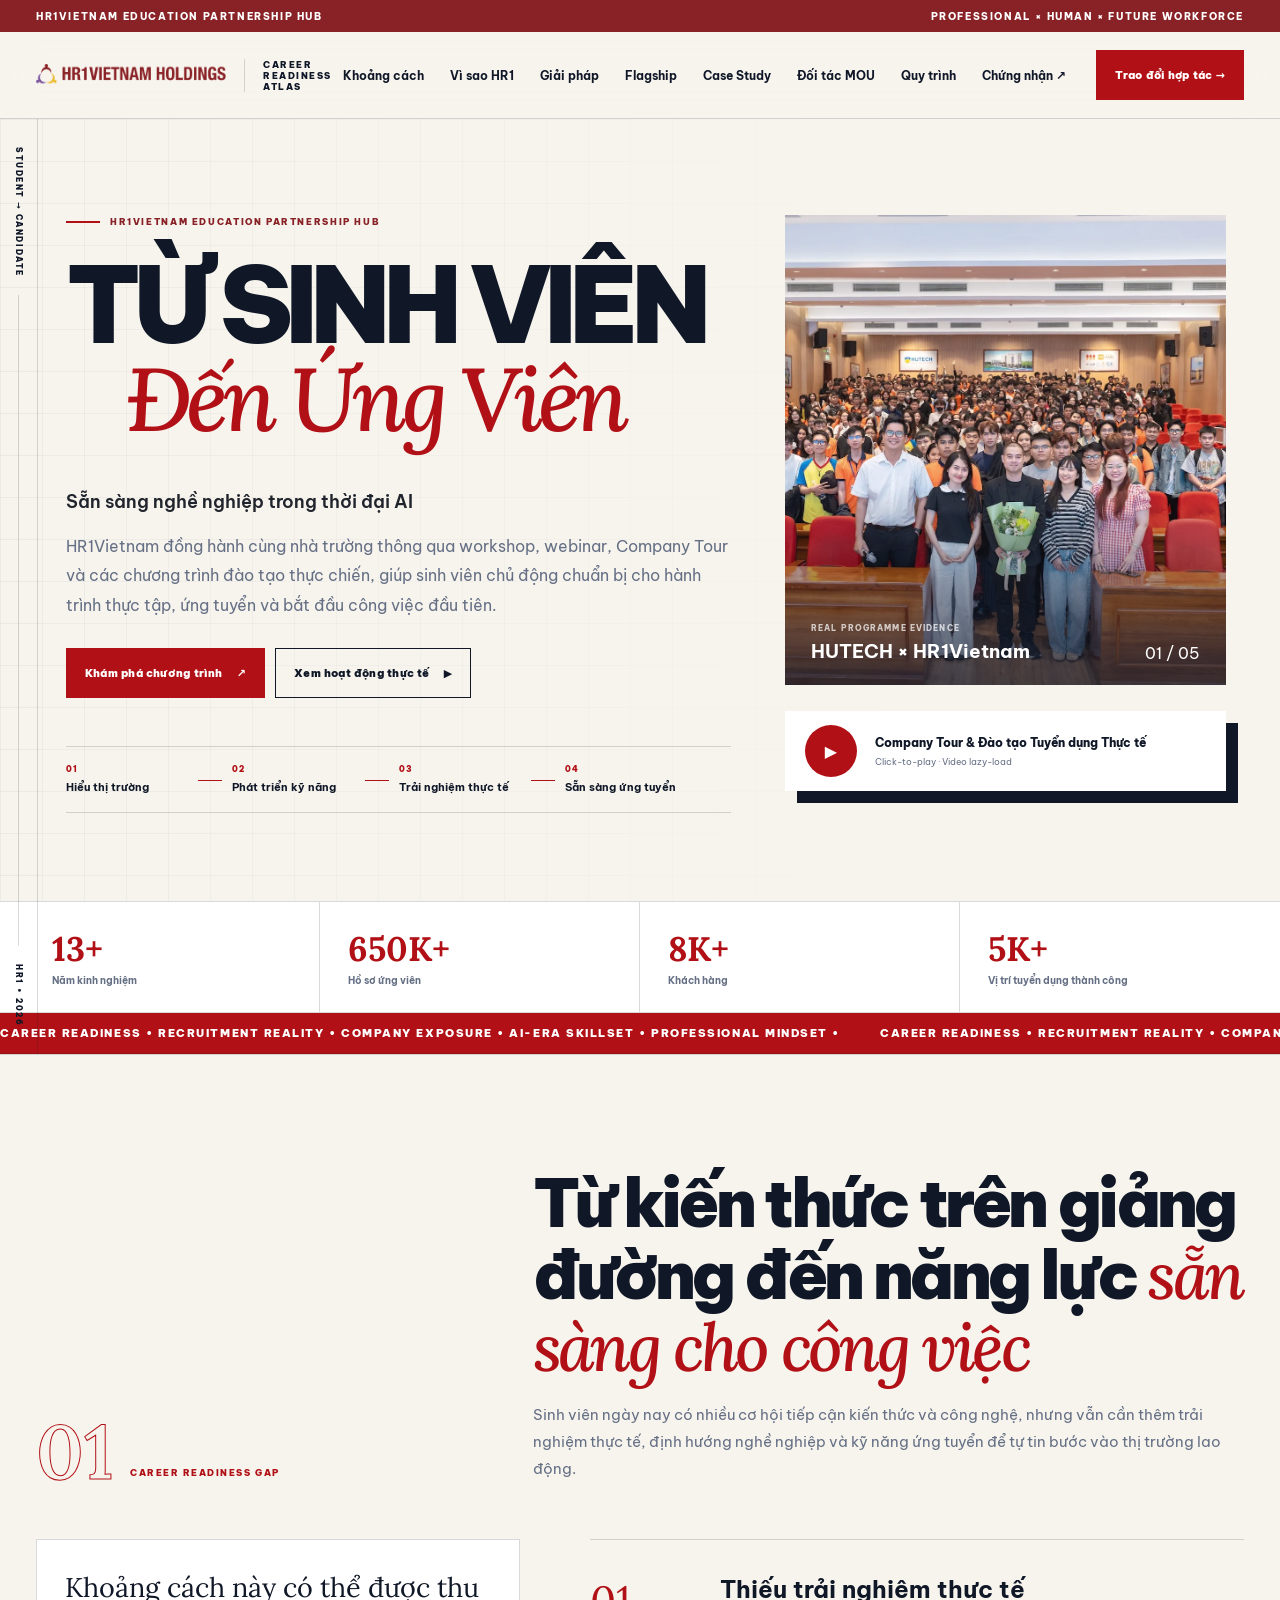
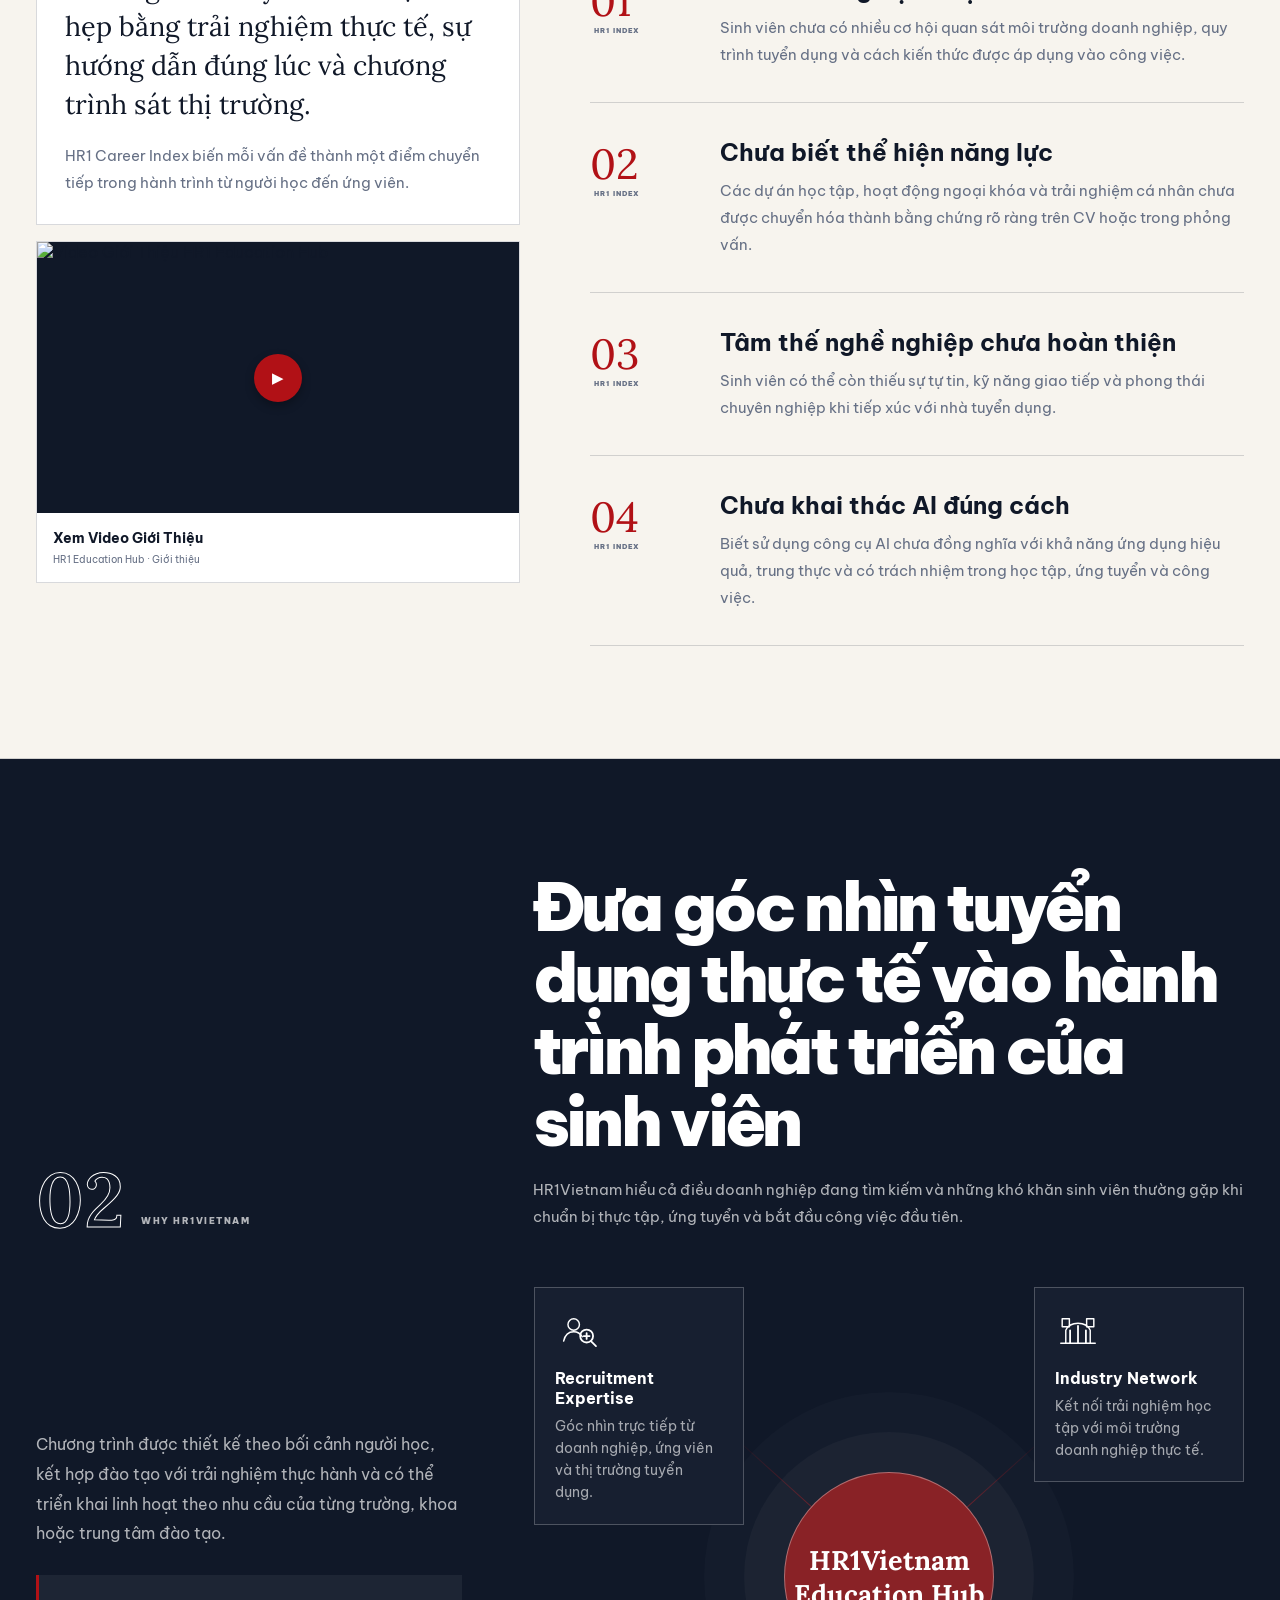
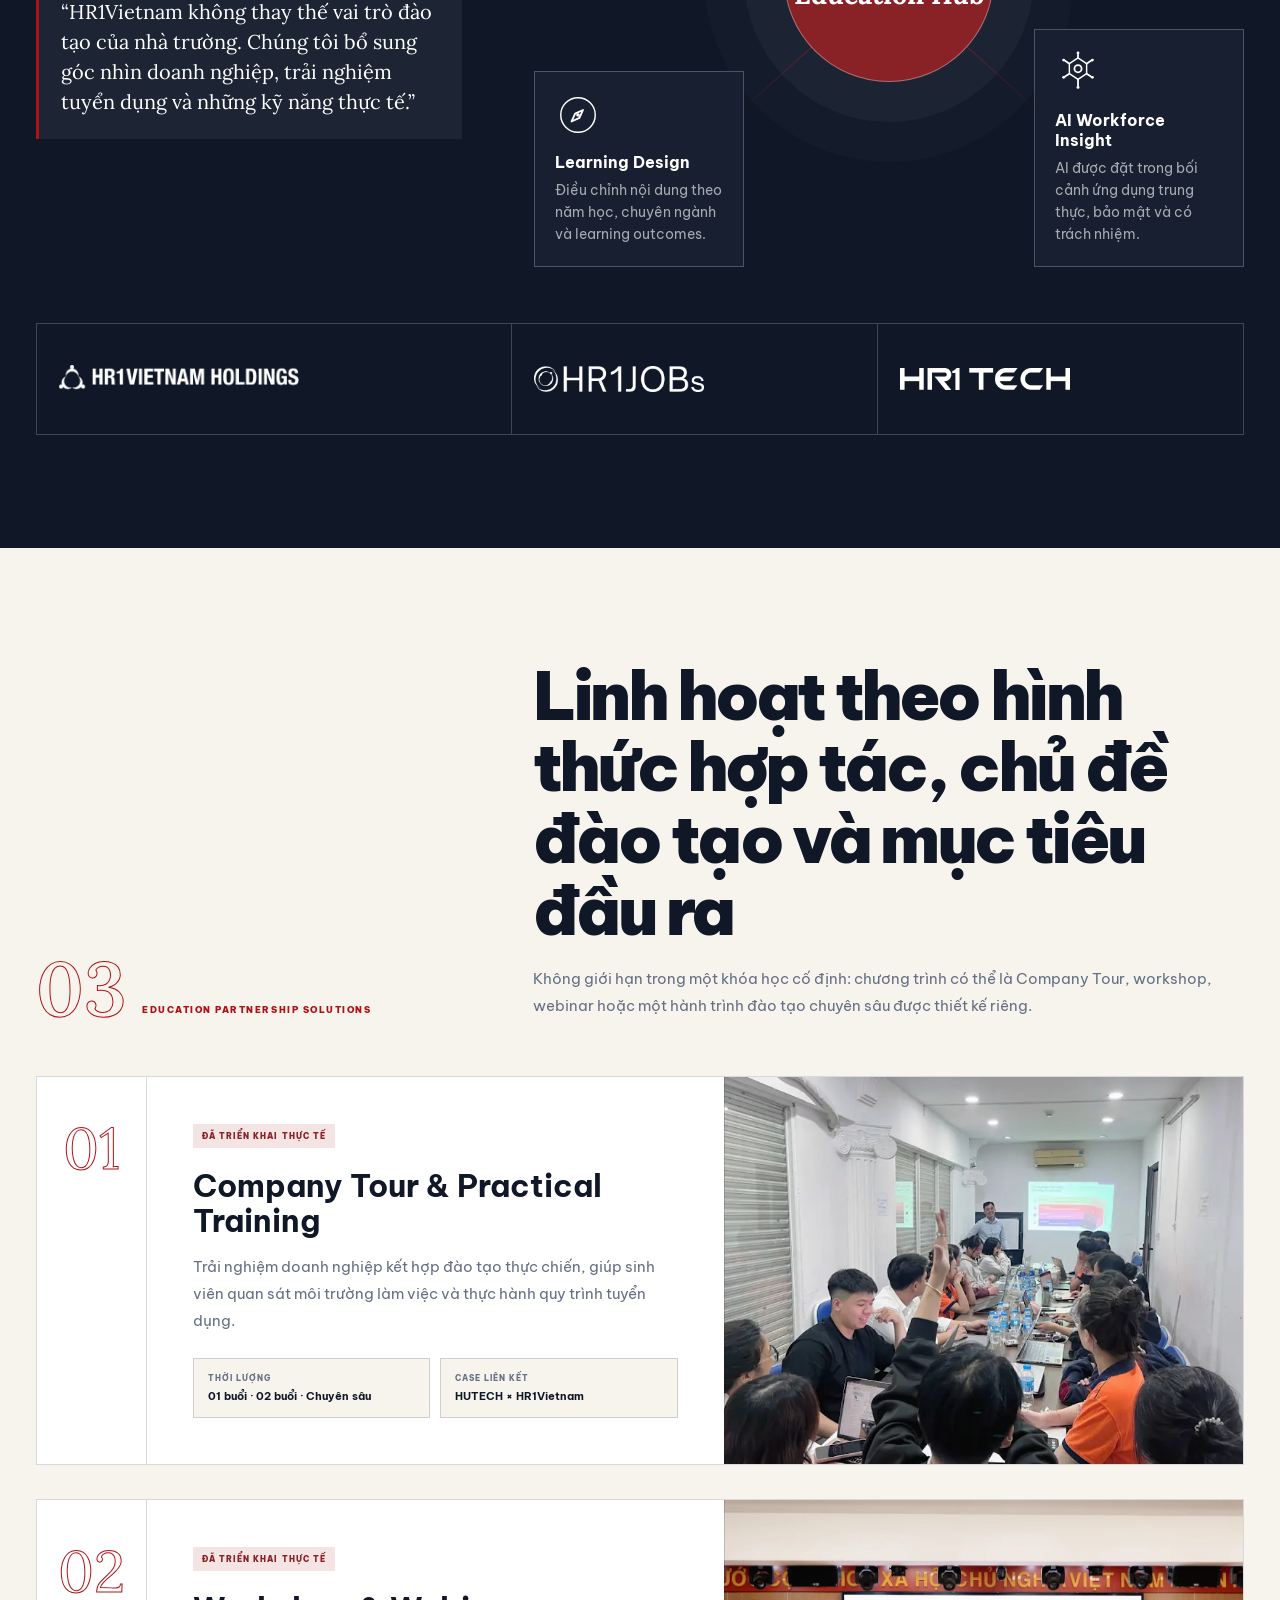
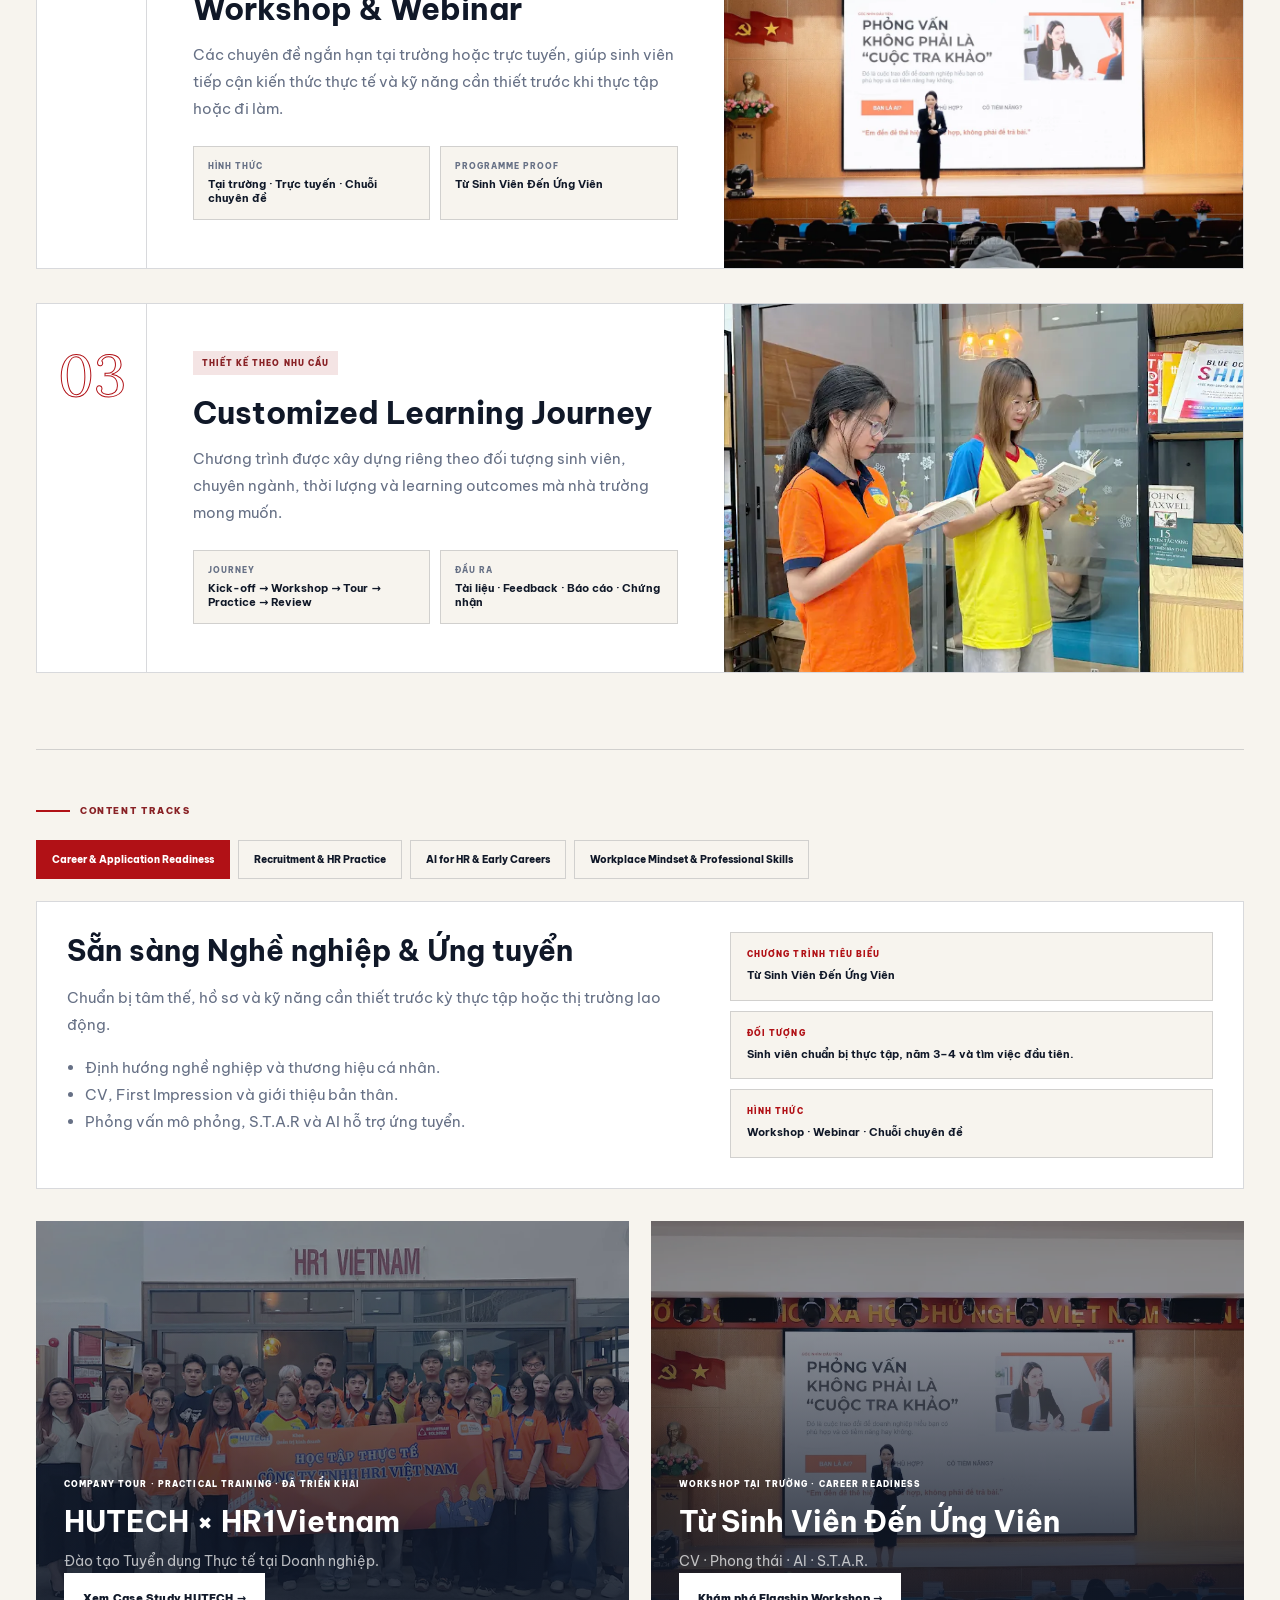
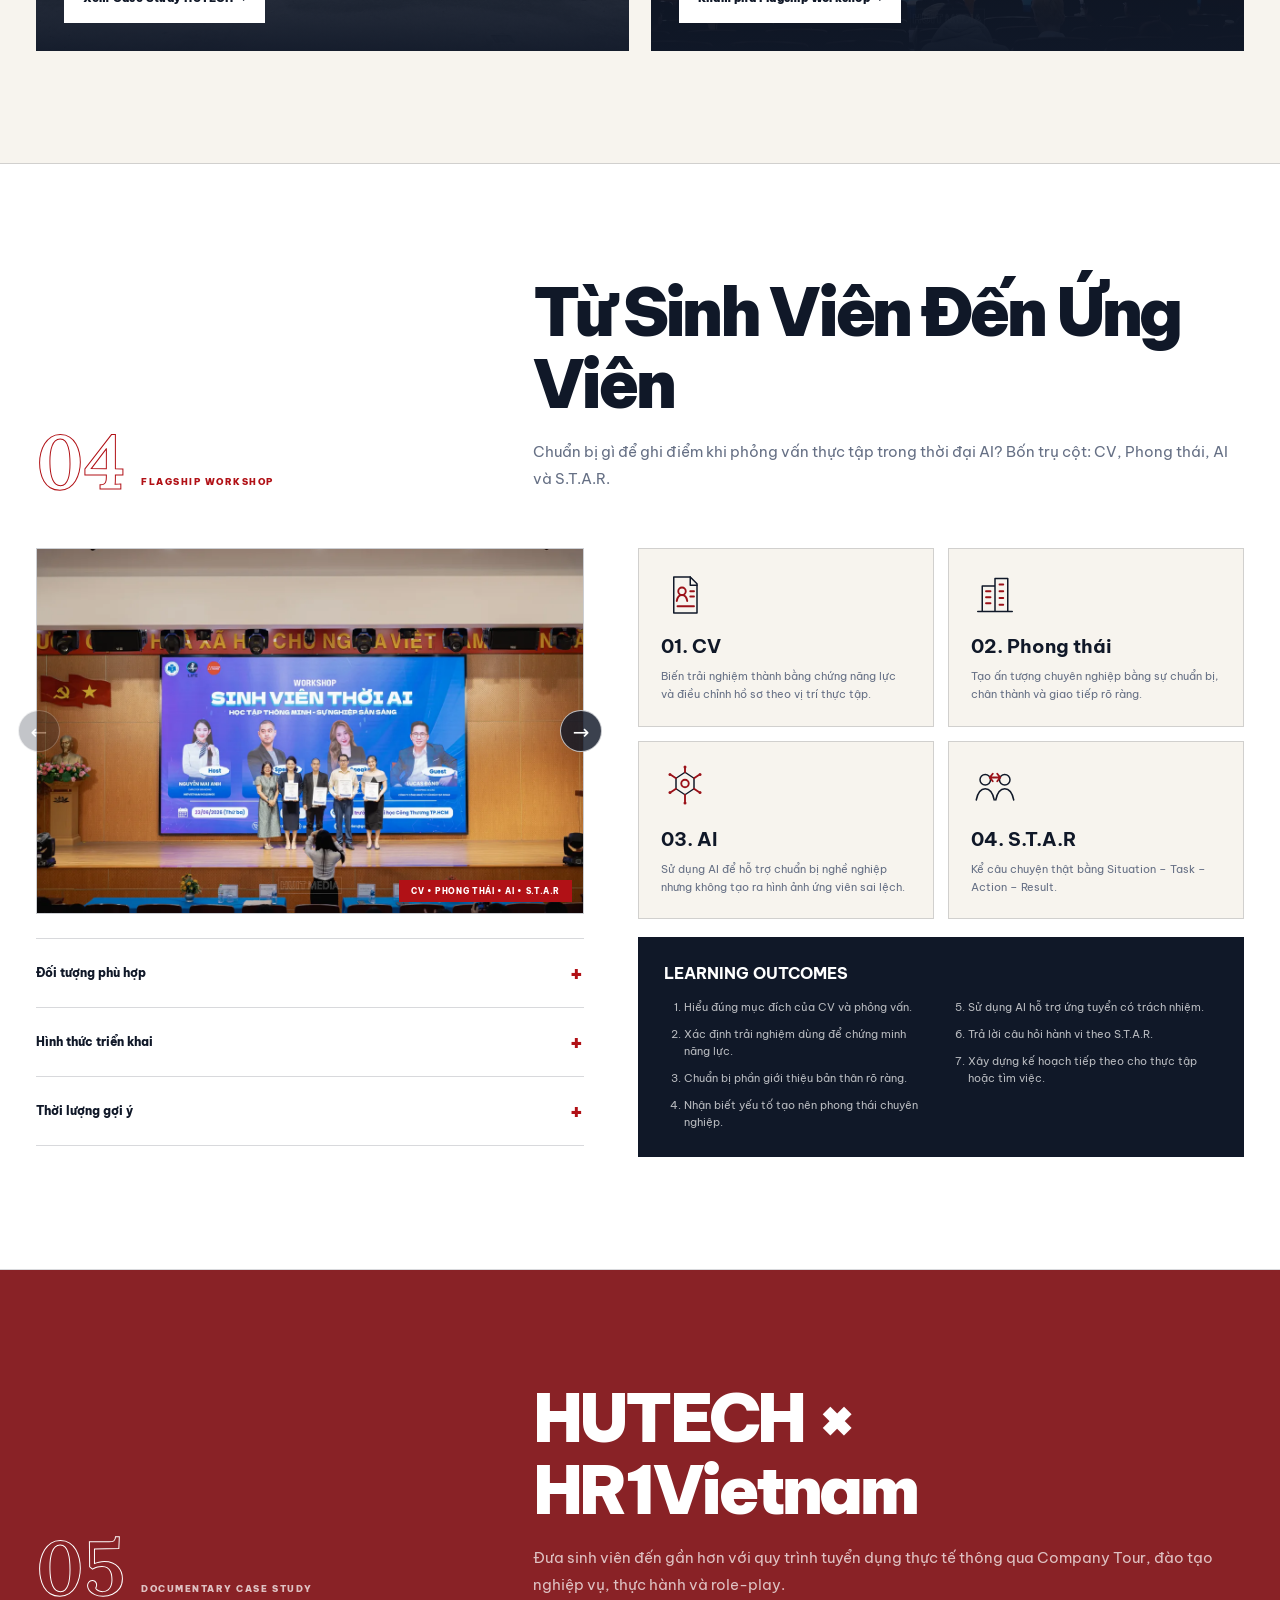
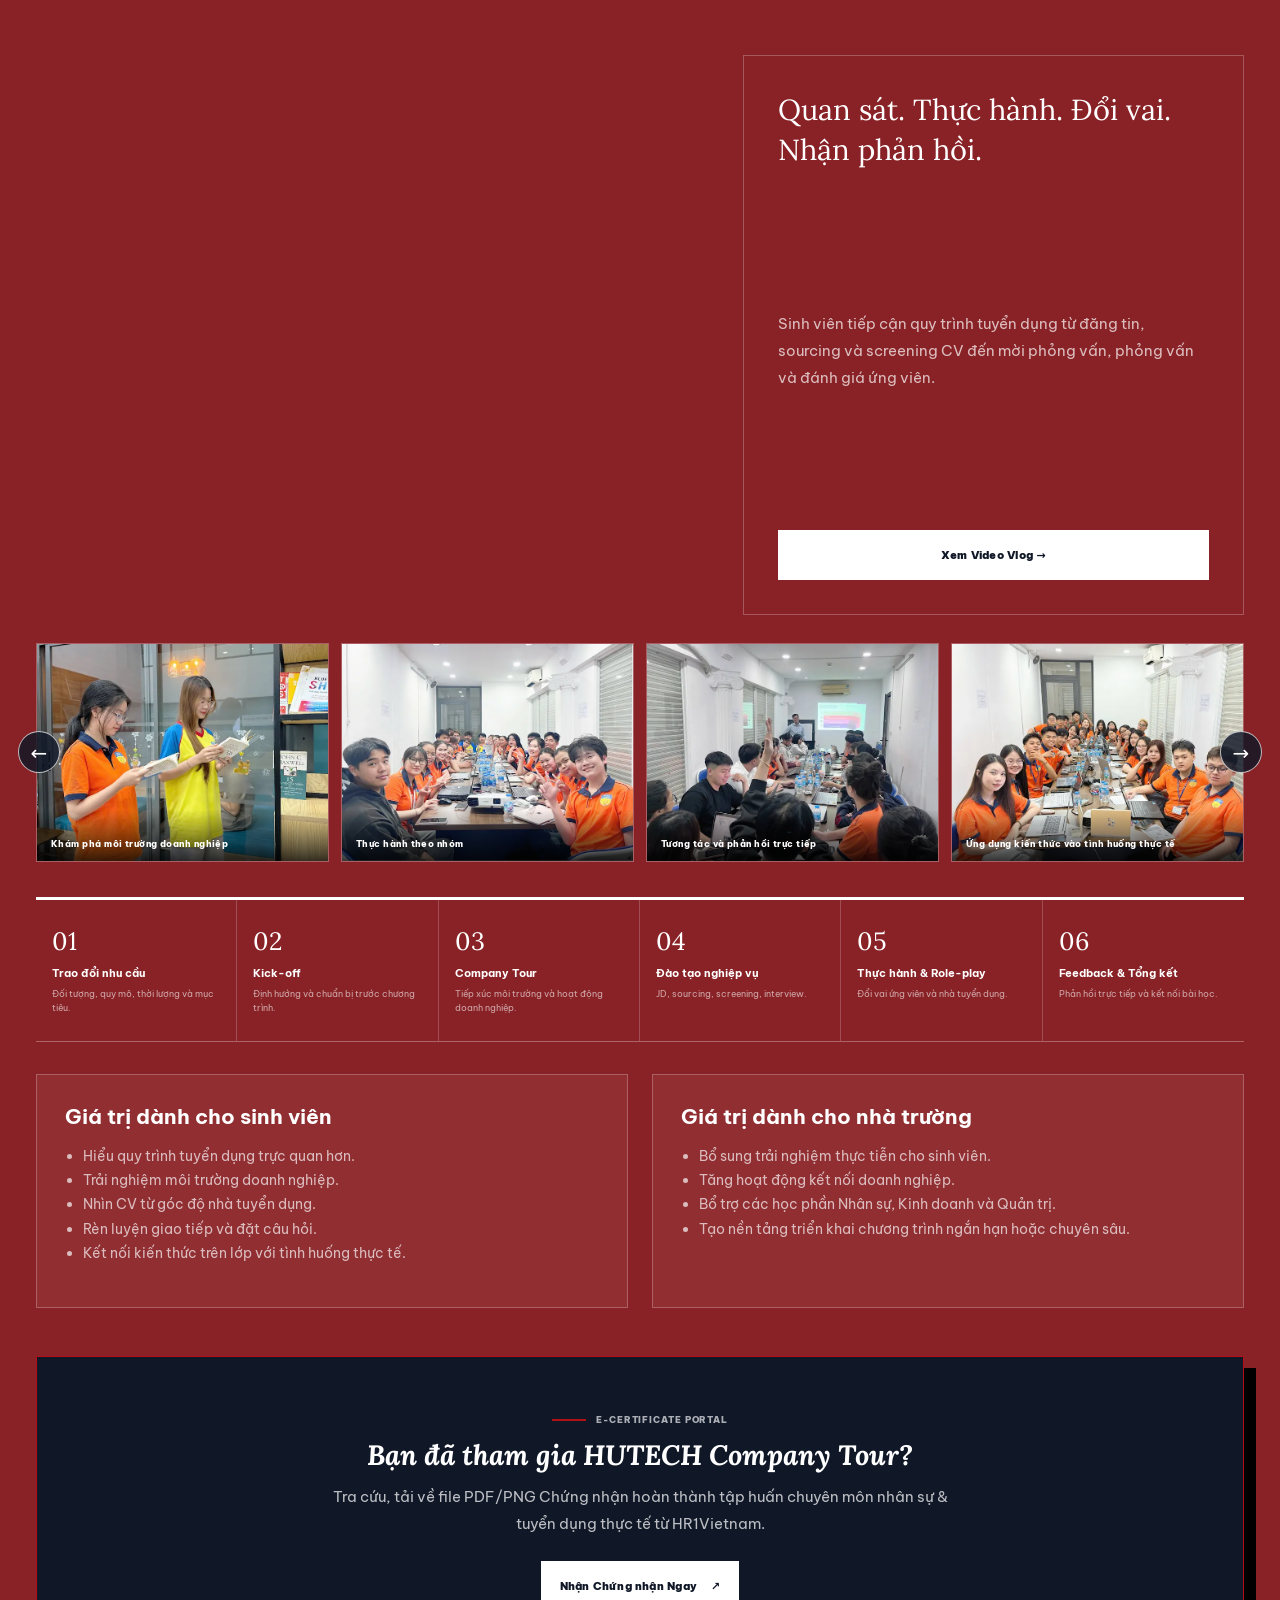
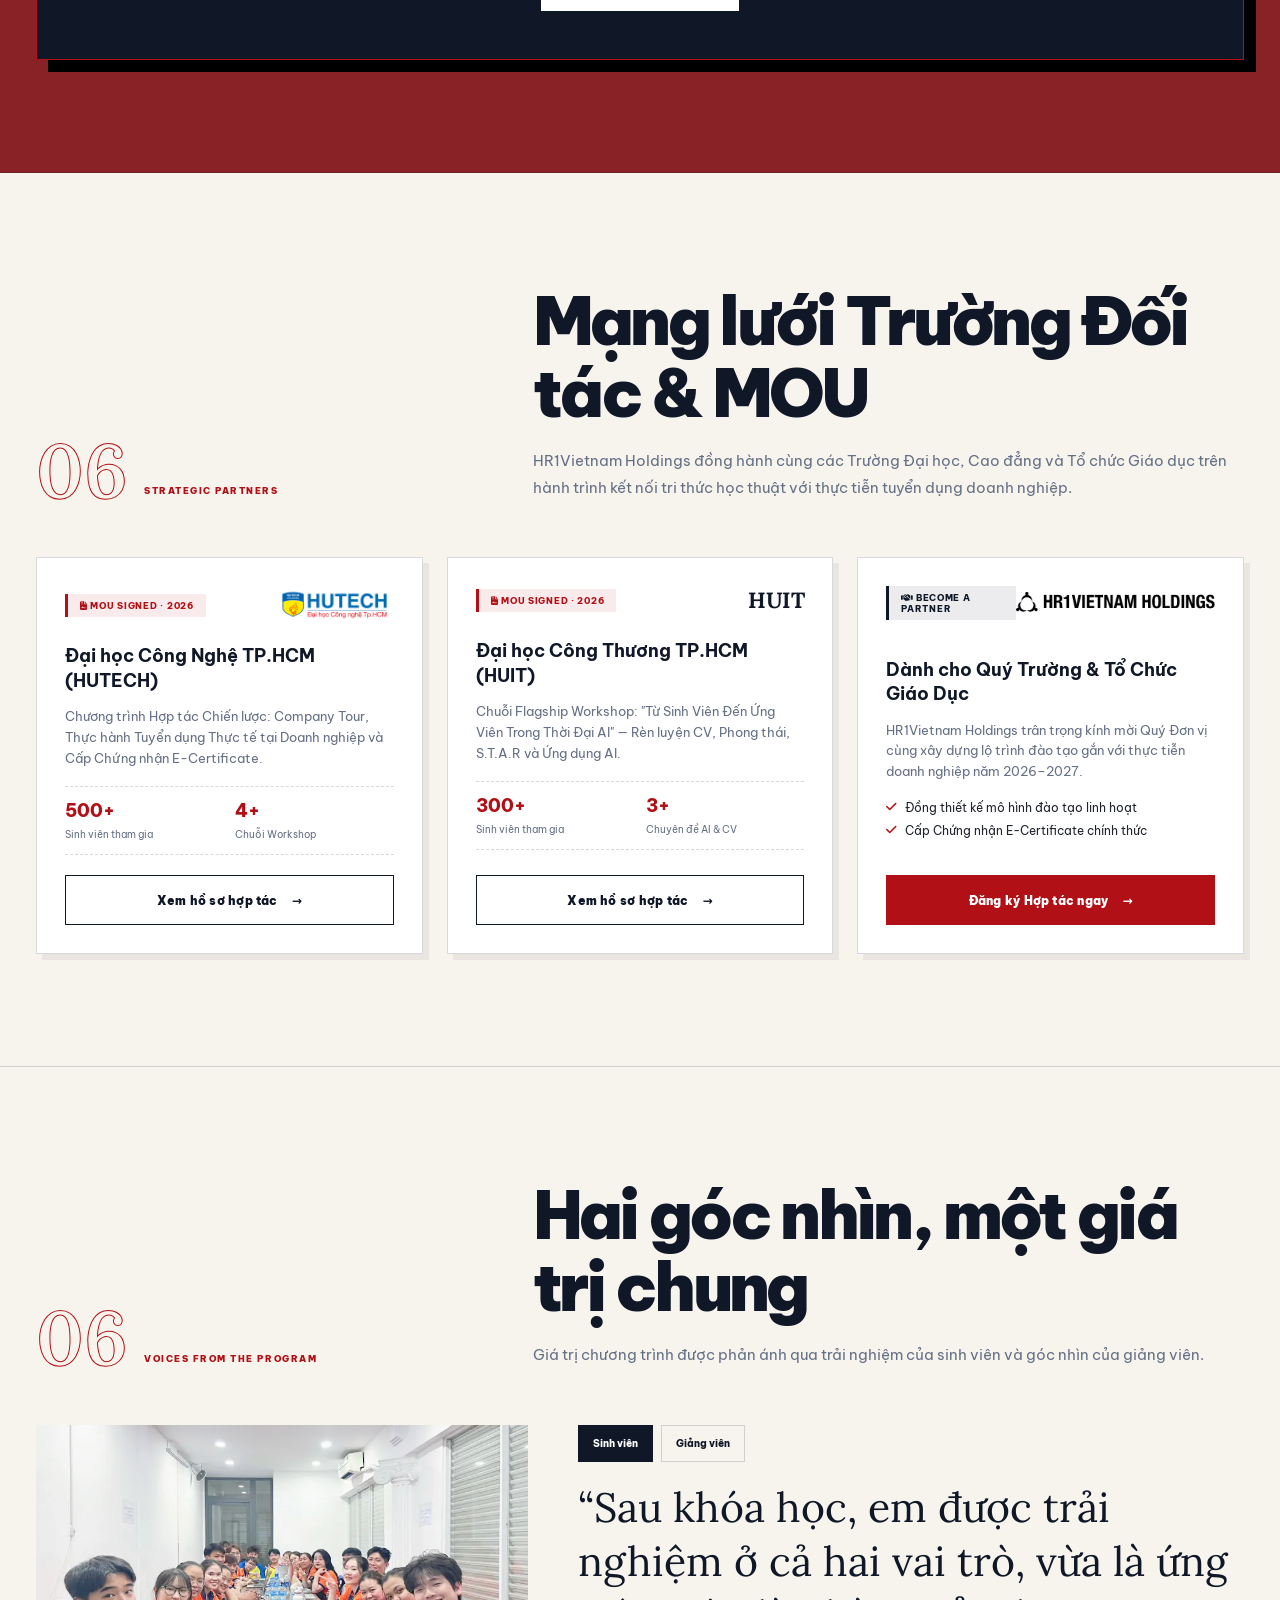
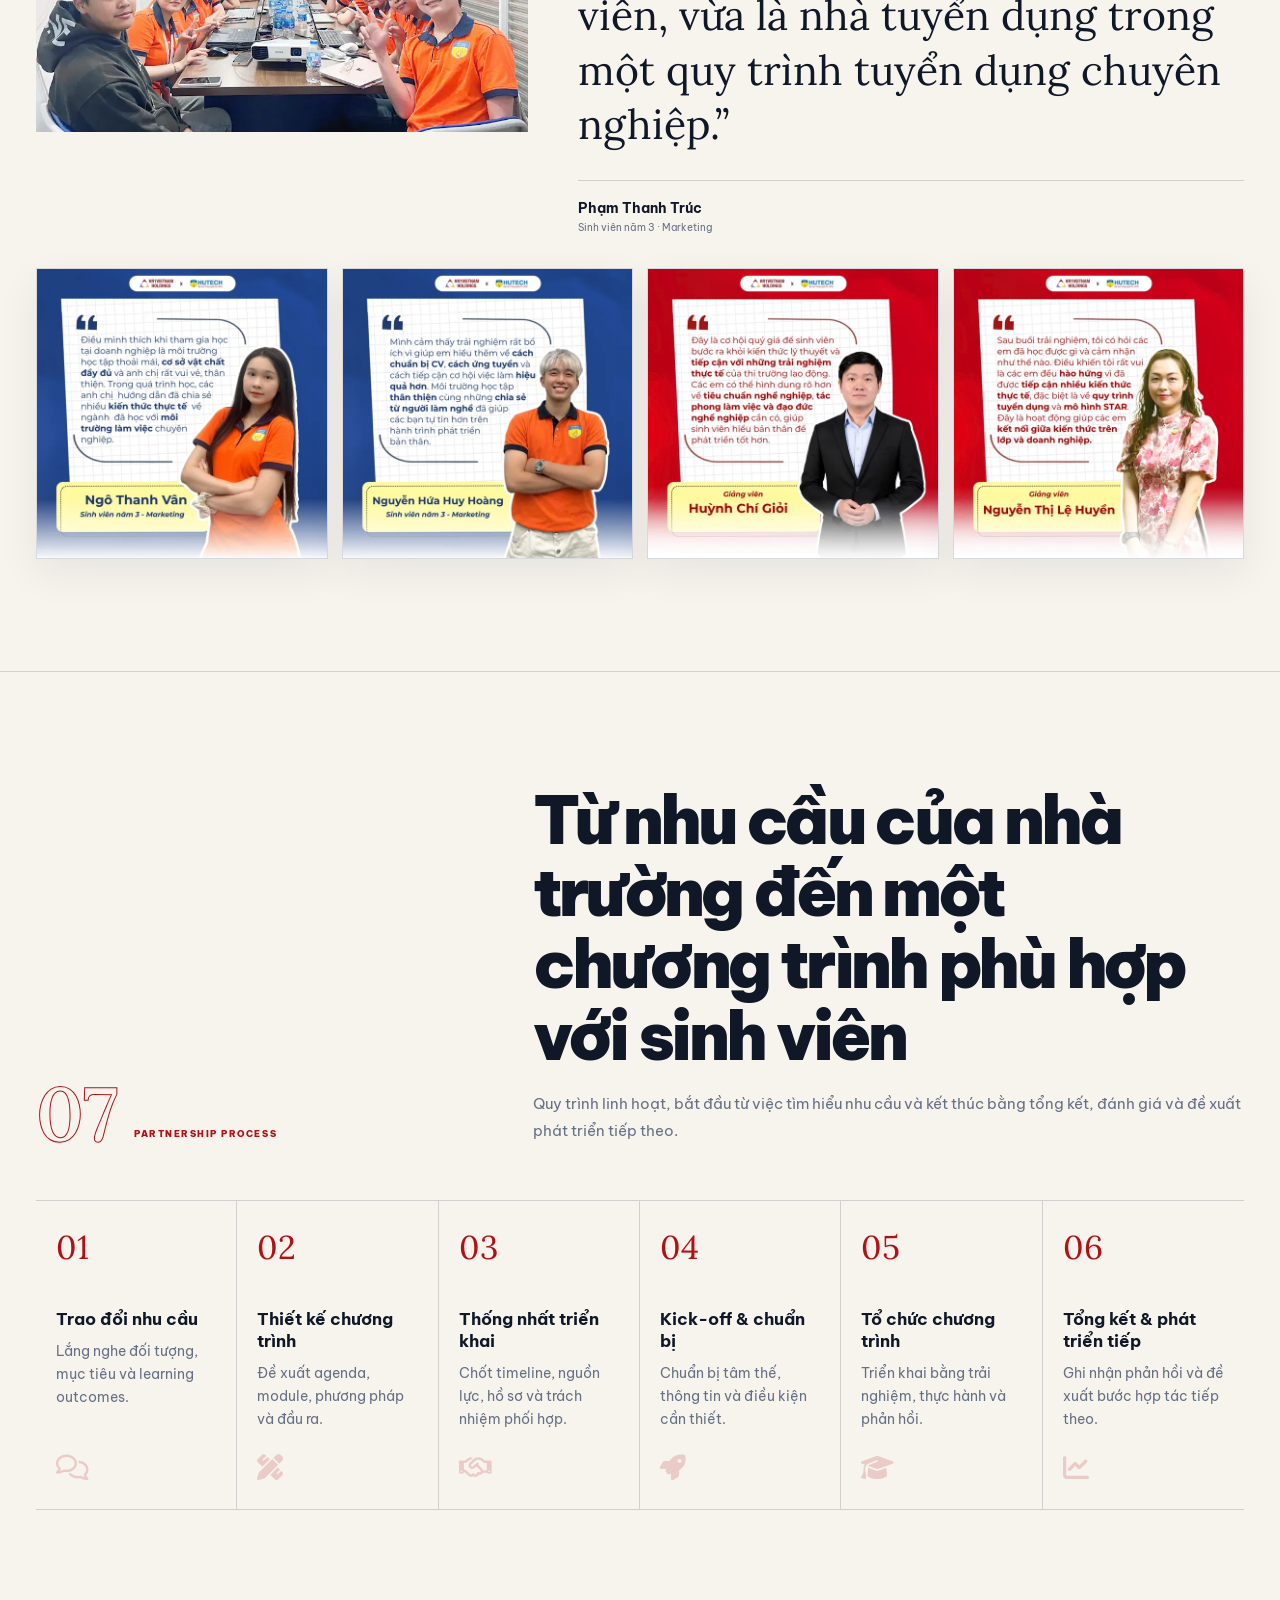
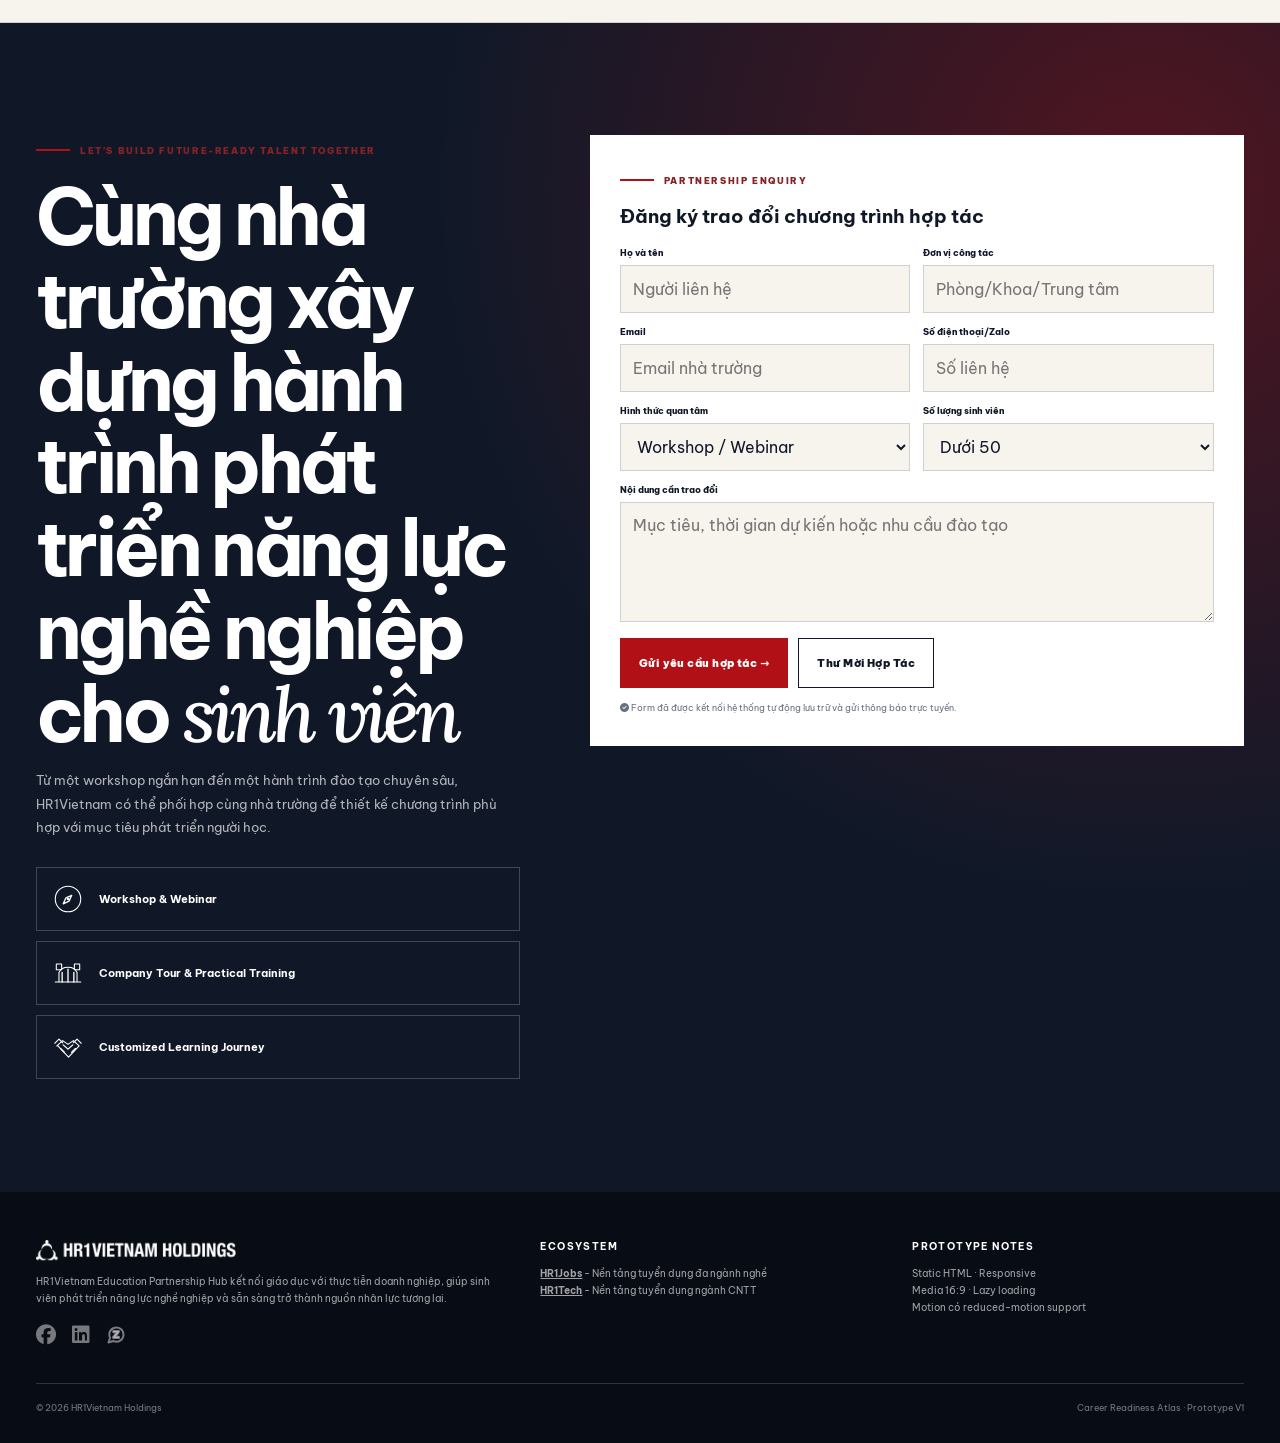
==== index.html @ c1a46ad9 "feat: add Strategic Partners MOU Section and Partner Detail sub-page demo template" ====
<!doctype html>
<html lang="vi">
<head>
  <meta charset="utf-8">
  <meta name="viewport" content="width=device-width,initial-scale=1">
  <meta name="description" content="HR1Vietnam Education Partnership Hub — Từ Sinh Viên Đến Ứng Viên.">
  <title>HR1Vietnam Education Partnership Hub V2</title>
  <link rel="icon" href="assets/images/favicon.png" type="image/png">
  <link rel="stylesheet" href="https://cdnjs.cloudflare.com/ajax/libs/font-awesome/6.4.0/css/all.min.css">
  <link rel="stylesheet" href="assets/css/styles.css">
</head>
<body>
  <div class="scroll-progress" aria-hidden="true"></div>

  <div class="site-ribbon">
    <div class="shell ribbon-inner">
      <span>HR1VIETNAM EDUCATION PARTNERSHIP HUB</span>
      <span>PROFESSIONAL × HUMAN × FUTURE WORKFORCE</span>
    </div>
  </div>

  <header class="site-header">
    <div class="shell header-inner">
      <a class="brand" href="#hero" aria-label="HR1Vietnam Education Partnership Hub">
        <img src="assets/images/hr1vietnam.png" alt="HR1Vietnam Holdings">
        <span>CAREER<br>READINESS ATLAS</span>
      </a>
      <nav class="main-nav" aria-label="Điều hướng chính">
        <a href="#gap">Khoảng cách</a>
        <a href="#why">Vì sao HR1</a>
        <a href="#solutions">Giải pháp</a>
        <a href="#flagship">Flagship</a>
        <a href="#case">Case Study</a>
        <a href="#partners">Đối tác MOU</a>
        <a href="#process">Quy trình</a>
        <a href="certificate/">Chứng nhận ↗</a>
      </nav>
      <a class="header-cta" href="#contact">Trao đổi hợp tác →</a>
      <button class="mobile-toggle" aria-label="Mở menu"><span></span><span></span></button>
    </div>
  </header>

  <main>
    <section class="hero" id="hero">
      <div class="hero-rail"><span>STUDENT → CANDIDATE</span><i></i><span>HR1 • 2026</span></div>
      <div class="shell hero-grid">
        <div class="hero-copy">
          <span class="micro-label" data-reveal>HR1Vietnam Education Partnership Hub</span>
          <h1 data-reveal style="--delay:80ms">
            <span>Từ Sinh Viên</span>
            <em>Đến Ứng Viên</em>
          </h1>
          <p class="hero-sub" data-reveal style="--delay:160ms">Sẵn sàng nghề nghiệp trong thời đại AI</p>
          <p class="hero-intro" data-reveal style="--delay:220ms">HR1Vietnam đồng hành cùng nhà trường thông qua workshop, webinar, Company Tour và các chương trình đào tạo thực chiến, giúp sinh viên chủ động chuẩn bị cho hành trình thực tập, ứng tuyển và bắt đầu công việc đầu tiên.</p>
          <div class="hero-actions" data-reveal style="--delay:260ms">
            <a class="button primary" href="#solutions">Khám phá chương trình <span>↗</span></a>
            <button class="button" data-video="vOjOEKsJE44">Xem hoạt động thực tế <span>▶</span></button>
          </div>
          <div class="journey-line" data-reveal style="--delay:320ms">
            <div class="journey-node"><small>01</small><strong>Hiểu thị trường</strong></div>
            <div class="journey-node"><small>02</small><strong>Phát triển kỹ năng</strong></div>
            <div class="journey-node"><small>03</small><strong>Trải nghiệm thực tế</strong></div>
            <div class="journey-node"><small>04</small><strong>Sẵn sàng ứng tuyển</strong></div>
          </div>
        </div>
        <div class="hero-media">
          <div class="media-main image-reveal">
            <picture>
              <source media="(max-width:760px)" srcset="assets/images/hero-training-hutech-900.webp">
              <img src="assets/images/hero-training-hutech.webp" alt="Sinh viên HUTECH cùng đội ngũ HR1Vietnam tại chương trình đào tạo thực tế" width="1600" height="1067" fetchpriority="high">
            </picture>
            <div class="media-label"><div><small>REAL PROGRAMME EVIDENCE</small><strong>HUTECH × HR1Vietnam</strong></div><span>01 / 05</span></div>
          </div>
          <div class="video-chip" data-reveal style="--delay:360ms" data-video="vOjOEKsJE44">
            <button aria-label="Phát video HUTECH">▶</button>
            <div class="video-chip-info">
              <p>Company Tour & Đào tạo Tuyển dụng Thực tế</p>
              <small>Click-to-play · Video lazy-load</small>
            </div>
          </div>
        </div>
      </div>
      <div class="metric-strip">
        <div class="metric"><strong data-count="13" data-suffix="+">0</strong><span>Năm kinh nghiệm</span></div>
        <div class="metric"><strong data-count="650" data-suffix="K+">0</strong><span>Hồ sơ ứng viên</span></div>
        <div class="metric"><strong data-count="8" data-suffix="K+">0</strong><span>Khách hàng</span></div>
        <div class="metric"><strong data-count="5" data-suffix="K+">0</strong><span>Vị trí tuyển dụng thành công</span></div>
      </div>
      <div class="kinetic" aria-hidden="true">
        <div class="kinetic-track">
          <span>CAREER READINESS • RECRUITMENT REALITY • COMPANY EXPOSURE • AI-ERA SKILLSET • PROFESSIONAL MINDSET • </span>
          <span>CAREER READINESS • RECRUITMENT REALITY • COMPANY EXPOSURE • AI-ERA SKILLSET • PROFESSIONAL MINDSET • </span>
        </div>
      </div>
    </section>

    <section class="section" id="gap">
      <div class="shell">
        <header class="section-head">
          <div class="section-index"><strong>01</strong><span>CAREER READINESS GAP</span></div>
          <div>
            <h2 class="section-title">Từ kiến thức trên giảng đường đến năng lực <em>sẵn sàng cho công việc</em></h2>
            <p class="section-lead">Sinh viên ngày nay có nhiều cơ hội tiếp cận kiến thức và công nghệ, nhưng vẫn cần thêm trải nghiệm thực tế, định hướng nghề nghiệp và kỹ năng ứng tuyển để tự tin bước vào thị trường lao động.</p>
          </div>
        </header>
        <div class="gap-layout">
          <aside class="gap-sticky">
            <div class="gap-text-card" data-reveal>
              <blockquote>Khoảng cách này có thể được thu hẹp bằng trải nghiệm thực tế, sự hướng dẫn đúng lúc và chương trình sát thị trường.</blockquote>
              <p>HR1 Career Index biến mỗi vấn đề thành một điểm chuyển tiếp trong hành trình từ người học đến ứng viên.</p>
            </div>
            <div class="gap-video-card" data-reveal style="--delay: 150ms;" data-video="___EZpl2N5c">
              <div class="gap-video-thumbnail">
                <img src="https://img.youtube.com/vi/___EZpl2N5c/hqdefault.jpg" alt="Video Giới Thiệu HR1 Education Hub" width="100" height="66">
                <button class="gap-play-button" aria-label="Xem video giới thiệu">▶</button>
              </div>
              <div class="gap-video-info">
                <strong>Xem Video Giới Thiệu</strong>
                <span>HR1 Education Hub · Giới thiệu</span>
              </div>
            </div>
          </aside>
          <div class="editorial-list">
            <article class="editorial-row" data-reveal><div class="editorial-no">01</div><div><h3>Thiếu trải nghiệm thực tế</h3><p>Sinh viên chưa có nhiều cơ hội quan sát môi trường doanh nghiệp, quy trình tuyển dụng và cách kiến thức được áp dụng vào công việc.</p></div></article>
            <article class="editorial-row" data-reveal><div class="editorial-no">02</div><div><h3>Chưa biết thể hiện năng lực</h3><p>Các dự án học tập, hoạt động ngoại khóa và trải nghiệm cá nhân chưa được chuyển hóa thành bằng chứng rõ ràng trên CV hoặc trong phỏng vấn.</p></div></article>
            <article class="editorial-row" data-reveal><div class="editorial-no">03</div><div><h3>Tâm thế nghề nghiệp chưa hoàn thiện</h3><p>Sinh viên có thể còn thiếu sự tự tin, kỹ năng giao tiếp và phong thái chuyên nghiệp khi tiếp xúc với nhà tuyển dụng.</p></div></article>
            <article class="editorial-row" data-reveal><div class="editorial-no">04</div><div><h3>Chưa khai thác AI đúng cách</h3><p>Biết sử dụng công cụ AI chưa đồng nghĩa với khả năng ứng dụng hiệu quả, trung thực và có trách nhiệm trong học tập, ứng tuyển và công việc.</p></div></article>
          </div>
        </div>
        <details class="master-detail"><summary>Xem toàn bộ nội dung final của section</summary><div class="master-content"><h1>02. Career Readiness Gap</h1>
<h2>Eyebrow</h2>
<p><strong>Khoảng cách cần được thu hẹp</strong></p>
<h2>Headline</h2>
<h1>Từ kiến thức trên giảng đường đến năng lực sẵn sàng cho công việc</h1>
<h2>Đoạn dẫn</h2>
<p>Sinh viên ngày nay có nhiều cơ hội tiếp cận kiến thức và công nghệ, nhưng vẫn cần thêm trải nghiệm thực tế, định hướng nghề nghiệp và kỹ năng ứng tuyển để tự tin bước vào thị trường lao động.</p>
<h2>01. Thiếu trải nghiệm thực tế</h2>
<p>Sinh viên chưa có nhiều cơ hội quan sát môi trường doanh nghiệp, quy trình tuyển dụng và cách kiến thức được áp dụng vào công việc.</p>
<h2>02. Chưa biết thể hiện năng lực</h2>
<p>Các dự án học tập, hoạt động ngoại khóa và trải nghiệm cá nhân chưa được chuyển hóa thành bằng chứng rõ ràng trên CV hoặc trong phỏng vấn.</p>
<h2>03. Tâm thế nghề nghiệp chưa hoàn thiện</h2>
<p>Sinh viên có thể còn thiếu sự tự tin, kỹ năng giao tiếp và phong thái chuyên nghiệp khi tiếp xúc với nhà tuyển dụng.</p>
<h2>04. Chưa khai thác AI đúng cách</h2>
<p>Việc biết sử dụng công cụ AI chưa đồng nghĩa với khả năng ứng dụng AI hiệu quả, trung thực và có trách nhiệm trong học tập, ứng tuyển và công việc.</p>
<h2>Thông điệp kết section</h2>
<blockquote>
<p>Khoảng cách này có thể được thu hẹp thông qua trải nghiệm thực tế, sự hướng dẫn đúng lúc và những chương trình được thiết kế sát với nhu cầu của thị trường lao động.</p>
</blockquote>
<h2>CTA chuyển tiếp</h2>
<p><strong>Khám phá giải pháp đào tạo của HR1Vietnam</strong></p>
<hr />
</div></details>
      </div>
    </section>

    <section class="section why-section" id="why">
      <div class="shell">
        <header class="section-head">
          <div class="section-index"><strong>02</strong><span>WHY HR1VIETNAM</span></div>
          <div><h2 class="section-title">Đưa góc nhìn tuyển dụng thực tế vào hành trình phát triển của sinh viên</h2><p class="section-lead">HR1Vietnam hiểu cả điều doanh nghiệp đang tìm kiếm và những khó khăn sinh viên thường gặp khi chuẩn bị thực tập, ứng tuyển và bắt đầu công việc đầu tiên.</p></div>
        </header>
        <div class="capability-layout">
          <div class="capability-copy" data-reveal>
            <p>Chương trình được thiết kế theo bối cảnh người học, kết hợp đào tạo với trải nghiệm thực hành và có thể triển khai linh hoạt theo nhu cầu của từng trường, khoa hoặc trung tâm đào tạo.</p>
            <div class="capability-quote">“HR1Vietnam không thay thế vai trò đào tạo của nhà trường. Chúng tôi bổ sung góc nhìn doanh nghiệp, trải nghiệm tuyển dụng và những kỹ năng thực tế.”</div>
          </div>
          <div class="capability-map" data-reveal>
            <span class="map-line a"></span><span class="map-line b"></span><span class="map-line c"></span><span class="map-line d"></span>
            <div class="capability-center"><strong>HR1Vietnam<br>Education Hub</strong></div>
            <article class="capability-node node-a"><img src="assets/icons/recruitment.svg" alt=""><h3>Recruitment Expertise</h3><p>Góc nhìn trực tiếp từ doanh nghiệp, ứng viên và thị trường tuyển dụng.</p></article>
            <article class="capability-node node-b"><img src="assets/icons/bridge.svg" alt=""><h3>Industry Network</h3><p>Kết nối trải nghiệm học tập với môi trường doanh nghiệp thực tế.</p></article>
            <article class="capability-node node-c"><img src="assets/icons/compass.svg" alt=""><h3>Learning Design</h3><p>Điều chỉnh nội dung theo năm học, chuyên ngành và learning outcomes.</p></article>
            <article class="capability-node node-d"><img src="assets/icons/ai-network.svg" alt=""><h3>AI Workforce Insight</h3><p>AI được đặt trong bối cảnh ứng dụng trung thực, bảo mật và có trách nhiệm.</p></article>
          </div>
        </div>
        <div class="ecosystem-strip" data-reveal>
          <div class="ecosystem-item"><img src="assets/images/hr1vietnam-optional.webp" alt="HR1Vietnam Holdings" style="max-width: 240px;"></div>
          <div class="ecosystem-item"><img src="assets/images/hr1jobs.png" alt="HR1Jobs"></div>
          <div class="ecosystem-item"><img src="assets/images/hr1tech.png" alt="HR1Tech"></div>
        </div>
        <details class="master-detail"><summary>Xem toàn bộ nội dung final của section</summary><div class="master-content"><h1>03. Why HR1Vietnam</h1>
<h2>Eyebrow</h2>
<p><strong>Vì sao HR1Vietnam?</strong></p>
<h2>Headline</h2>
<h1>Đưa góc nhìn tuyển dụng thực tế vào hành trình phát triển của sinh viên</h1>
<h2>Đoạn dẫn</h2>
<p>Với kinh nghiệm hoạt động trong lĩnh vực tuyển dụng và nhân sự, HR1Vietnam hiểu cả hai phía của thị trường lao động: điều doanh nghiệp đang tìm kiếm và những khó khăn sinh viên thường gặp khi chuẩn bị thực tập, ứng tuyển và bắt đầu công việc đầu tiên.</p>
<p>Từ nền tảng đó, HR1Vietnam phối hợp cùng nhà trường xây dựng các chương trình đào tạo có tính thực tiễn, dễ ứng dụng và phù hợp với từng nhóm sinh viên.</p>
<h2>01. Kinh nghiệm thực tế từ thị trường tuyển dụng</h2>
<p>HR1Vietnam mang vào chương trình những góc nhìn được hình thành từ quá trình làm việc trực tiếp với doanh nghiệp, ứng viên và các vị trí tuyển dụng trên thị trường.</p>
<p>Nội dung đào tạo không chỉ dừng ở lý thuyết mà tập trung vào:</p>
<ul>
<li>Doanh nghiệp đánh giá ứng viên như thế nào.</li>
<li>Những lỗi sinh viên thường gặp khi làm CV và phỏng vấn.</li>
<li>Các năng lực đang được thị trường lao động quan tâm.</li>
<li>Cách sinh viên thể hiện tiềm năng khi chưa có nhiều kinh nghiệm.</li>
</ul>
<h2>02. Nội dung được thiết kế sát với hành trình của sinh viên</h2>
<p>Mỗi chương trình được xây dựng dựa trên bối cảnh thực tế của người học:</p>
<ul>
<li>Sinh viên đang ở năm học nào.</li>
<li>Đã chuẩn bị thực tập hay chưa.</li>
<li>Thuộc chuyên ngành nào.</li>
<li>Đang thiếu kiến thức, kỹ năng hay trải nghiệm gì.</li>
<li>Nhà trường mong muốn đạt được learning outcomes nào.</li>
</ul>
<p>Nhờ đó, cùng một chủ đề có thể được điều chỉnh về độ sâu, phương pháp và hoạt động thực hành cho từng nhóm sinh viên.</p>
<h2>03. Kết hợp đào tạo với trải nghiệm thực hành</h2>
<p>HR1Vietnam ưu tiên phương pháp học thông qua trải nghiệm thay vì chỉ truyền đạt nội dung một chiều.</p>
<p>Tùy hình thức chương trình, sinh viên có thể tham gia:</p>
<ul>
<li>Phân tích Job Description.</li>
<li>Viết tin tuyển dụng.</li>
<li>Tìm kiếm và sàng lọc hồ sơ.</li>
<li>Thực hành xây dựng CV.</li>
<li>Giới thiệu bản thân.</li>
<li>Phỏng vấn mô phỏng.</li>
<li>Đổi vai giữa ứng viên và nhà tuyển dụng.</li>
<li>Nhận feedback trực tiếp từ người làm nghề.</li>
</ul>
<h2>04. Linh hoạt trong hình thức hợp tác</h2>
<p>HR1Vietnam có thể phối hợp cùng nhà trường theo nhiều cấp độ:</p>
<ul>
<li>Một workshop hoặc webinar độc lập.</li>
<li>Company Tour kết hợp đào tạo.</li>
<li>Chương trình một buổi hoặc hai buổi.</li>
<li>Chuỗi chuyên đề theo từng giai đoạn.</li>
<li>Chương trình chuyên sâu được thiết kế theo yêu cầu.</li>
</ul>
<p>Nội dung, thời lượng và cách triển khai có thể được điều chỉnh theo quy mô, lịch học và mục tiêu của từng đơn vị.</p>
<h2>Hệ sinh thái hỗ trợ</h2>
<h3>HR1Vietnam Holdings</h3>
<p>Đơn vị chủ quản, cung cấp chuyên môn tuyển dụng, nhân sự và năng lực thiết kế chương trình.</p>
<h3>HR1Jobs</h3>
<p>Nền tảng hỗ trợ sinh viên tiếp cận thông tin tuyển dụng, cơ hội thực tập và việc làm đa ngành.</p>
<h3>HR1Tech</h3>
<p>Nền tảng nội dung và cơ hội nghề nghiệp dành cho lĩnh vực công nghệ, IT và lực lượng lao động số.</p>
<h2>Cách định vị hệ sinh thái</h2>
<blockquote>
<p>Chương trình được phát triển bởi HR1Vietnam Holdings và được hỗ trợ bởi hệ sinh thái nghề nghiệp HR1Jobs – HR1Tech.</p>
</blockquote>
<h2>Thông điệp kết section</h2>
<blockquote>
<p>HR1Vietnam không thay thế vai trò đào tạo của nhà trường. Chúng tôi bổ sung góc nhìn doanh nghiệp, trải nghiệm tuyển dụng và những kỹ năng thực tế để giúp sinh viên chuẩn bị tốt hơn cho thị trường lao động.</p>
</blockquote>
<h2>CTA chuyển tiếp</h2>
<p><strong>Khám phá các hình thức hợp tác</strong></p>
<hr />
</div></details>
      </div>
    </section>

    <section class="section" id="solutions">
      <div class="shell">
        <header class="section-head">
          <div class="section-index"><strong>03</strong><span>EDUCATION PARTNERSHIP SOLUTIONS</span></div>
          <div><h2 class="section-title">Linh hoạt theo hình thức hợp tác, chủ đề đào tạo và mục tiêu đầu ra</h2><p class="section-lead">Không giới hạn trong một khóa học cố định: chương trình có thể là Company Tour, workshop, webinar hoặc một hành trình đào tạo chuyên sâu được thiết kế riêng.</p></div>
        </header>

        <div class="solutions-stack">
          <article class="solution-chapter" data-reveal>
            <div class="chapter-number">01</div>
            <div class="chapter-content"><span class="badge">Đã triển khai thực tế</span><h3>Company Tour & Practical Training</h3><p>Trải nghiệm doanh nghiệp kết hợp đào tạo thực chiến, giúp sinh viên quan sát môi trường làm việc và thực hành quy trình tuyển dụng.</p><div class="chapter-meta"><div class="meta-tile"><small>Thời lượng</small><strong>01 buổi · 02 buổi · Chuyên sâu</strong></div><div class="meta-tile"><small>Case liên kết</small><strong>HUTECH × HR1Vietnam</strong></div></div></div>
            <div class="chapter-media image-reveal"><img src="assets/images/hutech-practice-session.webp" alt="Sinh viên HUTECH thực hành và trao đổi trong buổi đào tạo tại HR1Vietnam" width="800" height="533" loading="lazy" decoding="async"></div>
          </article>
          <article class="solution-chapter" data-reveal>
            <div class="chapter-number">02</div>
            <div class="chapter-content"><span class="badge">Đã triển khai thực tế</span><h3>Workshop & Webinar</h3><p>Các chuyên đề ngắn hạn tại trường hoặc trực tuyến, giúp sinh viên tiếp cận kiến thức thực tế và kỹ năng cần thiết trước khi thực tập hoặc đi làm.</p><div class="chapter-meta"><div class="meta-tile"><small>Hình thức</small><strong>Tại trường · Trực tuyến · Chuỗi chuyên đề</strong></div><div class="meta-tile"><small>Programme proof</small><strong>Từ Sinh Viên Đến Ứng Viên</strong></div></div></div>
            <div class="chapter-media image-reveal"><img src="assets/images/workshop-interview.webp" alt="Workshop kỹ năng phỏng vấn dành cho sinh viên tại trường" width="1400" height="934" loading="lazy" decoding="async"></div>
          </article>
          <article class="solution-chapter" data-reveal>
            <div class="chapter-number">03</div>
            <div class="chapter-content"><span class="badge">Thiết kế theo nhu cầu</span><h3>Customized Learning Journey</h3><p>Chương trình được xây dựng riêng theo đối tượng sinh viên, chuyên ngành, thời lượng và learning outcomes mà nhà trường mong muốn.</p><div class="chapter-meta"><div class="meta-tile"><small>Journey</small><strong>Kick-off → Workshop → Tour → Practice → Review</strong></div><div class="meta-tile"><small>Đầu ra</small><strong>Tài liệu · Feedback · Báo cáo · Chứng nhận</strong></div></div></div>
            <div class="chapter-media image-reveal"><img src="assets/images/hutech-practice-reading.webp" alt="Sinh viên khám phá không gian học tập và đọc sách tại HR1Vietnam" width="800" height="533" loading="lazy" decoding="async"></div>
          </article>
        </div>

        <div class="tracks-wrap">
          <span class="micro-label">CONTENT TRACKS</span>
          <div class="track-tabs" role="tablist">
            <button class="track-tab active" data-tab="career">Career & Application Readiness</button>
            <button class="track-tab" data-tab="recruitment">Recruitment & HR Practice</button>
            <button class="track-tab" data-tab="ai">AI for HR & Early Careers</button>
            <button class="track-tab" data-tab="workplace">Workplace Mindset & Professional Skills</button>
          </div>
          <div class="track-panel active" data-panel="career"><div><h3>Sẵn sàng Nghề nghiệp & Ứng tuyển</h3><p>Chuẩn bị tâm thế, hồ sơ và kỹ năng cần thiết trước kỳ thực tập hoặc thị trường lao động.</p><ul><li>Định hướng nghề nghiệp và thương hiệu cá nhân.</li><li>CV, First Impression và giới thiệu bản thân.</li><li>Phỏng vấn mô phỏng, S.T.A.R và AI hỗ trợ ứng tuyển.</li></ul></div><div class="track-facts"><div class="fact"><small>Chương trình tiêu biểu</small><strong>Từ Sinh Viên Đến Ứng Viên</strong></div><div class="fact"><small>Đối tượng</small><strong>Sinh viên chuẩn bị thực tập, năm 3–4 và tìm việc đầu tiên.</strong></div><div class="fact"><small>Hình thức</small><strong>Workshop · Webinar · Chuỗi chuyên đề</strong></div></div></div>
          <div class="track-panel" data-panel="recruitment"><div><h3>Tuyển dụng & Nhân sự Thực chiến</h3><p>Hiểu quy trình tuyển dụng từ góc nhìn doanh nghiệp và thực hành các nghiệp vụ cơ bản.</p><ul><li>JD, tin tuyển dụng và sourcing ứng viên.</li><li>Screening, Mapping CV và Candidate Experience.</li><li>Phỏng vấn có cấu trúc, S.T.A.R và role-play.</li></ul></div><div class="track-facts"><div class="fact"><small>Chương trình tiêu biểu</small><strong>Đào tạo Tuyển dụng Thực tế tại Doanh nghiệp</strong></div><div class="fact"><small>Đối tượng</small><strong>Sinh viên Nhân sự, Kinh doanh, Marketing và Quản trị.</strong></div><div class="fact"><small>Hình thức</small><strong>Company Tour · Practical Training · Bootcamp</strong></div></div></div>
          <div class="track-panel" data-panel="ai"><div><h3>AI trong Nhân sự & Phát triển Nghề nghiệp</h3><p>Ứng dụng AI hiệu quả, trung thực và có trách nhiệm trong học tập, ứng tuyển và hoạt động nhân sự.</p><ul><li>Phân tích JD, nghiên cứu doanh nghiệp, chuẩn bị CV.</li><li>Luyện giới thiệu bản thân và phỏng vấn.</li><li>AI hỗ trợ sourcing, screening và tổng hợp dữ liệu tuyển dụng.</li></ul></div><div class="track-facts"><div class="fact"><small>Nguyên tắc</small><strong>Trung thực · Bảo mật · Kiểm chứng thông tin</strong></div><div class="fact"><small>Trạng thái</small><strong>Chủ đề mở rộng theo nhu cầu</strong></div><div class="fact"><small>Hình thức</small><strong>Workshop · Webinar · Module dài hạn</strong></div></div></div>
          <div class="track-panel" data-panel="workplace"><div><h3>Kỹ năng Mềm & Tác phong Công sở</h3><p>Phát triển các năng lực nền tảng để sinh viên tự tin bước vào môi trường làm việc chuyên nghiệp.</p><ul><li>Giao tiếp, lắng nghe, thuyết trình và teamwork.</li><li>Quản lý thời gian, tư duy trách nhiệm và khả năng thích nghi.</li><li>Feedback, phong thái công sở và văn hóa nơi làm việc.</li></ul></div><div class="track-facts"><div class="fact"><small>Đối tượng</small><strong>Sinh viên chuẩn bị thực tập hoặc mới đi làm.</strong></div><div class="fact"><small>Trạng thái</small><strong>Thiết kế theo từng nhóm sinh viên.</strong></div><div class="fact"><small>Hình thức</small><strong>Workshop · Webinar · Module bổ trợ</strong></div></div></div>
        </div>

        <div class="real-programs">
          <article class="program-proof" data-reveal><img src="assets/images/hutech-company-tour.webp" alt="Sinh viên HUTECH tham gia Company Tour tại HR1Vietnam" width="800" height="533" loading="lazy" decoding="async"><div class="program-proof-content"><small>COMPANY TOUR · PRACTICAL TRAINING · ĐÃ TRIỂN KHAI</small><h3>HUTECH × HR1Vietnam</h3><p>Đào tạo Tuyển dụng Thực tế tại Doanh nghiệp.</p><a class="button light" href="#case">Xem Case Study HUTECH →</a></div></article>
          <article class="program-proof" data-reveal><img src="assets/images/workshop-interview.webp" alt="Workshop Từ Sinh Viên Đến Ứng Viên tại trường" width="1400" height="934" loading="lazy" decoding="async"><div class="program-proof-content"><small>WORKSHOP TẠI TRƯỜNG · CAREER READINESS</small><h3>Từ Sinh Viên Đến Ứng Viên</h3><p>CV · Phong thái · AI · S.T.A.R.</p><a class="button light" href="#flagship">Khám phá Flagship Workshop →</a></div></article>
        </div>

        <details class="master-detail"><summary>Xem toàn bộ nội dung final của section</summary><div class="master-content"><h1>04. Giải pháp Đào tạo &amp; Phát triển Năng lực Sinh viên</h1>
<h2>Eyebrow</h2>
<p><strong>Education Partnership Solutions</strong></p>
<h2>Headline</h2>
<h1>Linh hoạt theo hình thức hợp tác, chủ đề đào tạo và mục tiêu đầu ra</h1>
<h2>Đoạn dẫn</h2>
<p>HR1Vietnam không giới hạn chương trình trong một khóa học cố định. Tùy nhu cầu của từng trường, khoa hoặc trung tâm đào tạo, nội dung có thể được triển khai dưới dạng Company Tour, workshop, webinar hoặc một hành trình đào tạo chuyên sâu được thiết kế riêng.</p>
<hr />
<h2>A. Ba hình thức hợp tác</h2>
<h3>01. Company Tour &amp; Practical Training</h3>
<h4>Tên tiếng Việt</h4>
<p><strong>Trải nghiệm Doanh nghiệp &amp; Đào tạo Thực chiến</strong></p>
<h4>Mô tả</h4>
<p>Sinh viên trực tiếp tham quan môi trường làm việc, tìm hiểu hoạt động doanh nghiệp và tham gia các nội dung đào tạo có tính thực hành.</p>
<p>Chương trình phù hợp với những đơn vị muốn kết hợp giữa trải nghiệm doanh nghiệp, định hướng nghề nghiệp và phát triển kỹ năng chuyên môn.</p>
<h4>Các cấp độ triển khai</h4>
<h5>Gói một buổi</h5>
<ul>
<li>Thời lượng dự kiến: khoảng 4 giờ.</li>
<li>Tập trung vào một nhóm nội dung cốt lõi.</li>
<li>Kết hợp giới thiệu doanh nghiệp, đào tạo và thực hành.</li>
</ul>
<h5>Gói hai buổi</h5>
<ul>
<li>Thời lượng dự kiến: khoảng 8 giờ.</li>
<li>Mở rộng cả góc nhìn ứng viên và nhà tuyển dụng.</li>
<li>Có thêm hoạt động thực hành, phản hồi và tổng kết.</li>
</ul>
<h5>Chương trình chuyên sâu</h5>
<ul>
<li>Triển khai theo chuỗi nhiều buổi.</li>
<li>Nội dung được điều chỉnh theo chuyên ngành và mục tiêu đầu ra.</li>
<li>Có thể bổ sung bài tập, đánh giá, feedback hoặc chứng nhận.</li>
</ul>
<h4>Nội dung có thể bao gồm</h4>
<ul>
<li>Tổng quan thị trường lao động.</li>
<li>Quy trình tuyển dụng.</li>
<li>Viết tin tuyển dụng.</li>
<li>Tìm kiếm ứng viên.</li>
<li>Screening và Mapping CV.</li>
<li>Liên hệ ứng viên.</li>
<li>Phỏng vấn mô phỏng.</li>
<li>Mô hình S.T.A.R.</li>
<li>Trải nghiệm vai trò ứng viên và nhà tuyển dụng.</li>
</ul>
<h4>Badge trạng thái</h4>
<p><strong>Đã triển khai thực tế</strong></p>
<h4>Case liên kết</h4>
<p><strong>HUTECH × HR1Vietnam — Đào tạo Tuyển dụng Thực tế tại Doanh nghiệp</strong></p>
<hr />
<h3>02. Workshop &amp; Webinar</h3>
<h4>Tên tiếng Việt</h4>
<p><strong>Workshop &amp; Webinar Phát triển Năng lực Nghề nghiệp</strong></p>
<h4>Mô tả</h4>
<p>Các chuyên đề ngắn hạn được tổ chức tại trường hoặc trực tuyến, giúp sinh viên tiếp cận nhanh với kiến thức thực tế, xu hướng tuyển dụng và các kỹ năng cần thiết trước khi thực tập hoặc đi làm.</p>
<h4>Các hình thức triển khai</h4>
<h5>Workshop tại trường</h5>
<ul>
<li>Tương tác trực tiếp.</li>
<li>Có thể kết hợp thảo luận, role-play và thực hành.</li>
<li>Phù hợp với lớp học, khoa hoặc chương trình quy mô toàn trường.</li>
</ul>
<h5>Webinar trực tuyến</h5>
<ul>
<li>Linh hoạt về thời gian và số lượng người tham gia.</li>
<li>Phù hợp với chuyên đề cập nhật hoặc chương trình triển khai nhanh.</li>
<li>Có thể kết hợp hỏi đáp trực tiếp với chuyên gia.</li>
</ul>
<h5>Chuỗi chuyên đề</h5>
<ul>
<li>Nhiều workshop hoặc webinar liên kết với nhau.</li>
<li>Nội dung đi theo hành trình phát triển năng lực của sinh viên.</li>
<li>Có thể chia theo từng giai đoạn: định hướng, chuẩn bị hồ sơ, phỏng vấn và thích nghi với môi trường làm việc.</li>
</ul>
<h4>Nội dung có thể bao gồm</h4>
<ul>
<li>Chuẩn bị nghề nghiệp.</li>
<li>CV và hồ sơ ứng tuyển.</li>
<li>Phỏng vấn thực tập.</li>
<li>First Impression.</li>
<li>Mô hình S.T.A.R.</li>
<li>AI trong học tập, ứng tuyển và nhân sự.</li>
<li>Kỹ năng giao tiếp.</li>
<li>Phong thái công sở.</li>
<li>Tư duy nghề nghiệp và sự tự tin.</li>
</ul>
<h4>Badge trạng thái</h4>
<p><strong>Đã triển khai thực tế</strong></p>
<h4>Case liên kết</h4>
<p><strong>Đại học Công Thương × HR1Vietnam — Workshop “Từ Sinh Viên Đến Ứng Viên”</strong></p>
<hr />
<h3>03. Customized Learning Journey</h3>
<h4>Tên tiếng Việt</h4>
<p><strong>Hành trình Đào tạo Thiết kế Theo Nhu cầu</strong></p>
<h4>Mô tả</h4>
<p>Chương trình được xây dựng riêng theo đối tượng sinh viên, chuyên ngành, thời lượng và learning outcomes mà nhà trường mong muốn.</p>
<p>Đây là hình thức phù hợp với các đơn vị cần một chương trình dài hạn hoặc muốn kết hợp nhiều hoạt động trong cùng một hành trình học tập.</p>
<h4>Có thể thiết kế theo</h4>
<ul>
<li>Khoa hoặc chuyên ngành.</li>
<li>Năm học của sinh viên.</li>
<li>Mục tiêu thực tập hoặc việc làm.</li>
<li>Quy mô người học.</li>
<li>Thời lượng chương trình.</li>
<li>Hình thức online, offline hoặc kết hợp.</li>
<li>Chuẩn đầu ra mong muốn.</li>
</ul>
<h4>Hành trình có thể bao gồm</h4>
<p>Kick-off và định hướng<br />
→ Workshop chuẩn bị<br />
→ Company Tour<br />
→ Đào tạo chuyên môn<br />
→ Thực hành và phản hồi<br />
→ Tổng kết và đánh giá</p>
<h4>Đầu ra có thể bổ sung</h4>
<ul>
<li>Tài liệu học tập.</li>
<li>Bài tập thực hành.</li>
<li>Feedback từ mentor.</li>
<li>Báo cáo tổng kết.</li>
<li>Chứng nhận tham gia.</li>
<li>Đề xuất chương trình tiếp theo.</li>
</ul>
<h4>Badge trạng thái</h4>
<p><strong>Thiết kế theo nhu cầu đối tác</strong></p>
<hr />
<h2>B. Bốn nhóm chủ đề đào tạo</h2>
<p>Các nhóm chủ đề dưới đây không phải bốn khóa học cố định. Đây là các content tracks có thể được đưa vào Company Tour, workshop, webinar hoặc chương trình tùy chỉnh.</p>
<h3>Track 01 — Career &amp; Application Readiness</h3>
<h4>Tên tiếng Việt</h4>
<p><strong>Sẵn sàng Nghề nghiệp &amp; Ứng tuyển</strong></p>
<h4>Mục tiêu</h4>
<p>Giúp sinh viên chuẩn bị tâm thế, hồ sơ và kỹ năng cần thiết trước khi bước vào kỳ thực tập hoặc thị trường lao động.</p>
<h4>Nội dung có thể triển khai</h4>
<ul>
<li>Khai phá bản thân.</li>
<li>Định hướng nghề nghiệp.</li>
<li>Thương hiệu cá nhân.</li>
<li>CV dành cho sinh viên.</li>
<li>Cách chứng minh kỹ năng và tiềm năng.</li>
<li>First Impression.</li>
<li>Giới thiệu bản thân.</li>
<li>Chuẩn bị trước phỏng vấn.</li>
<li>Phỏng vấn mô phỏng.</li>
<li>Mô hình S.T.A.R.</li>
<li>AI hỗ trợ quá trình ứng tuyển.</li>
</ul>
<h4>Chương trình tiêu biểu</h4>
<p><strong>Từ Sinh Viên Đến Ứng Viên</strong></p>
<h4>Đối tượng</h4>
<ul>
<li>Sinh viên chuẩn bị thực tập.</li>
<li>Sinh viên năm ba, năm tư.</li>
<li>Sinh viên mới bắt đầu tìm việc.</li>
</ul>
<h4>Hình thức phù hợp</h4>
<ul>
<li>Workshop.</li>
<li>Webinar.</li>
<li>Chuỗi chuyên đề.</li>
<li>Module trong chương trình dài hạn.</li>
</ul>
<hr />
<h3>Track 02 — Recruitment &amp; HR Practice</h3>
<h4>Tên tiếng Việt</h4>
<p><strong>Tuyển dụng &amp; Nhân sự Thực chiến</strong></p>
<h4>Mục tiêu</h4>
<p>Giúp sinh viên hiểu quy trình tuyển dụng từ góc nhìn doanh nghiệp và thực hành các nghiệp vụ cơ bản trong lĩnh vực tuyển dụng.</p>
<h4>Nội dung có thể triển khai</h4>
<ul>
<li>Tổng quan nghề Nhân sự.</li>
<li>Quy trình tuyển dụng.</li>
<li>Phân tích nhu cầu tuyển dụng.</li>
<li>Xây dựng Job Description.</li>
<li>Viết tin tuyển dụng.</li>
<li>Sourcing ứng viên.</li>
<li>Screening và Mapping CV.</li>
<li>Liên hệ ứng viên.</li>
<li>Mời phỏng vấn.</li>
<li>Chuẩn bị kịch bản phỏng vấn.</li>
<li>Phỏng vấn có cấu trúc.</li>
<li>Phỏng vấn hành vi.</li>
<li>Mô hình S.T.A.R.</li>
<li>Candidate Experience.</li>
<li>Role-play ứng viên và nhà tuyển dụng.</li>
</ul>
<h4>Chương trình tiêu biểu</h4>
<p><strong>Đào tạo Tuyển dụng Thực tế tại Doanh nghiệp</strong></p>
<h4>Đối tượng</h4>
<ul>
<li>Sinh viên ngành Nhân sự.</li>
<li>Sinh viên Kinh doanh, Marketing hoặc Quản trị.</li>
<li>Sinh viên quan tâm đến nghề tuyển dụng.</li>
</ul>
<h4>Hình thức phù hợp</h4>
<ul>
<li>Company Tour.</li>
<li>Practical Training.</li>
<li>Bootcamp.</li>
<li>Chương trình chuyên sâu.</li>
</ul>
<hr />
<h3>Track 03 — AI for HR &amp; Early Careers</h3>
<h4>Tên tiếng Việt</h4>
<p><strong>AI trong Nhân sự &amp; Phát triển Nghề nghiệp</strong></p>
<h4>Mục tiêu</h4>
<p>Giúp sinh viên hiểu cách ứng dụng AI trong quá trình chuẩn bị nghề nghiệp và tiếp cận hoạt động nhân sự một cách hiệu quả, trung thực và có trách nhiệm.</p>
<h4>Góc nhìn sinh viên và ứng viên</h4>
<ul>
<li>Dùng AI để tìm hiểu nghề nghiệp.</li>
<li>Nghiên cứu doanh nghiệp.</li>
<li>Phân tích Job Description.</li>
<li>Hỗ trợ xây dựng CV.</li>
<li>Chuẩn bị giới thiệu bản thân.</li>
<li>Luyện phỏng vấn.</li>
<li>Xây dựng kế hoạch học tập và phát triển kỹ năng.</li>
</ul>
<h4>Góc nhìn nhà tuyển dụng</h4>
<ul>
<li>AI hỗ trợ viết Job Description.</li>
<li>Xây dựng nội dung tuyển dụng.</li>
<li>Sourcing ứng viên.</li>
<li>Screening CV.</li>
<li>Chuẩn bị câu hỏi phỏng vấn.</li>
<li>Tổng hợp dữ liệu tuyển dụng.</li>
</ul>
<h4>Nguyên tắc cốt lõi</h4>
<ul>
<li>Trung thực.</li>
<li>Bảo mật thông tin.</li>
<li>Không tạo trải nghiệm hoặc thành tích giả.</li>
<li>Không phụ thuộc hoàn toàn vào công cụ.</li>
<li>Luôn kiểm chứng thông tin bằng chuyên môn và trải nghiệm thực tế.</li>
</ul>
<h4>Trạng thái</h4>
<p><strong>Chủ đề mở rộng có thể triển khai theo nhu cầu</strong></p>
<h4>Hình thức phù hợp</h4>
<ul>
<li>Workshop.</li>
<li>Webinar.</li>
<li>Module trong chương trình dài hạn.</li>
<li>Chuyên đề dành cho sinh viên ngành Nhân sự.</li>
</ul>
<hr />
<h3>Track 04 — Workplace Mindset &amp; Professional Skills</h3>
<h4>Tên tiếng Việt</h4>
<p><strong>Kỹ năng Mềm &amp; Tác phong Công sở</strong></p>
<h4>Mục tiêu</h4>
<p>Giúp sinh viên phát triển các năng lực nền tảng để tự tin hơn khi bước vào môi trường làm việc chuyên nghiệp.</p>
<h4>Nội dung có thể triển khai</h4>
<ul>
<li>Sự tự tin.</li>
<li>Giao tiếp chuyên nghiệp.</li>
<li>Lắng nghe.</li>
<li>Thuyết trình.</li>
<li>Làm việc nhóm.</li>
<li>Quản lý thời gian.</li>
<li>Tư duy trách nhiệm.</li>
<li>Khả năng học hỏi.</li>
<li>Khả năng thích nghi.</li>
<li>Tiếp nhận feedback.</li>
<li>Trang phục và phong thái công sở.</li>
<li>Giao tiếp với quản lý và đồng nghiệp.</li>
<li>Văn hóa và đạo đức nơi làm việc.</li>
</ul>
<h4>Trạng thái</h4>
<p><strong>Chủ đề có thể thiết kế theo nhóm sinh viên</strong></p>
<h4>Hình thức phù hợp</h4>
<ul>
<li>Workshop.</li>
<li>Webinar.</li>
<li>Module bổ trợ trước thực tập.</li>
<li>Module trong Career Readiness.</li>
<li>Chuỗi kỹ năng mềm.</li>
</ul>
<hr />
<h2>C. Chương trình đã triển khai</h2>
<h3>HUTECH × HR1Vietnam</h3>
<h4>Tên chương trình</h4>
<p><strong>Đào tạo Tuyển dụng Thực tế tại Doanh nghiệp</strong></p>
<h4>Mô tả ngắn</h4>
<p>Company Tour kết hợp đào tạo, giúp sinh viên trải nghiệm môi trường doanh nghiệp và thực hành quy trình tuyển dụng từ đăng tin, sourcing, screening CV đến phỏng vấn.</p>
<h4>Nhãn</h4>
<ul>
<li>Company Tour.</li>
<li>Practical Training.</li>
<li>Đã triển khai.</li>
</ul>
<h4>CTA</h4>
<p><strong>Xem Case Study HUTECH</strong></p>
<hr />
<h3>Đại học Công Thương × HR1Vietnam</h3>
<h4>Tên chương trình</h4>
<p><strong>Từ Sinh Viên Đến Ứng Viên</strong></p>
<h4>Mô tả ngắn</h4>
<p>Workshop trang bị cho sinh viên kiến thức và kỹ năng trước khi thực tập, tập trung vào CV, phong thái, AI và phương pháp trả lời phỏng vấn S.T.A.R.</p>
<h4>Nhãn</h4>
<ul>
<li>Workshop tại trường.</li>
<li>Career Readiness.</li>
<li>Đã triển khai.</li>
</ul>
<h4>CTA</h4>
<p><strong>Khám phá Flagship Workshop</strong></p>
<hr />
<h2>Thông điệp kết section</h2>
<blockquote>
<p>Mỗi chương trình được thiết kế để phù hợp với bối cảnh người học, nhưng luôn giữ một mục tiêu chung: giúp sinh viên hiểu thị trường, thể hiện đúng năng lực và tự tin hơn khi bước vào môi trường làm việc.</p>
</blockquote>
<h2>CTA chuyển tiếp</h2>
<p><strong>Khám phá chương trình tiêu biểu</strong></p>
<hr />
</div></details>
      </div>
    </section>

    <section class="section flagship-section" id="flagship">
      <div class="shell">
        <header class="section-head">
          <div class="section-index"><strong>04</strong><span>FLAGSHIP WORKSHOP</span></div>
          <div><h2 class="section-title">Từ Sinh Viên Đến Ứng Viên</h2><p class="section-lead">Chuẩn bị gì để ghi điểm khi phỏng vấn thực tập trong thời đại AI? Bốn trụ cột: CV, Phong thái, AI và S.T.A.R.</p></div>
        </header>
        <div class="flagship-layout">
          <div class="flagship-media" data-reveal>
            <div class="flagship-gallery-wrap">
              <button class="gallery-arrow gallery-prev flagship-prev" type="button" aria-label="Xem hình ảnh trước" aria-controls="flagship-gallery">←</button>
              <div class="flagship-gallery" id="flagship-gallery" aria-label="Hình ảnh hoạt động thực tế của Flagship Workshop" tabindex="0">
                <figure><img src="assets/images/workshop-dhct-01.webp" alt="Hình ảnh Workshop tại Đại học Công Thương 01" width="1200" height="800" loading="lazy" decoding="async"></figure>
                <figure><img src="assets/images/workshop-dhct-02.webp" alt="Hình ảnh Workshop tại Đại học Công Thương 02" width="1200" height="800" loading="lazy" decoding="async"></figure>
                <figure><img src="assets/images/workshop-dhct-03.webp" alt="Hình ảnh Workshop tại Đại học Công Thương 03" width="1200" height="800" loading="lazy" decoding="async"></figure>
              </div>
              <button class="gallery-arrow gallery-next flagship-next" type="button" aria-label="Xem thêm hình ảnh" aria-controls="flagship-gallery">→</button>
              <span class="flagship-stamp">CV • PHONG THÁI • AI • S.T.A.R</span>
            </div>
            <div class="detail-accordion">
              <details><summary>Đối tượng phù hợp</summary><div class="detail-body">Sinh viên chuẩn bị thực tập, sinh viên năm ba hoặc năm tư, sinh viên chưa từng tham gia phỏng vấn và sinh viên chuẩn bị tìm việc đầu tiên.</div></details>
              <details><summary>Hình thức triển khai</summary><div class="detail-body">Workshop trực tiếp, webinar, chuyên đề nghề nghiệp, hoạt động chuẩn bị trước Job Fair hoặc module thuộc chương trình Career Readiness.</div></details>
              <details><summary>Thời lượng gợi ý</summary><div class="detail-body">90–120 phút cho tổng quan; một buổi kết hợp nội dung và thực hành; hai buổi cho mock interview và feedback chuyên sâu.</div></details>
            </div>
          </div>
          <div>
            <div class="pillar-grid">
              <article class="pillar" data-reveal><img src="assets/icons/cv.svg" alt=""><h3>01. CV</h3><p>Biến trải nghiệm thành bằng chứng năng lực và điều chỉnh hồ sơ theo vị trí thực tập.</p></article>
              <article class="pillar" data-reveal><img src="assets/icons/workplace.svg" alt=""><h3>02. Phong thái</h3><p>Tạo ấn tượng chuyên nghiệp bằng sự chuẩn bị, chân thành và giao tiếp rõ ràng.</p></article>
              <article class="pillar" data-reveal><img src="assets/icons/ai-network.svg" alt=""><h3>03. AI</h3><p>Sử dụng AI để hỗ trợ chuẩn bị nghề nghiệp nhưng không tạo ra hình ảnh ứng viên sai lệch.</p></article>
              <article class="pillar" data-reveal><img src="assets/icons/interview.svg" alt=""><h3>04. S.T.A.R</h3><p>Kể câu chuyện thật bằng Situation – Task – Action – Result.</p></article>
            </div>
            <div class="outcomes" data-reveal><strong>LEARNING OUTCOMES</strong><ol><li>Hiểu đúng mục đích của CV và phỏng vấn.</li><li>Xác định trải nghiệm dùng để chứng minh năng lực.</li><li>Chuẩn bị phần giới thiệu bản thân rõ ràng.</li><li>Nhận biết yếu tố tạo nên phong thái chuyên nghiệp.</li><li>Sử dụng AI hỗ trợ ứng tuyển có trách nhiệm.</li><li>Trả lời câu hỏi hành vi theo S.T.A.R.</li><li>Xây dựng kế hoạch tiếp theo cho thực tập hoặc tìm việc.</li></ol></div>
          </div>
        </div>
        <details class="master-detail"><summary>Xem toàn bộ nội dung final của section</summary><div class="master-content"><h1>05. Flagship Workshop — Từ Sinh Viên Đến Ứng Viên</h1>
<h2>Eyebrow</h2>
<p><strong>Flagship Workshop</strong></p>
<h2>Tên chương trình</h2>
<h1>Từ Sinh Viên Đến Ứng Viên</h1>
<h2>Thông điệp chính</h2>
<p><strong>Chuẩn bị gì để ghi điểm khi phỏng vấn thực tập trong thời đại AI?</strong></p>
<h2>Đoạn giới thiệu</h2>
<p>Bước chuyển từ sinh viên sang ứng viên không chỉ bắt đầu khi gửi CV. Đó là quá trình hiểu bản thân, chuẩn bị đúng tâm thế, biết thể hiện năng lực và giao tiếp chuyên nghiệp với nhà tuyển dụng.</p>
<p>Workshop “Từ Sinh Viên Đến Ứng Viên” giúp sinh viên chuẩn bị cho quá trình thực tập và ứng tuyển thông qua bốn nội dung trọng tâm: <strong>CV, Phong thái, AI và S.T.A.R</strong>.</p>
<h2>Định vị chương trình</h2>
<p>Workshop giúp sinh viên thay đổi góc nhìn về phỏng vấn:</p>
<blockquote>
<p>Phỏng vấn không phải là một cuộc “tra khảo”, mà là cuộc trao đổi để doanh nghiệp hiểu ứng viên có phù hợp và có tiềm năng hay không.</p>
</blockquote>
<p>Sinh viên không đến để “trả bài”, mà để:</p>
<ul>
<li>Thể hiện mình là ai.</li>
<li>Chứng minh mức độ phù hợp.</li>
<li>Cho thấy tiềm năng học hỏi và phát triển.</li>
<li>Trao đổi về cơ hội hợp tác giữa ứng viên và doanh nghiệp.</li>
</ul>
<hr />
<h2>01. CV — Biến trải nghiệm thành bằng chứng năng lực</h2>
<h3>Mục tiêu</h3>
<p>Giúp sinh viên hiểu rằng một CV tốt không chỉ đẹp về hình thức mà phải thể hiện được sự liên quan giữa trải nghiệm cá nhân và vị trí ứng tuyển.</p>
<h3>Nội dung có thể triển khai</h3>
<ul>
<li>Cách đọc và phân tích yêu cầu tuyển dụng.</li>
<li>Lựa chọn thông tin phù hợp để đưa vào CV.</li>
<li>Trình bày học vấn, dự án và hoạt động ngoại khóa.</li>
<li>Chuyển công việc đã làm thành kỹ năng và kết quả.</li>
<li>Phân biệt giữa liệt kê nhiệm vụ và chứng minh năng lực.</li>
<li>Sử dụng từ khóa phù hợp với vị trí ứng tuyển.</li>
<li>Kiểm tra tính rõ ràng, súc tích và trung thực.</li>
<li>Những lỗi sinh viên thường gặp khi làm CV.</li>
</ul>
<h3>Thông điệp cốt lõi</h3>
<blockquote>
<p>Sinh viên có thể chưa có nhiều kinh nghiệm làm việc, nhưng vẫn có thể chứng minh tiềm năng bằng dự án, hoạt động học tập, trách nhiệm và kết quả thực tế.</p>
</blockquote>
<h3>Đầu ra gợi ý</h3>
<ul>
<li>Một CV một trang.</li>
<li>Một danh sách trải nghiệm có thể dùng làm bằng chứng.</li>
<li>Một phiên bản CV được điều chỉnh theo vị trí thực tập.</li>
</ul>
<hr />
<h2>02. Phong thái — Tạo ấn tượng chuyên nghiệp ngay từ lần đầu</h2>
<h3>Mục tiêu</h3>
<p>Giúp sinh viên xây dựng sự tự tin từ quá trình chuẩn bị, thay vì cố gắng “diễn” một hình ảnh không đúng với bản thân.</p>
<h3>Nội dung có thể triển khai</h3>
<ul>
<li>Tâm thế trước khi phỏng vấn.</li>
<li>Cách chuẩn bị thông tin về bản thân.</li>
<li>Nghiên cứu vị trí và doanh nghiệp.</li>
<li>Trang phục phù hợp.</li>
<li>Tác phong và sự đúng giờ.</li>
<li>Ngôn ngữ cơ thể.</li>
<li>Giao tiếp bằng mắt.</li>
<li>Giọng nói và cách trình bày.</li>
<li>Cách chào hỏi và mở đầu cuộc phỏng vấn.</li>
<li>Giới thiệu bản thân trong khoảng 60 giây.</li>
</ul>
<h3>Ba câu hỏi cần chuẩn bị</h3>
<ul>
<li>Tôi là ai?</li>
<li>Tôi ứng tuyển vì điều gì?</li>
<li>Tôi muốn học gì?</li>
</ul>
<h3>Thông điệp cốt lõi</h3>
<blockquote>
<p>Phong thái chuyên nghiệp không đồng nghĩa với phải hoàn hảo. Đó là sự chuẩn bị, chân thành và khả năng giao tiếp rõ ràng.</p>
</blockquote>
<h3>Đầu ra gợi ý</h3>
<ul>
<li>Một bài giới thiệu bản thân khoảng 60 giây.</li>
<li>Một checklist chuẩn bị trước phỏng vấn.</li>
<li>Nhận thức rõ hơn về First Impression.</li>
</ul>
<hr />
<h2>03. AI — Biết sử dụng và biết chứng minh khả năng ứng dụng</h2>
<h3>Mục tiêu</h3>
<p>Giúp sinh viên sử dụng AI như một công cụ hỗ trợ chuẩn bị nghề nghiệp, không phải công cụ tạo ra một hình ảnh ứng viên không đúng với năng lực thật.</p>
<h3>Nội dung có thể triển khai</h3>
<ul>
<li>Dùng AI để tìm hiểu ngành nghề.</li>
<li>Nghiên cứu doanh nghiệp.</li>
<li>Phân tích Job Description.</li>
<li>Gợi ý cấu trúc CV.</li>
<li>Rà soát cách diễn đạt.</li>
<li>Luyện giới thiệu bản thân.</li>
<li>Mô phỏng câu hỏi phỏng vấn.</li>
<li>Gợi ý cách phát triển kỹ năng còn thiếu.</li>
<li>Kiểm chứng thông tin do AI cung cấp.</li>
<li>Bảo mật dữ liệu cá nhân và thông tin doanh nghiệp.</li>
</ul>
<h3>Nguyên tắc sử dụng</h3>
<ul>
<li>Không tạo thành tích giả.</li>
<li>Không sao chép câu trả lời máy móc.</li>
<li>Không để AI thay thế suy nghĩ cá nhân.</li>
<li>Không đưa dữ liệu nhạy cảm vào công cụ.</li>
<li>Luôn kiểm tra lại nội dung trước khi sử dụng.</li>
<li>Phải có khả năng giải thích những gì mình viết trong CV.</li>
</ul>
<h3>Thông điệp cốt lõi</h3>
<blockquote>
<p>Điểm khác biệt không nằm ở việc “biết dùng AI”, mà nằm ở việc biết ứng dụng AI để tạo ra kết quả thật và có thể chứng minh.</p>
</blockquote>
<h3>Đầu ra gợi ý</h3>
<ul>
<li>Một bộ prompt hỗ trợ chuẩn bị ứng tuyển.</li>
<li>Một checklist kiểm chứng nội dung AI.</li>
<li>Một ví dụ cụ thể về cách AI hỗ trợ học tập hoặc công việc.</li>
</ul>
<hr />
<h2>04. S.T.A.R — Kể câu chuyện thật bằng cấu trúc rõ ràng</h2>
<h3>Mục tiêu</h3>
<p>Giúp sinh viên trả lời các câu hỏi hành vi bằng trải nghiệm thật, thay vì chỉ đưa ra những nhận định chung như “em chăm chỉ” hoặc “em có khả năng làm việc nhóm”.</p>
<h3>Cấu trúc</h3>
<ul>
<li><strong>Situation:</strong> Tình huống hoặc bối cảnh.</li>
<li><strong>Task:</strong> Nhiệm vụ hoặc mục tiêu.</li>
<li><strong>Action:</strong> Hành động cụ thể của ứng viên.</li>
<li><strong>Result:</strong> Kết quả và bài học.</li>
</ul>
<h3>Nội dung có thể triển khai</h3>
<ul>
<li>Cách lựa chọn câu chuyện phù hợp.</li>
<li>Phân biệt vai trò cá nhân và vai trò của nhóm.</li>
<li>Mô tả hành động cụ thể.</li>
<li>Thể hiện kết quả bằng con số hoặc thay đổi rõ ràng.</li>
<li>Rút ra bài học từ trải nghiệm.</li>
<li>Điều chỉnh câu chuyện theo từng câu hỏi phỏng vấn.</li>
<li>Thực hành trả lời và nhận feedback.</li>
</ul>
<h3>Nguồn trải nghiệm sinh viên có thể sử dụng</h3>
<ul>
<li>Bài tập nhóm.</li>
<li>Dự án môn học.</li>
<li>Câu lạc bộ.</li>
<li>Hoạt động tình nguyện.</li>
<li>Cuộc thi.</li>
<li>Công việc bán thời gian.</li>
<li>Thực tập.</li>
<li>Trải nghiệm giải quyết một vấn đề cá nhân.</li>
</ul>
<h3>Thông điệp cốt lõi</h3>
<blockquote>
<p>Nhà tuyển dụng không chỉ muốn nghe ứng viên nói mình có kỹ năng gì. Họ muốn biết ứng viên đã sử dụng kỹ năng đó trong tình huống nào và tạo ra kết quả gì.</p>
</blockquote>
<h3>Đầu ra gợi ý</h3>
<ul>
<li>Ba câu chuyện S.T.A.R.</li>
<li>Một câu chuyện về làm việc nhóm.</li>
<li>Một câu chuyện về giải quyết vấn đề.</li>
<li>Một câu chuyện về khó khăn hoặc thất bại.</li>
</ul>
<hr />
<h2>Hoạt động tương tác trong workshop</h2>
<p>Tùy thời lượng và quy mô, chương trình có thể kết hợp:</p>
<ul>
<li>Câu hỏi mở về tâm thế phỏng vấn.</li>
<li>Phân tích mẫu CV.</li>
<li>Thực hành giới thiệu bản thân.</li>
<li>Chỉnh sửa nội dung CV theo nhóm.</li>
<li>Luyện prompt AI.</li>
<li>Nhận diện nội dung AI thiếu trung thực.</li>
<li>Xây dựng câu chuyện S.T.A.R.</li>
<li>Mock interview.</li>
<li>Role-play ứng viên và nhà tuyển dụng.</li>
<li>Feedback trực tiếp từ trainer.</li>
</ul>
<h2>Đối tượng phù hợp</h2>
<ul>
<li>Sinh viên chuẩn bị thực tập.</li>
<li>Sinh viên năm ba hoặc năm tư.</li>
<li>Sinh viên chưa từng tham gia phỏng vấn.</li>
<li>Sinh viên đang chuẩn bị tìm việc đầu tiên.</li>
<li>Sinh viên cần hoàn thiện CV và phong thái ứng tuyển.</li>
<li>Có thể điều chỉnh theo từng ngành học.</li>
</ul>
<h2>Hình thức triển khai</h2>
<ul>
<li>Workshop trực tiếp tại trường.</li>
<li>Webinar trực tuyến.</li>
<li>Chuyên đề trong tuần lễ nghề nghiệp.</li>
<li>Hoạt động chuẩn bị trước Job Fair.</li>
<li>Module thuộc chương trình Career Readiness.</li>
<li>Buổi chuẩn bị trước Company Tour hoặc chương trình thực tập.</li>
</ul>
<h2>Thời lượng gợi ý</h2>
<ul>
<li><strong>90–120 phút:</strong> Tổng quan và truyền cảm hứng.</li>
<li><strong>Một buổi:</strong> Kết hợp nội dung và thực hành.</li>
<li><strong>Hai buổi:</strong> Thực hành chuyên sâu, mock interview và feedback.</li>
</ul>
<p>Thời lượng cụ thể sẽ được điều chỉnh theo quy mô, đối tượng và mục tiêu của nhà trường.</p>
<h2>Learning Outcomes</h2>
<p>Sau chương trình, sinh viên được kỳ vọng có thể:</p>
<ol>
<li>Hiểu đúng mục đích của CV và phỏng vấn.</li>
<li>Xác định những trải nghiệm có thể dùng để chứng minh năng lực.</li>
<li>Chuẩn bị phần giới thiệu bản thân rõ ràng.</li>
<li>Nhận biết các yếu tố tạo nên phong thái chuyên nghiệp.</li>
<li>Sử dụng AI để hỗ trợ quá trình ứng tuyển có trách nhiệm.</li>
<li>Trả lời câu hỏi hành vi theo cấu trúc S.T.A.R.</li>
<li>Xây dựng kế hoạch hành động tiếp theo cho quá trình thực tập hoặc tìm việc.</li>
</ol>
<h2>CTA chính</h2>
<p><strong>Trao đổi để tổ chức workshop</strong></p>
<h2>CTA phụ</h2>
<p><strong>Xem chương trình đã triển khai</strong></p>
<h2>Thông điệp kết section</h2>
<blockquote>
<p>Từ một CV rõ ràng đến một câu chuyện S.T.A.R thuyết phục, mỗi bước chuẩn bị đều giúp sinh viên tự tin hơn khi chuyển vai từ người học thành ứng viên.</p>
</blockquote>
<hr />
</div></details>
      </div>
    </section>

    <section class="section case-section" id="case">
      <div class="shell">
        <header class="section-head">
          <div class="section-index"><strong>05</strong><span>DOCUMENTARY CASE STUDY</span></div>
          <div><h2 class="section-title">HUTECH × HR1Vietnam</h2><p class="section-lead">Đưa sinh viên đến gần hơn với quy trình tuyển dụng thực tế thông qua Company Tour, đào tạo nghiệp vụ, thực hành và role-play.</p></div>
        </header>
        <div class="case-hero">
          <div class="case-film image-reveal">
            <img src="https://img.youtube.com/vi/vOjOEKsJE44/hqdefault.jpg" alt="Case Study Company Tour HUTECH và HR1Vietnam" width="800" height="533" loading="lazy" decoding="async" style="object-fit: cover;">
            <button class="play-button" data-video="vOjOEKsJE44" aria-label="Xem HUTECH Vlog">▶</button>
            <div class="case-film-caption"><small>REAL PROGRAMME · VIDEO VLOG</small><h3>Đào tạo Tuyển dụng Thực tế tại Doanh nghiệp</h3></div>
          </div>
          <aside class="case-side" data-reveal>
            <blockquote>Quan sát. Thực hành. Đổi vai. Nhận phản hồi.</blockquote>
            <p>Sinh viên tiếp cận quy trình tuyển dụng từ đăng tin, sourcing và screening CV đến mời phỏng vấn, phỏng vấn và đánh giá ứng viên.</p>
            <button class="button light" data-video="vOjOEKsJE44">Xem Video Vlog →</button>
          </aside>
        </div>
        <div class="case-gallery-wrap">
          <button class="gallery-arrow gallery-prev" type="button" aria-label="Xem hình ảnh trước" aria-controls="case-gallery">←</button>
          <div class="case-gallery" id="case-gallery" aria-label="Hình ảnh hoạt động thực tế của chương trình HUTECH" tabindex="0">
            <figure data-reveal><img src="assets/images/hutech-practice-reading.webp" alt="Sinh viên khám phá không gian học tập tại HR1Vietnam" width="800" height="533" loading="lazy" decoding="async"><figcaption>Khám phá môi trường doanh nghiệp</figcaption></figure>
            <figure data-reveal><img src="assets/images/hutech-practice-team.webp" alt="Sinh viên HUTECH làm việc nhóm trong chương trình thực tế" width="800" height="533" loading="lazy" decoding="async"><figcaption>Thực hành theo nhóm</figcaption></figure>
            <figure data-reveal><img src="assets/images/hutech-practice-session.webp" alt="Sinh viên trao đổi với giảng viên trong buổi thực hành" width="800" height="533" loading="lazy" decoding="async"><figcaption>Tương tác và phản hồi trực tiếp</figcaption></figure>
            <figure data-reveal><img src="assets/images/hutech-practice-laptops.webp" alt="Sinh viên HUTECH thực hành nghiệp vụ trên máy tính" width="800" height="533" loading="lazy" decoding="async"><figcaption>Ứng dụng kiến thức vào tình huống thực tế</figcaption></figure>
          </div>
          <button class="gallery-arrow gallery-next" type="button" aria-label="Xem thêm hình ảnh" aria-controls="case-gallery">→</button>
        </div>
        <div class="documentary-timeline" data-reveal>
          <div class="documentary-step"><small>01</small><strong>Trao đổi nhu cầu</strong><p>Đối tượng, quy mô, thời lượng và mục tiêu.</p></div>
          <div class="documentary-step"><small>02</small><strong>Kick-off</strong><p>Định hướng và chuẩn bị trước chương trình.</p></div>
          <div class="documentary-step"><small>03</small><strong>Company Tour</strong><p>Tiếp xúc môi trường và hoạt động doanh nghiệp.</p></div>
          <div class="documentary-step"><small>04</small><strong>Đào tạo nghiệp vụ</strong><p>JD, sourcing, screening, interview.</p></div>
          <div class="documentary-step"><small>05</small><strong>Thực hành & Role-play</strong><p>Đổi vai ứng viên và nhà tuyển dụng.</p></div>
          <div class="documentary-step"><small>06</small><strong>Feedback & Tổng kết</strong><p>Phản hồi trực tiếp và kết nối bài học.</p></div>
        </div>
        <div class="case-detail-grid">
          <article class="case-card" data-reveal><h3>Giá trị dành cho sinh viên</h3><ul><li>Hiểu quy trình tuyển dụng trực quan hơn.</li><li>Trải nghiệm môi trường doanh nghiệp.</li><li>Nhìn CV từ góc độ nhà tuyển dụng.</li><li>Rèn luyện giao tiếp và đặt câu hỏi.</li><li>Kết nối kiến thức trên lớp với tình huống thực tế.</li></ul></article>
          <article class="case-card" data-reveal><h3>Giá trị dành cho nhà trường</h3><ul><li>Bổ sung trải nghiệm thực tiễn cho sinh viên.</li><li>Tăng hoạt động kết nối doanh nghiệp.</li><li>Bổ trợ các học phần Nhân sự, Kinh doanh và Quản trị.</li><li>Tạo nền tảng triển khai chương trình ngắn hạn hoặc chuyên sâu.</li></ul></article>
        </div>
        <details class="master-detail"><summary>Xem toàn bộ nội dung final của section</summary><div class="master-content"><h1>06. Case Study HUTECH</h1>
<h2>Eyebrow</h2>
<p><strong>Case Study · HUTECH × HR1Vietnam</strong></p>
<h2>Headline</h2>
<h1>Đưa sinh viên đến gần hơn với quy trình tuyển dụng thực tế</h1>
<h2>Đoạn giới thiệu</h2>
<p>Trong khuôn khổ hợp tác cùng HUTECH, HR1Vietnam triển khai chương trình Company Tour kết hợp đào tạo tuyển dụng thực tế tại doanh nghiệp.</p>
<p>Sinh viên không chỉ tìm hiểu môi trường làm việc mà còn được tiếp cận các nghiệp vụ tuyển dụng cơ bản, từ xây dựng tin tuyển dụng, tìm kiếm và sàng lọc hồ sơ đến phỏng vấn và đánh giá ứng viên.</p>
<h2>Bối cảnh chương trình</h2>
<p>Sinh viên ngành Nhân sự và các nhóm ngành liên quan thường được tiếp cận quy trình tuyển dụng qua kiến thức trên lớp, nhưng chưa có nhiều cơ hội trực tiếp:</p>
<ul>
<li>Quan sát hoạt động tại doanh nghiệp.</li>
<li>Thao tác trên nền tảng tuyển dụng.</li>
<li>Phân tích hồ sơ ứng viên.</li>
<li>Đóng vai nhà tuyển dụng.</li>
<li>Thực hiện phỏng vấn mô phỏng.</li>
<li>Nhận phản hồi từ người làm nghề.</li>
</ul>
<p>Từ nhu cầu đó, HR1Vietnam xây dựng chương trình để sinh viên tiếp cận quy trình tuyển dụng dưới góc nhìn thực hành.</p>
<h2>Mục tiêu chương trình</h2>
<p>Chương trình hướng đến việc giúp sinh viên:</p>
<ol>
<li>Hiểu các bước cơ bản trong quy trình tuyển dụng.</li>
<li>Biết cấu trúc một tin tuyển dụng.</li>
<li>Làm quen với hoạt động tìm kiếm ứng viên.</li>
<li>Hiểu nguyên tắc screening và đánh giá CV.</li>
<li>Biết cách liên hệ và mời ứng viên phỏng vấn.</li>
<li>Làm quen với quy trình tổ chức một buổi phỏng vấn.</li>
<li>Thực hành phỏng vấn dưới cả hai vai trò.</li>
<li>Hiểu và vận dụng mô hình S.T.A.R.</li>
<li>Kết nối kiến thức học thuật với hoạt động tại doanh nghiệp.</li>
</ol>
<hr />
<h2>Hành trình triển khai</h2>
<h3>01. Trao đổi nhu cầu và thiết kế chương trình</h3>
<p>HR1Vietnam phối hợp với nhà trường để làm rõ:</p>
<ul>
<li>Đối tượng sinh viên.</li>
<li>Số lượng người tham gia.</li>
<li>Thời lượng.</li>
<li>Kiến thức nền.</li>
<li>Nội dung cần ưu tiên.</li>
<li>Kết quả nhà trường mong muốn.</li>
</ul>
<p>Giáo trình sau đó được điều chỉnh để phù hợp với nhu cầu của từng nhóm sinh viên.</p>
<h3>02. Kick-off và định hướng trước chương trình</h3>
<p>Buổi Kick-off được tổ chức trước khi sinh viên đến doanh nghiệp.</p>
<p>Nội dung chính:</p>
<ul>
<li>Giới thiệu HR1Vietnam.</li>
<li>Giới thiệu tổng quan chương trình.</li>
<li>Làm rõ mục tiêu học tập.</li>
<li>Thông tin lịch trình.</li>
<li>Hướng dẫn chuẩn bị.</li>
<li>Dặn dò các nội dung quan trọng.</li>
<li>Giải đáp thắc mắc của sinh viên.</li>
</ul>
<p>Kick-off là một bước chuẩn bị trong hành trình đào tạo, không phải một chương trình độc lập.</p>
<h3>03. Company Tour và tiếp xúc môi trường doanh nghiệp</h3>
<p>Sinh viên được tham quan, tìm hiểu:</p>
<ul>
<li>Không gian làm việc.</li>
<li>Hoạt động của HR1Vietnam.</li>
<li>Các vị trí trong lĩnh vực tuyển dụng và nhân sự.</li>
<li>Cách một doanh nghiệp tuyển dụng vận hành.</li>
<li>Vai trò của nền tảng tuyển dụng trong quy trình tìm kiếm nhân sự.</li>
</ul>
<h3>04. Đào tạo nghiệp vụ tuyển dụng</h3>
<h4>Module 1 — Xây dựng và đăng tin tuyển dụng</h4>
<p>Sinh viên tìm hiểu:</p>
<ul>
<li>Thông tin doanh nghiệp.</li>
<li>Tên vị trí.</li>
<li>Mô tả công việc.</li>
<li>Yêu cầu ứng viên.</li>
<li>Quyền lợi và chế độ.</li>
<li>Địa điểm, thời gian và hình thức làm việc.</li>
<li>Cách đăng tin trên nền tảng HR1Jobs.</li>
</ul>
<h4>Module 2 — Tìm kiếm ứng viên</h4>
<p>Sinh viên được giới thiệu:</p>
<ul>
<li>Tuyển dụng nội bộ và bên ngoài.</li>
<li>Các nguồn tìm kiếm ứng viên.</li>
<li>Cách sử dụng chức danh và kinh nghiệm.</li>
<li>Bằng cấp và chứng chỉ.</li>
<li>Kỹ năng cứng và kỹ năng mềm.</li>
<li>Từ khóa tìm kiếm hồ sơ.</li>
<li>Cách xác định ứng viên tiềm năng.</li>
</ul>
<h4>Module 3 — Screening và Mapping CV</h4>
<p>Sinh viên thực hành:</p>
<ul>
<li>Đọc Job Description.</li>
<li>Xác định ba đến năm tiêu chí bắt buộc.</li>
<li>Loại hồ sơ không đáp ứng điều kiện cơ bản.</li>
<li>Đọc và đánh giá chi tiết các CV còn lại.</li>
<li>So sánh hồ sơ theo tiêu chí.</li>
<li>Rút gọn danh sách ứng viên.</li>
<li>Chuẩn bị bước liên hệ và phỏng vấn.</li>
</ul>
<h4>Module 4 — Liên hệ và mời phỏng vấn</h4>
<p>Sinh viên được làm quen với:</p>
<ul>
<li>Nội dung cuộc gọi hoặc email mời phỏng vấn.</li>
<li>Cách giới thiệu doanh nghiệp và vị trí.</li>
<li>Cách cung cấp lịch trình rõ ràng.</li>
<li>Giao tiếp chuyên nghiệp với ứng viên.</li>
<li>Xác nhận thời gian và thông tin cần thiết.</li>
<li>Xử lý tình huống ứng viên từ chối hoặc cần đổi lịch.</li>
</ul>
<h4>Module 5 — Phỏng vấn và đánh giá ứng viên</h4>
<p>Nội dung gồm:</p>
<ul>
<li>Chào đón và giới thiệu.</li>
<li>Giới thiệu công ty và vị trí.</li>
<li>Đặt câu hỏi.</li>
<li>Lắng nghe và ghi chú.</li>
<li>Cho phép ứng viên đặt câu hỏi.</li>
<li>Kết thúc và thông báo bước tiếp theo.</li>
<li>Xử lý ứng viên căng thẳng, im lặng hoặc nói quá nhiều.</li>
<li>Phỏng vấn có cấu trúc.</li>
<li>Phỏng vấn hành vi.</li>
<li>Phỏng vấn kỹ thuật hoặc phỏng vấn nhóm ở mức giới thiệu.</li>
</ul>
<h4>Module 6 — Mô hình S.T.A.R</h4>
<p>Sinh viên tiếp cận cấu trúc:</p>
<ul>
<li><strong>Situation:</strong> Tình huống.</li>
<li><strong>Task:</strong> Nhiệm vụ.</li>
<li><strong>Action:</strong> Hành động.</li>
<li><strong>Result:</strong> Kết quả.</li>
</ul>
<p>S.T.A.R được sử dụng từ hai góc nhìn:</p>
<ul>
<li>Nhà tuyển dụng đặt câu hỏi và đánh giá câu trả lời.</li>
<li>Ứng viên trình bày trải nghiệm một cách rõ ràng và có bằng chứng.</li>
</ul>
<hr />
<h2>Hoạt động thực hành</h2>
<ul>
<li>Viết hoặc chỉnh sửa tin tuyển dụng.</li>
<li>Tìm kiếm hồ sơ ứng viên.</li>
<li>Screening CV theo tiêu chí.</li>
<li>Lập danh sách ứng viên tiềm năng.</li>
<li>Thực hành mời phỏng vấn.</li>
<li>Chuẩn bị bộ câu hỏi.</li>
<li>Role-play nhà tuyển dụng và ứng viên.</li>
<li>Phỏng vấn mô phỏng trong khoảng thời gian quy định.</li>
<li>Đổi vai giữa các thành viên.</li>
<li>Nhận feedback từ trainer và bạn học.</li>
</ul>
<h2>Giá trị dành cho sinh viên</h2>
<p>Sau chương trình, sinh viên có cơ hội:</p>
<ul>
<li>Hiểu quy trình tuyển dụng một cách trực quan hơn.</li>
<li>Trải nghiệm môi trường doanh nghiệp.</li>
<li>Thực hành các nghiệp vụ tuyển dụng cơ bản.</li>
<li>Nhìn CV từ góc độ nhà tuyển dụng.</li>
<li>Hiểu cách ứng viên được đánh giá.</li>
<li>Rèn luyện khả năng giao tiếp và đặt câu hỏi.</li>
<li>Tự tin hơn khi tham gia phỏng vấn.</li>
<li>Kết nối kiến thức trên lớp với tình huống thực tế.</li>
</ul>
<h2>Giá trị dành cho nhà trường</h2>
<p>Chương trình hỗ trợ nhà trường:</p>
<ul>
<li>Bổ sung trải nghiệm thực tiễn cho sinh viên.</li>
<li>Tăng hoạt động kết nối doanh nghiệp.</li>
<li>Cung cấp góc nhìn nghề nghiệp từ thị trường tuyển dụng.</li>
<li>Tạo thêm hoạt động trước kỳ thực tập.</li>
<li>Bổ trợ các học phần liên quan đến Nhân sự, Kinh doanh và Quản trị.</li>
<li>Phát triển mô hình đào tạo theo nhu cầu.</li>
<li>Có nền tảng để triển khai chương trình một buổi, hai buổi hoặc chuyên sâu.</li>
</ul>
<h2>Cấu trúc hiển thị rút gọn trên Hub</h2>
<p>Timeline:</p>
<p>Trao đổi nhu cầu<br />
→ Kick-off<br />
→ Company Tour<br />
→ Đào tạo nghiệp vụ<br />
→ Thực hành &amp; Role-play<br />
→ Feedback &amp; Tổng kết</p>
<p>Bốn cụm nội dung nổi bật:</p>
<ol>
<li>Đăng tin tuyển dụng.</li>
<li>Tìm kiếm và Screening CV.</li>
<li>Mời và phỏng vấn ứng viên.</li>
<li>S.T.A.R và Role-play.</li>
</ol>
<h2>CTA chính</h2>
<p><strong>Trao đổi về chương trình Company Tour</strong></p>
<h2>CTA phụ</h2>
<p><strong>Xem Video Vlog</strong></p>
<h2>Video Vlog</h2>
<p><code>https://youtu.be/vOjOEKsJE44</code></p>
<h2>Thông điệp kết section</h2>
<blockquote>
<p>Khi được trực tiếp quan sát, thực hành và đổi vai trong một quy trình tuyển dụng, sinh viên có thể hiểu rõ hơn cả cách doanh nghiệp tìm kiếm nhân sự và cách một ứng viên cần chuẩn bị để bước vào thị trường lao động.</p>
</blockquote>
<hr />
</div></details>

        <div class="case-cta-box" data-reveal>
          <span class="micro-label" style="color: rgba(255,255,255,0.65); letter-spacing: 0.1em;">E-CERTIFICATE PORTAL</span>
          <h3>Bạn đã tham gia HUTECH Company Tour?</h3>
          <p>Tra cứu, tải về file PDF/PNG Chứng nhận hoàn thành tập huấn chuyên môn nhân sự & tuyển dụng thực tế từ HR1Vietnam.</p>
          <a class="button light" href="certificate/">Nhận Chứng nhận Ngay <span>↗</span></a>
        </div>
      </div>
    </section>

    <!-- SECTION 06: STRATEGIC PARTNERS & MOU NETWORK -->
    <section class="section partners-section" id="partners" style="background: var(--paper);">
      <div class="shell">
        <header class="section-head">
          <div class="section-index"><strong>06</strong><span>STRATEGIC PARTNERS</span></div>
          <div>
            <h2 class="section-title">Mạng lưới Trường Đối tác & MOU</h2>
            <p class="section-lead">HR1Vietnam Holdings đồng hành cùng các Trường Đại học, Cao đẳng và Tổ chức Giáo dục trên hành trình kết nối tri thức học thuật với thực tiễn tuyển dụng doanh nghiệp.</p>
          </div>
        </header>

        <div class="partners-grid">
          <!-- PARTNER 1: HUTECH -->
          <article class="partner-card" data-reveal>
            <div class="partner-card-header">
              <span class="mou-badge"><i class="fa-solid fa-file-contract"></i> MOU SIGNED · 2026</span>
              <img src="certificate/assets/images/hutechlogo.png" alt="Đại học HUTECH" class="partner-logo">
            </div>
            <div class="partner-card-body">
              <h3>Đại học Công Nghệ TP.HCM (HUTECH)</h3>
              <p>Chương trình Hợp tác Chiến lược: Company Tour, Thực hành Tuyển dụng Thực tế tại Doanh nghiệp và Cấp Chứng nhận E-Certificate.</p>
              <div class="partner-stats">
                <div><strong>500+</strong><span>Sinh viên tham gia</span></div>
                <div><strong>4+</strong><span>Chuỗi Workshop</span></div>
              </div>
            </div>
            <div class="partner-card-footer">
              <a href="partner-detail.html?partner=hutech" class="button secondary">Xem hồ sơ hợp tác <span>→</span></a>
            </div>
          </article>

          <!-- PARTNER 2: HUIT -->
          <article class="partner-card" data-reveal style="--delay: 150ms;">
            <div class="partner-card-header">
              <span class="mou-badge"><i class="fa-solid fa-file-contract"></i> MOU SIGNED · 2026</span>
              <div class="partner-logo-text">HUIT</div>
            </div>
            <div class="partner-card-body">
              <h3>Đại học Công Thương TP.HCM (HUIT)</h3>
              <p>Chuỗi Flagship Workshop: "Từ Sinh Viên Đến Ứng Viên Trong Thời Đại AI" — Rèn luyện CV, Phong thái, S.T.A.R và Ứng dụng AI.</p>
              <div class="partner-stats">
                <div><strong>300+</strong><span>Sinh viên tham gia</span></div>
                <div><strong>3+</strong><span>Chuyên đề AI & CV</span></div>
              </div>
            </div>
            <div class="partner-card-footer">
              <a href="partner-detail.html?partner=huit" class="button secondary">Xem hồ sơ hợp tác <span>→</span></a>
            </div>
          </article>

          <!-- PARTNER 3: INVITATION -->
          <article class="partner-card partner-invite-card" data-reveal style="--delay: 300ms;">
            <div class="partner-card-header">
              <span class="mou-badge invite"><i class="fa-solid fa-handshake"></i> BECOME A PARTNER</span>
              <img src="assets/images/hr1vietnam-optional.webp" alt="HR1Vietnam Holdings" class="partner-logo hr1-icon" style="filter: brightness(0); height: 22px;">
            </div>
            <div class="partner-card-body">
              <h3>Dành cho Quý Trường & Tổ Chức Giáo Dục</h3>
              <p>HR1Vietnam Holdings trân trọng kính mời Quý Đơn vị cùng xây dựng lộ trình đào tạo gắn với thực tiễn doanh nghiệp năm 2026–2027.</p>
              <ul class="invite-bullets">
                <li><i class="fa-solid fa-check" style="color: var(--red);"></i> Đồng thiết kế mô hình đào tạo linh hoạt</li>
                <li><i class="fa-solid fa-check" style="color: var(--red);"></i> Cấp Chứng nhận E-Certificate chính thức</li>
              </ul>
            </div>
            <div class="partner-card-footer">
              <a href="#contact" class="button primary">Đăng ký Hợp tác ngay <span>→</span></a>
            </div>
          </article>
        </div>
      </div>
    </section>

    <section class="section" id="voices">
      <div class="shell">
        <header class="section-head">
          <div class="section-index"><strong>06</strong><span>VOICES FROM THE PROGRAM</span></div>
          <div><h2 class="section-title">Hai góc nhìn, một giá trị chung</h2><p class="section-lead">Giá trị chương trình được phản ánh qua trải nghiệm của sinh viên và góc nhìn của giảng viên.</p></div>
        </header>
        <div class="voices-layout">
          <div class="voice-media image-reveal"><img src="assets/images/hutech-practice-team.webp" alt="Sinh viên HUTECH tham gia hoạt động thực hành tại HR1Vietnam" width="800" height="533" loading="lazy" decoding="async"></div>
          <div data-reveal>
            <div class="voice-tabs"><button class="voice-tab active" data-voice="student">Sinh viên</button><button class="voice-tab" data-voice="lecturer">Giảng viên</button></div>
            <div class="voice-panel active" data-voice="student"><blockquote class="voice-quote">“Sau khóa học, em được trải nghiệm ở cả hai vai trò, vừa là ứng viên, vừa là nhà tuyển dụng trong một quy trình tuyển dụng chuyên nghiệp.”</blockquote><div class="voice-person"><strong>Phạm Thanh Trúc</strong><span>Sinh viên năm 3 · Marketing</span></div></div>
            <div class="voice-panel" data-voice="lecturer"><blockquote class="voice-quote">“Đây là cơ hội quý giá để sinh viên bước ra khỏi kiến thức lý thuyết và tiếp cận với những trải nghiệm thực tế của thị trường lao động.”</blockquote><div class="voice-person"><strong>Huỳnh Chí Giỏi</strong><span>Giảng viên · HUTECH</span></div></div>
          </div>
        </div>
        <div class="testimonial-gallery" aria-label="Chia sẻ của sinh viên và giảng viên sau chương trình">
          <figure data-reveal><img src="assets/images/testimonial-student-pham-thanh-truc.webp" alt="Chia sẻ của sinh viên Phạm Thanh Trúc" width="700" height="700" loading="lazy" decoding="async"></figure>
          <figure data-reveal><img src="assets/images/testimonial-student-tong-thi-khanh-linh.webp" alt="Chia sẻ của sinh viên Tống Thị Khánh Linh" width="700" height="700" loading="lazy" decoding="async"></figure>
          <figure data-reveal><img src="assets/images/testimonial-lecturer-huynh-chi-gioi.webp" alt="Chia sẻ của giảng viên Huỳnh Chí Giỏi" width="700" height="700" loading="lazy" decoding="async"></figure>
          <figure data-reveal><img src="assets/images/testimonial-lecturer-nguyen-thi-le-huyen.webp" alt="Chia sẻ của giảng viên Nguyễn Thị Lệ Huyền" width="700" height="700" loading="lazy" decoding="async"></figure>
        </div>
        <details class="master-detail"><summary>Xem toàn bộ nội dung final của section</summary><div class="master-content"><h1>07. Voices from the Program</h1>
<h2>Eyebrow</h2>
<p><strong>Voices from the Program</strong></p>
<h2>Headline</h2>
<h1>Hai góc nhìn, một giá trị chung</h1>
<h2>Đoạn giới thiệu</h2>
<p>Giá trị của một chương trình đào tạo không chỉ nằm ở nội dung được truyền đạt, mà còn ở cách người học tiếp nhận, trải nghiệm và kết nối kiến thức với thực tế.</p>
<p>Những chia sẻ từ sinh viên và giảng viên giúp phản ánh rõ hơn tác động của chương trình đối với quá trình chuẩn bị nghề nghiệp và hoạt động kết nối doanh nghiệp của nhà trường.</p>
<hr />
<h2>Student Voices</h2>
<h3>Phạm Thanh Trúc</h3>
<p><strong>Sinh viên năm 3 · Marketing</strong></p>
<blockquote>
<p>“Sau khóa học, em được trải nghiệm ở cả hai vai trò, vừa là ứng viên, vừa là nhà tuyển dụng trong một quy trình tuyển dụng chuyên nghiệp.”</p>
</blockquote>
<p>Giá trị phản ánh:</p>
<ul>
<li>Có hoạt động role-play.</li>
<li>Sinh viên tiếp cận cả hai góc nhìn.</li>
<li>Chương trình có tính thực hành.</li>
<li>Người học hiểu quy trình rõ hơn.</li>
</ul>
<h3>Nguyễn Thị Hải Yến</h3>
<p><strong>Sinh viên năm 3 · Quản trị Kinh doanh</strong></p>
<blockquote>
<p>“Những chia sẻ thực chiến giúp mình hiểu rõ hơn về chuyên môn và cách áp dụng kiến thức vào công việc thực tế.”</p>
</blockquote>
<p>Giá trị phản ánh:</p>
<ul>
<li>Kết nối lý thuyết với thực tiễn.</li>
<li>Nội dung có tính ứng dụng.</li>
<li>Phù hợp với sinh viên chưa có nhiều kinh nghiệm làm việc.</li>
</ul>
<h3>Testimonial sinh viên bổ sung</h3>
<p>Có thể sử dụng thêm:</p>
<ul>
<li>Đặng Duy Thiện.</li>
<li>Tống Thị Khánh Linh.</li>
</ul>
<p>Trên giao diện chính chỉ nên hiển thị tối đa hai testimonial sinh viên tại một thời điểm.</p>
<hr />
<h2>Academic Voices</h2>
<h3>Huỳnh Chí Giỏi</h3>
<p><strong>Giảng viên · HUTECH</strong></p>
<blockquote>
<p>“Đây là cơ hội quý giá để sinh viên bước ra khỏi kiến thức lý thuyết và tiếp cận với những trải nghiệm thực tế của thị trường lao động.”</p>
</blockquote>
<p>Giá trị phản ánh:</p>
<ul>
<li>Khoảng cách giữa lý thuyết và thực hành.</li>
<li>Vai trò của trải nghiệm doanh nghiệp.</li>
<li>Giá trị đối với quá trình chuẩn bị nghề nghiệp.</li>
</ul>
<h3>Nguyễn Thị Lệ Huyền</h3>
<p><strong>Giảng viên · HUTECH</strong></p>
<blockquote>
<p>“Đây là hoạt động giúp các em kết nối giữa kiến thức trên lớp và doanh nghiệp.”</p>
</blockquote>
<p>Giá trị phản ánh:</p>
<ul>
<li>Thông điệp ngắn, rõ.</li>
<li>Phù hợp với định vị partnership.</li>
<li>Khẳng định vai trò bổ trợ của HR1Vietnam.</li>
</ul>
<h3>Testimonial giảng viên bổ sung</h3>
<p>Có thể sử dụng thêm:</p>
<ul>
<li>Hoàng Nhựt.</li>
</ul>
<hr />
<h2>Nội dung hiển thị mặc định</h2>
<p>Testimonial sinh viên mặc định:</p>
<h3>Phạm Thanh Trúc</h3>
<blockquote>
<p>“Sau khóa học, em được trải nghiệm ở cả hai vai trò, vừa là ứng viên, vừa là nhà tuyển dụng trong một quy trình tuyển dụng chuyên nghiệp.”</p>
</blockquote>
<p>Testimonial giảng viên ưu tiên:</p>
<h3>Huỳnh Chí Giỏi</h3>
<blockquote>
<p>“Đây là cơ hội quý giá để sinh viên bước ra khỏi kiến thức lý thuyết và tiếp cận với những trải nghiệm thực tế của thị trường lao động.”</p>
</blockquote>
<h2>Nội dung hỗ trợ</h2>
<blockquote>
<p>Những chia sẻ được ghi nhận sau chương trình đào tạo và Company Tour phối hợp giữa HUTECH và HR1Vietnam.</p>
</blockquote>
<h2>Nguyên tắc sử dụng testimonial</h2>
<p>Cần xác nhận trước khi public:</p>
<ul>
<li>Quyền sử dụng tên.</li>
<li>Quyền sử dụng hình ảnh.</li>
<li>Chức danh hoặc thông tin học tập.</li>
<li>Nội dung quote.</li>
<li>Tên trường.</li>
<li>Thời điểm ghi nhận testimonial.</li>
</ul>
<p>Không nên:</p>
<ul>
<li>Chỉnh sửa testimonial theo hướng thay đổi ý nghĩa.</li>
<li>Biến nhận xét cá nhân thành kết quả định lượng.</li>
<li>Sử dụng ảnh khác với người được trích dẫn.</li>
<li>Ghi thêm chức danh hoặc thông tin chưa được xác nhận.</li>
<li>Dùng các câu như “100% sinh viên hài lòng” khi chưa có dữ liệu khảo sát.</li>
</ul>
<p>Có thể:</p>
<ul>
<li>Rút gọn câu để phù hợp giao diện nhưng giữ nguyên ý.</li>
<li>Chuẩn hóa chính tả.</li>
<li>Thêm dấu câu.</li>
<li>Tách testimonial dài thành đoạn trích chính và nội dung mở rộng.</li>
</ul>
<h2>CTA chính</h2>
<p><strong>Khám phá quy trình hợp tác</strong></p>
<h2>CTA phụ</h2>
<p><strong>Trao đổi về chương trình phù hợp</strong></p>
<h2>Thông điệp kết section</h2>
<blockquote>
<p>Khi sinh viên có cơ hội học từ trải nghiệm thực tế và nhà trường có thêm một đối tác đồng hành từ thị trường tuyển dụng, chương trình đào tạo có thể tạo ra giá trị vượt ra ngoài phạm vi một buổi học.</p>
</blockquote>
<hr />
</div></details>
      </div>
    </section>

    <section class="section" id="process">
      <div class="shell">
        <header class="section-head">
          <div class="section-index"><strong>07</strong><span>PARTNERSHIP PROCESS</span></div>
          <div><h2 class="section-title">Từ nhu cầu của nhà trường đến một chương trình phù hợp với sinh viên</h2><p class="section-lead">Quy trình linh hoạt, bắt đầu từ việc tìm hiểu nhu cầu và kết thúc bằng tổng kết, đánh giá và đề xuất phát triển tiếp theo.</p></div>
        </header>
        <div class="process-grid">
          <article class="process-step" data-reveal style="--delay: 0ms;"><small>01</small><h3>Trao đổi nhu cầu</h3><p>Lắng nghe đối tượng, mục tiêu và learning outcomes.</p><div class="process-icon"><i class="fa-regular fa-comments"></i></div></article>
          <article class="process-step" data-reveal style="--delay: 150ms;"><small>02</small><h3>Thiết kế chương trình</h3><p>Đề xuất agenda, module, phương pháp và đầu ra.</p><div class="process-icon"><i class="fa-solid fa-pen-ruler"></i></div></article>
          <article class="process-step" data-reveal style="--delay: 300ms;"><small>03</small><h3>Thống nhất triển khai</h3><p>Chốt timeline, nguồn lực, hồ sơ và trách nhiệm phối hợp.</p><div class="process-icon"><i class="fa-regular fa-handshake"></i></div></article>
          <article class="process-step" data-reveal style="--delay: 450ms;"><small>04</small><h3>Kick-off & chuẩn bị</h3><p>Chuẩn bị tâm thế, thông tin và điều kiện cần thiết.</p><div class="process-icon"><i class="fa-solid fa-rocket"></i></div></article>
          <article class="process-step" data-reveal style="--delay: 600ms;"><small>05</small><h3>Tổ chức chương trình</h3><p>Triển khai bằng trải nghiệm, thực hành và phản hồi.</p><div class="process-icon"><i class="fa-solid fa-graduation-cap"></i></div></article>
          <article class="process-step" data-reveal style="--delay: 750ms;"><small>06</small><h3>Tổng kết & phát triển tiếp</h3><p>Ghi nhận phản hồi và đề xuất bước hợp tác tiếp theo.</p><div class="process-icon"><i class="fa-solid fa-chart-line"></i></div></article>
        </div>
        <details class="master-detail"><summary>Xem toàn bộ nội dung final của section</summary><div class="master-content"><h1>08. Partnership Process</h1>
<h2>Eyebrow</h2>
<p><strong>Partnership Process</strong></p>
<h2>Headline</h2>
<h1>Từ nhu cầu của nhà trường đến một chương trình phù hợp với sinh viên</h1>
<h2>Đoạn giới thiệu</h2>
<p>Mỗi trường, khoa và nhóm sinh viên có mục tiêu khác nhau. Vì vậy, HR1Vietnam không áp dụng một chương trình cố định cho mọi đối tác.</p>
<p>Quy trình hợp tác được xây dựng theo hướng linh hoạt, bắt đầu từ việc tìm hiểu nhu cầu, sau đó điều chỉnh nội dung, hình thức và mức độ chuyên sâu trước khi triển khai.</p>
<hr />
<h2>01. Trao đổi nhu cầu</h2>
<h3>Mục tiêu</h3>
<p>Hiểu rõ bối cảnh của nhà trường và đối tượng sinh viên trước khi đề xuất chương trình.</p>
<h3>Nội dung trao đổi</h3>
<ul>
<li>Đơn vị hoặc khoa phụ trách.</li>
<li>Đối tượng sinh viên.</li>
<li>Chuyên ngành.</li>
<li>Năm học.</li>
<li>Số lượng dự kiến.</li>
<li>Mục tiêu chương trình.</li>
<li>Kiến thức hoặc kỹ năng cần ưu tiên.</li>
<li>Hình thức mong muốn.</li>
<li>Thời lượng.</li>
<li>Thời gian dự kiến tổ chức.</li>
<li>Địa điểm.</li>
<li>Ngân sách hoặc phạm vi triển khai nếu có.</li>
</ul>
<h3>Kết quả</h3>
<p>HR1Vietnam xác định được:</p>
<ul>
<li>Nhu cầu chính.</li>
<li>Vấn đề cần giải quyết.</li>
<li>Nhóm chủ đề phù hợp.</li>
<li>Hình thức hợp tác phù hợp.</li>
<li>Mức độ cần tùy chỉnh.</li>
</ul>
<h3>Thông điệp ngắn</h3>
<blockquote>
<p>Lắng nghe nhu cầu, đối tượng và learning outcomes của nhà trường.</p>
</blockquote>
<hr />
<h2>02. Đề xuất và thiết kế chương trình</h2>
<h3>Mục tiêu</h3>
<p>Chuyển nhu cầu của đối tác thành một cấu trúc chương trình có thể triển khai.</p>
<h3>HR1Vietnam đề xuất</h3>
<ul>
<li>Tên chương trình.</li>
<li>Mục tiêu đào tạo.</li>
<li>Đối tượng.</li>
<li>Thời lượng.</li>
<li>Hình thức tổ chức.</li>
<li>Agenda.</li>
<li>Các module.</li>
<li>Hoạt động thực hành.</li>
<li>Trainer hoặc mentor phù hợp.</li>
<li>Learning outcomes.</li>
<li>Tài liệu đầu ra.</li>
<li>Phương án truyền thông nếu cần.</li>
</ul>
<h3>Các phương án có thể được đề xuất</h3>
<ul>
<li>Workshop một buổi.</li>
<li>Webinar.</li>
<li>Company Tour.</li>
<li>Đào tạo thực chiến một hoặc hai buổi.</li>
<li>Chuỗi chuyên đề.</li>
<li>Customized Learning Journey.</li>
</ul>
<h3>Kết quả</h3>
<p>Nhà trường nhận được một proposal hoặc bản đề xuất chương trình để xem xét và góp ý.</p>
<h3>Thông điệp ngắn</h3>
<blockquote>
<p>Thiết kế chương trình phù hợp với người học và mục tiêu đầu ra.</p>
</blockquote>
<hr />
<h2>03. Thống nhất kế hoạch triển khai</h2>
<h3>Mục tiêu</h3>
<p>Chốt các yếu tố cần thiết trước khi chương trình diễn ra.</p>
<h3>Hai bên thống nhất</h3>
<ul>
<li>Nội dung cuối cùng.</li>
<li>Agenda.</li>
<li>Thời lượng.</li>
<li>Ngày tổ chức.</li>
<li>Địa điểm.</li>
<li>Số lượng người tham gia.</li>
<li>Trainer hoặc mentor.</li>
<li>Thiết bị và không gian.</li>
<li>Tài liệu học tập.</li>
<li>Kế hoạch truyền thông.</li>
<li>Đầu mối phối hợp.</li>
<li>Quy định tham gia.</li>
<li>Hồ sơ hợp tác.</li>
<li>Chi phí và hình thức thanh toán nếu có.</li>
</ul>
<h3>Tài liệu có thể bao gồm</h3>
<ul>
<li>Proposal.</li>
<li>Agenda.</li>
<li>Hợp đồng hoặc thỏa thuận.</li>
<li>Kế hoạch triển khai.</li>
<li>Danh sách người tham gia.</li>
<li>Mẫu truyền thông.</li>
<li>Checklist chuẩn bị.</li>
</ul>
<h3>Thông điệp ngắn</h3>
<blockquote>
<p>Thống nhất nội dung, timeline, nguồn lực và trách nhiệm phối hợp.</p>
</blockquote>
<hr />
<h2>04. Kick-off và chuẩn bị trước chương trình</h2>
<p>Bước này không bắt buộc với tất cả workshop ngắn, nhưng phù hợp với:</p>
<ul>
<li>Company Tour.</li>
<li>Chương trình nhiều buổi.</li>
<li>Lớp có quy mô lớn.</li>
<li>Chương trình cần sinh viên chuẩn bị trước.</li>
<li>Customized Learning Journey.</li>
</ul>
<h3>Mục tiêu</h3>
<p>Giúp sinh viên hiểu rõ chương trình và có sự chuẩn bị phù hợp trước khi tham gia.</p>
<h3>Nội dung có thể gồm</h3>
<ul>
<li>Giới thiệu HR1Vietnam.</li>
<li>Giới thiệu mục tiêu chương trình.</li>
<li>Giải thích lịch trình.</li>
<li>Hướng dẫn chuẩn bị.</li>
<li>Thông tin địa điểm và thời gian.</li>
<li>Quy định khi tham quan doanh nghiệp.</li>
<li>Tài liệu cần đọc trước.</li>
<li>Bài tập hoặc khảo sát đầu vào.</li>
<li>Giải đáp thắc mắc.</li>
</ul>
<h3>Kết quả</h3>
<ul>
<li>Sinh viên hiểu rõ kỳ vọng.</li>
<li>Nhà trường và HR1Vietnam xác nhận lại công tác chuẩn bị.</li>
<li>Chương trình chính thức được triển khai thuận lợi hơn.</li>
</ul>
<h3>Thông điệp ngắn</h3>
<blockquote>
<p>Chuẩn bị tâm thế, thông tin và điều kiện cần thiết cho người học.</p>
</blockquote>
<hr />
<h2>05. Triển khai chương trình</h2>
<h3>Mục tiêu</h3>
<p>Đưa nội dung đã thống nhất vào trải nghiệm học tập thực tế.</p>
<h3>Hình thức có thể triển khai</h3>
<ul>
<li>Workshop tại trường.</li>
<li>Webinar trực tuyến.</li>
<li>Company Tour.</li>
<li>Đào tạo tại doanh nghiệp.</li>
<li>Chuỗi chuyên đề.</li>
<li>Chương trình kết hợp online và offline.</li>
</ul>
<h3>Phương pháp triển khai</h3>
<ul>
<li>Chia sẻ từ chuyên gia.</li>
<li>Phân tích tình huống.</li>
<li>Thảo luận nhóm.</li>
<li>Role-play.</li>
<li>Mock interview.</li>
<li>Thực hành trên CV.</li>
<li>Phân tích Job Description.</li>
<li>Sourcing và screening hồ sơ.</li>
<li>Bài tập ứng dụng AI.</li>
<li>Hỏi đáp trực tiếp.</li>
<li>Feedback từ trainer.</li>
</ul>
<h3>Nguyên tắc triển khai</h3>
<ul>
<li>Nội dung gắn với thực tế.</li>
<li>Khuyến khích tương tác.</li>
<li>Tôn trọng sự khác biệt của người học.</li>
<li>Không biến chương trình thành bài giảng một chiều.</li>
<li>Điều chỉnh tốc độ theo mức độ tiếp nhận của sinh viên.</li>
</ul>
<h3>Thông điệp ngắn</h3>
<blockquote>
<p>Triển khai bằng trải nghiệm, thực hành và phản hồi từ người làm nghề.</p>
</blockquote>
<hr />
<h2>06. Tổng kết và đánh giá</h2>
<h3>Mục tiêu</h3>
<p>Ghi nhận kết quả chương trình và xác định cơ hội phát triển tiếp theo.</p>
<h3>Hoạt động có thể gồm</h3>
<ul>
<li>Thu thập phản hồi từ sinh viên.</li>
<li>Thu thập nhận xét từ giảng viên.</li>
<li>Tổng kết nội dung.</li>
<li>Đánh giá mức độ tham gia.</li>
<li>Ghi nhận testimonial.</li>
<li>Cấp chứng nhận nếu thuộc phạm vi chương trình.</li>
<li>Lập biên bản nghiệm thu.</li>
<li>Gửi báo cáo hoặc hình ảnh tổng kết.</li>
<li>Đề xuất chương trình tiếp theo.</li>
</ul>
<h3>Nội dung báo cáo có thể gồm</h3>
<ul>
<li>Số lượng người tham gia.</li>
<li>Nội dung đã triển khai.</li>
<li>Hoạt động thực hành.</li>
<li>Phản hồi nổi bật.</li>
<li>Hình ảnh chương trình.</li>
<li>Các đề xuất cải thiện.</li>
<li>Chủ đề có thể phát triển ở giai đoạn sau.</li>
</ul>
<h3>Lưu ý</h3>
<p>Chỉ sử dụng số liệu định lượng như mức độ hài lòng hoặc tỷ lệ cải thiện khi có khảo sát và dữ liệu đo lường chính thức.</p>
<h3>Thông điệp ngắn</h3>
<blockquote>
<p>Ghi nhận phản hồi, tổng kết chương trình và đề xuất bước phát triển tiếp theo.</p>
</blockquote>
<hr />
<h2>Cấu trúc rút gọn trên Hub</h2>
<ol>
<li>Trao đổi nhu cầu.</li>
<li>Thiết kế chương trình.</li>
<li>Thống nhất triển khai.</li>
<li>Kick-off &amp; chuẩn bị.</li>
<li>Tổ chức chương trình.</li>
<li>Tổng kết &amp; phát triển tiếp.</li>
</ol>
<h2>CTA chính</h2>
<p><strong>Trao đổi nhu cầu cùng HR1Vietnam</strong></p>
<h2>CTA phụ</h2>
<p><strong>Xem các hình thức hợp tác</strong></p>
<h2>Thông điệp kết section</h2>
<blockquote>
<p>Một chương trình hiệu quả không bắt đầu từ nội dung có sẵn, mà bắt đầu từ việc hiểu đúng người học, mục tiêu của nhà trường và bối cảnh triển khai.</p>
</blockquote>
<hr />
</div></details>
      </div>
    </section>

    <section class="section cta-section" id="contact">
      <div class="shell cta-grid">
        <div class="cta-copy" data-reveal>
          <span class="micro-label">LET’S BUILD FUTURE-READY TALENT TOGETHER</span>
          <h2>Cùng nhà trường xây dựng hành trình phát triển năng lực nghề nghiệp cho <em>sinh viên</em></h2>
          <p>Từ một workshop ngắn hạn đến một hành trình đào tạo chuyên sâu, HR1Vietnam có thể phối hợp cùng nhà trường để thiết kế chương trình phù hợp với mục tiêu phát triển người học.</p>
          <div class="entry-list">
            <div class="entry"><img src="assets/icons/compass.svg" alt=""><strong>Workshop & Webinar</strong></div>
            <div class="entry"><img src="assets/icons/bridge.svg" alt=""><strong>Company Tour & Practical Training</strong></div>
            <div class="entry"><img src="assets/icons/partnership.svg" alt=""><strong>Customized Learning Journey</strong></div>
          </div>
        </div>
        <form class="lead-form" id="partnership-form">
          <span class="micro-label">PARTNERSHIP ENQUIRY</span>
          <h3>Đăng ký trao đổi chương trình hợp tác</h3>
          <div class="form-grid">
            <div class="field"><label>Họ và tên</label><input id="lead-fullname" required placeholder="Người liên hệ"></div>
            <div class="field"><label>Đơn vị công tác</label><input id="lead-org" required placeholder="Phòng/Khoa/Trung tâm"></div>
            <div class="field"><label>Email</label><input id="lead-email" type="email" required placeholder="Email nhà trường"></div>
            <div class="field"><label>Số điện thoại/Zalo</label><input id="lead-phone" placeholder="Số liên hệ"></div>
            <div class="field"><label>Hình thức quan tâm</label><select id="lead-interest"><option>Workshop / Webinar</option><option>Company Tour & Practical Training</option><option>Customized Learning Journey</option><option>Khác</option></select></div>
            <div class="field"><label>Số lượng sinh viên</label><select id="lead-students"><option>Dưới 50</option><option>50–100</option><option>100–300</option><option>Trên 300</option></select></div>
            <div class="field full"><label>Nội dung cần trao đổi</label><textarea id="lead-message" placeholder="Mục tiêu, thời gian dự kiến hoặc nhu cầu đào tạo"></textarea></div>
          </div>
          <div class="form-actions"><button class="button primary" type="submit">Gửi yêu cầu hợp tác →</button><a class="button" href="assets/docs/Thu_Moi_Hop_Tac_HR1Vietnam.pdf" download>Thư Mời Hợp Tác</a></div>
          <p class="form-note"><i class="fa-solid fa-circle-check"></i> Form đã được kết nối hệ thống tự động lưu trữ và gửi thông báo trực tuyến.</p>
        </form>
        <details class="master-detail" style="grid-column:1/-1"><summary>Xem toàn bộ nội dung final của section</summary><div class="master-content"><h1>09. Final CTA &amp; Lead Form</h1>
<h2>Eyebrow</h2>
<p><strong>Let’s Build Future-Ready Talent Together</strong></p>
<h2>Headline</h2>
<h1>Cùng nhà trường xây dựng hành trình phát triển năng lực nghề nghiệp cho sinh viên</h1>
<h2>Đoạn giới thiệu</h2>
<p>Mỗi sinh viên có một hành trình phát triển khác nhau. HR1Vietnam mong muốn đồng hành cùng các trường đại học, khoa và trung tâm đào tạo để xây dựng những chương trình kết nối giữa kiến thức học thuật, trải nghiệm doanh nghiệp và yêu cầu thực tế của thị trường lao động.</p>
<p>Từ một workshop ngắn hạn đến một hành trình đào tạo chuyên sâu, HR1Vietnam có thể phối hợp cùng nhà trường để thiết kế chương trình phù hợp với mục tiêu phát triển người học.</p>
<hr />
<h2>Các hình thức hợp tác</h2>
<h3>Workshop &amp; Webinar</h3>
<p>Phù hợp với:</p>
<ul>
<li>Tuần lễ nghề nghiệp.</li>
<li>Hoạt động hướng nghiệp.</li>
<li>Chuyên đề kỹ năng.</li>
<li>Các chương trình dành cho sinh viên chuẩn bị thực tập.</li>
</ul>
<h3>Company Tour &amp; Practical Training</h3>
<p>Phù hợp với:</p>
<ul>
<li>Sinh viên cần trải nghiệm môi trường doanh nghiệp.</li>
<li>Các chương trình kết nối doanh nghiệp.</li>
<li>Học phần cần bổ sung trải nghiệm thực tế.</li>
</ul>
<h3>Customized Learning Journey</h3>
<p>Phù hợp với:</p>
<ul>
<li>Khoa/bộ môn muốn xây dựng chương trình riêng.</li>
<li>Chương trình phát triển năng lực theo từng nhóm sinh viên.</li>
<li>Chuỗi đào tạo dài hạn.</li>
</ul>
<hr />
<h2>Lead Form</h2>
<h3>Tiêu đề form</h3>
<p><strong>Đăng ký trao đổi chương trình hợp tác</strong></p>
<p>Hoặc:</p>
<p><strong>Nhận tư vấn chương trình phù hợp cho sinh viên</strong></p>
<h3>Trường thông tin</h3>
<h4>Họ và tên</h4>
<p>Placeholder:</p>
<p><code>Nhập họ và tên người liên hệ</code></p>
<h4>Đơn vị công tác</h4>
<p>Ví dụ:</p>
<ul>
<li>Phòng Quan hệ Doanh nghiệp.</li>
<li>Khoa Quản trị Kinh doanh.</li>
<li>Trung tâm Đào tạo.</li>
<li>Bộ môn Nhân sự.</li>
</ul>
<h4>Email</h4>
<p>Placeholder:</p>
<p><code>Email liên hệ của nhà trường</code></p>
<h4>Số điện thoại</h4>
<p>Placeholder:</p>
<p><code>Số điện thoại/Zalo</code></p>
<h4>Trường/Khoa/Đơn vị</h4>
<p>Loại đơn vị:</p>
<ul>
<li>Đại học.</li>
<li>Cao đẳng.</li>
<li>Trung tâm đào tạo.</li>
<li>Tổ chức giáo dục khác.</li>
</ul>
<h4>Hình thức quan tâm</h4>
<ul>
<li>Workshop / Webinar.</li>
<li>Company Tour &amp; Practical Training.</li>
<li>Customized Learning Journey.</li>
<li>Chương trình đào tạo khác.</li>
</ul>
<h4>Chủ đề quan tâm</h4>
<ul>
<li>Career &amp; Application Readiness.</li>
<li>Recruitment &amp; HR Practice.</li>
<li>AI for HR &amp; Early Careers.</li>
<li>Workplace Mindset &amp; Professional Skills.</li>
<li>Khác.</li>
</ul>
<h4>Số lượng sinh viên dự kiến</h4>
<ul>
<li>Dưới 50 sinh viên.</li>
<li>50–100 sinh viên.</li>
<li>100–300 sinh viên.</li>
<li>Trên 300 sinh viên.</li>
</ul>
<h4>Nội dung cần trao đổi</h4>
<p>Placeholder:</p>
<p><code>Hãy chia sẻ thêm về mục tiêu, thời gian dự kiến hoặc nhu cầu đào tạo của Quý Đơn vị.</code></p>
<hr />
<h2>CTA Button</h2>
<p><strong>Gửi yêu cầu hợp tác</strong></p>
<p>Hoặc:</p>
<p><strong>Nhận tư vấn chương trình</strong></p>
<h2>Thông báo sau khi gửi</h2>
<blockquote>
<p>Cảm ơn Quý Đơn vị đã quan tâm đến chương trình hợp tác cùng HR1Vietnam. Đội ngũ của chúng tôi sẽ liên hệ để trao đổi chi tiết trong thời gian sớm nhất.</p>
</blockquote>
<hr />
<h2>Tích hợp vận hành</h2>
<h3>Google Sheet</h3>
<p>Lưu thông tin:</p>
<ul>
<li>Timestamp.</li>
<li>Người liên hệ.</li>
<li>Đơn vị.</li>
<li>Nhu cầu.</li>
<li>Chương trình quan tâm.</li>
<li>Trạng thái xử lý.</li>
</ul>
<h3>Email Notification</h3>
<p>Khi có lead mới, gửi thông báo tới:</p>
<ul>
<li>Người phụ trách Education Partnership.</li>
<li>Business Development.</li>
<li>Email chung HR1Vietnam nếu cần.</li>
</ul>
<h3>Tracking</h3>
<p>Theo dõi:</p>
<ul>
<li>Lượt truy cập.</li>
<li>Section được xem nhiều nhất.</li>
<li>Click CTA.</li>
<li>Click xem video.</li>
<li>Click tải proposal.</li>
</ul>
<p>Event name gợi ý:</p>
<ul>
<li><code>CTA_Hero</code></li>
<li><code>CTA_Program</code></li>
<li><code>CTA_Contact</code></li>
<li><code>Download_Proposal</code></li>
<li><code>Play_Video</code></li>
</ul>
<hr />
<h2>Download Proposal PDF</h2>
<p>Nút tải proposal nên đặt tại:</p>
<ul>
<li>Hero.</li>
<li>Final CTA.</li>
<li>Footer.</li>
</ul>
<p>Tên file đề xuất:</p>
<p><code>HR1Vietnam_Education_Partnership_Hub_Proposal.pdf</code></p>
<p>Nội dung PDF rút gọn khoảng 8–12 trang:</p>
<ol>
<li>Giới thiệu HR1Vietnam.</li>
<li>Vision Education Partnership.</li>
<li>Các hình thức hợp tác.</li>
<li>Chương trình tiêu biểu.</li>
<li>Case Study HUTECH.</li>
<li>Quy trình hợp tác.</li>
<li>Thông tin liên hệ.</li>
</ol>
<hr />
<h2>Footer</h2>
<h3>HR1Vietnam Education Partnership Hub</h3>
<p>Powered by:</p>
<p><strong>HR1Vietnam Holdings</strong></p>
<p>Ecosystem:</p>
<ul>
<li>HR1Jobs.</li>
<li>HR1Tech.</li>
</ul>
<p>Thông tin:</p>
<ul>
<li>Website HR1Vietnam.</li>
<li>Email.</li>
<li>Hotline/Zalo.</li>
<li>LinkedIn/Facebook nếu cần.</li>
<li>Chính sách bảo mật.</li>
<li>Copyright.</li>
</ul>
<h2>Thông điệp kết cuối cùng</h2>
<blockquote>
<p>Cùng HR1Vietnam kết nối giáo dục với thực tiễn doanh nghiệp, giúp sinh viên chuẩn bị tốt hơn cho hành trình trở thành nguồn nhân lực sẵn sàng trong thời đại mới.</p>
</blockquote>
<hr />
</div></details>
      </div>
    </section>
  </main>

  <footer class="footer">
    <div class="shell">
      <div class="footer-grid">
        <div>
          <img src="assets/images/hr1vietnam.png" alt="HR1Vietnam Holdings">
          <p>HR1Vietnam Education Partnership Hub kết nối giáo dục với thực tiễn doanh nghiệp, giúp sinh viên phát triển năng lực nghề nghiệp và sẵn sàng trở thành nguồn nhân lực tương lai.</p>
          <div class="footer-socials">
            <a href="https://www.facebook.com/hr1vietnam" target="_blank" aria-label="Facebook"><i class="fa-brands fa-facebook"></i></a>
            <a href="https://www.linkedin.com/company/hr1vietnam/" target="_blank" aria-label="LinkedIn"><i class="fa-brands fa-linkedin"></i></a>
            <a href="https://zalo.me/4373873610690962708" target="_blank" aria-label="Zalo" class="zalo-link">
              <svg class="zalo-svg" viewBox="0 0 24 24" fill="none" stroke="currentColor" stroke-width="2.5" stroke-linecap="round" stroke-linejoin="round" width="20" height="20">
                <path d="M21 11.5a8.38 8.38 0 0 1-.9 3.8 8.5 8.5 0 0 1-7.6 4.7 8.38 8.38 0 0 1-3.8-.9L3 21l1.9-5.7a8.38 8.38 0 0 1-.9-3.8 8.5 8.5 0 0 1 4.7-7.6 8.38 8.38 0 0 1 3.8-.9h.5a8.48 8.48 0 0 1 8 8v.5z"/>
                <text x="12" y="15.5" font-size="11" font-weight="900" font-family="system-ui" fill="currentColor" text-anchor="middle">Z</text>
              </svg>
            </a>
          </div>
        </div>
        <div>
          <h4>Ecosystem</h4>
          <p>
            <a href="https://hr1jobs.com/" target="_blank" style="font-weight:700;text-decoration:underline;">HR1Jobs</a> - Nền tảng tuyển dụng đa ngành nghề<br>
            <a href="https://hr1tech.com/" target="_blank" style="font-weight:700;text-decoration:underline;">HR1Tech</a> - Nền tảng tuyển dụng ngành CNTT
          </p>
        </div>
        <div><h4>Prototype Notes</h4><p>Static HTML · Responsive<br>Media 16:9 · Lazy loading<br>Motion có reduced-motion support</p></div>
      </div>
      <div class="footer-bottom"><span>© 2026 HR1Vietnam Holdings</span><span>Career Readiness Atlas · Prototype V1</span></div>
    </div>
  </footer>

  <div class="video-modal" aria-hidden="true">
    <div class="video-dialog"><button class="video-close" aria-label="Đóng video">×</button><div class="video-frame"></div></div>
  </div>

  <!-- SUCCESS POPUP MODAL -->
  <div class="success-modal" id="lead-success-modal" aria-hidden="true">
    <div class="modal-dialog">
      <button class="modal-close" id="close-success-modal" aria-label="Đóng thông báo">×</button>
      <div class="modal-body text-center">
        <div class="modal-icon-circle"><i class="fa-solid fa-circle-check"></i></div>
        <h2 class="modal-title">Gửi thành công!</h2>
        <p class="modal-desc">Cảm ơn Quý Đơn vị đã gửi yêu cầu hợp tác. Hệ thống đã ghi nhận thông tin đăng ký của bạn và tự động thông báo tới ban quản trị HR1Vietnam.</p>
        <p class="modal-sub">Chúng tôi sẽ phản hồi qua Email hoặc Số điện thoại/Zalo bạn cung cấp trong vòng 24 giờ làm việc.</p>
        <button class="button primary" id="btn-success-close-ok">Đồng ý</button>
      </div>
    </div>
  </div>

  <script src="assets/js/app.js"></script>
</body>
</html>
---- assets/css/styles.css ----
@import url('https://fonts.googleapis.com/css2?family=Be+Vietnam+Pro:wght@400;500;600;700;800;900&family=Lora:ital,wght@0,500;0,600;1,500;1,600&display=swap');

:root{
  --paper:#F7F4EE;
  --paper-2:#EEE9DF;
  --white:#FFFFFF;
  --ink:#101828;
  --graphite:#20242C;
  --muted:#667085;
  --line:rgba(16,24,40,.16);
  --red:#B11116;
  --deep-red:#892226;
  --red-soft:#F4E4E4;
  --gold:#EABB32;
  --sans:'Be Vietnam Pro',system-ui,-apple-system,Segoe UI,Arial,sans-serif;
  --serif:'Lora',Georgia,serif;
  --ease:cubic-bezier(.16,1,.3,1);
  --max:1440px;
}
*{box-sizing:border-box}
html{scroll-behavior:smooth}
body{margin:0;overflow-x:hidden;background:var(--paper);color:var(--ink);font-family:var(--sans);-webkit-font-smoothing:antialiased}
img{display:block;max-width:100%}
a{color:inherit;text-decoration:none}
button,input,select,textarea{font:inherit}
button{color:inherit}
::selection{background:var(--red);color:#fff}
.shell{width:min(var(--max),calc(100% - 72px));margin-inline:auto}
.readable{max-width:760px}
.scroll-progress{position:fixed;z-index:999;inset:0 0 auto;height:4px;transform:scaleX(0);transform-origin:left;background:var(--red);pointer-events:none}
.site-ribbon{background:var(--deep-red);color:#fff;font-size:10px;font-weight:800;letter-spacing:.16em;text-transform:uppercase}
.ribbon-inner{display:flex;min-height:32px;align-items:center;justify-content:space-between;gap:24px}
.site-header{position:sticky;top:0;z-index:90;border-bottom:1px solid var(--line);background:rgba(247,244,238,.88);backdrop-filter:blur(18px) saturate(1.15)}
.header-inner{display:grid;min-height:86px;grid-template-columns:1fr auto auto;align-items:center;gap:30px}
.brand{display:flex;align-items:center;gap:18px}
.brand img{width:190px;height:auto}
.brand span{padding-left:18px;border-left:1px solid var(--line);font-size:9px;font-weight:900;letter-spacing:.17em;text-transform:uppercase}
.main-nav{display:flex;align-items:center;gap:26px}
.main-nav a{position:relative;padding-block:12px;font-size:12px;font-weight:700}
.main-nav a::after{content:"";position:absolute;right:0;bottom:5px;left:0;height:2px;transform:scaleX(0);transform-origin:left;background:var(--red);transition:transform .3s var(--ease)}
.main-nav a:hover::after,.main-nav a:focus-visible::after{transform:scaleX(1)}
.header-cta,.button{display:inline-flex;min-height:50px;align-items:center;justify-content:center;gap:14px;padding:0 18px;border:1px solid var(--ink);background:transparent;font-size:11px;font-weight:850;letter-spacing:.02em;cursor:pointer;transition:transform .35s var(--ease),box-shadow .35s var(--ease),background .25s}
.header-cta,.button.primary{border-color:var(--red);background:var(--red);color:#fff}
.button.light{border-color:#fff;background:#fff;color:var(--ink)}
.button:hover,.header-cta:hover{transform:translateY(-5px);box-shadow:7px 7px 0 var(--ink)}
.mobile-toggle{display:none;width:48px;height:48px;border:1px solid var(--line);background:transparent}
.mobile-toggle span{display:block;width:20px;height:2px;margin:5px auto;background:var(--ink)}
.hero{position:relative;isolation:isolate;overflow:hidden;min-height:calc(100vh - 118px);border-bottom:1px solid var(--line)}
.hero::before{content:"";position:absolute;inset:0;z-index:-2;background:linear-gradient(rgba(16,24,40,.045) 1px,transparent 1px),linear-gradient(90deg,rgba(16,24,40,.045) 1px,transparent 1px);background-size:42px 42px;mask-image:linear-gradient(to right,#000,transparent 72%)}
.hero-rail{position:absolute;top:0;bottom:0;left:0;display:flex;width:38px;align-items:center;flex-direction:column;padding-block:28px;border-right:1px solid var(--line)}
.hero-rail span{writing-mode:vertical-rl;font-size:8px;font-weight:900;letter-spacing:.19em}
.hero-rail i{width:1px;flex:1;margin-block:18px;background:var(--line)}
.hero-grid{display:grid;min-height:calc(100vh - 118px);grid-template-columns:minmax(0,1.25fr) minmax(420px,.85fr);gap:44px;align-items:center;padding:64px 0 64px 30px}
.hero-copy{padding-right:10px}
.micro-label{display:inline-flex;align-items:center;gap:10px;color:var(--deep-red);font-size:9px;font-weight:900;letter-spacing:.18em;text-transform:uppercase}
.micro-label::before{content:"";width:34px;height:2px;background:var(--red)}
.hero h1{margin:34px 0 0;font-size:clamp(68px,8.3vw,132px);font-weight:900;letter-spacing:-.075em;line-height:.81;text-transform:uppercase}
.hero h1 span,.hero h1 em{display:block}
.hero h1 em{margin-left:9%;color:var(--red);font-family:var(--serif);font-size:.84em;font-weight:500;letter-spacing:-.06em;line-height:1.15;text-transform:none}
.hero-sub{max-width:610px;margin:38px 0 0;color:var(--graphite);font-size:18px;font-weight:600;line-height:1.55}
.hero-intro{max-width:670px;margin:16px 0 0;color:var(--muted);font-size:14px;line-height:1.8}
.hero-actions{display:flex;flex-wrap:wrap;gap:10px;margin-top:28px}
.journey-line{display:grid;grid-template-columns:repeat(4,1fr);gap:0;margin-top:48px;border-top:1px solid var(--line);border-bottom:1px solid var(--line)}
.journey-node{position:relative;padding:17px 16px 18px 0}
.journey-node:not(:last-child)::after{content:"";position:absolute;top:50%;right:10px;width:24px;height:1px;background:var(--red);transform-origin:left;animation:linePulse 3.8s ease-in-out infinite}
.journey-node small{display:block;color:var(--red);font-size:8px;font-weight:900;letter-spacing:.15em}
.journey-node strong{display:block;margin-top:6px;font-size:11px}
.hero-media{position:relative;min-height:650px}
.media-main{position:absolute;inset:30px 18px 150px 0;overflow:hidden;background:var(--ink);box-shadow:22px 22px 0 var(--deep-red)}
.media-main img{width:100%;height:100%;object-fit:cover;object-position:center;filter:saturate(.88) contrast(1.02)}
.media-main::after{content:"";position:absolute;inset:0;background:linear-gradient(180deg,transparent 58%,rgba(16,24,40,.72))}
.media-label{position:absolute;z-index:2;right:26px;bottom:22px;left:26px;display:flex;align-items:end;justify-content:space-between;color:#fff}
.media-label small{display:block;color:rgba(255,255,255,.72);font-size:8px;font-weight:800;letter-spacing:.14em}
.media-label strong{display:block;margin-top:6px;font-size:19px}
.video-chip{position:absolute;z-index:4;left:0;right:18px;bottom:44px;display:flex;align-items:center;gap:18px;padding:14px 20px;background:var(--white);box-shadow:12px 12px 0 var(--ink);cursor:pointer;transition:transform .3s var(--ease),box-shadow .3s var(--ease),opacity .85s var(--ease) var(--delay,0ms),filter .85s var(--ease) var(--delay,0ms)}
.video-chip.visible:hover{transform:translate(-4px,-4px);box-shadow:16px 16px 0 var(--ink)}
.video-chip button{display:grid;width:52px;height:52px;place-items:center;border:0;border-radius:50%;background:var(--red);color:#fff;cursor:pointer;flex-shrink:0}
.video-chip p{margin:0;font-size:12px;font-weight:750;line-height:1.4}
.video-chip small{display:block;margin-top:4px;color:var(--muted);font-size:9px}
.video-chip-info{display:flex;flex-direction:column;justify-content:center}
.metric-strip{display:grid;grid-template-columns:repeat(4,1fr);border-top:1px solid var(--line);border-bottom:1px solid var(--line);background:var(--white)}
.metric{padding:25px 28px;border-right:1px solid var(--line)}
.metric:first-child{padding-left:52px}
.metric:last-child{border-right:0}
.metric strong{display:block;color:var(--red);font-family:var(--serif);font-size:34px}
.metric span{display:block;margin-top:4px;color:var(--muted);font-size:10px;font-weight:700}
.kinetic{overflow:hidden;border-bottom:1px solid var(--line);background:var(--red);color:#fff;white-space:nowrap}
.kinetic-track{display:inline-flex;padding-block:13px;animation:marquee 24s linear infinite}
.kinetic-track span{padding-right:40px;font-size:11px;font-weight:900;letter-spacing:.14em;text-transform:uppercase}
.section{padding:112px 0;border-bottom:1px solid var(--line)}
.section-head{display:grid;grid-template-columns:minmax(280px,.75fr) minmax(0,1.25fr);gap:70px;align-items:end;margin-bottom:56px}
.section-index{display:flex;align-items:flex-end;gap:16px}
.section-index strong{display:inline-block;color:transparent;-webkit-text-stroke:1px var(--red);font-family:var(--serif);font-size:76px;font-weight:600;line-height:.8;transition:color 0.35s var(--ease),-webkit-text-stroke 0.35s var(--ease),transform 0.35s var(--ease)}
.section-index:hover strong{color:var(--red);transform:translateY(-4px)}
.why-section .section-index strong,
.case-section .section-index strong{
  -webkit-text-stroke-color: var(--white);
}
.why-section .section-index:hover strong,
.case-section .section-index:hover strong{
  color: var(--white);
  -webkit-text-stroke-color: var(--white);
  transform: translateY(-4px);
}
.section-index span{padding-bottom:5px;color:var(--red);font-size:9px;font-weight:900;letter-spacing:.17em}
.section-title{margin:0;font-size:clamp(40px,5.2vw,76px);font-weight:850;letter-spacing:-.055em;line-height:1.08}
.section-title em{color:var(--red);font-family:var(--serif);font-weight:500}
.section-lead{max-width:720px;margin:18px 0 0;color:var(--muted);font-size:15px;line-height:1.82}
.gap-layout{display:grid;grid-template-columns:.85fr 1.15fr;gap:70px}
.gap-sticky{position:sticky;top:130px;align-self:start}
.gap-text-card{padding:28px;border:1px solid var(--line);background:var(--white);margin-bottom:16px}
.gap-text-card blockquote{margin:0;font-family:var(--serif);font-size:27px;line-height:1.45}
.gap-text-card p{margin:18px 0 0;color:var(--muted);font-size:12px;line-height:1.7}
.editorial-list{border-top:1px solid var(--line)}
.editorial-row{display:grid;grid-template-columns:100px 1fr;gap:30px;padding:34px 0;border-bottom:1px solid var(--line)}
.editorial-no{position:relative;color:var(--red);font-family:var(--serif);font-size:42px}
.editorial-no::after{content:"HR1 INDEX";position:absolute;top:52px;left:4px;color:var(--muted);font-family:var(--sans);font-size:7px;font-weight:900;letter-spacing:.14em;white-space:nowrap}
.editorial-row h3{margin:0;font-size:24px}
.editorial-row p{margin:10px 0 0;color:var(--muted);font-size:13px;line-height:1.75}
.why-section{background:var(--ink);color:#fff}
.why-section .section-lead,.why-section .section-index span{color:rgba(255,255,255,.68)}
.capability-layout{display:grid;grid-template-columns:.75fr 1.25fr;gap:72px;align-items:center}
.capability-copy p{color:rgba(255,255,255,.68);font-size:14px;line-height:1.8}
.capability-quote{margin-top:26px;padding:22px;border-left:3px solid var(--red);background:rgba(255,255,255,.055);font-family:var(--serif);font-size:20px;line-height:1.5}
.capability-map{position:relative;min-height:580px}
.capability-center{position:absolute;top:50%;left:50%;display:grid;width:210px;height:210px;place-items:center;transform:translate(-50%,-50%);border:1px solid rgba(255,255,255,.34);border-radius:50%;background:var(--deep-red);text-align:center;box-shadow:0 0 0 40px rgba(255,255,255,.03),0 0 0 80px rgba(255,255,255,.018)}
.capability-center strong{font-family:var(--serif);font-size:27px}
.capability-node{position:absolute;width:210px;padding:20px;border:1px solid rgba(255,255,255,.23);background:#171F30}
.capability-node img{width:46px;height:46px;filter:brightness(0) invert(1)}
.capability-node h3{margin:14px 0 0;font-size:16px}
.capability-node p{margin:7px 0 0;color:rgba(255,255,255,.62);font-size:11px;line-height:1.55}
.node-a{top:0;left:0}.node-b{top:0;right:0}.node-c{bottom:0;left:0}.node-d{right:0;bottom:0}
.map-line{position:absolute;top:50%;left:50%;width:1px;height:210px;background:linear-gradient(var(--red),transparent);transform-origin:top}
.map-line.a{transform:rotate(-48deg)}.map-line.b{transform:rotate(48deg)}.map-line.c{transform:rotate(-132deg)}.map-line.d{transform:rotate(132deg)}
.ecosystem-strip{display:grid;grid-template-columns:1.3fr 1fr 1fr;margin-top:56px;border:1px solid rgba(255,255,255,.2)}
.ecosystem-item{display:flex;min-height:110px;align-items:center;padding:22px;border-right:1px solid rgba(255,255,255,.2)}
.ecosystem-item:last-child{border-right:0}
.ecosystem-item img{max-width:170px;max-height:34px;object-fit:contain;filter:brightness(0) invert(1)}
.solutions-stack{display:grid;gap:34px}
.solution-chapter{display:grid;grid-template-columns:110px 1fr .9fr;min-height:370px;border:1px solid var(--line);background:var(--white)}
.chapter-number{display:flex;align-items:flex-start;justify-content:center;padding-top:34px;border-right:1px solid var(--line);color:transparent;-webkit-text-stroke:1px var(--red);font-family:var(--serif);font-size:58px}
.chapter-content{padding:46px}
.chapter-content .badge{display:inline-flex;padding:7px 9px;background:var(--red-soft);color:var(--deep-red);font-size:8px;font-weight:900;letter-spacing:.13em;text-transform:uppercase}
.chapter-content h3{margin:20px 0 0;font-size:31px;line-height:1.15}
.chapter-content p{margin:14px 0 0;color:var(--muted);font-size:13px;line-height:1.75}
.chapter-meta{display:grid;grid-template-columns:1fr 1fr;gap:10px;margin-top:24px}
.meta-tile{padding:14px;border:1px solid var(--line);background:var(--paper)}
.meta-tile small{display:block;color:var(--muted);font-size:8px;font-weight:800;letter-spacing:.12em;text-transform:uppercase}
.meta-tile strong{display:block;margin-top:6px;font-size:11px}
.chapter-media{position:relative;overflow:hidden;min-height:100%}
.chapter-media img{width:100%;height:100%;object-fit:cover}
.chapter-media::after{content:"";position:absolute;inset:0;border-left:1px solid var(--line)}
.tracks-wrap{margin-top:76px;padding-top:46px;border-top:1px solid var(--line)}
.track-tabs{display:flex;flex-wrap:wrap;gap:8px;margin-top:24px}
.track-tab{padding:12px 15px;border:1px solid var(--line);background:transparent;font-size:10px;font-weight:800;cursor:pointer}
.track-tab.active{border-color:var(--red);background:var(--red);color:#fff}
.track-panel{display:none;grid-template-columns:1fr .76fr;gap:28px;margin-top:22px;padding:30px;border:1px solid var(--line);background:var(--white)}
.track-panel.active{display:grid}
.track-panel h3{margin:0;font-size:29px}
.track-panel p,.track-panel li{color:var(--muted);font-size:12px;line-height:1.75}
.track-panel ul{padding-left:18px}
.track-facts{display:grid;gap:10px}
.fact{padding:16px;border:1px solid var(--line);background:var(--paper)}
.fact small{display:block;color:var(--red);font-size:8px;font-weight:900;letter-spacing:.13em;text-transform:uppercase}
.fact strong{display:block;margin-top:8px;font-size:11px;line-height:1.5}
.real-programs{display:grid;grid-template-columns:1fr 1fr;gap:22px;margin-top:32px}
.program-proof{position:relative;overflow:hidden;min-height:430px;background:var(--ink);color:#fff}
.program-proof img{position:absolute;inset:0;width:100%;height:100%;object-fit:cover;opacity:.54}
.program-proof::after{content:"";position:absolute;inset:0;background:linear-gradient(180deg,transparent 20%,rgba(16,24,40,.95))}
.program-proof-content{position:absolute;z-index:2;right:28px;bottom:28px;left:28px}
.program-proof-content small{font-size:8px;font-weight:900;letter-spacing:.14em}
.program-proof-content h3{margin:12px 0 0;font-size:29px}
.program-proof-content p{margin:10px 0 0;color:rgba(255,255,255,.7);font-size:11px;line-height:1.6}
.flagship-section{background:var(--white)}
.flagship-layout{display:grid;grid-template-columns:.95fr 1.05fr;gap:54px;align-items:start}
.flagship-media{position:sticky;top:130px}
.flagship-image{position:relative;overflow:hidden;aspect-ratio:16/9;box-shadow:18px 18px 0 var(--red)}
.flagship-image img{width:100%;height:100%;object-fit:cover}
.flagship-stamp{position:absolute;right:18px;bottom:18px;padding:14px;background:var(--ink);color:#fff;font-size:9px;font-weight:900;letter-spacing:.12em}
.pillar-grid{display:grid;grid-template-columns:1fr 1fr;gap:14px}
.pillar{padding:22px;border:1px solid var(--line);background:var(--paper)}
.pillar img{width:48px}
.pillar h3{margin:15px 0 0;font-size:19px}
.pillar p{margin:9px 0 0;color:var(--muted);font-size:11px;line-height:1.65}
.outcomes{margin-top:18px;padding:25px;border:1px solid var(--line);background:var(--ink);color:#fff}
.outcomes ol{margin:16px 0 0;padding-left:20px;columns:2;column-gap:34px}
.outcomes li{break-inside:avoid;margin-bottom:10px;color:rgba(255,255,255,.7);font-size:11px;line-height:1.55}
.detail-accordion{margin-top:18px}
.detail-accordion details{border-top:1px solid var(--line)}
.detail-accordion details:last-child{border-bottom:1px solid var(--line)}
.detail-accordion summary{display:flex;align-items:center;justify-content:space-between;padding:20px 0;font-size:12px;font-weight:800;cursor:pointer}
.detail-accordion summary::after{content:"+";color:var(--red);font-size:22px}
.detail-accordion details[open] summary::after{content:"–"}
.detail-body{padding:0 0 24px;color:var(--muted);font-size:12px;line-height:1.75}
.case-section{background:var(--deep-red);color:#fff}
.case-section .section-lead,.case-section .section-index span{color:rgba(255,255,255,.72)}
.case-hero{display:grid;grid-template-columns:1.15fr .85fr;gap:28px}
.case-film{position:relative;overflow:hidden;min-height:560px;background:#000}
.case-film img{width:100%;height:100%;object-fit:cover;opacity:.74}
.case-film::after{content:"";position:absolute;inset:0;background:linear-gradient(180deg,transparent 44%,rgba(0,0,0,.82))}
.play-button{position:absolute;z-index:3;top:50%;left:50%;display:grid;width:88px;height:88px;place-items:center;transform:translate(-50%,-50%);border:1px solid rgba(255,255,255,.65);border-radius:50%;background:rgba(177,17,22,.88);color:#fff;font-size:25px;cursor:pointer;transition:transform .35s var(--ease)}
.play-button:hover{transform:translate(-50%,-50%) scale(1.08)}
.case-film-caption{position:absolute;z-index:2;right:28px;bottom:26px;left:28px}
.case-film-caption small{font-size:8px;font-weight:900;letter-spacing:.15em}
.case-film-caption h3{margin:10px 0 0;font-size:34px}
.case-side{display:flex;flex-direction:column;justify-content:space-between;padding:34px;border:1px solid rgba(255,255,255,.24)}
.case-side blockquote{margin:0;font-family:var(--serif);font-size:29px;line-height:1.4}
.case-side p{color:rgba(255,255,255,.7);font-size:12px;line-height:1.7}
.case-gallery-wrap{position:relative;margin-top:28px}
.case-gallery{display:flex;gap:12px;overflow-x:auto;scroll-behavior:smooth;scroll-snap-type:x mandatory;scrollbar-width:none}
.case-gallery::-webkit-scrollbar{display:none}
.case-gallery figure{position:relative;overflow:hidden;flex:0 0 calc((100% - 36px)/4);margin:0;aspect-ratio:4/3;border:1px solid rgba(255,255,255,.24);background:rgba(255,255,255,.055);scroll-snap-align:start}
.case-gallery img{width:100%;height:100%;object-fit:cover;transition:transform .55s var(--ease)}
.case-gallery figure:hover img{transform:scale(1.035)}
.case-gallery figcaption{position:absolute;right:0;bottom:0;left:0;padding:28px 14px 12px;background:linear-gradient(180deg,transparent,rgba(0,0,0,.78));font-size:9px;font-weight:800;letter-spacing:.05em}
.gallery-arrow{position:absolute;z-index:3;top:50%;display:grid;width:42px;height:42px;padding:0;place-items:center;border:1px solid rgba(255,255,255,.7);border-radius:50%;background:rgba(16,24,40,.82);color:#fff;font-size:20px;cursor:pointer;transform:translateY(-50%);transition:background .25s ease,opacity .25s ease}
.gallery-arrow:hover{background:var(--red)}
.gallery-arrow:disabled{opacity:.3;cursor:default}
.gallery-prev{left:-18px}
.gallery-next{right:-18px}
.documentary-timeline{position:relative;display:grid;grid-template-columns:repeat(6,1fr);margin-top:36px;border-top:1px solid rgba(255,255,255,.3);border-bottom:1px solid rgba(255,255,255,.3)}
.documentary-timeline::before{content:"";position:absolute;top:-2px;left:0;width:var(--timeline-progress,0%);height:3px;background:#fff;transition:width 1.1s var(--ease)}
.documentary-step{padding:26px 16px;border-right:1px solid rgba(255,255,255,.2)}
.documentary-step:last-child{border-right:0}
.documentary-step small{display:block;color:#fff;font-family:var(--serif);font-size:25px}
.documentary-step strong{display:block;margin-top:9px;font-size:11px}
.documentary-step p{margin:7px 0 0;color:rgba(255,255,255,.6);font-size:9px;line-height:1.55}
.case-detail-grid{display:grid;grid-template-columns:1fr 1fr;gap:24px;margin-top:32px}
.case-card{padding:28px;border:1px solid rgba(255,255,255,.24);background:rgba(255,255,255,.055)}
.case-card h3{margin:0;font-size:21px}
.case-card ul{padding-left:18px;color:rgba(255,255,255,.68);font-size:11px;line-height:1.75}
.case-section .detail-accordion details{border-color:rgba(255,255,255,.24)}
.case-section .detail-body{color:rgba(255,255,255,.68)}
.voices-layout{display:grid;grid-template-columns:.85fr 1.15fr;gap:50px}
.voice-media{overflow:hidden;aspect-ratio:16/10}
.voice-media img{width:100%;height:100%;object-fit:cover}
.voice-tabs{display:flex;gap:8px;margin-bottom:18px}
.voice-tab{padding:11px 14px;border:1px solid var(--line);background:transparent;font-size:10px;font-weight:800;cursor:pointer}
.voice-tab.active{background:var(--ink);color:#fff}
.voice-panel{display:none}
.voice-panel.active{display:block}
.voice-quote{margin:0;font-family:var(--serif);font-size:clamp(27px,3.2vw,48px);line-height:1.33}
.voice-person{margin-top:28px;padding-top:18px;border-top:1px solid var(--line)}
.voice-person strong{display:block;font-size:14px}
.voice-person span{display:block;margin-top:4px;color:var(--muted);font-size:10px}
.testimonial-gallery{display:grid;grid-template-columns:repeat(4,1fr);gap:14px;margin-top:34px}
.testimonial-gallery figure{overflow:hidden;margin:0;border:1px solid var(--line);background:var(--white);box-shadow:0 14px 38px rgba(16,24,40,.07)}
.testimonial-gallery img{display:block;width:100%;height:auto;transition:transform .55s var(--ease)}
.testimonial-gallery figure:hover img{transform:scale(1.025)}
.process-grid{display:grid;grid-template-columns:repeat(6,1fr);border-top:1px solid var(--line);border-bottom:1px solid var(--line)}
.process-step{display:flex;flex-direction:column;min-height:270px;padding:25px 20px;border-right:1px solid var(--line)}
.process-step:last-child{border-right:0}
.process-icon{margin-top:auto;padding-top:20px;font-size:26px;color:rgba(177,17,22,0.18);transition:color 0.3s ease,transform 0.3s ease}
.process-step:hover .process-icon{color:var(--red);transform:scale(1.1)}
.process-step small{color:var(--red);font-family:var(--serif);font-size:33px}
.process-step h3{margin:40px 0 0;font-size:17px}
.process-step p{margin:10px 0 0;color:var(--muted);font-size:10px;line-height:1.6}
.cta-section{position:relative;overflow:hidden;background:var(--ink);color:#fff}
.cta-section::before{content:"";position:absolute;inset:-40%;background:radial-gradient(circle at 72% 30%,rgba(177,17,22,.4),transparent 32%);animation:slowOrbit 12s ease-in-out infinite alternate}
.cta-grid{position:relative;display:grid;grid-template-columns:.85fr 1.15fr;gap:70px;align-items:start}
.cta-copy h2{margin:20px 0 0;font-size:clamp(46px,6vw,88px);letter-spacing:-.06em;line-height:1.08}
.cta-copy h2 em{color:#fff;font-family:var(--serif);font-weight:500}
.cta-copy p{color:rgba(255,255,255,.68);font-size:13px;line-height:1.8}
.entry-list{display:grid;gap:10px;margin-top:28px}
.entry{display:flex;align-items:center;gap:14px;padding:14px;border:1px solid rgba(255,255,255,.2)}
.entry img{width:34px;filter:brightness(0) invert(1)}
.entry strong{font-size:11px}
.lead-form{padding:30px;background:var(--white);color:var(--ink)}
.form-grid{display:grid;grid-template-columns:1fr 1fr;gap:13px}
.field{display:flex;flex-direction:column;gap:7px}
.field.full{grid-column:1/-1}
.field label{font-size:9px;font-weight:800}
.field input,.field select,.field textarea{width:100%;min-height:48px;padding:12px;border:1px solid var(--line);background:var(--paper);color:var(--ink)}
.field textarea{min-height:120px;resize:vertical}
.form-actions{display:flex;flex-wrap:wrap;gap:10px;margin-top:16px}
.form-note{margin:13px 0 0;color:var(--muted);font-size:9px;line-height:1.6}
.form-success{display:none;margin-top:15px;padding:14px;background:#EAF7EE;color:#176B37;font-size:11px}
.form-success.show{display:block}
.footer{padding:48px 0 30px;background:#080C14;color:#fff}
.footer-grid{display:grid;grid-template-columns:1.4fr 1fr 1fr;gap:40px}
.footer img{width:200px;filter:brightness(0) invert(1)}
.footer p,.footer a{color:rgba(255,255,255,.62);font-size:10px;line-height:1.7}
.footer h4{margin:0 0 12px;font-size:10px;letter-spacing:.14em;text-transform:uppercase}
.footer-bottom{display:flex;justify-content:space-between;gap:20px;margin-top:38px;padding-top:18px;border-top:1px solid rgba(255,255,255,.16);color:rgba(255,255,255,.45);font-size:9px}
.master-detail{display:none!important}
.master-detail>summary{padding:18px;font-size:10px;font-weight:900;letter-spacing:.11em;text-transform:uppercase;cursor:pointer}
.master-content{max-height:540px;overflow:auto;padding:22px;border-top:1px dashed var(--line);background:var(--white);font-size:11px;line-height:1.75}
.master-content h1,.master-content h2,.master-content h3,.master-content h4{letter-spacing:-.02em}
.master-content blockquote{margin:18px 0;padding:14px 18px;border-left:3px solid var(--red);background:var(--red-soft)}
.video-modal{position:fixed;z-index:1000;inset:0;display:none;place-items:center;padding:30px;background:rgba(0,0,0,.82)}
.video-modal.open{display:grid}
.video-dialog{position:relative;width:min(1100px,96vw);background:#000}
.video-frame{aspect-ratio:16/9}
.video-frame iframe{width:100%;height:100%;border:0}
.video-close{position:absolute;top:-44px;right:0;width:40px;height:40px;border:1px solid rgba(255,255,255,.5);background:transparent;color:#fff;font-size:23px;cursor:pointer}
[data-reveal]{opacity:0;transform:translateY(36px);filter:blur(6px);transition:opacity .85s var(--ease) var(--delay,0ms),transform .85s var(--ease) var(--delay,0ms),filter .85s var(--ease) var(--delay,0ms)}
[data-reveal].visible{opacity:1;transform:none;filter:none}
.image-reveal{clip-path:inset(0 100% 0 0);transition:clip-path 1.1s var(--ease)}
.image-reveal.visible{clip-path:inset(0)}
@keyframes marquee{to{transform:translateX(-50%)}}
@keyframes linePulse{0%,100%{transform:scaleX(.15);opacity:.4}50%{transform:scaleX(1);opacity:1}}
@keyframes slowOrbit{from{transform:translate3d(-2%,-2%,0) scale(1)}to{transform:translate3d(3%,2%,0) scale(1.08)}}
@media (prefers-reduced-motion:reduce){
  html{scroll-behavior:auto}
  *,*::before,*::after{animation:none!important;transition-duration:.001ms!important}
  [data-reveal]{opacity:1;transform:none;filter:none}.image-reveal{clip-path:none}
}
@media(max-width:1120px){
  .main-nav{display:none}.mobile-toggle{display:block}.header-inner{grid-template-columns:1fr auto auto}
  .hero-grid,.section-head,.gap-layout,.capability-layout,.flagship-layout,.case-hero,.voices-layout,.cta-grid{grid-template-columns:1fr}
  .hero-media{min-height:620px}.gap-sticky,.flagship-media{position:static}
  .solution-chapter{grid-template-columns:90px 1fr}.chapter-media{grid-column:1/-1;min-height:360px}
  .case-gallery figure{flex-basis:calc((100% - 12px)/2)}
  .testimonial-gallery{grid-template-columns:repeat(2,1fr)}
  .capability-map{min-height:620px}
  .process-grid{grid-template-columns:repeat(3,1fr)}.documentary-timeline{grid-template-columns:repeat(3,1fr)}
}
@media(max-width:760px){
  .shell{width:min(100% - 32px,var(--max))}
  .site-ribbon{display:none}.header-inner{min-height:70px;grid-template-columns:1fr auto}
  .brand img{width:150px}.brand span,.header-cta{display:none}
  .hero-rail{display:none}.hero-grid{min-height:auto;padding:52px 0 60px;grid-template-columns:1fr}
  .hero h1{font-size:clamp(52px,18vw,78px)}.hero h1 em{margin-left:0}
  .hero-sub{font-size:16px}.journey-line{grid-template-columns:1fr 1fr}
  .hero-media{min-height:490px}.media-main{inset:0 0 100px 0;box-shadow:12px 12px 0 var(--deep-red)}
  .video-chip{width:auto;left:0;right:0}
  .metric-strip{grid-template-columns:1fr 1fr}.metric:nth-child(2){border-right:0}.metric:nth-child(-n+2){border-bottom:1px solid var(--line)}
  .metric:first-child{padding-left:34px}
  .section{padding:78px 0}.section-title{font-size:42px}.section-head{gap:30px;margin-bottom:38px}
  .section-index strong{font-size:58px}.editorial-row{grid-template-columns:68px 1fr}
  .capability-map{min-height:auto;display:grid;gap:12px}.capability-center,.capability-node,.map-line{position:static;transform:none;width:auto;height:auto}
  .capability-center{min-height:150px;border-radius:0}.capability-node{width:auto}.map-line{display:none}
  .ecosystem-strip{grid-template-columns:1fr}.ecosystem-item{border-right:0;border-bottom:1px solid rgba(255,255,255,.2)}
  .solution-chapter{grid-template-columns:64px 1fr}.chapter-number{font-size:42px}.chapter-content{padding:27px}.chapter-meta{grid-template-columns:1fr}
  .track-panel,.real-programs,.pillar-grid,.case-detail-grid,.form-grid,.footer-grid{grid-template-columns:1fr}
  .outcomes ol{columns:1}
  .documentary-timeline,.process-grid{grid-template-columns:1fr}
  .documentary-step,.process-step{border-right:0;border-bottom:1px solid rgba(255,255,255,.2)}
  .process-step{min-height:auto}.process-step h3{margin-top:18px}
  .case-film{min-height:430px;}.voice-quote{font-size:28px}
  .case-gallery{padding-bottom:10px}
  .case-gallery figure{flex-basis:84%}
  .testimonial-gallery{display:flex;overflow-x:auto;gap:12px;padding-bottom:10px;scroll-snap-type:x mandatory}
  .testimonial-gallery figure{min-width:84%;scroll-snap-align:start}
  .gallery-prev{left:6px}.gallery-next{right:6px}
  .footer-bottom{flex-direction:column}
}

.case-cta-box {
  margin-top: 48px;
  padding: 48px 36px;
  border: 1px solid var(--red);
  background: var(--ink);
  box-shadow: 12px 12px 0 #000;
  text-align: center;
  position: relative;
  overflow: hidden;
  transition: transform 0.3s var(--ease), box-shadow 0.3s var(--ease);
}
.case-cta-box:hover {
  transform: translate(-4px, -4px);
  box-shadow: 16px 16px 0 #000;
}
.case-cta-box h3 {
  margin: 12px 0 10px;
  font-family: var(--serif);
  font-size: 28px;
  font-style: italic;
}
.case-cta-box p {
  color: rgba(255, 255, 255, 0.72);
  font-size: 13px;
  max-width: 620px;
  margin: 0 auto 24px;
}

/* SUCCESS MODAL */
.success-modal {
  position: fixed;
  z-index: 1100;
  inset: 0;
  display: none;
  place-items: center;
  padding: 24px;
  background: rgba(16, 24, 42, 0.72);
  backdrop-filter: blur(8px);
}
.success-modal.open {
  display: grid;
}
.success-modal .modal-dialog {
  position: relative;
  width: min(540px, 94vw);
  background: var(--paper);
  border: 1px solid var(--ink);
  padding: 44px 34px;
  box-shadow: 12px 12px 0px var(--ink);
}
.success-modal .modal-close {
  position: absolute;
  top: 14px;
  right: 14px;
  width: 32px;
  height: 32px;
  border: 1px solid var(--line);
  background: transparent;
  color: var(--ink);
  font-size: 21px;
  line-height: 1;
  cursor: pointer;
  display: grid;
  place-items: center;
  transition: all 0.2s var(--ease);
}
.success-modal .modal-close:hover {
  background: var(--ink);
  color: #fff;
}
.success-modal .text-center {
  text-align: center;
}
.success-modal .modal-icon-circle {
  width: 68px;
  height: 68px;
  background: var(--red-soft);
  color: var(--red);
  border-radius: 50%;
  display: grid;
  place-items: center;
  font-size: 32px;
  margin: 0 auto 22px;
}
.success-modal .modal-title {
  font-family: var(--serif);
  font-size: 29px;
  font-style: italic;
  color: var(--ink);
  margin: 0 0 14px;
}
.success-modal .modal-desc {
  font-size: 13px;
  color: var(--graphite);
  line-height: 1.65;
  margin: 0 0 10px;
}
.success-modal .modal-sub {
  font-size: 11px;
  color: var(--muted);
  line-height: 1.6;
  margin: 0 0 28px;
}
.success-modal button.primary {
  width: 100%;
  justify-content: center;
}

/* OPTIMIZE DESKTOP TYPOGRAPHY AND READABILITY */
@media (min-width: 761px) {
  .hero-intro {
    font-size: 16px;
    line-height: 1.85;
  }
  .gap-text-card p {
    font-size: 15px;
    line-height: 1.8;
  }
  .editorial-row p {
    font-size: 15px;
    line-height: 1.8;
  }
  .capability-copy p {
    font-size: 16px;
    line-height: 1.85;
  }
  .capability-node p {
    font-size: 13.5px;
    line-height: 1.65;
  }
  .chapter-content p {
    font-size: 15px;
    line-height: 1.8;
  }
  .track-panel p,
  .track-panel li {
    font-size: 15px;
    line-height: 1.8;
  }
  .program-proof-content p {
    font-size: 13.5px;
    line-height: 1.7;
  }
  .case-side p {
    font-size: 15px;
    line-height: 1.8;
  }
  .case-card ul {
    font-size: 13.5px;
    line-height: 1.8;
  }
  .process-step p {
    font-size: 13.5px;
    line-height: 1.7;
  }
  .case-cta-box p {
    font-size: 15px;
    line-height: 1.8;
  }
}

/* GAP VIDEO CARD */
.gap-video-card {
  margin-top: 16px;
  display: flex;
  flex-direction: column;
  background: var(--white);
  border: 1px solid var(--line);
  box-shadow: 6px 6px 0 var(--black);
  cursor: pointer;
  transition: transform 0.3s var(--ease), box-shadow 0.3s var(--ease);
}
.gap-video-card:hover {
  transform: translate(-3px, -3px);
  box-shadow: 9px 9px 0 var(--black);
}
.gap-video-thumbnail {
  position: relative;
  width: 100%;
  aspect-ratio: 16/9;
  overflow: hidden;
  background: var(--ink);
  flex-shrink: 0;
}
.gap-video-thumbnail img {
  width: 100%;
  height: 100%;
  object-fit: cover;
}
.gap-play-button {
  position: absolute;
  top: 50%;
  left: 50%;
  transform: translate(-50%, -50%);
  width: 48px;
  height: 48px;
  display: grid;
  place-items: center;
  border: 0;
  border-radius: 50%;
  background: var(--red);
  color: var(--white);
  font-size: 15px;
  cursor: pointer;
  box-shadow: 0 4px 10px rgba(0,0,0,0.3);
}
.gap-video-info {
  padding: 16px;
  text-align: left;
}
.gap-video-info strong {
  display: block;
  font-size: 13.5px;
  color: var(--black);
}
.gap-video-info span {
  display: block;
  margin-top: 6px;
  font-size: 10px;
  color: var(--muted);
}

/* FLAGSHIP GALLERY */
.flagship-gallery-wrap {
  position: relative;
  margin-bottom: 24px;
}
.flagship-gallery {
  display: flex;
  gap: 12px;
  overflow-x: auto;
  scroll-behavior: smooth;
  scroll-snap-type: x mandatory;
  scrollbar-width: none;
}
.flagship-gallery::-webkit-scrollbar {
  display: none;
}
.flagship-gallery figure {
  position: relative;
  overflow: hidden;
  flex: 0 0 100%;
  margin: 0;
  aspect-ratio: 3/2;
  border: 1px solid var(--line);
  background: rgba(16, 24, 40, 0.055);
  scroll-snap-align: start;
}
.flagship-gallery img {
  width: 100%;
  height: 100%;
  object-fit: cover;
  transition: transform .55s var(--ease);
}
.flagship-gallery figure:hover img {
  transform: scale(1.03);
}
.flagship-prev {
  left: -18px;
}
.flagship-next {
  right: -18px;
}
.flagship-gallery-wrap .flagship-stamp {
  position: absolute;
  z-index: 5;
  bottom: 12px;
  right: 12px;
  background: var(--red);
  color: var(--white);
  font-size: 8px;
  font-weight: 800;
  letter-spacing: .08em;
  padding: 6px 12px;
}

/* FOOTER SOCIALS */
.footer-socials {
  margin-top: 18px;
  display: flex;
  align-items: center;
  gap: 16px;
}
.footer-socials a {
  color: rgba(255, 255, 255, 0.45);
  font-size: 20px;
  display: flex;
  align-items: center;
  justify-content: center;
  transition: color 0.3s ease, transform 0.3s ease;
}
.footer-socials a:hover {
  color: var(--red);
  transform: scale(1.15);
}
.footer-socials svg {
  vertical-align: middle;
}

@media(max-width:760px) {
  .flagship-prev {
    left: 6px;
  }
  .flagship-next {
    right: 6px;
  }
}

/* ==========================================================================
   PARTNERS MODULE & PARTNER DETAIL PAGE STYLES
   ========================================================================== */

/* 1. Homepage Partners Grid */
.partners-grid {
  display: grid;
  grid-template-columns: repeat(3, 1fr);
  gap: 24px;
  margin-top: 10px;
}
.partner-card {
  background: var(--white);
  border: 1px solid var(--line);
  padding: 28px;
  display: flex;
  flex-direction: column;
  justify-content: space-between;
  position: relative;
  transition: transform 0.35s var(--ease), box-shadow 0.35s var(--ease), border-color 0.35s var(--ease);
  box-shadow: 6px 6px 0 rgba(16,24,40,0.06);
}
.partner-card:hover {
  transform: translateY(-4px);
  border-color: var(--ink);
  box-shadow: 12px 12px 0 var(--ink);
}
.partner-card-header {
  display: flex;
  justify-content: space-between;
  align-items: center;
  margin-bottom: 20px;
}
.mou-badge {
  background: rgba(177, 11, 22, 0.08);
  color: var(--red);
  font-size: 9px;
  font-weight: 800;
  letter-spacing: 0.08em;
  padding: 6px 12px;
  border-left: 3px solid var(--red);
  text-transform: uppercase;
}
.mou-badge.invite {
  background: rgba(16, 24, 40, 0.08);
  color: var(--ink);
  border-left-color: var(--ink);
}
.partner-logo {
  height: 38px;
  width: auto;
  object-fit: contain;
}
.partner-logo-text {
  font-family: var(--serif);
  font-size: 22px;
  font-weight: 700;
  color: var(--ink);
  letter-spacing: -0.02em;
}
.partner-card-body h3 {
  font-size: 18px;
  font-weight: 700;
  margin: 0 0 10px;
  color: var(--ink);
  line-height: 1.35;
}
.partner-card-body p {
  font-size: 13px;
  color: var(--muted);
  line-height: 1.6;
  margin-bottom: 18px;
}
.partner-stats {
  display: grid;
  grid-template-columns: 1fr 1fr;
  gap: 12px;
  padding: 12px 0;
  border-top: 1px dashed var(--line);
  border-bottom: 1px dashed var(--line);
  margin-bottom: 20px;
}
.partner-stats strong {
  display: block;
  font-size: 18px;
  color: var(--red);
  font-weight: 800;
}
.partner-stats span {
  font-size: 10px;
  color: var(--muted);
}
.partner-card-footer .button {
  width: 100%;
  justify-content: center;
  font-size: 12px;
}
.invite-bullets {
  list-style: none;
  padding: 0;
  margin: 0 0 20px;
  font-size: 12px;
  color: var(--graphite);
}
.invite-bullets li {
  margin-bottom: 8px;
  display: flex;
  align-items: center;
  gap: 8px;
}

/* 2. Partner Detail Sub-page (partner-detail.html) */
.partner-detail-page {
  background: var(--paper);
}
.partner-hero-section {
  padding: 60px 0 40px;
  background: linear-gradient(180deg, var(--white) 0%, var(--paper) 100%);
  border-bottom: 1px solid var(--line);
}
.partner-hero-card {
  background: var(--ink);
  color: var(--white);
  padding: 50px;
  position: relative;
  box-shadow: 16px 16px 0 var(--red);
  border: 1px solid rgba(255,255,255,0.1);
}
.partner-hero-badge {
  display: flex;
  align-items: center;
  gap: 12px;
  margin-bottom: 24px;
  flex-wrap: wrap;
}
.mou-status-pill {
  background: var(--red);
  color: var(--white);
  font-size: 10px;
  font-weight: 800;
  letter-spacing: 0.1em;
  padding: 6px 14px;
}
.partner-type-tag {
  color: rgba(255,255,255,0.7);
  font-size: 11px;
  font-weight: 700;
  letter-spacing: 0.05em;
}
.partner-logo-row {
  display: flex;
  align-items: center;
  gap: 24px;
  margin-bottom: 30px;
  background: rgba(255,255,255,0.06);
  padding: 16px 24px;
  width: fit-content;
  border: 1px solid rgba(255,255,255,0.12);
}
.partner-hero-logo img {
  height: 42px;
  width: auto;
  object-fit: contain;
}
.partner-link-symbol {
  font-size: 24px;
  color: var(--red);
  font-weight: 300;
}
.partner-hero-title {
  font-family: var(--serif);
  font-size: clamp(28px, 4vw, 42px);
  color: var(--white);
  margin: 0 0 16px;
  line-height: 1.25;
}
.partner-hero-lead {
  font-size: 15px;
  color: rgba(255,255,255,0.8);
  line-height: 1.7;
  max-width: 820px;
  margin-bottom: 36px;
}
.partner-quick-stats {
  display: grid;
  grid-template-columns: repeat(4, 1fr);
  gap: 16px;
  padding-top: 24px;
  border-top: 1px solid rgba(255,255,255,0.15);
}
.stat-box strong {
  display: block;
  font-size: 24px;
  color: var(--red);
  font-weight: 900;
}
.stat-box span {
  font-size: 11px;
  color: rgba(255,255,255,0.65);
}

/* 3. Scope Cards */
.scope-grid {
  display: grid;
  grid-template-columns: repeat(4, 1fr);
  gap: 20px;
  margin-top: 10px;
}
.scope-card {
  background: var(--white);
  border: 1px solid var(--line);
  padding: 24px;
  transition: transform 0.3s ease, border-color 0.3s ease;
}
.scope-card:hover {
  transform: translateY(-4px);
  border-color: var(--red);
}
.scope-icon {
  width: 44px;
  height: 44px;
  background: rgba(177, 11, 22, 0.08);
  color: var(--red);
  display: grid;
  place-items: center;
  font-size: 18px;
  margin-bottom: 16px;
}
.scope-card h3 {
  font-size: 15px;
  font-weight: 700;
  margin: 0 0 10px;
  color: var(--ink);
}
.scope-card p {
  font-size: 12.5px;
  color: var(--muted);
  line-height: 1.6;
  margin: 0;
}

/* 4. Photo Gallery Grid */
.partner-photo-grid {
  display: grid;
  grid-template-columns: repeat(3, 1fr);
  gap: 20px;
}
.photo-item {
  margin: 0;
  background: var(--white);
  border: 1px solid var(--line);
  overflow: hidden;
}
.photo-item img {
  width: 100%;
  aspect-ratio: 16/10;
  object-fit: cover;
  display: block;
  transition: transform 0.5s ease;
}
.photo-item:hover img {
  transform: scale(1.04);
}
.photo-item figcaption {
  padding: 14px 16px;
  font-size: 12px;
  font-weight: 600;
  color: var(--ink);
  background: var(--white);
  border-top: 1px solid var(--line);
}

/* 5. Ecosystem Articles Grid */
.articles-grid {
  display: grid;
  grid-template-columns: repeat(3, 1fr);
  gap: 24px;
}
.article-card {
  background: var(--white);
  border: 1px solid var(--line);
  position: relative;
  display: flex;
  flex-direction: column;
  justify-content: space-between;
  box-shadow: 6px 6px 0 rgba(16,24,40,0.05);
  transition: transform 0.3s ease, box-shadow 0.3s ease, border-color 0.3s ease;
}
.article-card:hover {
  transform: translateY(-4px);
  border-color: var(--ink);
  box-shadow: 10px 10px 0 var(--ink);
}
.article-badge {
  position: absolute;
  top: 14px;
  left: 14px;
  z-index: 2;
  font-size: 9px;
  font-weight: 800;
  letter-spacing: 0.08em;
  padding: 5px 10px;
  color: var(--white);
  box-shadow: 2px 2px 0 rgba(0,0,0,0.2);
}
.article-badge.hr1vietnam { background: #B11116; }
.article-badge.hr1jobs { background: #101828; }
.article-badge.hr1tech { background: #0F52BA; }

.article-image {
  overflow: hidden;
  position: relative;
  aspect-ratio: 16/9;
}
.article-image img {
  width: 100%;
  height: 100%;
  object-fit: cover;
  transition: transform 0.5s ease;
}
.article-card:hover .article-image img {
  transform: scale(1.05);
}
.article-content {
  padding: 20px;
  display: flex;
  flex-direction: column;
  flex-grow: 1;
}
.article-date {
  font-size: 10.5px;
  color: var(--muted);
  margin-bottom: 8px;
  display: block;
}
.article-content h3 {
  font-size: 15px;
  font-weight: 700;
  color: var(--ink);
  margin: 0 0 10px;
  line-height: 1.4;
}
.article-content p {
  font-size: 12px;
  color: var(--muted);
  line-height: 1.6;
  margin-bottom: 16px;
  flex-grow: 1;
}
.article-link {
  font-size: 12px;
  font-weight: 700;
  color: var(--red);
  text-decoration: none;
  display: inline-flex;
  align-items: center;
  gap: 4px;
}
.article-link:hover {
  text-decoration: underline;
}

/* 6. Responsive Mobile Overrides for Partners Module */
@media(max-width: 1024px) {
  .partners-grid, .scope-grid, .partner-photo-grid, .articles-grid {
    grid-template-columns: 1fr 1fr;
  }
  .partner-quick-stats {
    grid-template-columns: 1fr 1fr;
  }
}

@media(max-width: 680px) {
  .partners-grid, .scope-grid, .partner-photo-grid, .articles-grid {
    grid-template-columns: 1fr;
  }
  .partner-hero-card {
    padding: 30px 20px;
  }
  .partner-quick-stats {
    grid-template-columns: 1fr 1fr;
    gap: 16px;
  }
  .partner-logo-row {
    flex-wrap: wrap;
    gap: 12px;
  }
}
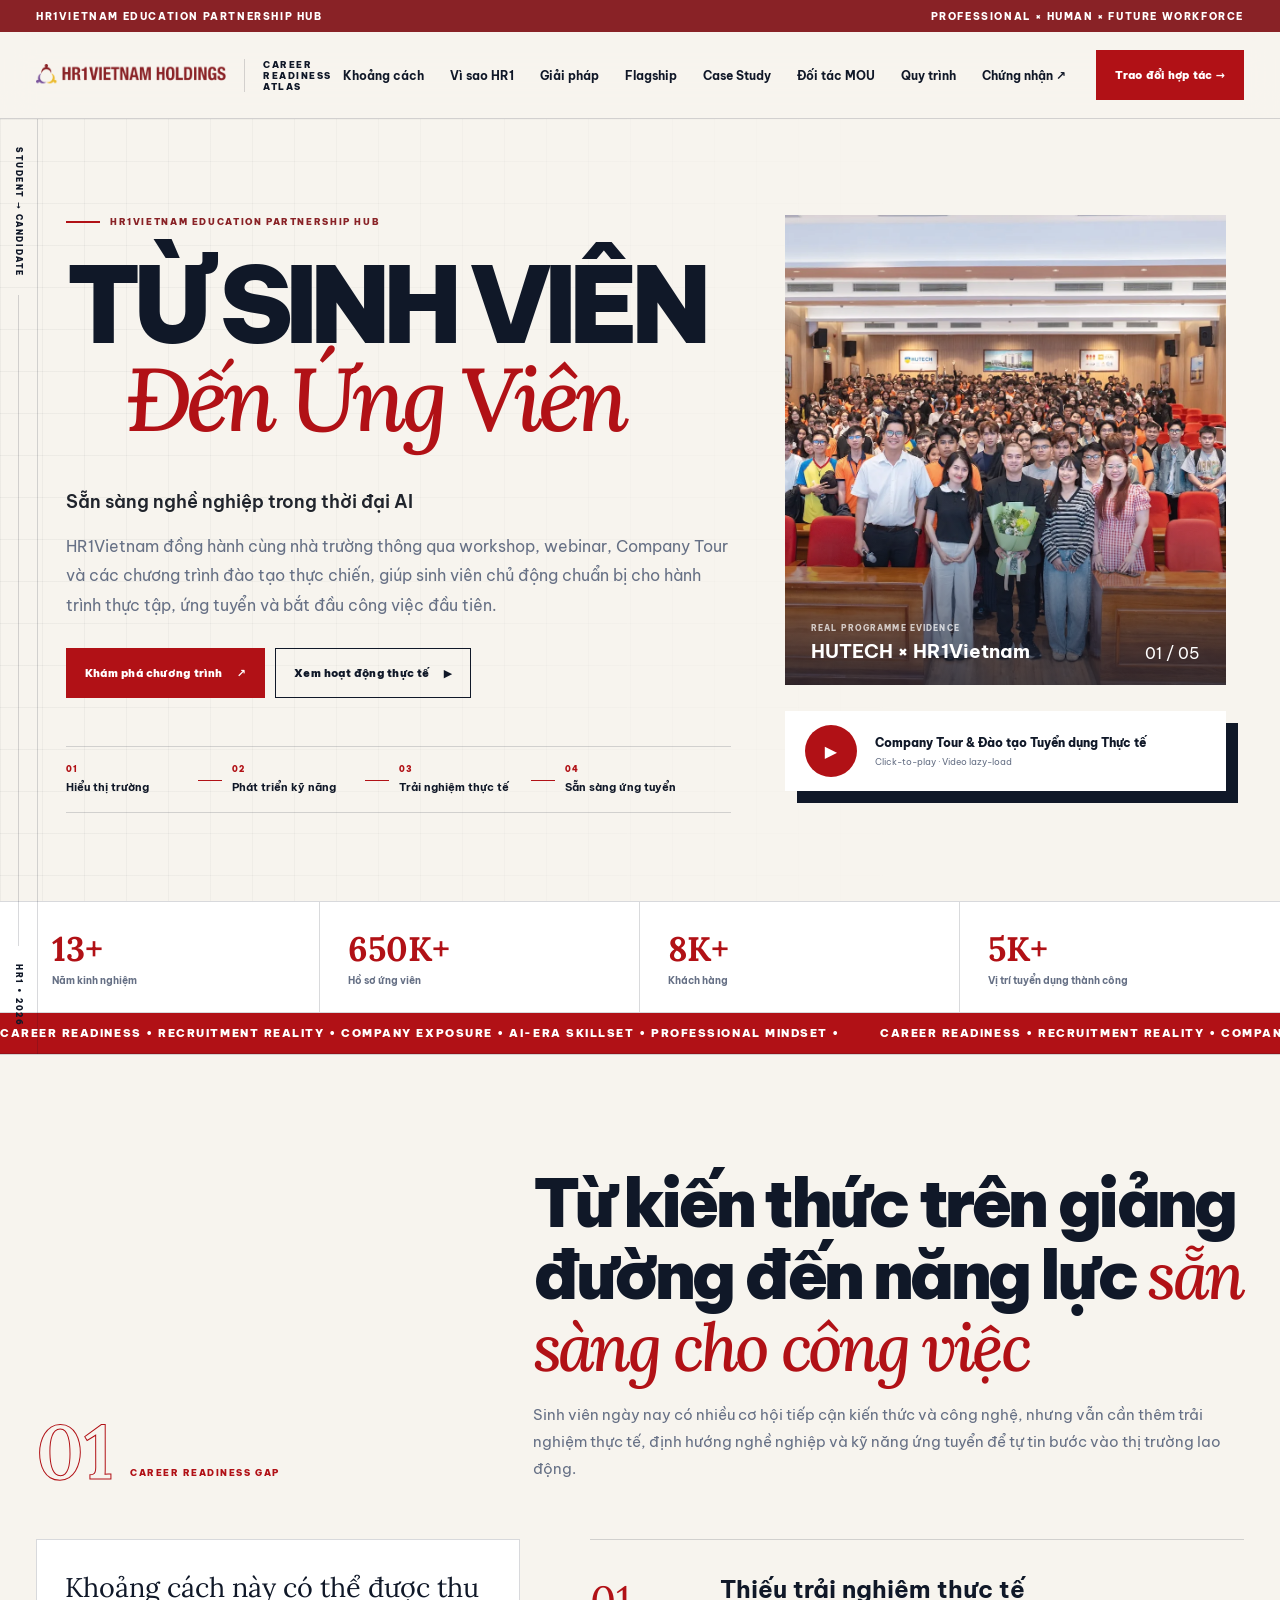
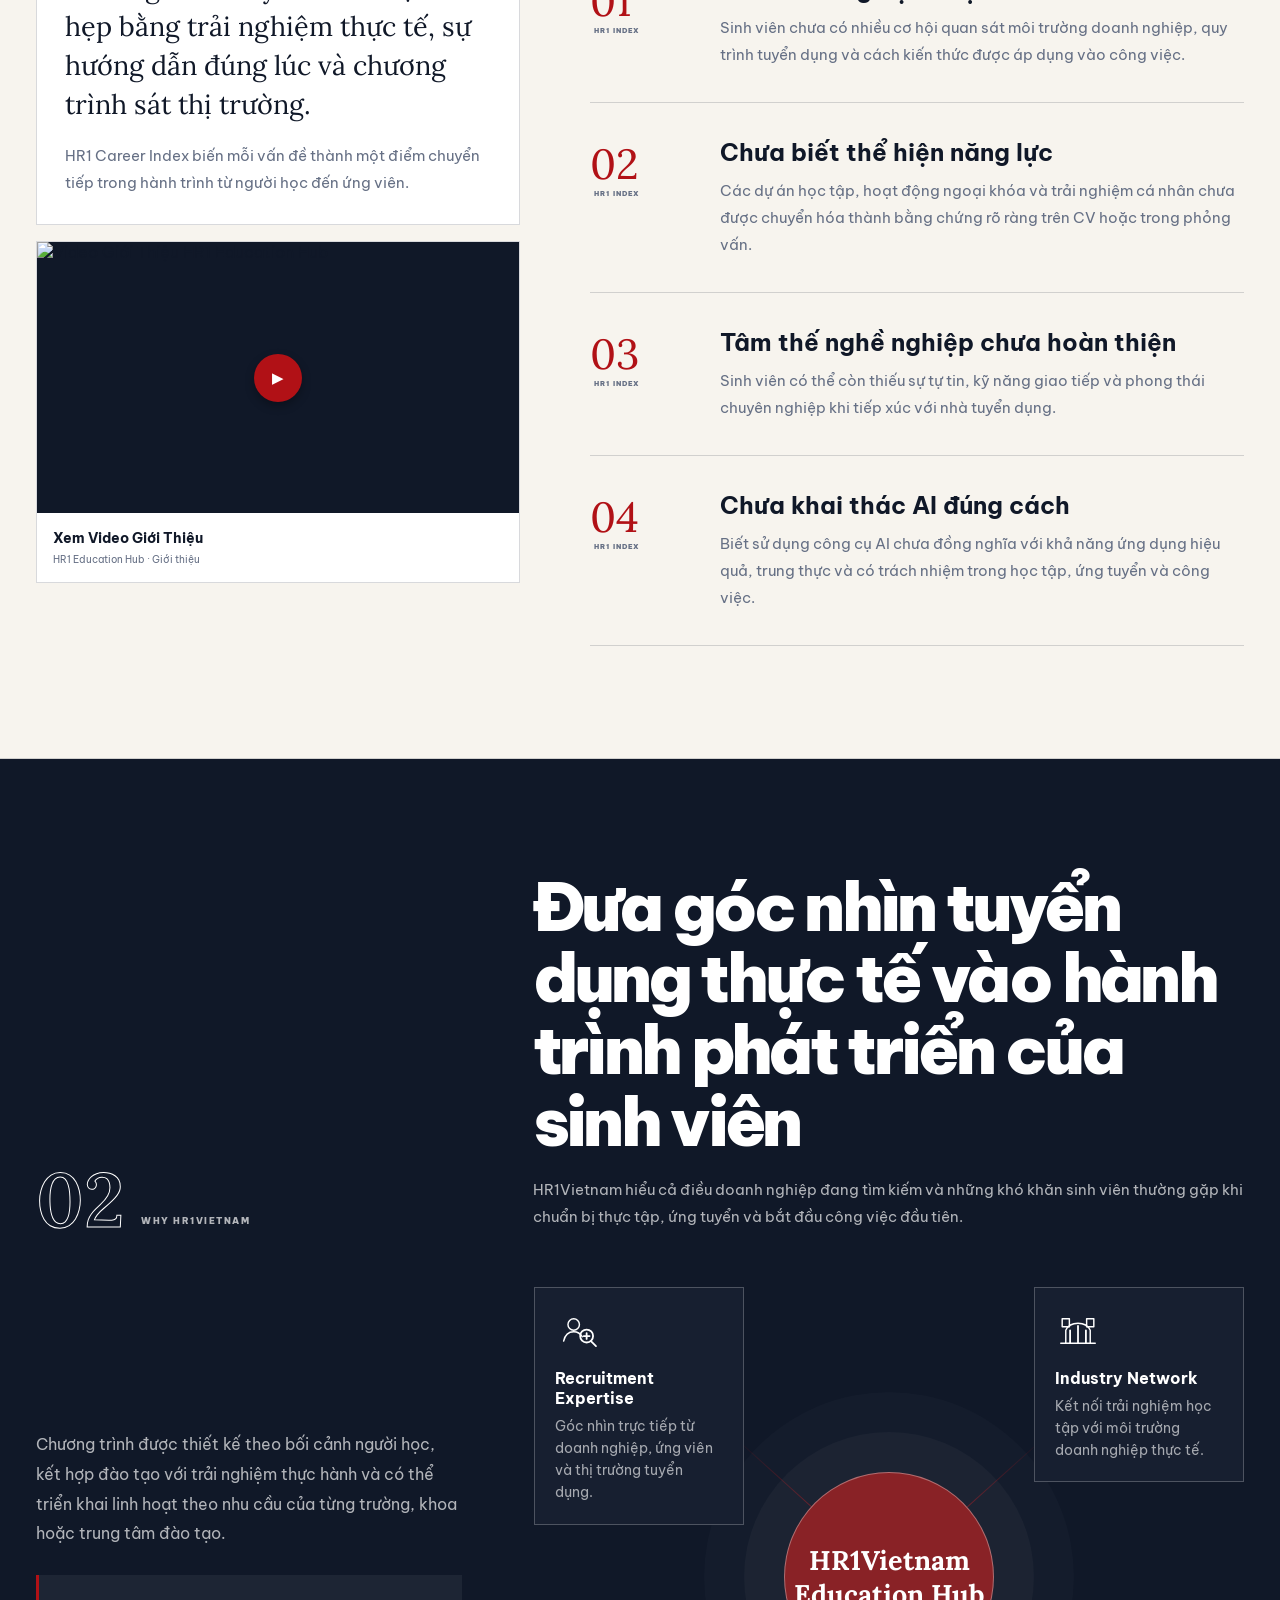
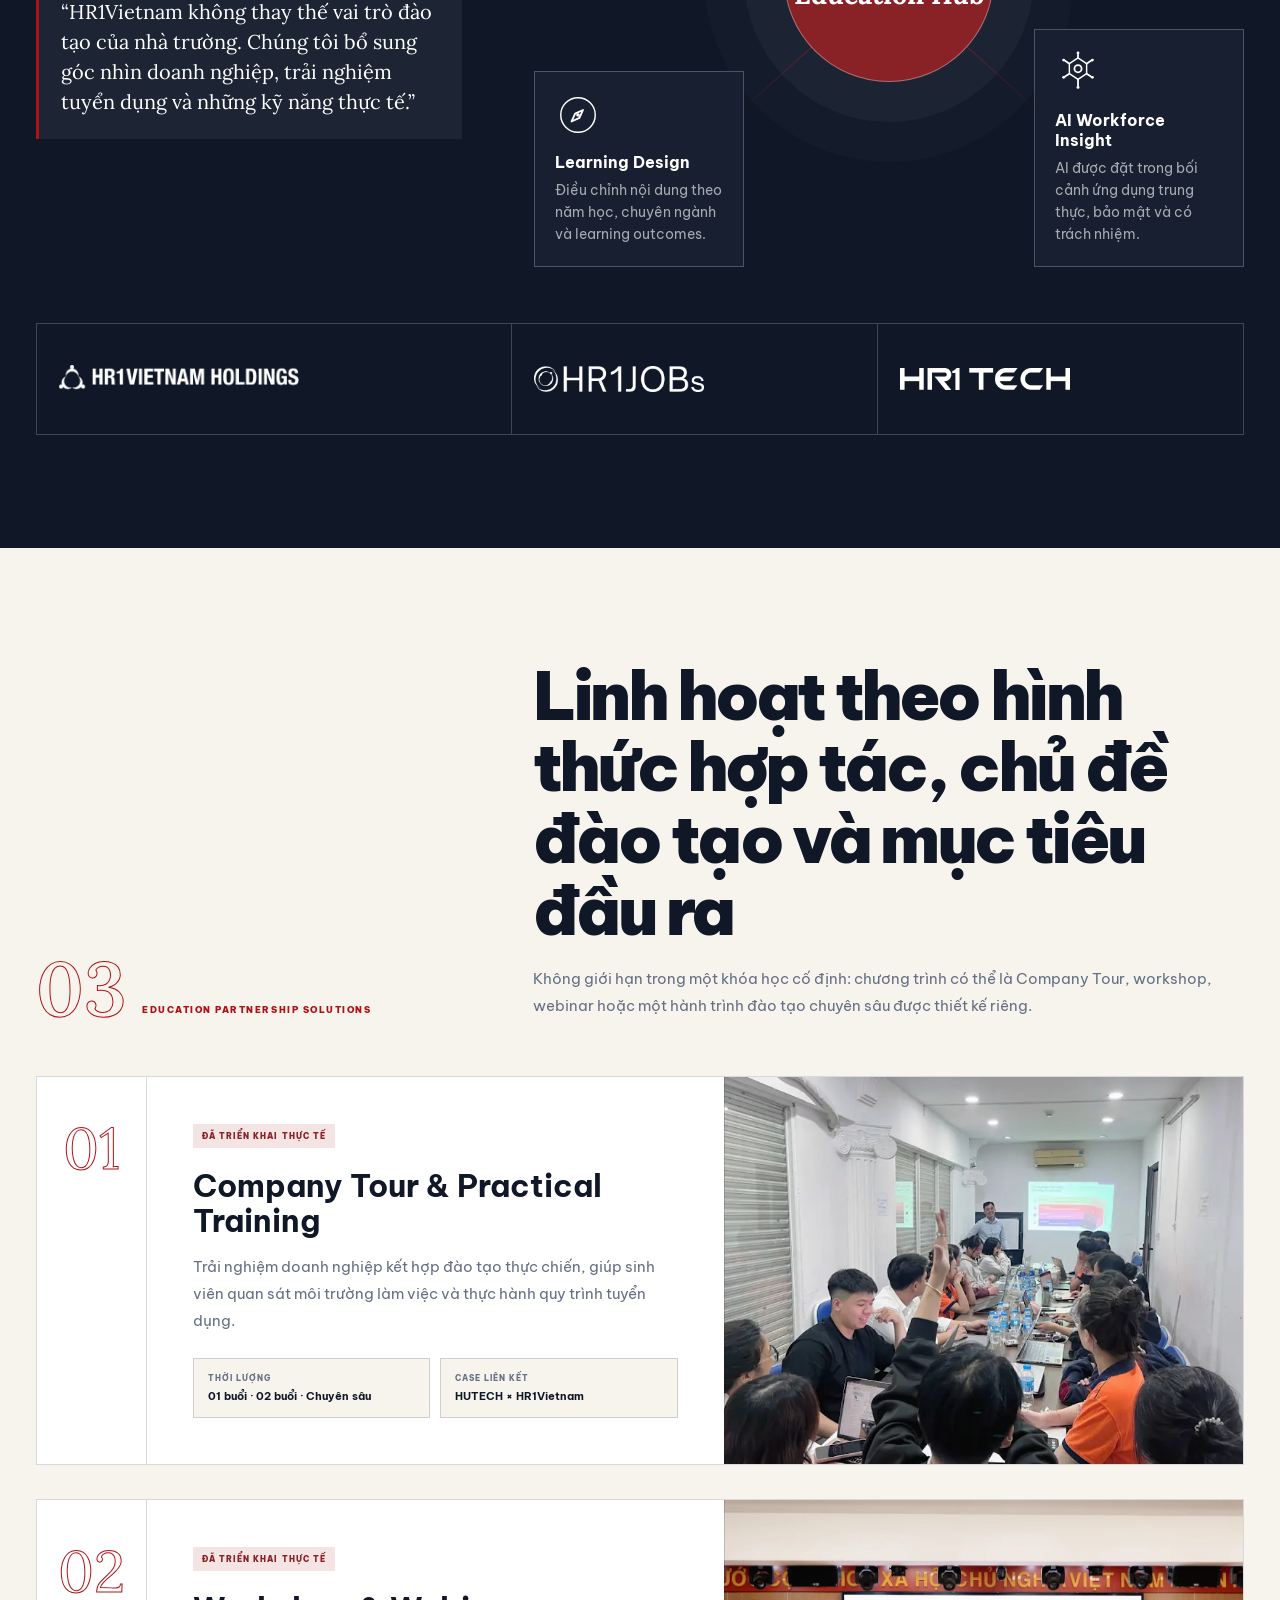
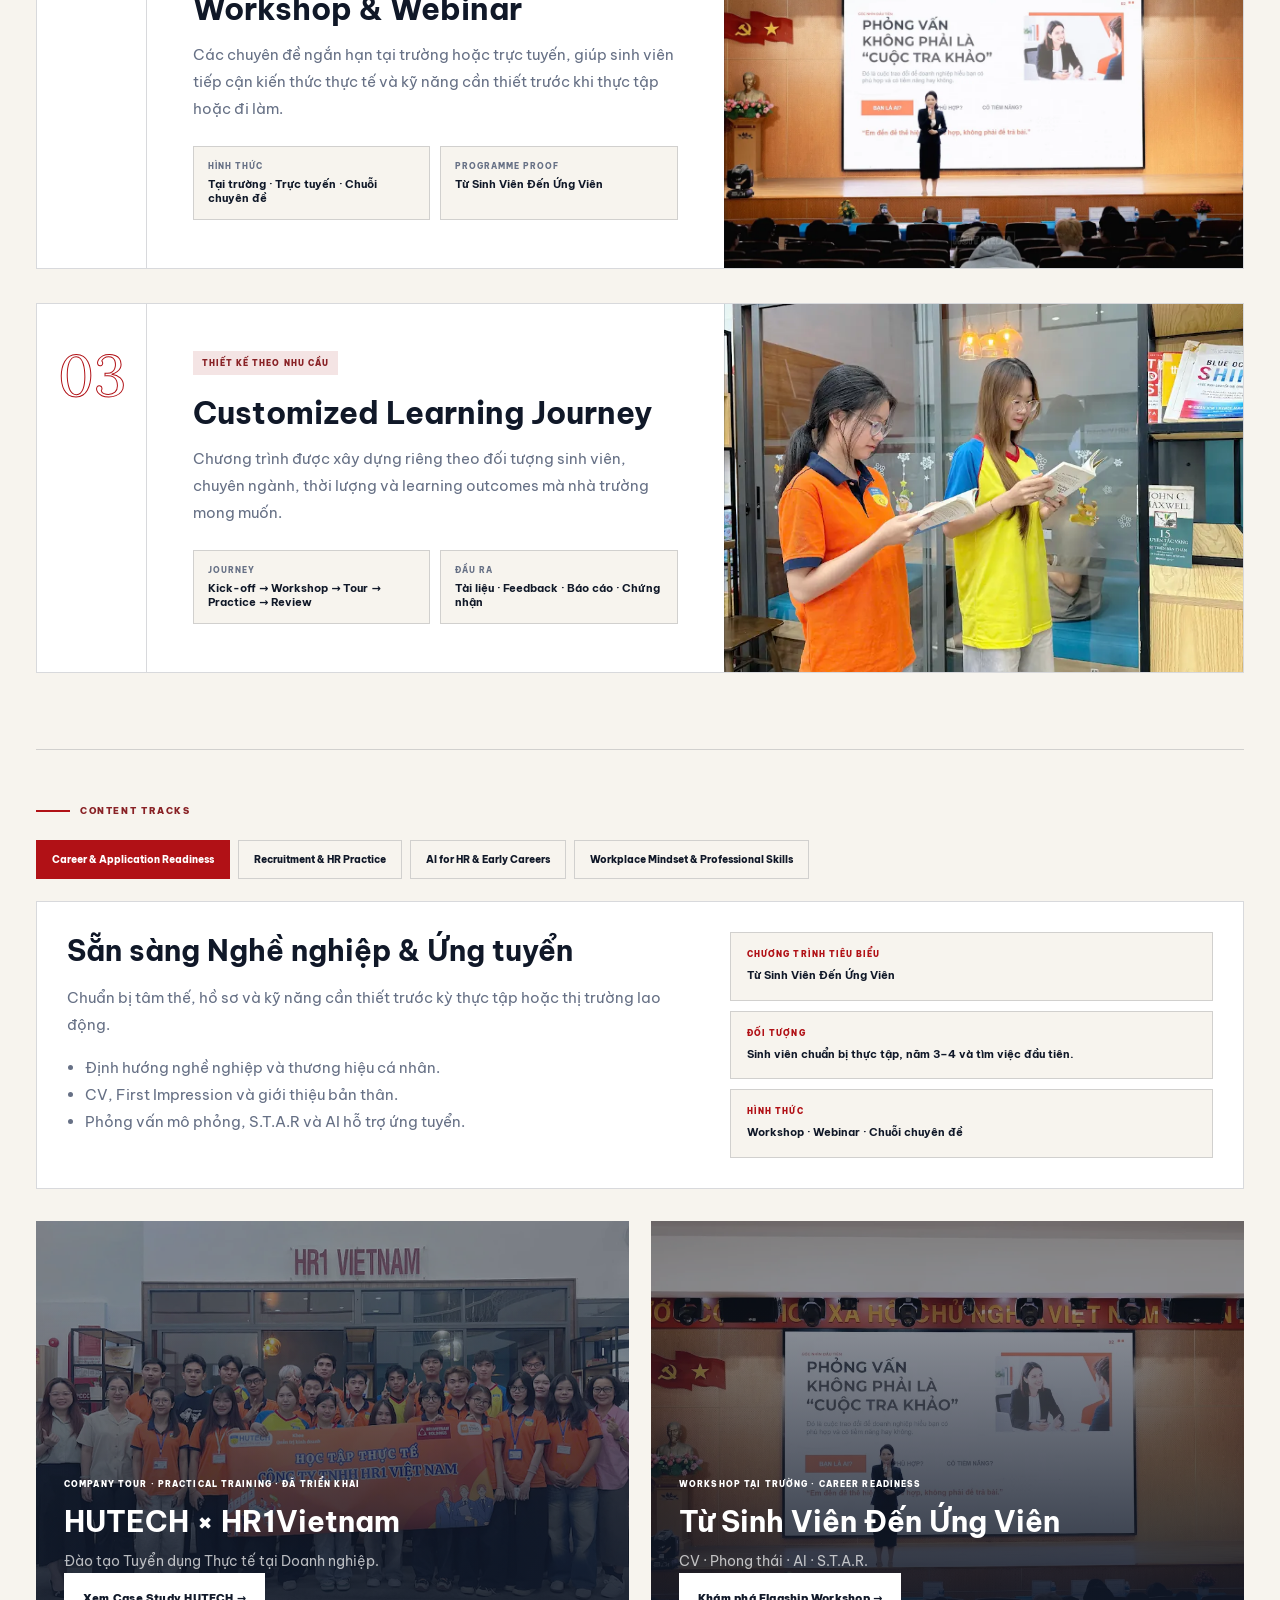
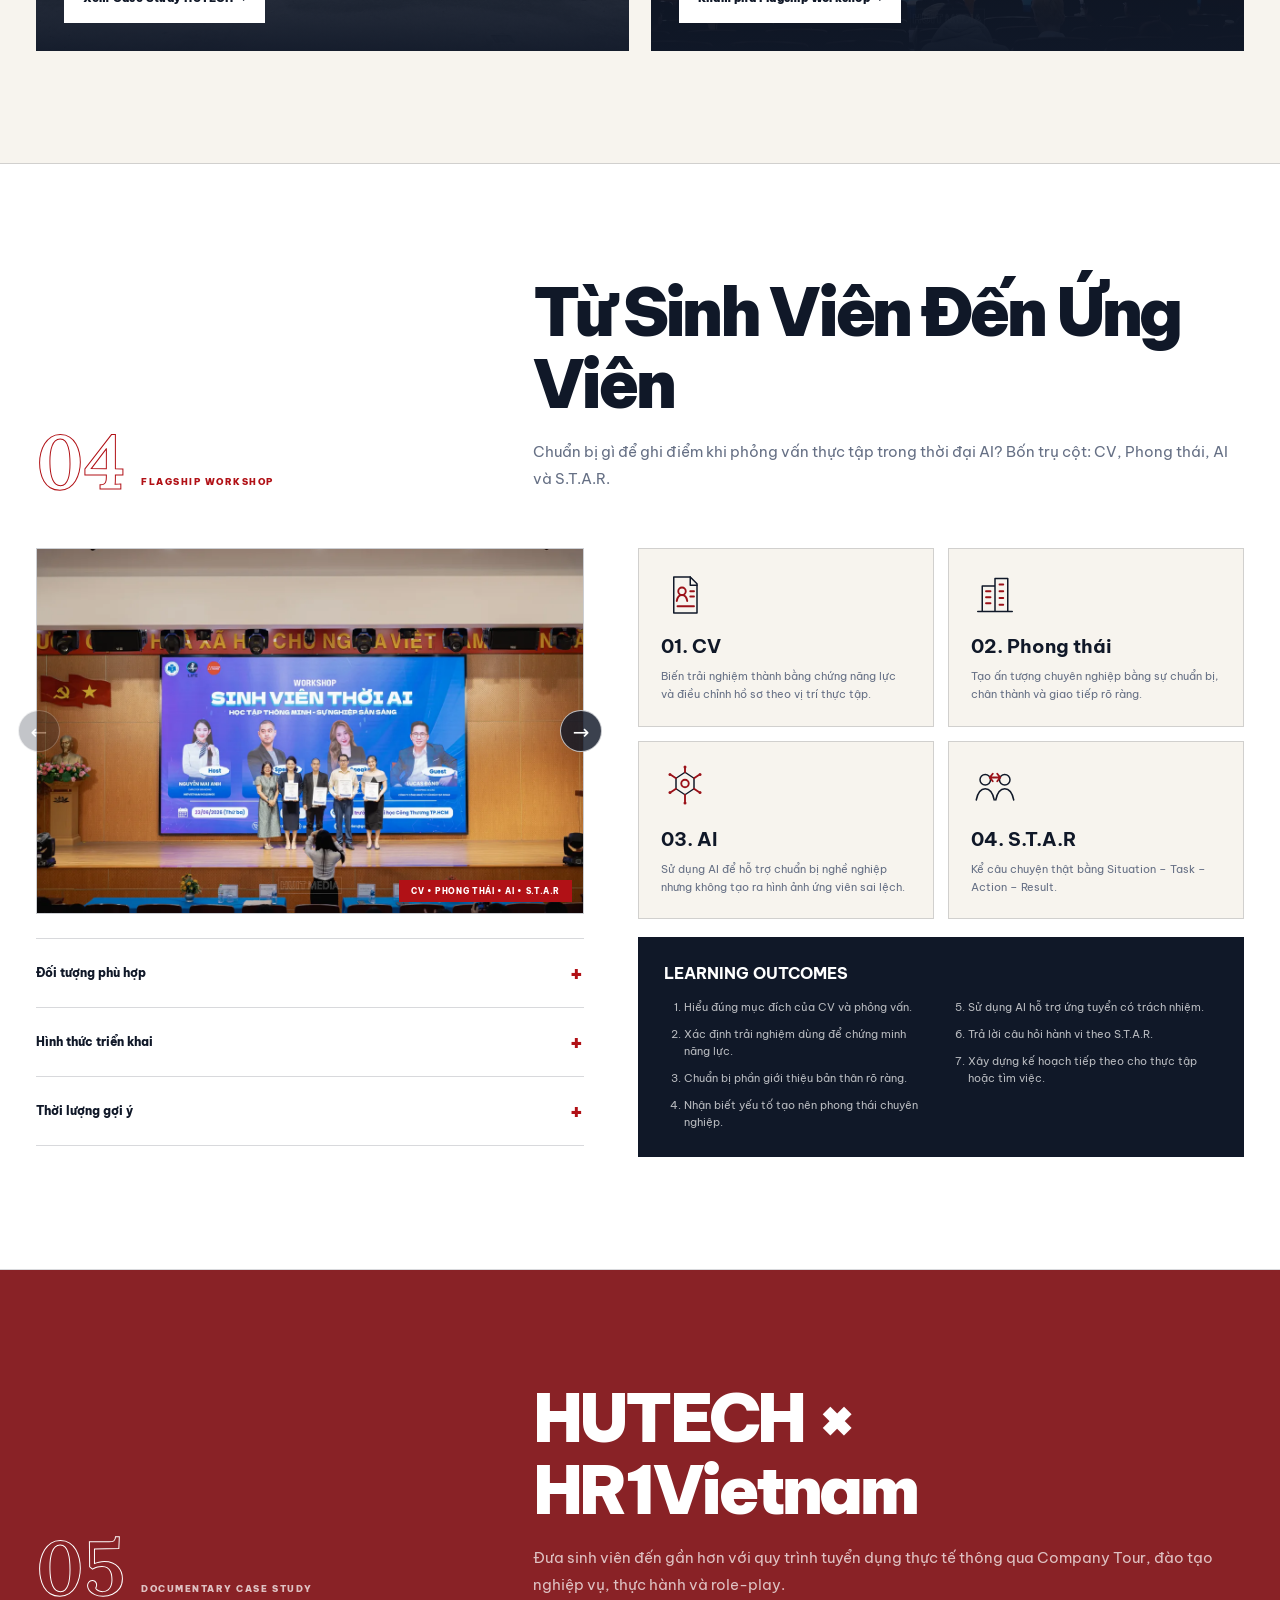
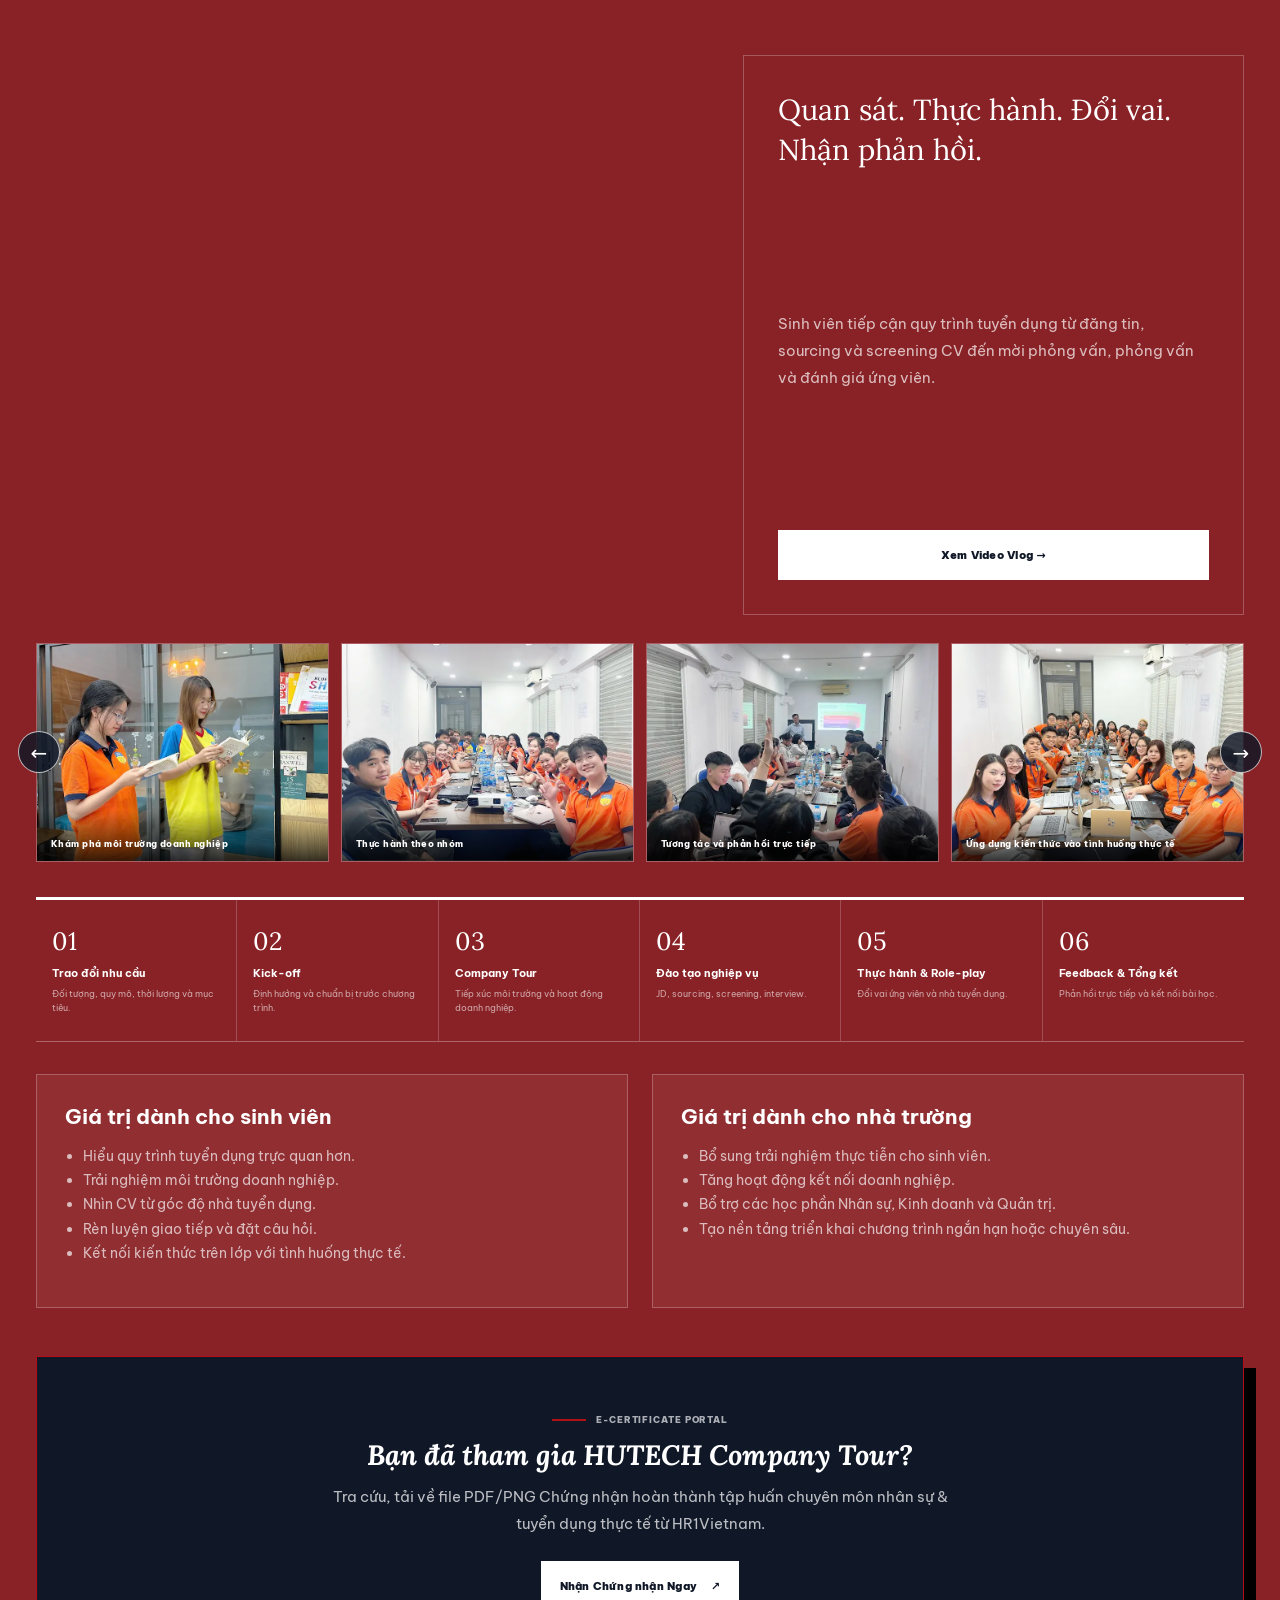
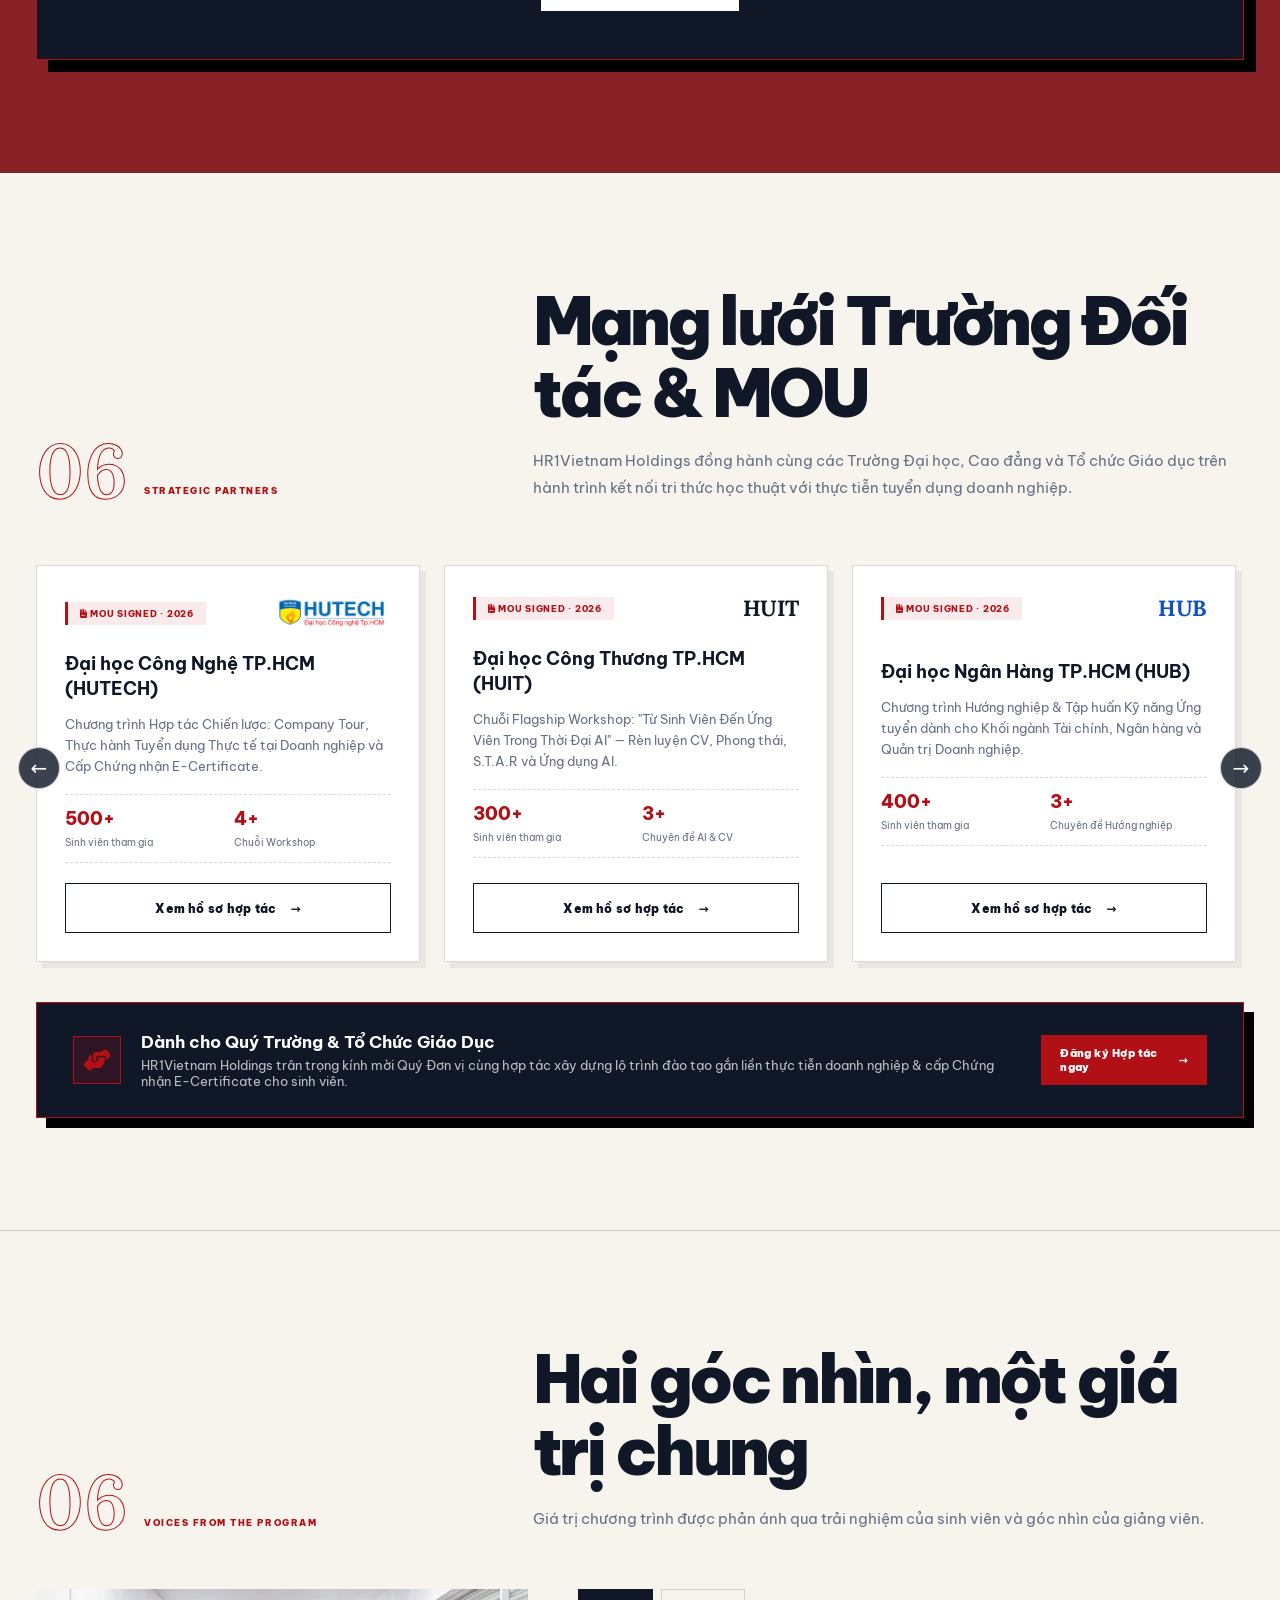
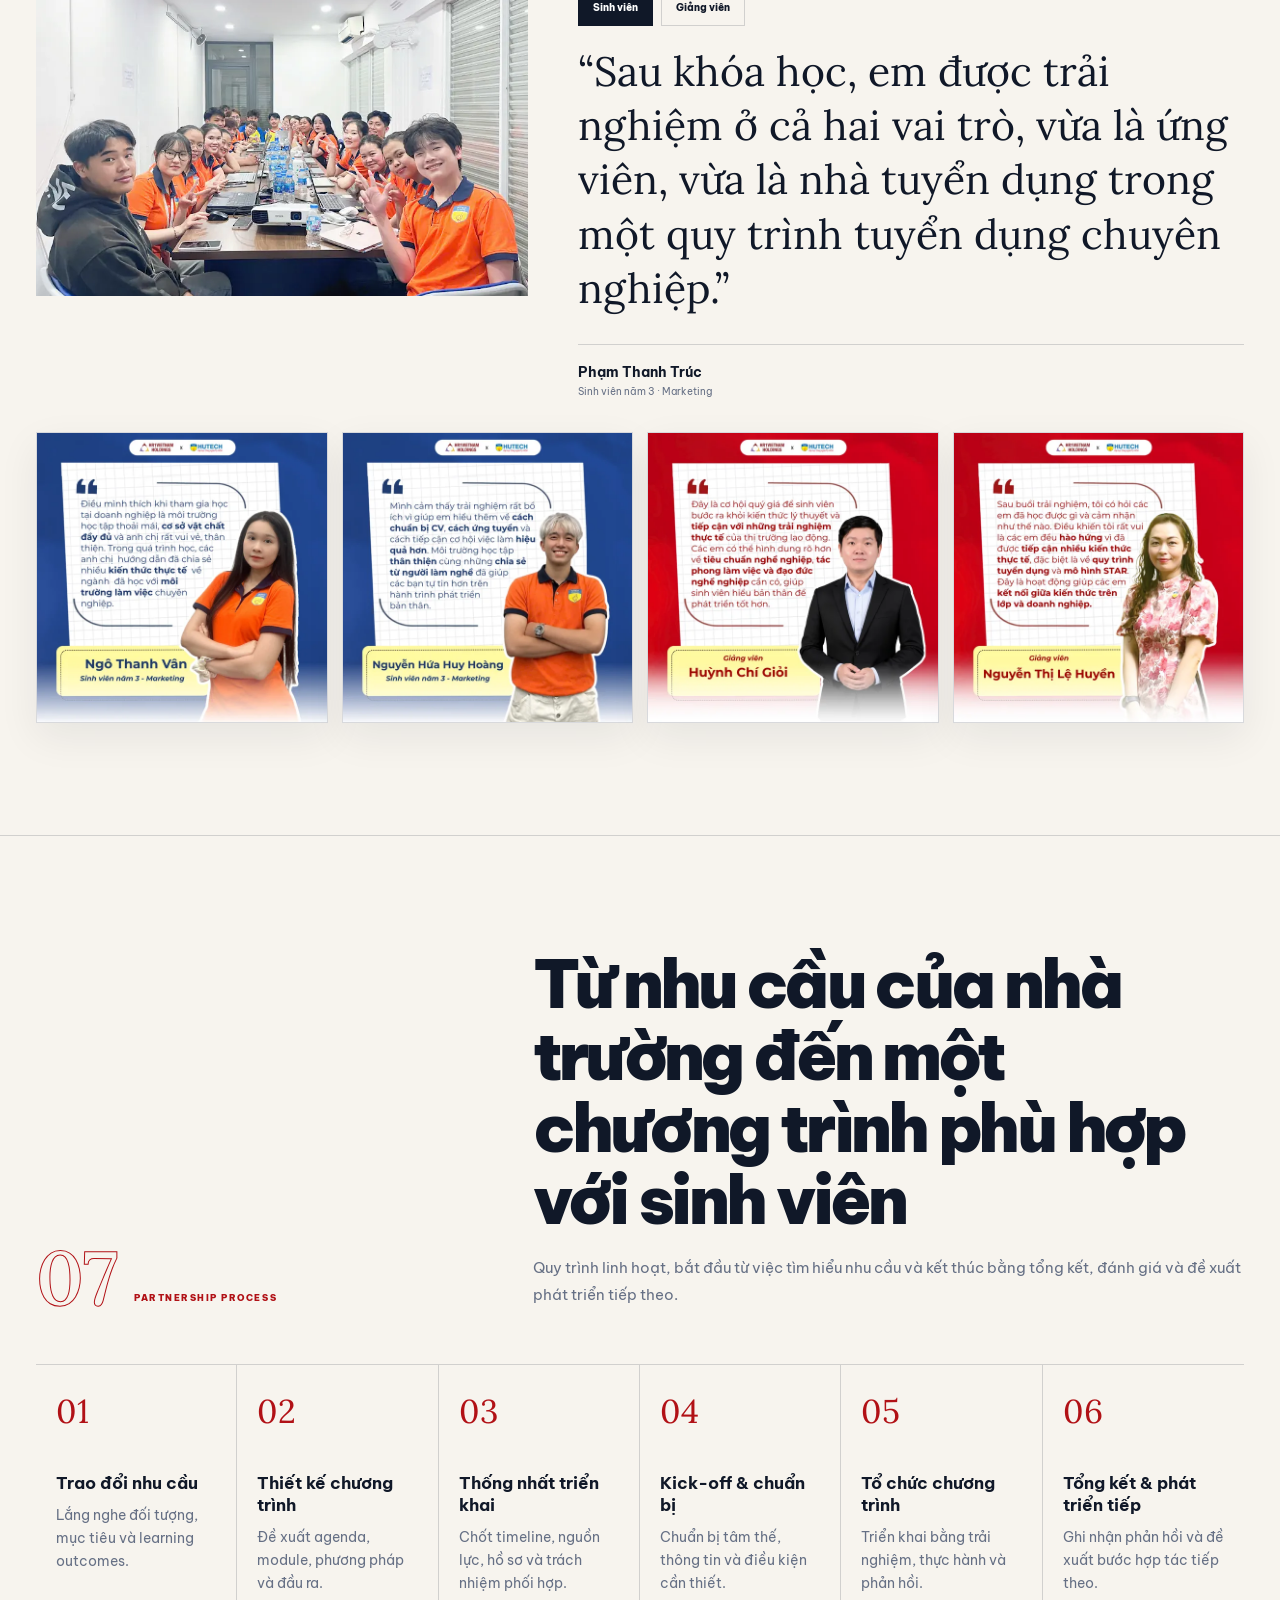
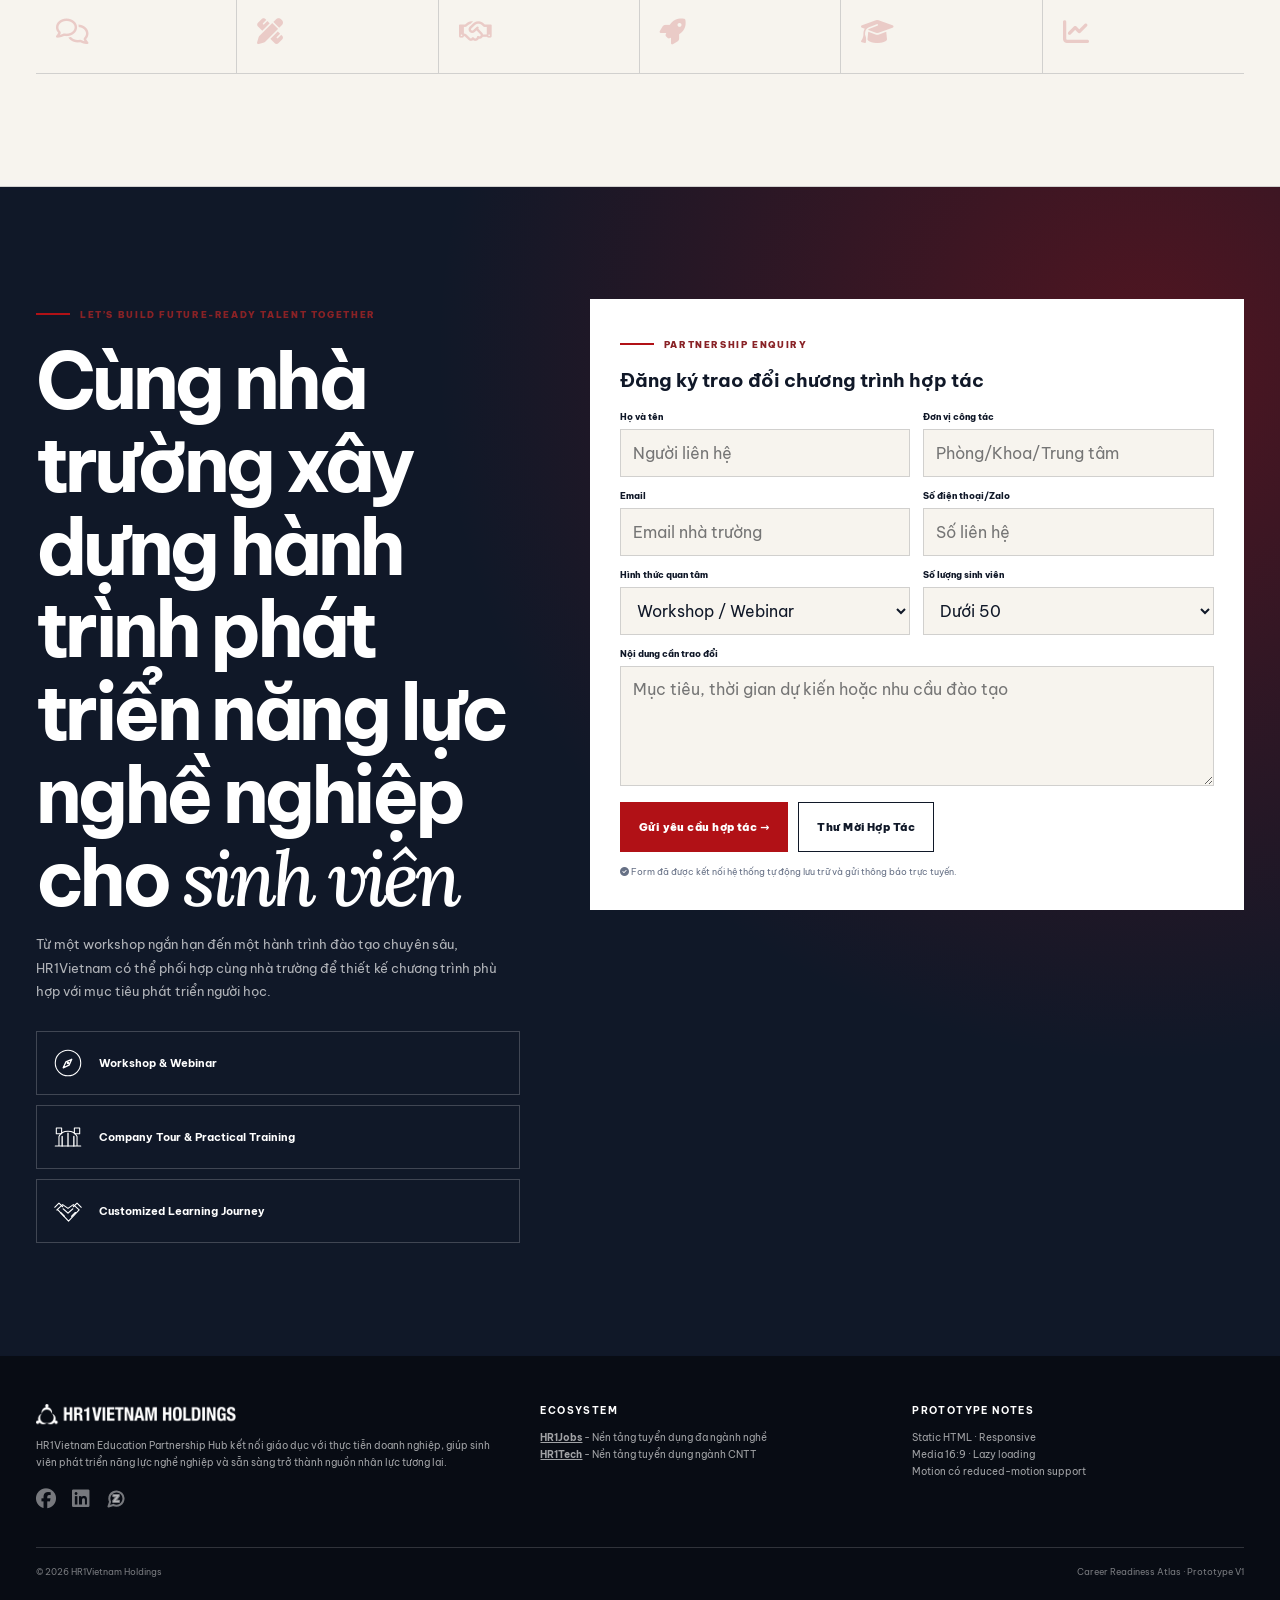
==== commit 34aa4853: "feat: add About Partner section to partner detail page & enable Partners carousel slider with standa" ====
--- a/index.html
+++ b/index.html
@@ -1131,63 +1131,101 @@
           </div>
         </header>
 
-        <div class="partners-grid">
-          <!-- PARTNER 1: HUTECH -->
-          <article class="partner-card" data-reveal>
-            <div class="partner-card-header">
-              <span class="mou-badge"><i class="fa-solid fa-file-contract"></i> MOU SIGNED · 2026</span>
-              <img src="certificate/assets/images/hutechlogo.png" alt="Đại học HUTECH" class="partner-logo">
+        <!-- PARTNERS CAROUSEL SLIDER WRAPPER -->
+        <div class="partners-gallery-wrap">
+          <button class="gallery-arrow gallery-prev partners-prev" type="button" aria-label="Xem đối tác trước" aria-controls="partners-gallery">←</button>
+          
+          <div class="partners-gallery" id="partners-gallery" tabindex="0">
+            <!-- PARTNER 1: HUTECH -->
+            <article class="partner-card" data-reveal>
+              <div class="partner-card-header">
+                <span class="mou-badge"><i class="fa-solid fa-file-contract"></i> MOU SIGNED · 2026</span>
+                <img src="certificate/assets/images/hutechlogo.png" alt="Đại học HUTECH" class="partner-logo">
+              </div>
+              <div class="partner-card-body">
+                <h3>Đại học Công Nghệ TP.HCM (HUTECH)</h3>
+                <p>Chương trình Hợp tác Chiến lược: Company Tour, Thực hành Tuyển dụng Thực tế tại Doanh nghiệp và Cấp Chứng nhận E-Certificate.</p>
+                <div class="partner-stats">
+                  <div><strong>500+</strong><span>Sinh viên tham gia</span></div>
+                  <div><strong>4+</strong><span>Chuỗi Workshop</span></div>
+                </div>
+              </div>
+              <div class="partner-card-footer">
+                <a href="partner-detail.html?partner=hutech" class="button secondary">Xem hồ sơ hợp tác <span>→</span></a>
+              </div>
+            </article>
+
+            <!-- PARTNER 2: HUIT -->
+            <article class="partner-card" data-reveal style="--delay: 150ms;">
+              <div class="partner-card-header">
+                <span class="mou-badge"><i class="fa-solid fa-file-contract"></i> MOU SIGNED · 2026</span>
+                <div class="partner-logo-text">HUIT</div>
+              </div>
+              <div class="partner-card-body">
+                <h3>Đại học Công Thương TP.HCM (HUIT)</h3>
+                <p>Chuỗi Flagship Workshop: "Từ Sinh Viên Đến Ứng Viên Trong Thời Đại AI" — Rèn luyện CV, Phong thái, S.T.A.R và Ứng dụng AI.</p>
+                <div class="partner-stats">
+                  <div><strong>300+</strong><span>Sinh viên tham gia</span></div>
+                  <div><strong>3+</strong><span>Chuyên đề AI & CV</span></div>
+                </div>
+              </div>
+              <div class="partner-card-footer">
+                <a href="partner-detail.html?partner=huit" class="button secondary">Xem hồ sơ hợp tác <span>→</span></a>
+              </div>
+            </article>
+
+            <!-- PARTNER 3: HUB (ĐẠI HỌC NGÂN HÀNG) -->
+            <article class="partner-card" data-reveal style="--delay: 300ms;">
+              <div class="partner-card-header">
+                <span class="mou-badge"><i class="fa-solid fa-file-contract"></i> MOU SIGNED · 2026</span>
+                <div class="partner-logo-text" style="color: #0F52BA;">HUB</div>
+              </div>
+              <div class="partner-card-body">
+                <h3>Đại học Ngân Hàng TP.HCM (HUB)</h3>
+                <p>Chương trình Hướng nghiệp & Tập huấn Kỹ năng Ứng tuyển dành cho Khối ngành Tài chính, Ngân hàng và Quản trị Doanh nghiệp.</p>
+                <div class="partner-stats">
+                  <div><strong>400+</strong><span>Sinh viên tham gia</span></div>
+                  <div><strong>3+</strong><span>Chuyên đề Hướng nghiệp</span></div>
+                </div>
+              </div>
+              <div class="partner-card-footer">
+                <a href="partner-detail.html?partner=hub" class="button secondary">Xem hồ sơ hợp tác <span>→</span></a>
+              </div>
+            </article>
+
+            <!-- PARTNER 4: USSH (ĐẠI HỌC KHXH&NV) -->
+            <article class="partner-card" data-reveal style="--delay: 450ms;">
+              <div class="partner-card-header">
+                <span class="mou-badge"><i class="fa-solid fa-file-contract"></i> MOU SIGNED · 2026</span>
+                <div class="partner-logo-text" style="color: #007A33;">USSH</div>
+              </div>
+              <div class="partner-card-body">
+                <h3>ĐH Khoa Học Xã Hội & Nhân Văn (USSH)</h3>
+                <p>Tập huấn Kỹ năng Mềm, Truyền thông và Định hình Thương hiệu Cá nhân trong Phỏng vấn Tuyển dụng dành cho Khối ngành Nhân văn.</p>
+                <div class="partner-stats">
+                  <div><strong>350+</strong><span>Sinh viên tham gia</span></div>
+                  <div><strong>2+</strong><span>Chuỗi Tập huấn</span></div>
+                </div>
+              </div>
+              <div class="partner-card-footer">
+                <a href="partner-detail.html?partner=ussh" class="button secondary">Xem hồ sơ hợp tác <span>→</span></a>
+              </div>
+            </article>
+          </div>
+
+          <button class="gallery-arrow gallery-next partners-next" type="button" aria-label="Xem đối tác tiếp theo" aria-controls="partners-gallery">→</button>
+        </div>
+
+        <!-- STANDALONE PARTNERSHIP CTA BANNER -->
+        <div class="partners-cta-bar" data-reveal>
+          <div class="cta-bar-content">
+            <div class="cta-bar-icon"><i class="fa-solid fa-handshake-angle"></i></div>
+            <div>
+              <h3>Dành cho Quý Trường & Tổ Chức Giáo Dục</h3>
+              <p>HR1Vietnam Holdings trân trọng kính mời Quý Đơn vị cùng hợp tác xây dựng lộ trình đào tạo gắn liền thực tiễn doanh nghiệp & cấp Chứng nhận E-Certificate cho sinh viên.</p>
             </div>
-            <div class="partner-card-body">
-              <h3>Đại học Công Nghệ TP.HCM (HUTECH)</h3>
-              <p>Chương trình Hợp tác Chiến lược: Company Tour, Thực hành Tuyển dụng Thực tế tại Doanh nghiệp và Cấp Chứng nhận E-Certificate.</p>
-              <div class="partner-stats">
-                <div><strong>500+</strong><span>Sinh viên tham gia</span></div>
-                <div><strong>4+</strong><span>Chuỗi Workshop</span></div>
-              </div>
-            </div>
-            <div class="partner-card-footer">
-              <a href="partner-detail.html?partner=hutech" class="button secondary">Xem hồ sơ hợp tác <span>→</span></a>
-            </div>
-          </article>
-
-          <!-- PARTNER 2: HUIT -->
-          <article class="partner-card" data-reveal style="--delay: 150ms;">
-            <div class="partner-card-header">
-              <span class="mou-badge"><i class="fa-solid fa-file-contract"></i> MOU SIGNED · 2026</span>
-              <div class="partner-logo-text">HUIT</div>
-            </div>
-            <div class="partner-card-body">
-              <h3>Đại học Công Thương TP.HCM (HUIT)</h3>
-              <p>Chuỗi Flagship Workshop: "Từ Sinh Viên Đến Ứng Viên Trong Thời Đại AI" — Rèn luyện CV, Phong thái, S.T.A.R và Ứng dụng AI.</p>
-              <div class="partner-stats">
-                <div><strong>300+</strong><span>Sinh viên tham gia</span></div>
-                <div><strong>3+</strong><span>Chuyên đề AI & CV</span></div>
-              </div>
-            </div>
-            <div class="partner-card-footer">
-              <a href="partner-detail.html?partner=huit" class="button secondary">Xem hồ sơ hợp tác <span>→</span></a>
-            </div>
-          </article>
-
-          <!-- PARTNER 3: INVITATION -->
-          <article class="partner-card partner-invite-card" data-reveal style="--delay: 300ms;">
-            <div class="partner-card-header">
-              <span class="mou-badge invite"><i class="fa-solid fa-handshake"></i> BECOME A PARTNER</span>
-              <img src="assets/images/hr1vietnam-optional.webp" alt="HR1Vietnam Holdings" class="partner-logo hr1-icon" style="filter: brightness(0); height: 22px;">
-            </div>
-            <div class="partner-card-body">
-              <h3>Dành cho Quý Trường & Tổ Chức Giáo Dục</h3>
-              <p>HR1Vietnam Holdings trân trọng kính mời Quý Đơn vị cùng xây dựng lộ trình đào tạo gắn với thực tiễn doanh nghiệp năm 2026–2027.</p>
-              <ul class="invite-bullets">
-                <li><i class="fa-solid fa-check" style="color: var(--red);"></i> Đồng thiết kế mô hình đào tạo linh hoạt</li>
-                <li><i class="fa-solid fa-check" style="color: var(--red);"></i> Cấp Chứng nhận E-Certificate chính thức</li>
-              </ul>
-            </div>
-            <div class="partner-card-footer">
-              <a href="#contact" class="button primary">Đăng ký Hợp tác ngay <span>→</span></a>
-            </div>
-          </article>
+          </div>
+          <a href="#contact" class="button primary">Đăng ký Hợp tác ngay <span>→</span></a>
         </div>
       </div>
     </section>
--- a/assets/css/styles.css
+++ b/assets/css/styles.css
@@ -647,11 +647,22 @@
 }
 
 @media(max-width:760px) {
-  .flagship-prev {
+  .flagship-prev, .partners-prev {
     left: 6px;
   }
-  .flagship-next {
+  .flagship-next, .partners-next {
     right: 6px;
+  }
+  .partners-cta-bar {
+    flex-direction: column;
+    text-align: center;
+    padding: 24px 20px;
+  }
+  .cta-bar-content {
+    flex-direction: column;
+  }
+  .partner-about-grid {
+    grid-template-columns: 1fr;
   }
 }
 
@@ -659,12 +670,157 @@
    PARTNERS MODULE & PARTNER DETAIL PAGE STYLES
    ========================================================================== */
 
-/* 1. Homepage Partners Grid */
-.partners-grid {
+/* 1. Homepage Partners Carousel Slider */
+.partners-gallery-wrap {
+  position: relative;
+  margin-bottom: 24px;
+}
+.partners-gallery {
+  display: flex;
+  gap: 24px;
+  overflow-x: auto;
+  scroll-behavior: smooth;
+  scroll-snap-type: x mandatory;
+  scrollbar-width: none;
+  padding: 8px 4px 16px;
+}
+.partners-gallery::-webkit-scrollbar {
+  display: none;
+}
+.partners-gallery .partner-card {
+  flex: 0 0 calc((100% - 48px) / 3);
+  min-width: 310px;
+  scroll-snap-align: start;
+}
+.partners-prev {
+  left: -18px;
+}
+.partners-next {
+  right: -18px;
+}
+
+/* Standalone Partners CTA Bar */
+.partners-cta-bar {
+  background: var(--ink);
+  color: var(--white);
+  padding: 28px 36px;
+  border: 1.5px solid var(--red);
+  box-shadow: 10px 10px 0 #000;
+  display: flex;
+  align-items: center;
+  justify-content: space-between;
+  gap: 24px;
+  margin-top: 16px;
+}
+.cta-bar-content {
+  display: flex;
+  align-items: center;
+  gap: 20px;
+}
+.cta-bar-icon {
+  width: 48px;
+  height: 48px;
+  background: rgba(177, 11, 22, 0.2);
+  border: 1px solid var(--red);
+  color: var(--red);
   display: grid;
-  grid-template-columns: repeat(3, 1fr);
-  gap: 24px;
-  margin-top: 10px;
+  place-items: center;
+  font-size: 22px;
+  flex-shrink: 0;
+}
+.cta-bar-content h3 {
+  font-size: 17px;
+  font-weight: 700;
+  color: var(--white);
+  margin: 0 0 4px;
+}
+.cta-bar-content p {
+  font-size: 12.5px;
+  color: rgba(255,255,255,0.72);
+  margin: 0;
+}
+
+/* 2. About Partner Section (partner-detail.html) */
+.partner-about-grid {
+  display: grid;
+  grid-template-columns: 1.25fr 0.75fr;
+  gap: 40px;
+  align-items: start;
+}
+.partner-about-text h3 {
+  font-family: var(--serif);
+  font-size: 24px;
+  color: var(--ink);
+  margin: 0 0 16px;
+}
+.partner-about-text p {
+  font-size: 14px;
+  color: var(--graphite);
+  line-height: 1.8;
+  margin-bottom: 16px;
+}
+.about-highlights-list {
+  display: grid;
+  gap: 16px;
+  margin-top: 24px;
+  padding-top: 20px;
+  border-top: 1px solid var(--line);
+}
+.highlight-item {
+  display: flex;
+  align-items: flex-start;
+  gap: 14px;
+}
+.highlight-item i {
+  font-size: 20px;
+  color: var(--red);
+  background: rgba(177, 11, 22, 0.08);
+  padding: 10px;
+  border: 1px solid rgba(177, 11, 22, 0.2);
+}
+.highlight-item strong {
+  display: block;
+  font-size: 14px;
+  color: var(--ink);
+  margin-bottom: 2px;
+}
+.highlight-item span {
+  font-size: 12px;
+  color: var(--muted);
+}
+.partner-about-card {
+  background: var(--white);
+  border: 1.5px solid var(--ink);
+  padding: 30px;
+  box-shadow: 10px 10px 0 var(--ink);
+}
+.partner-about-logo-wrap {
+  text-align: center;
+  padding-bottom: 20px;
+  margin-bottom: 20px;
+  border-bottom: 1px dashed var(--line);
+}
+.partner-about-logo-wrap img {
+  height: 52px;
+  width: auto;
+  object-fit: contain;
+}
+.about-meta-list {
+  list-style: none;
+  padding: 0;
+  margin: 0;
+  font-size: 12.5px;
+  color: var(--graphite);
+}
+.about-meta-list li {
+  padding: 10px 0;
+  border-bottom: 1px solid var(--line);
+}
+.about-meta-list li:last-child {
+  border-bottom: 0;
+}
+.about-meta-list strong {
+  color: var(--ink);
 }
 .partner-card {
   background: var(--white);
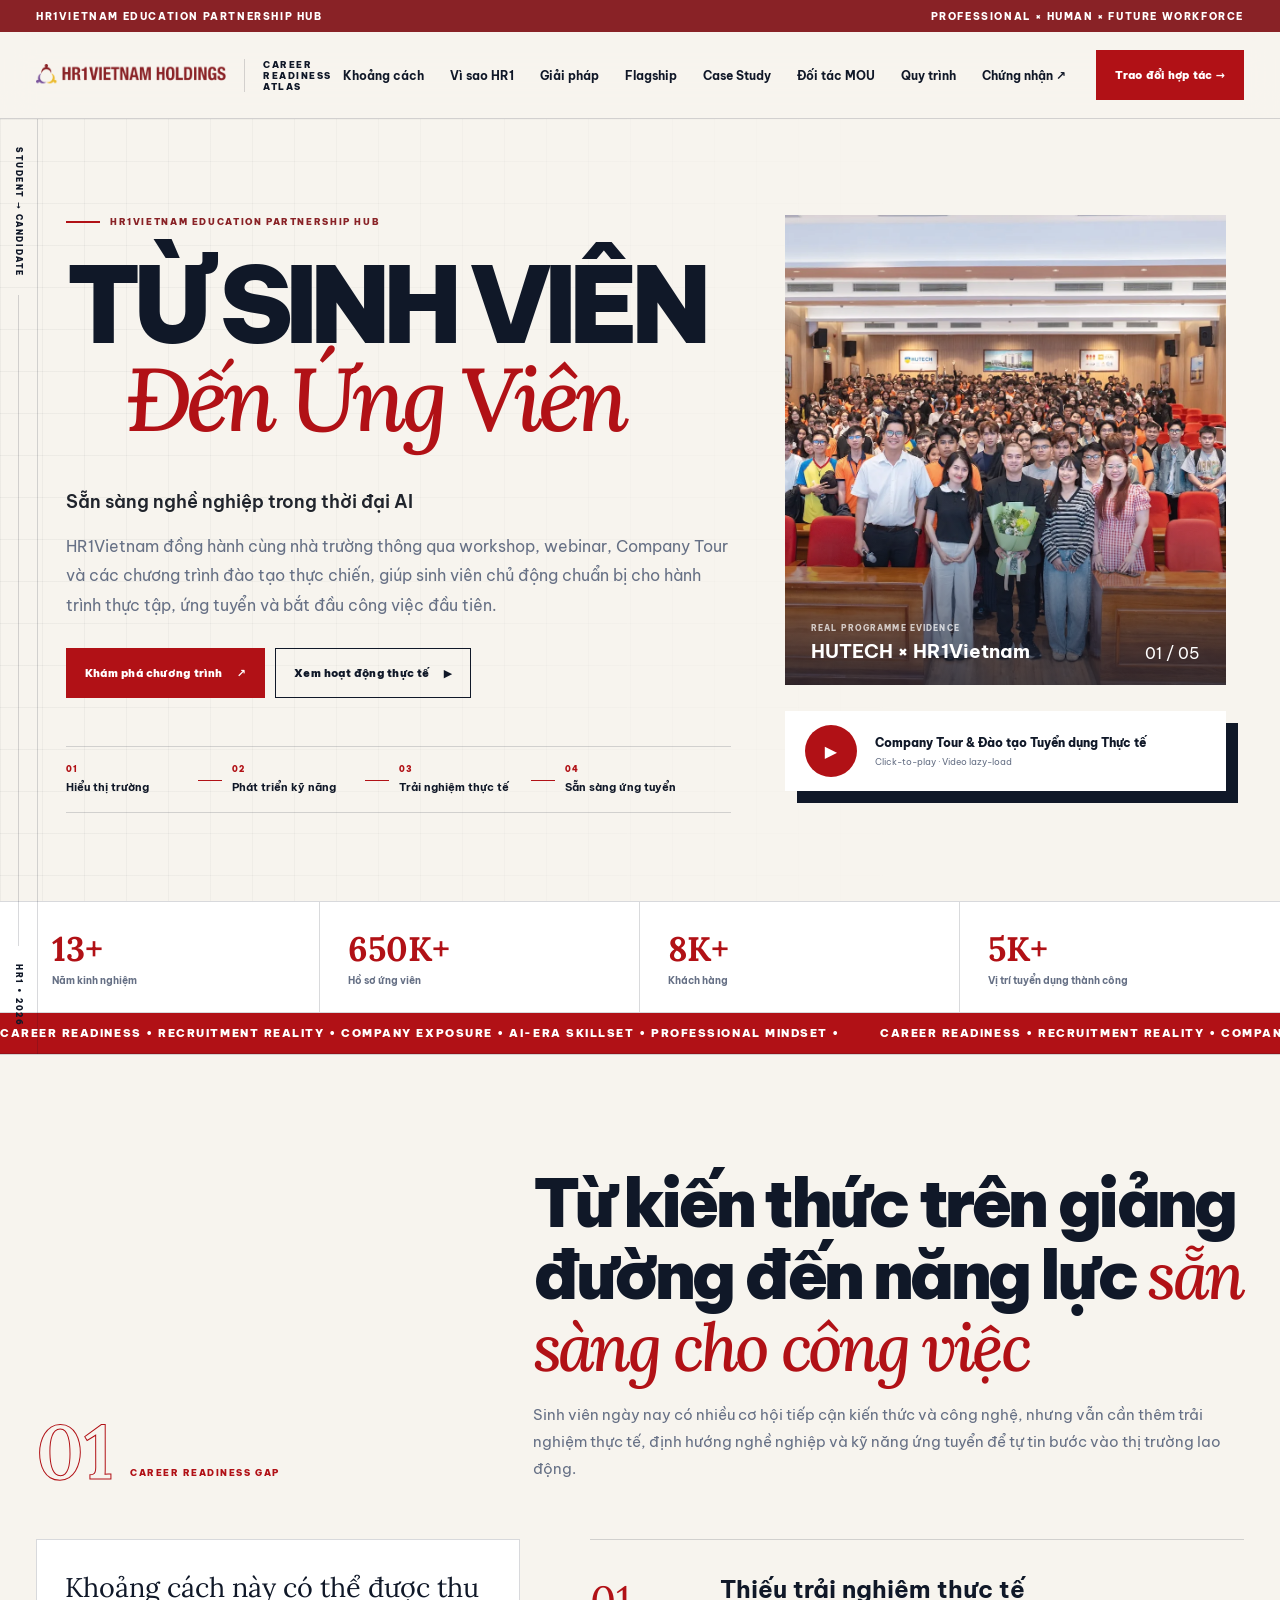
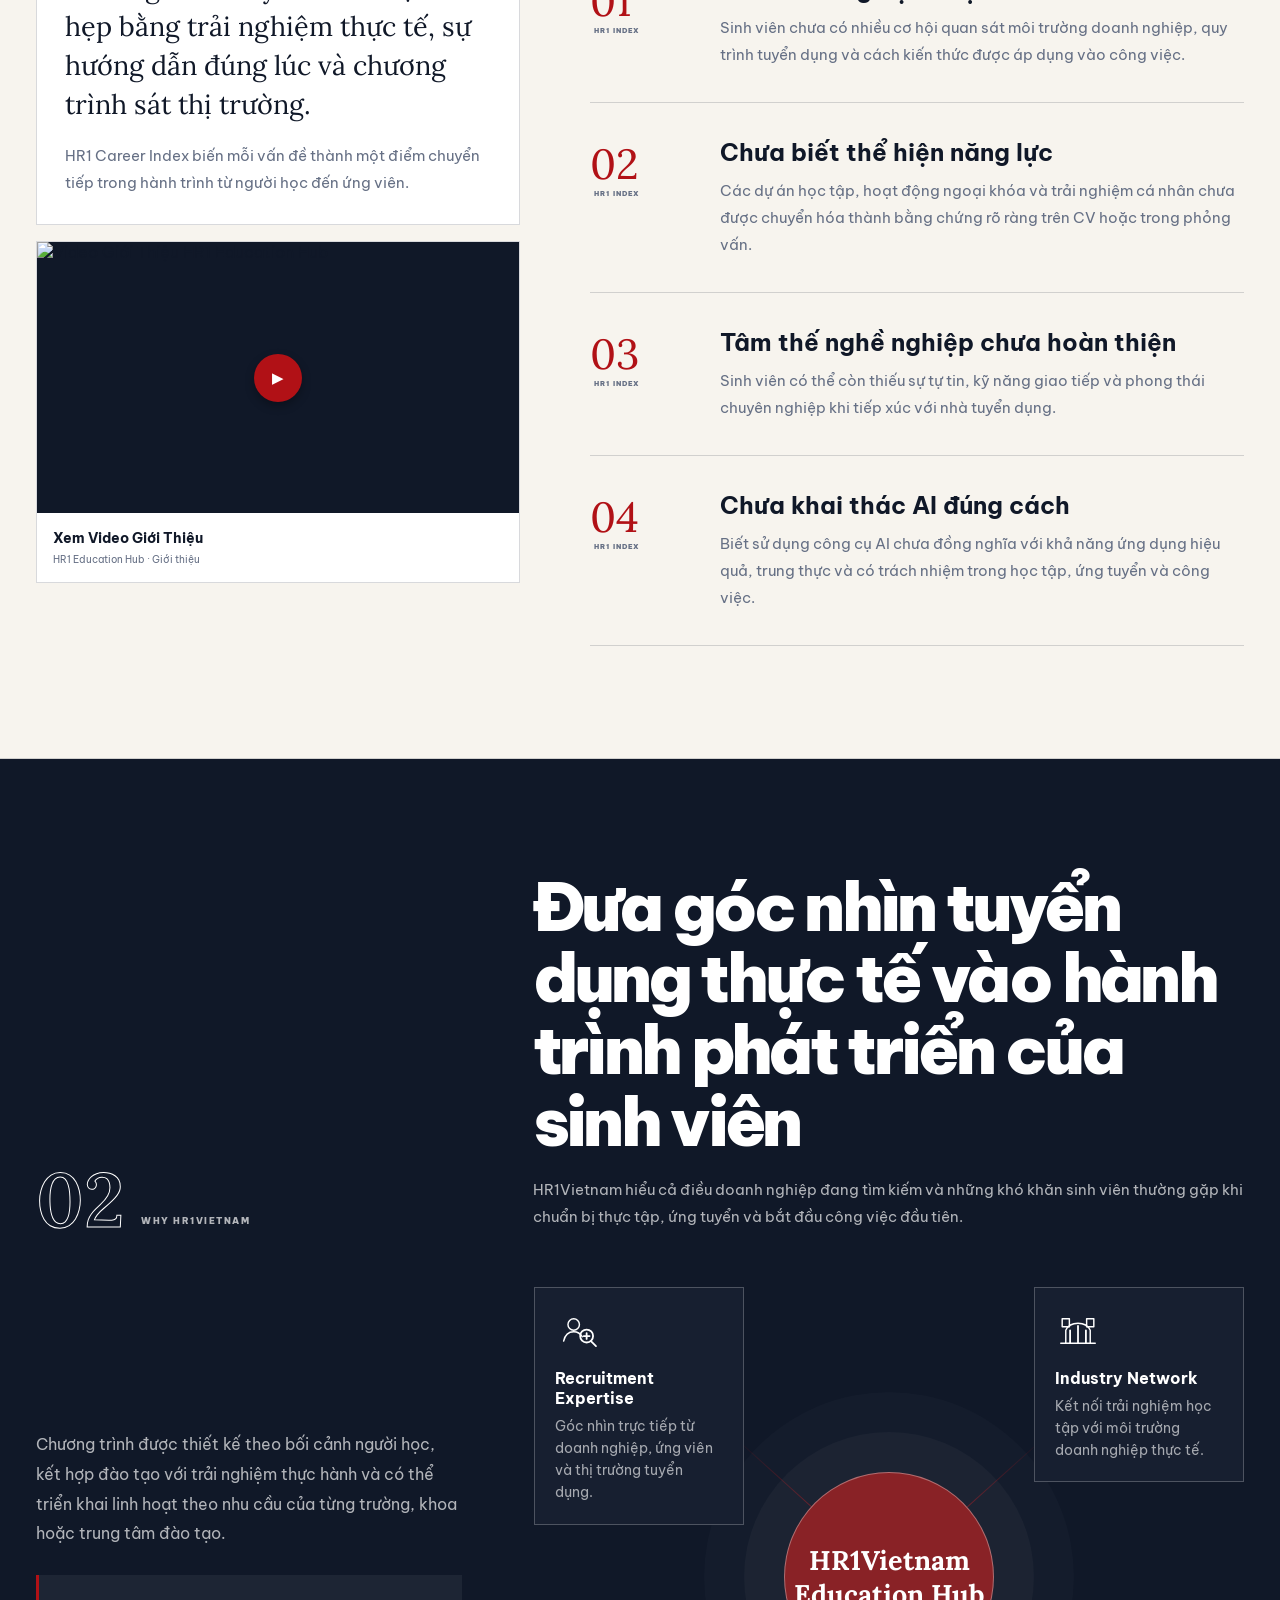
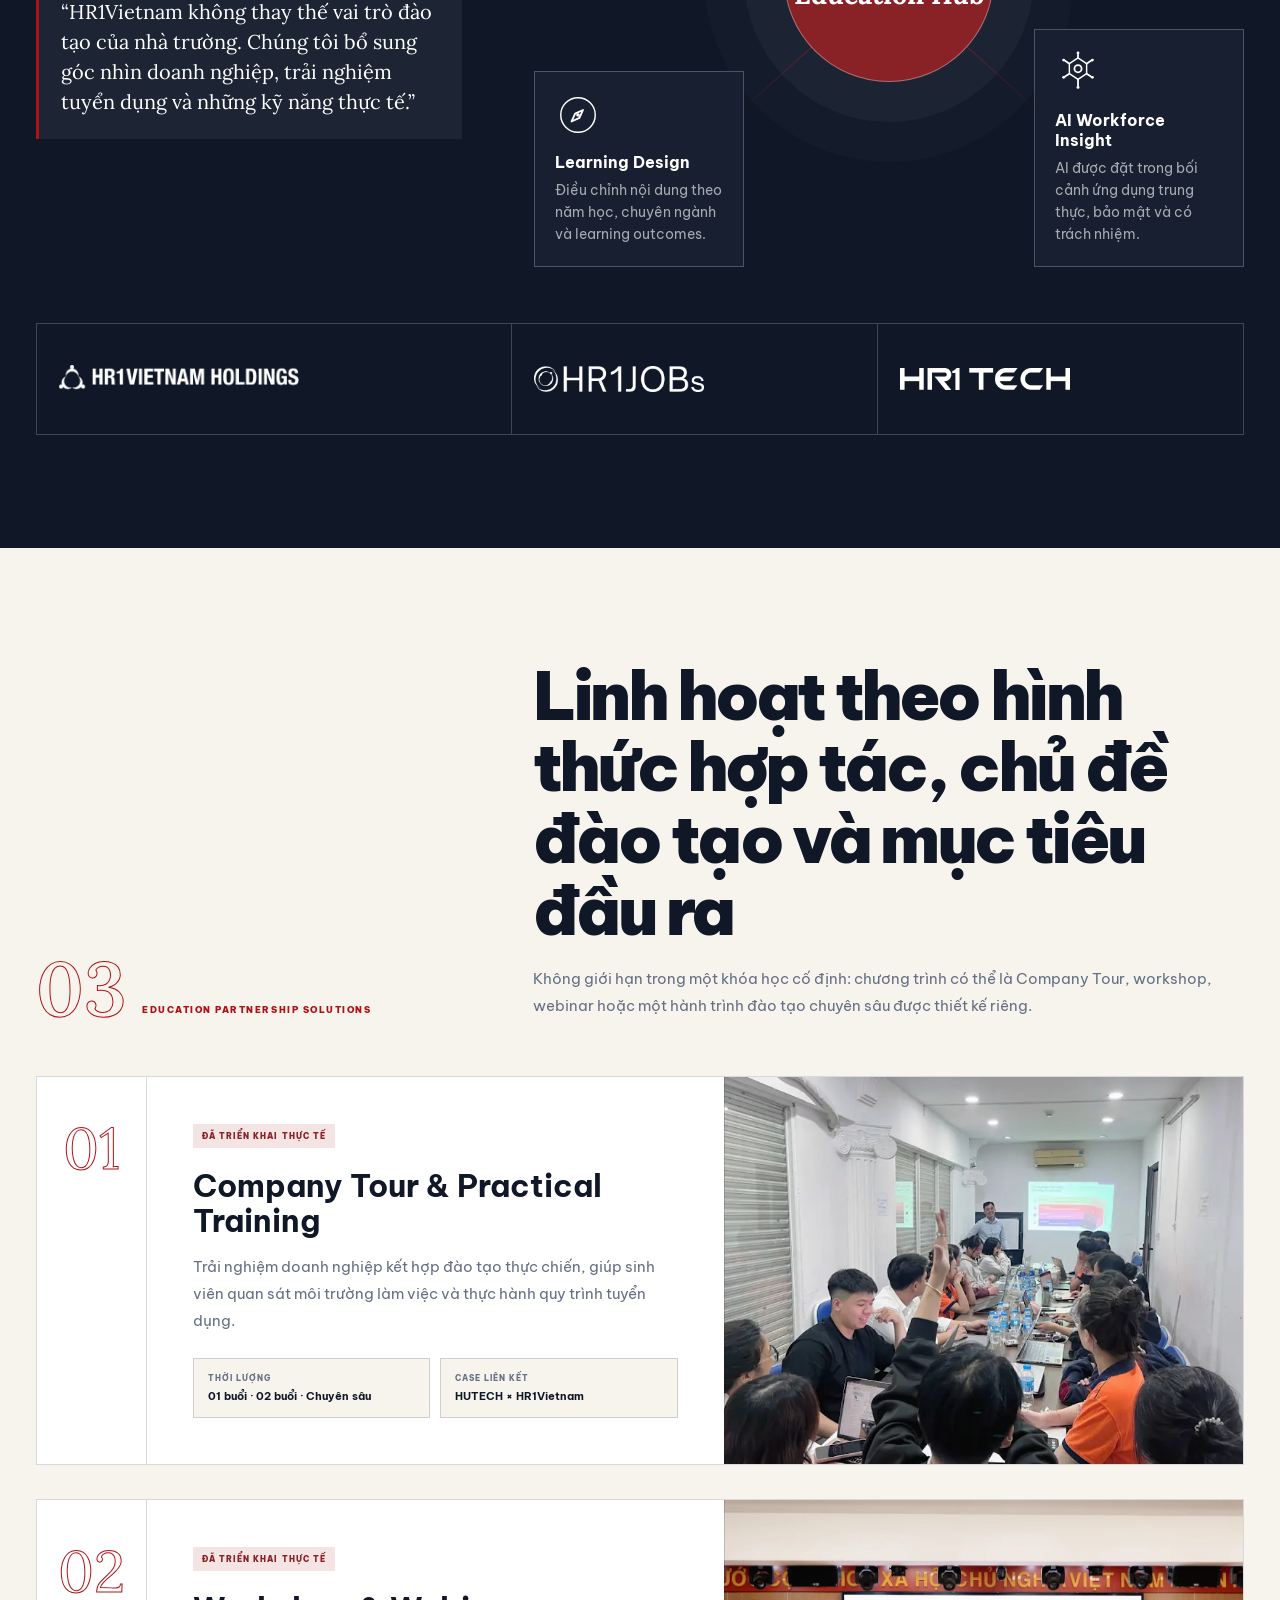
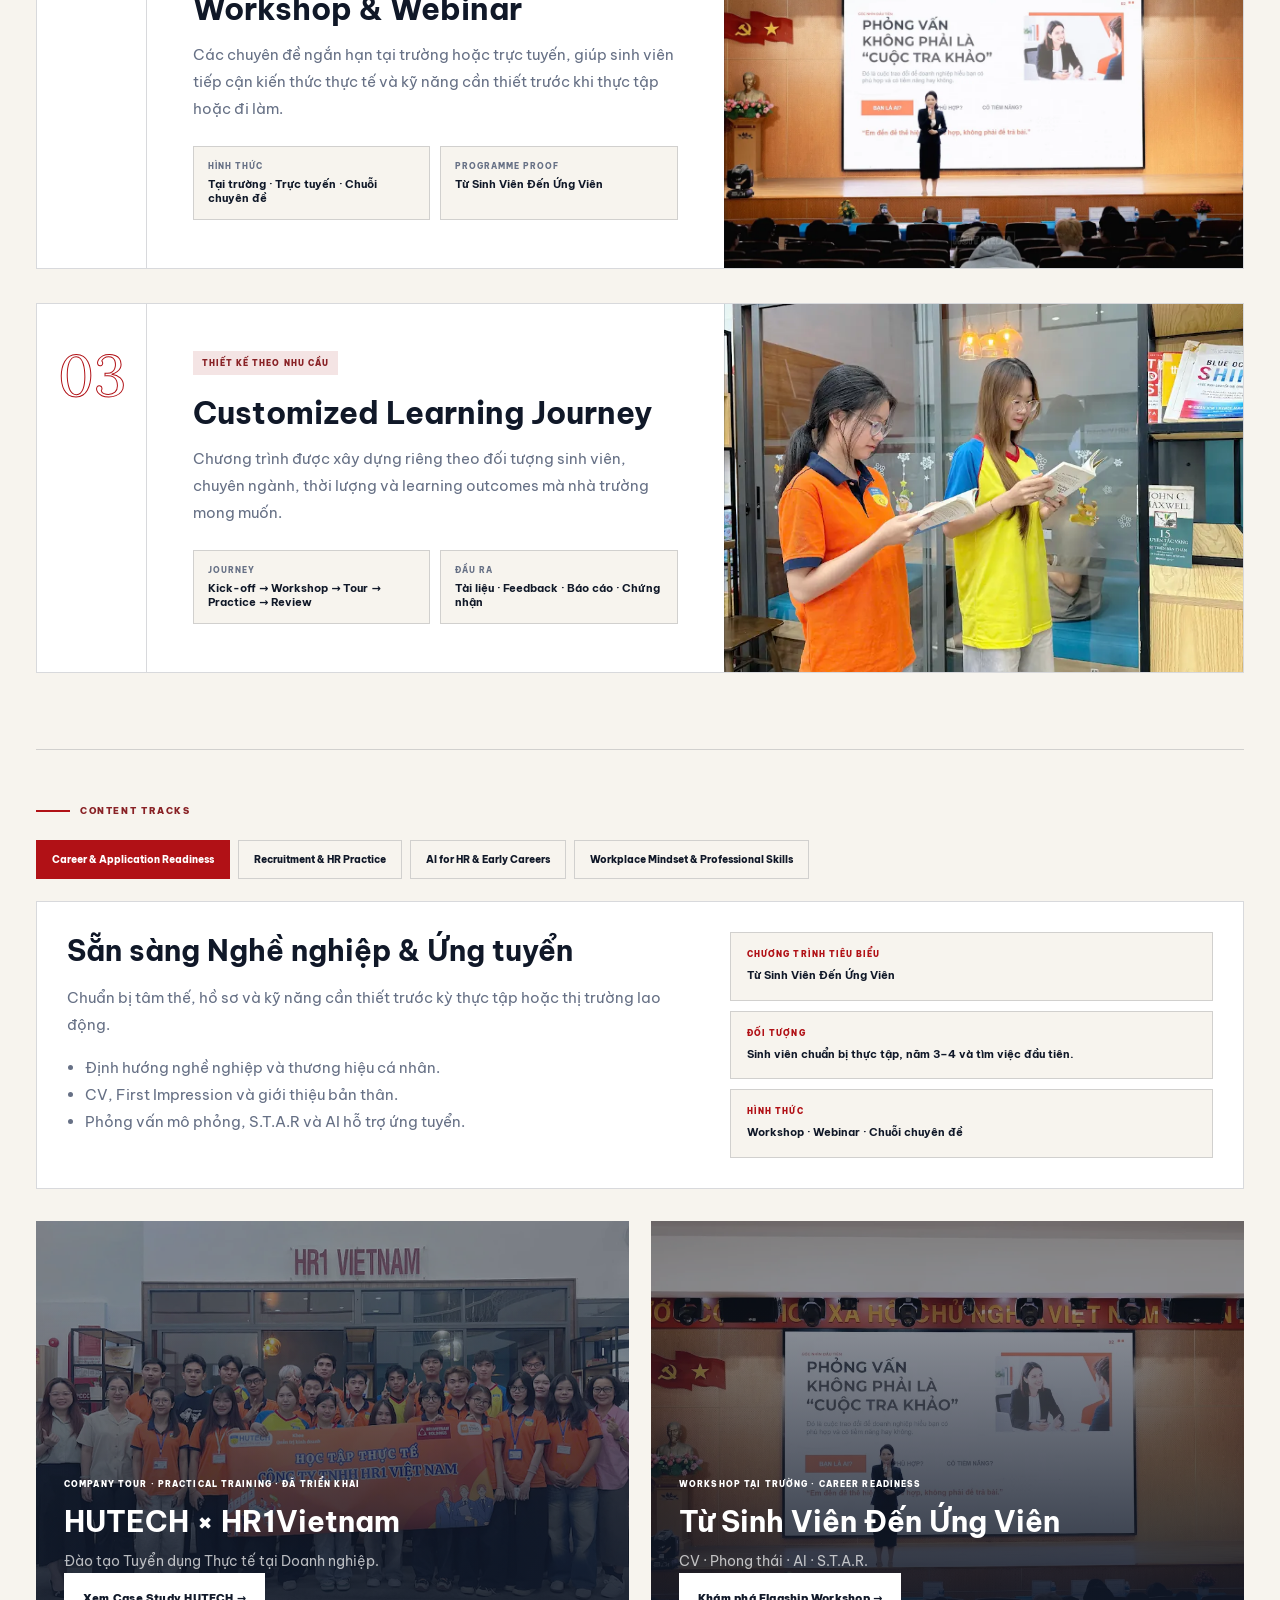
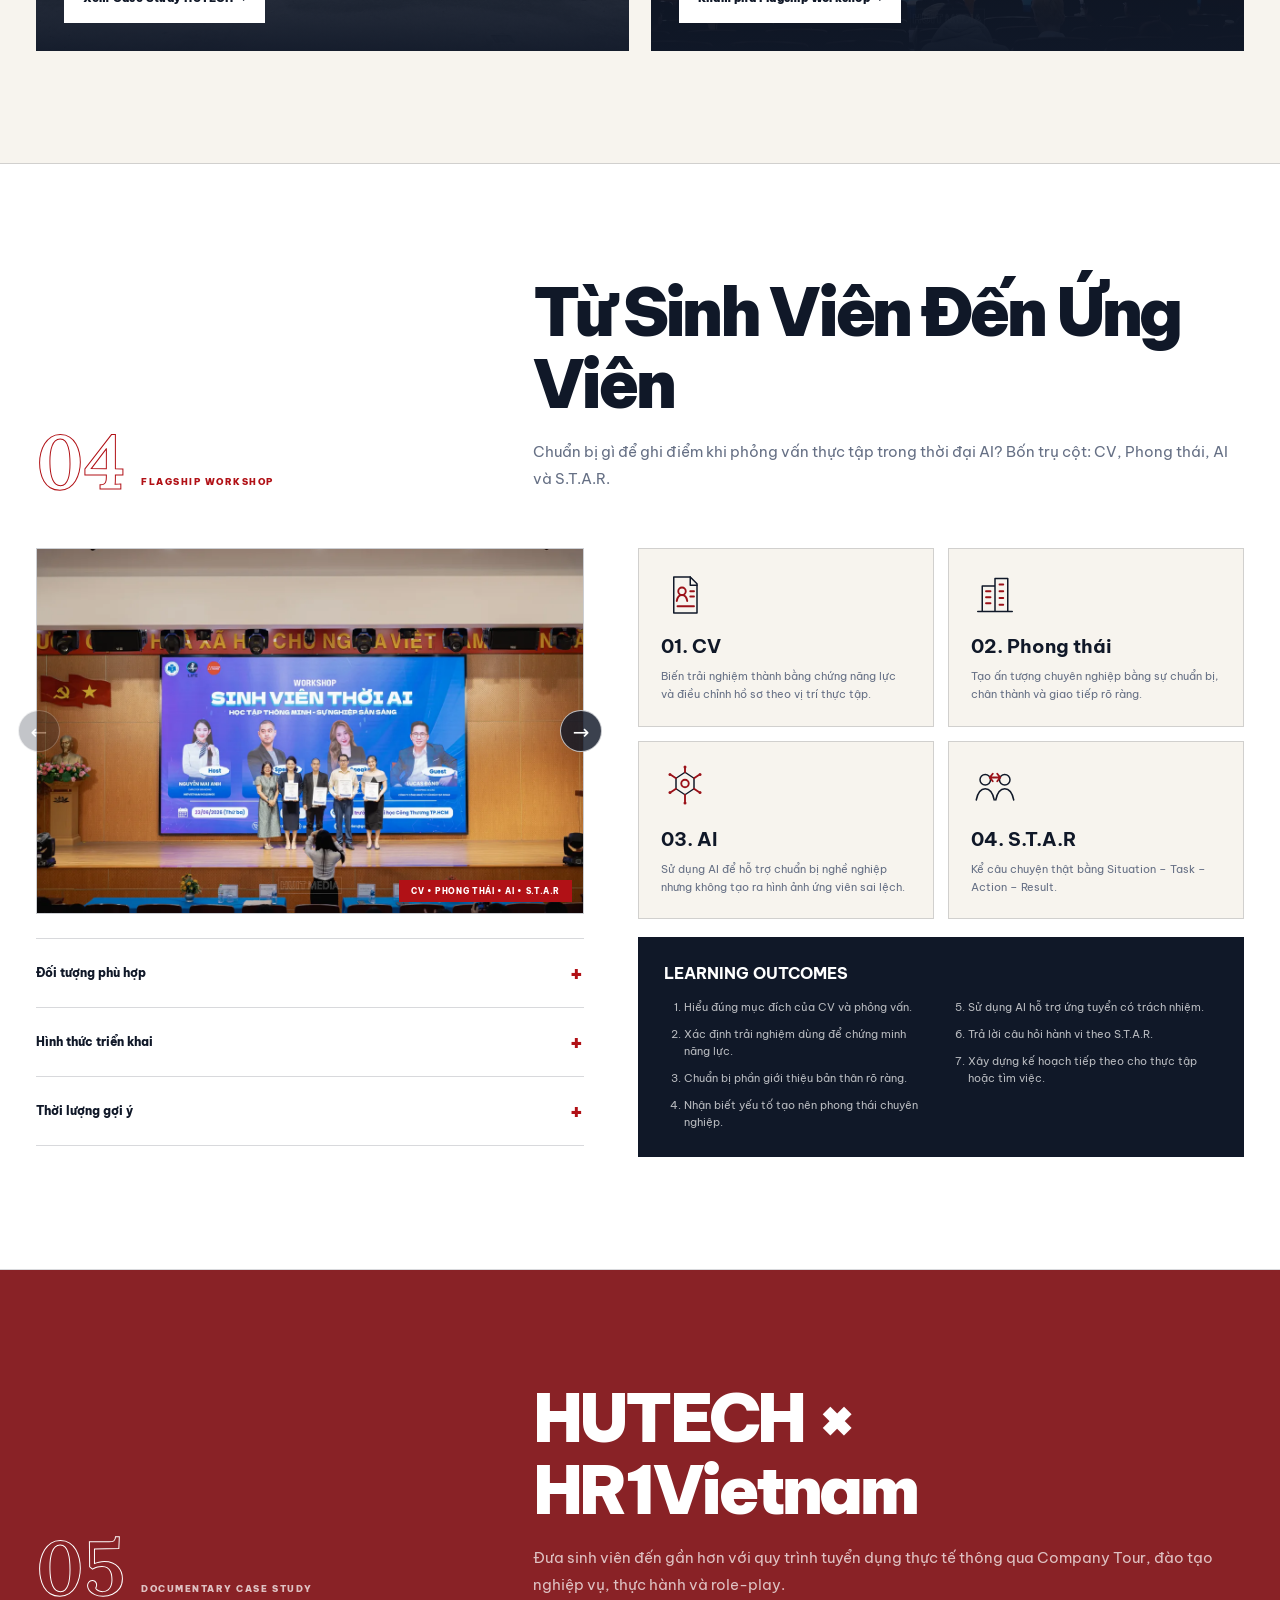
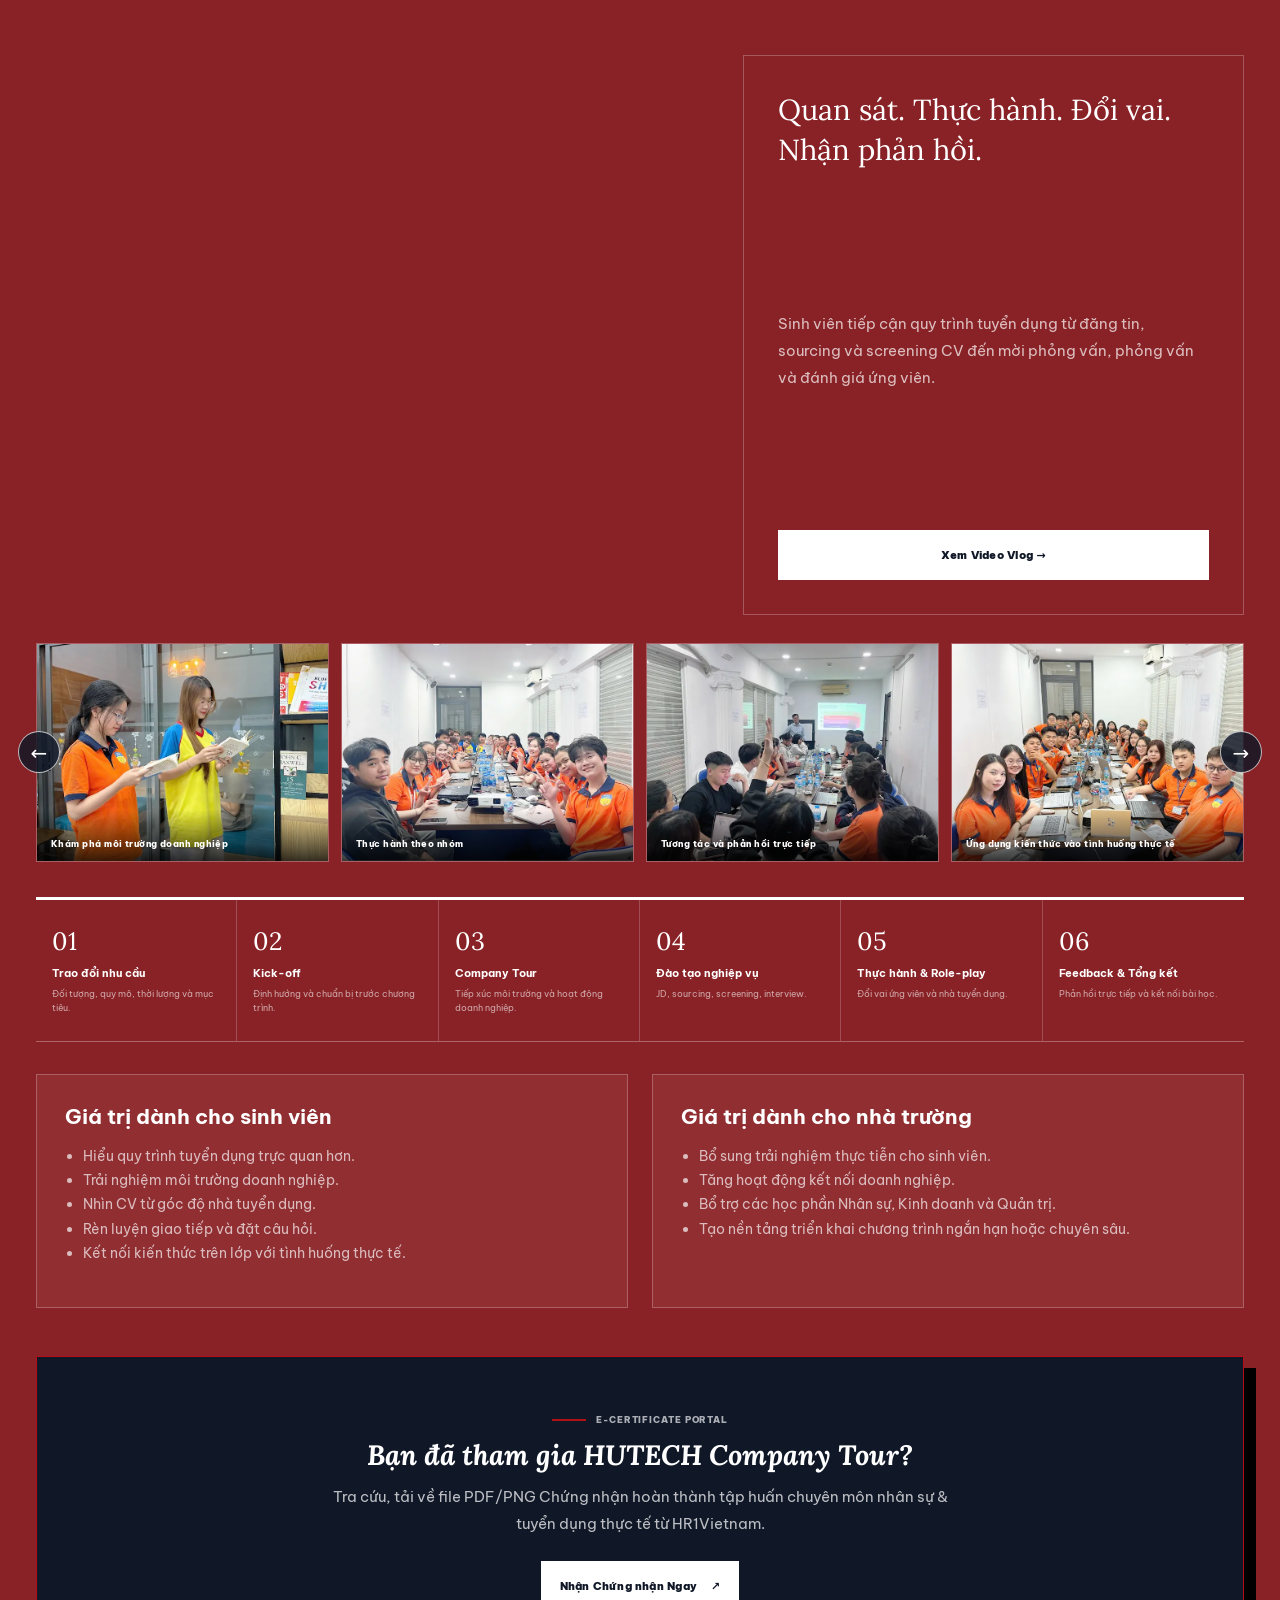
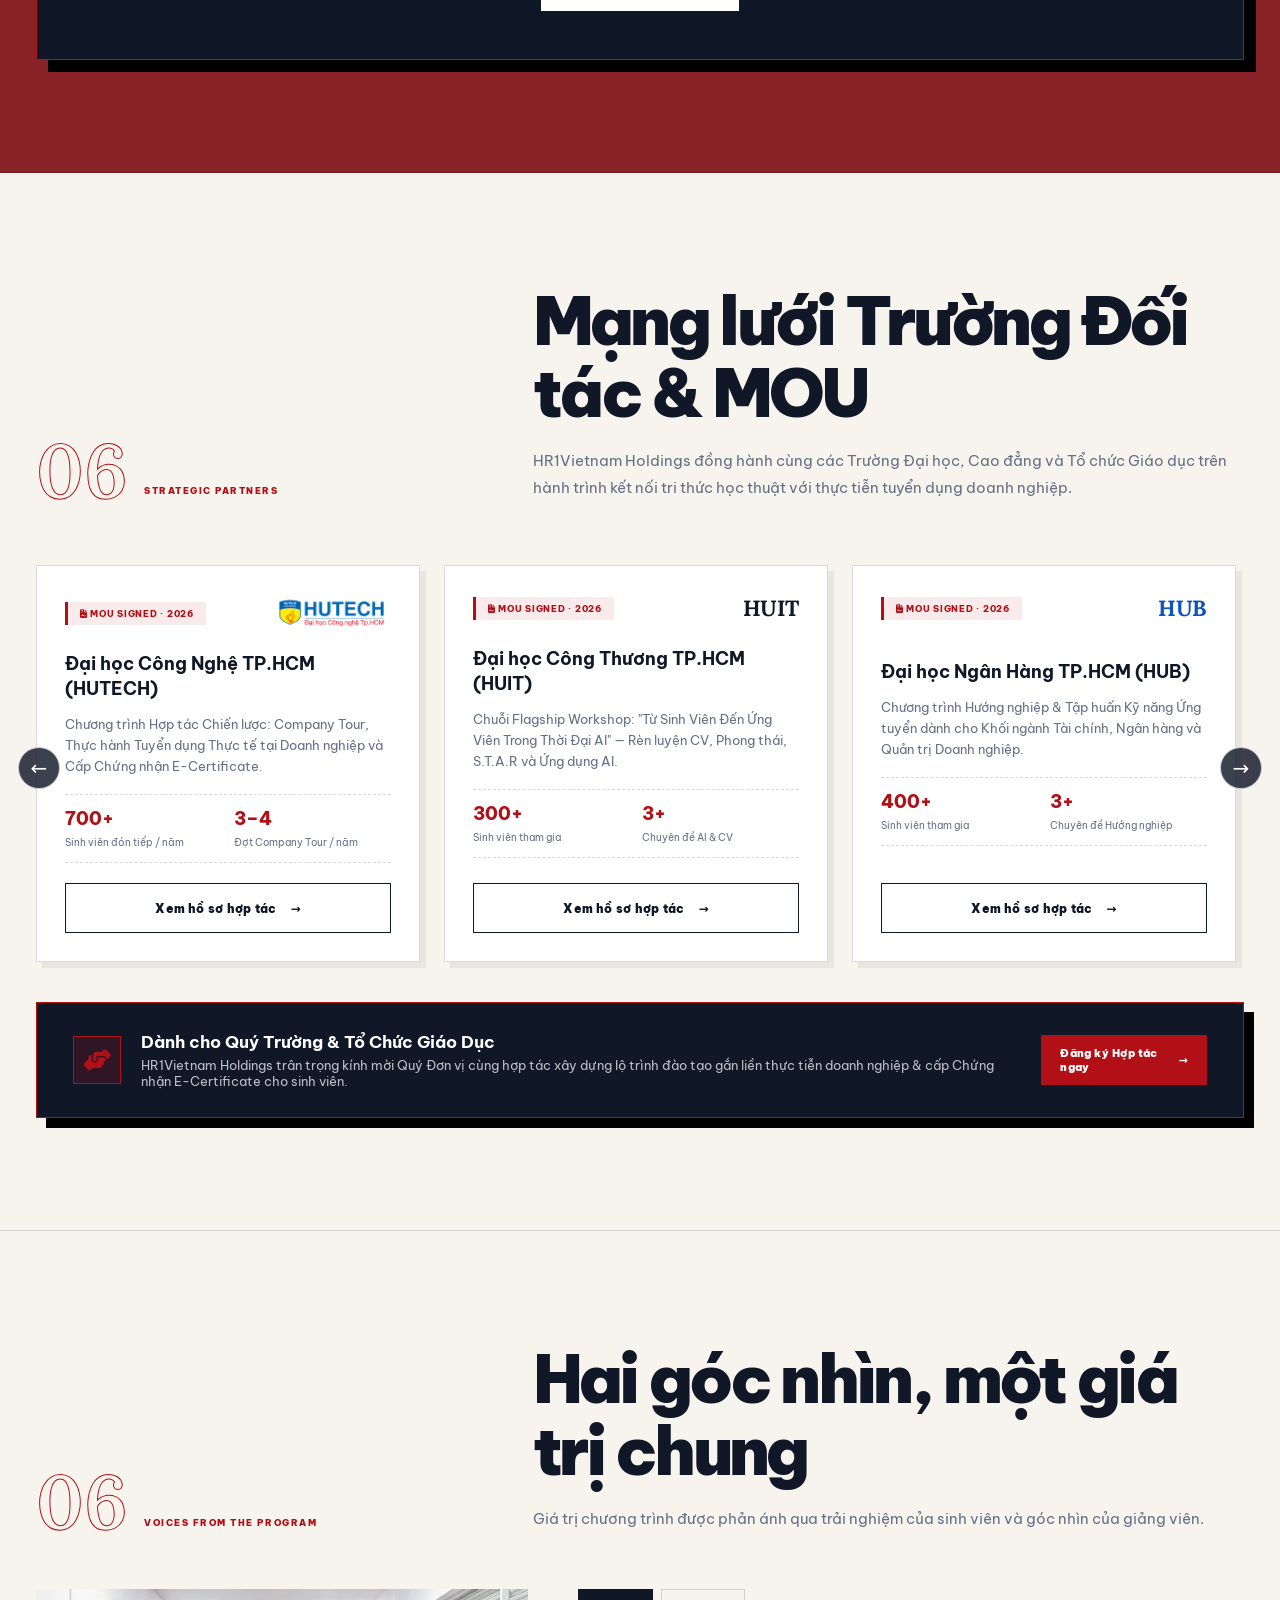
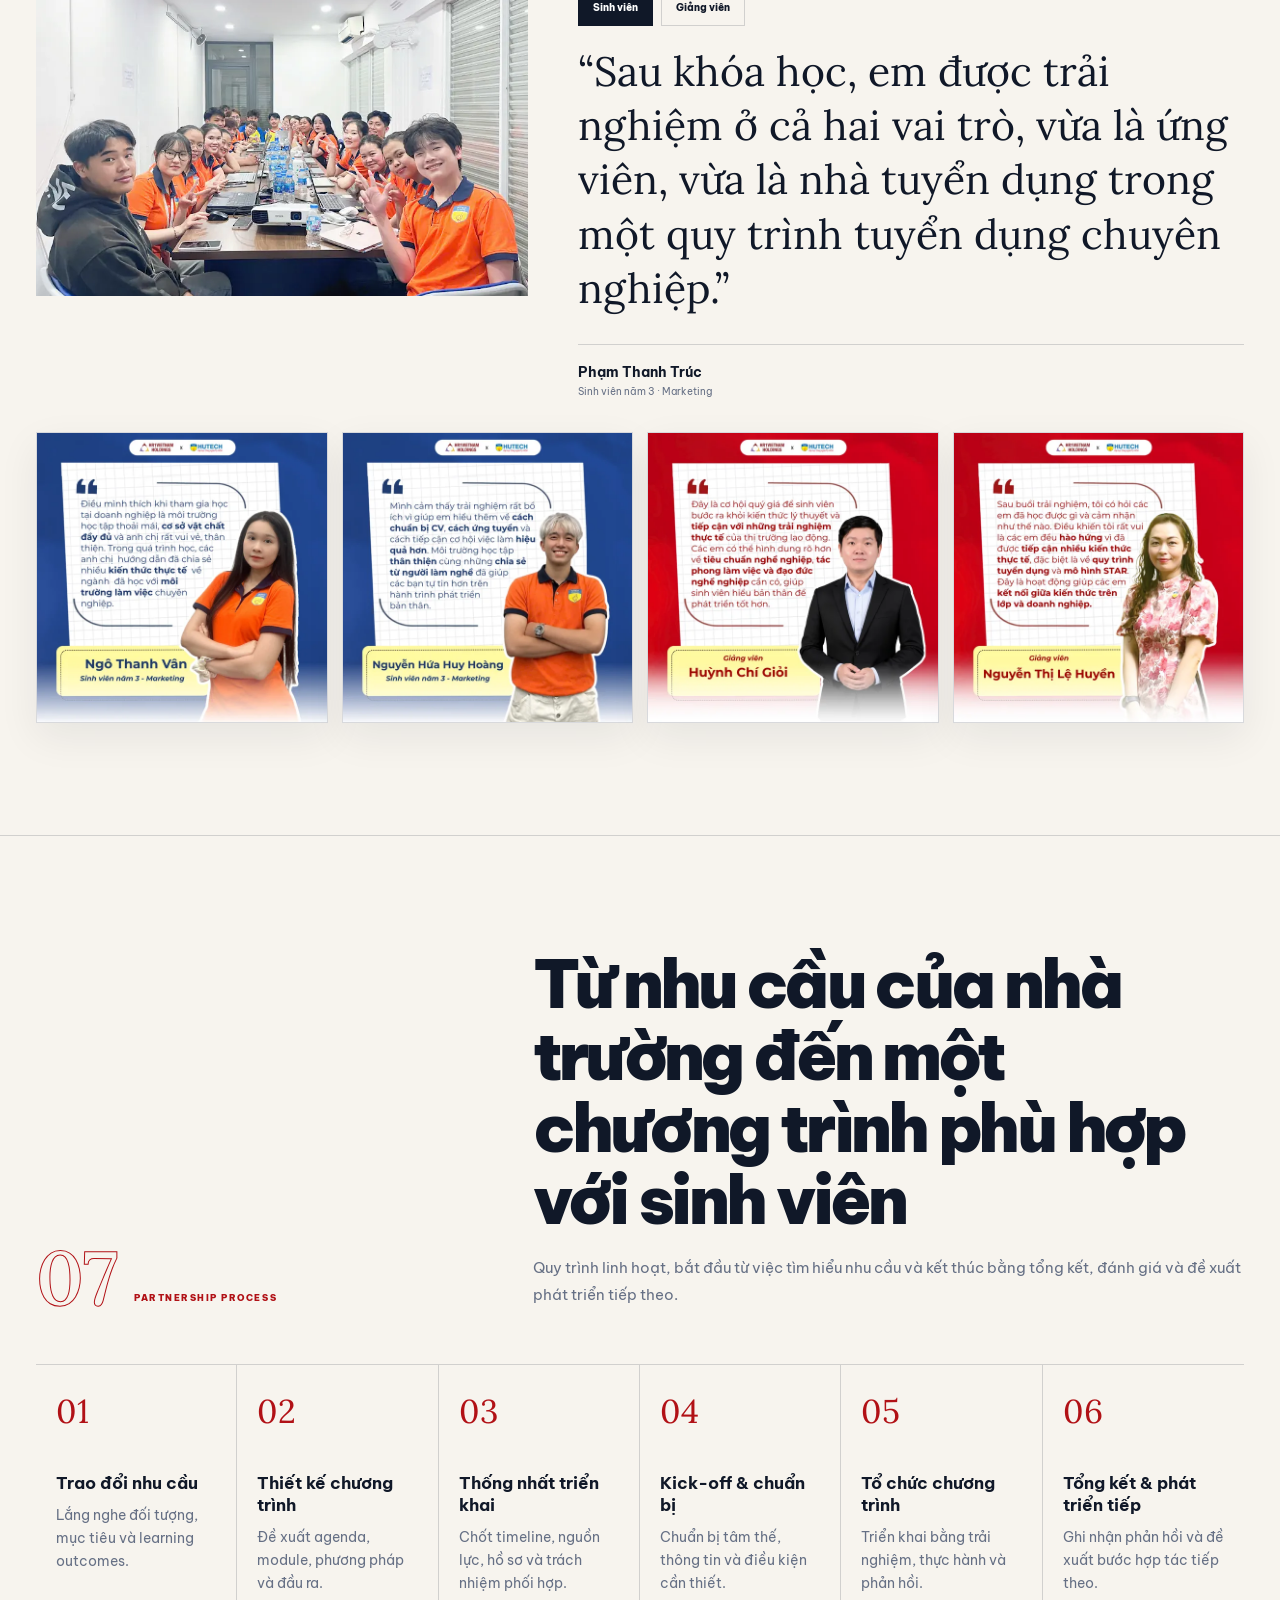
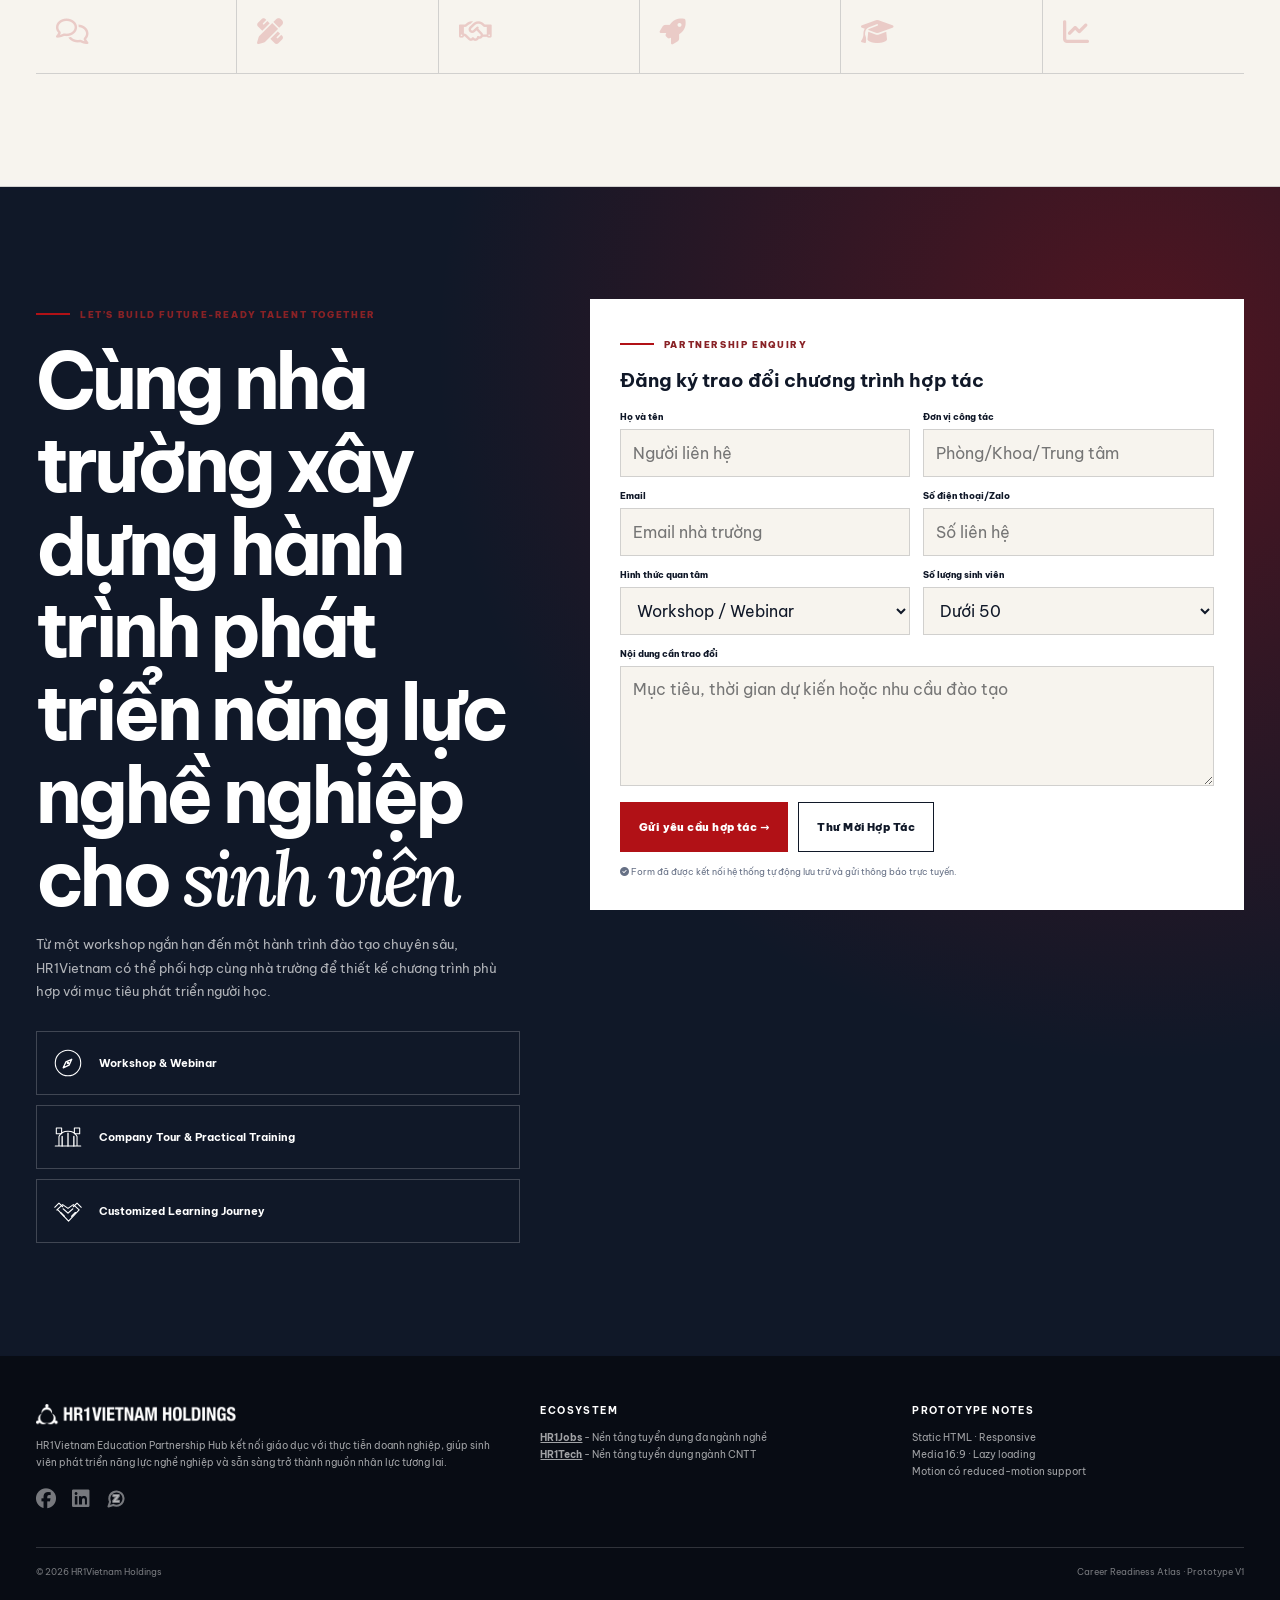
==== commit 1e327e6c: "feat: integrate real HUTECH photos, official 2025 recap article URL, and key milestone metrics" ====
--- a/index.html
+++ b/index.html
@@ -1146,8 +1146,8 @@
                 <h3>Đại học Công Nghệ TP.HCM (HUTECH)</h3>
                 <p>Chương trình Hợp tác Chiến lược: Company Tour, Thực hành Tuyển dụng Thực tế tại Doanh nghiệp và Cấp Chứng nhận E-Certificate.</p>
                 <div class="partner-stats">
-                  <div><strong>500+</strong><span>Sinh viên tham gia</span></div>
-                  <div><strong>4+</strong><span>Chuỗi Workshop</span></div>
+                  <div><strong>700+</strong><span>Sinh viên đón tiếp / năm</span></div>
+                  <div><strong>3–4</strong><span>Đợt Company Tour / năm</span></div>
                 </div>
               </div>
               <div class="partner-card-footer">
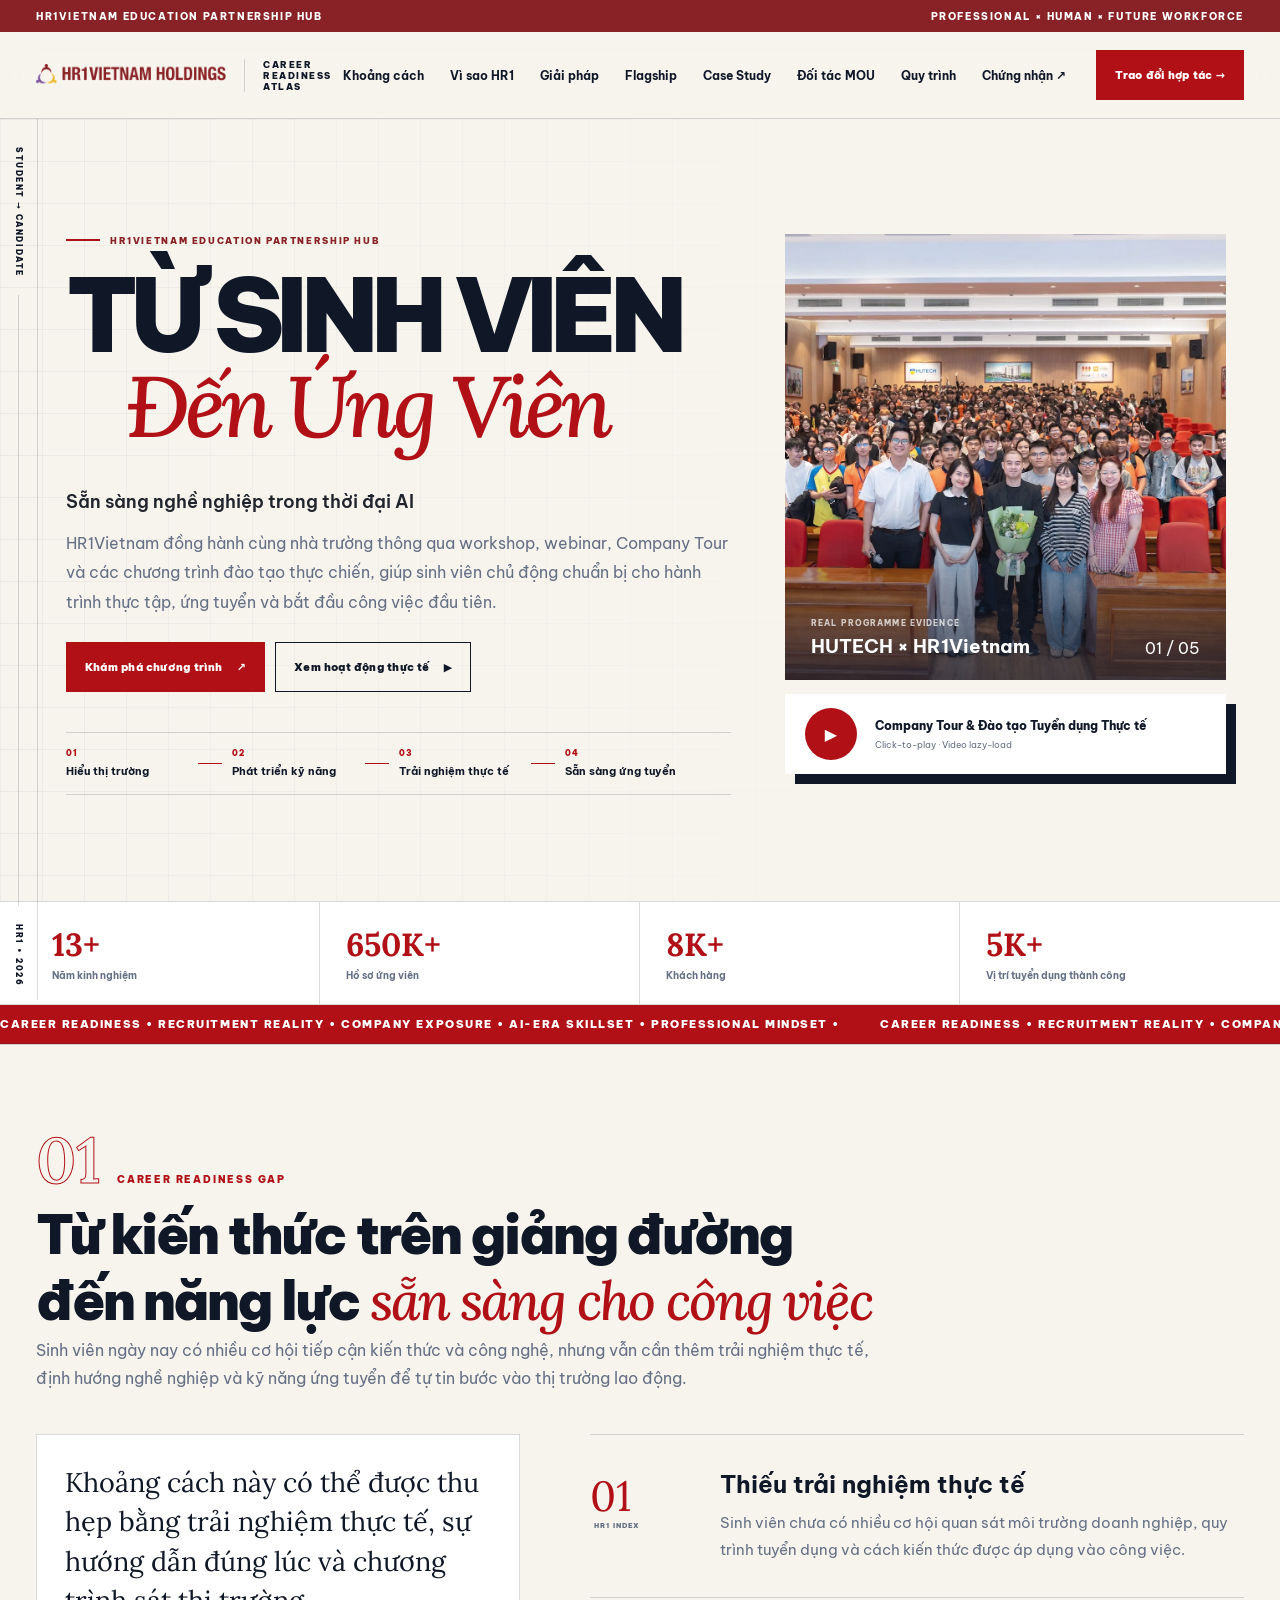
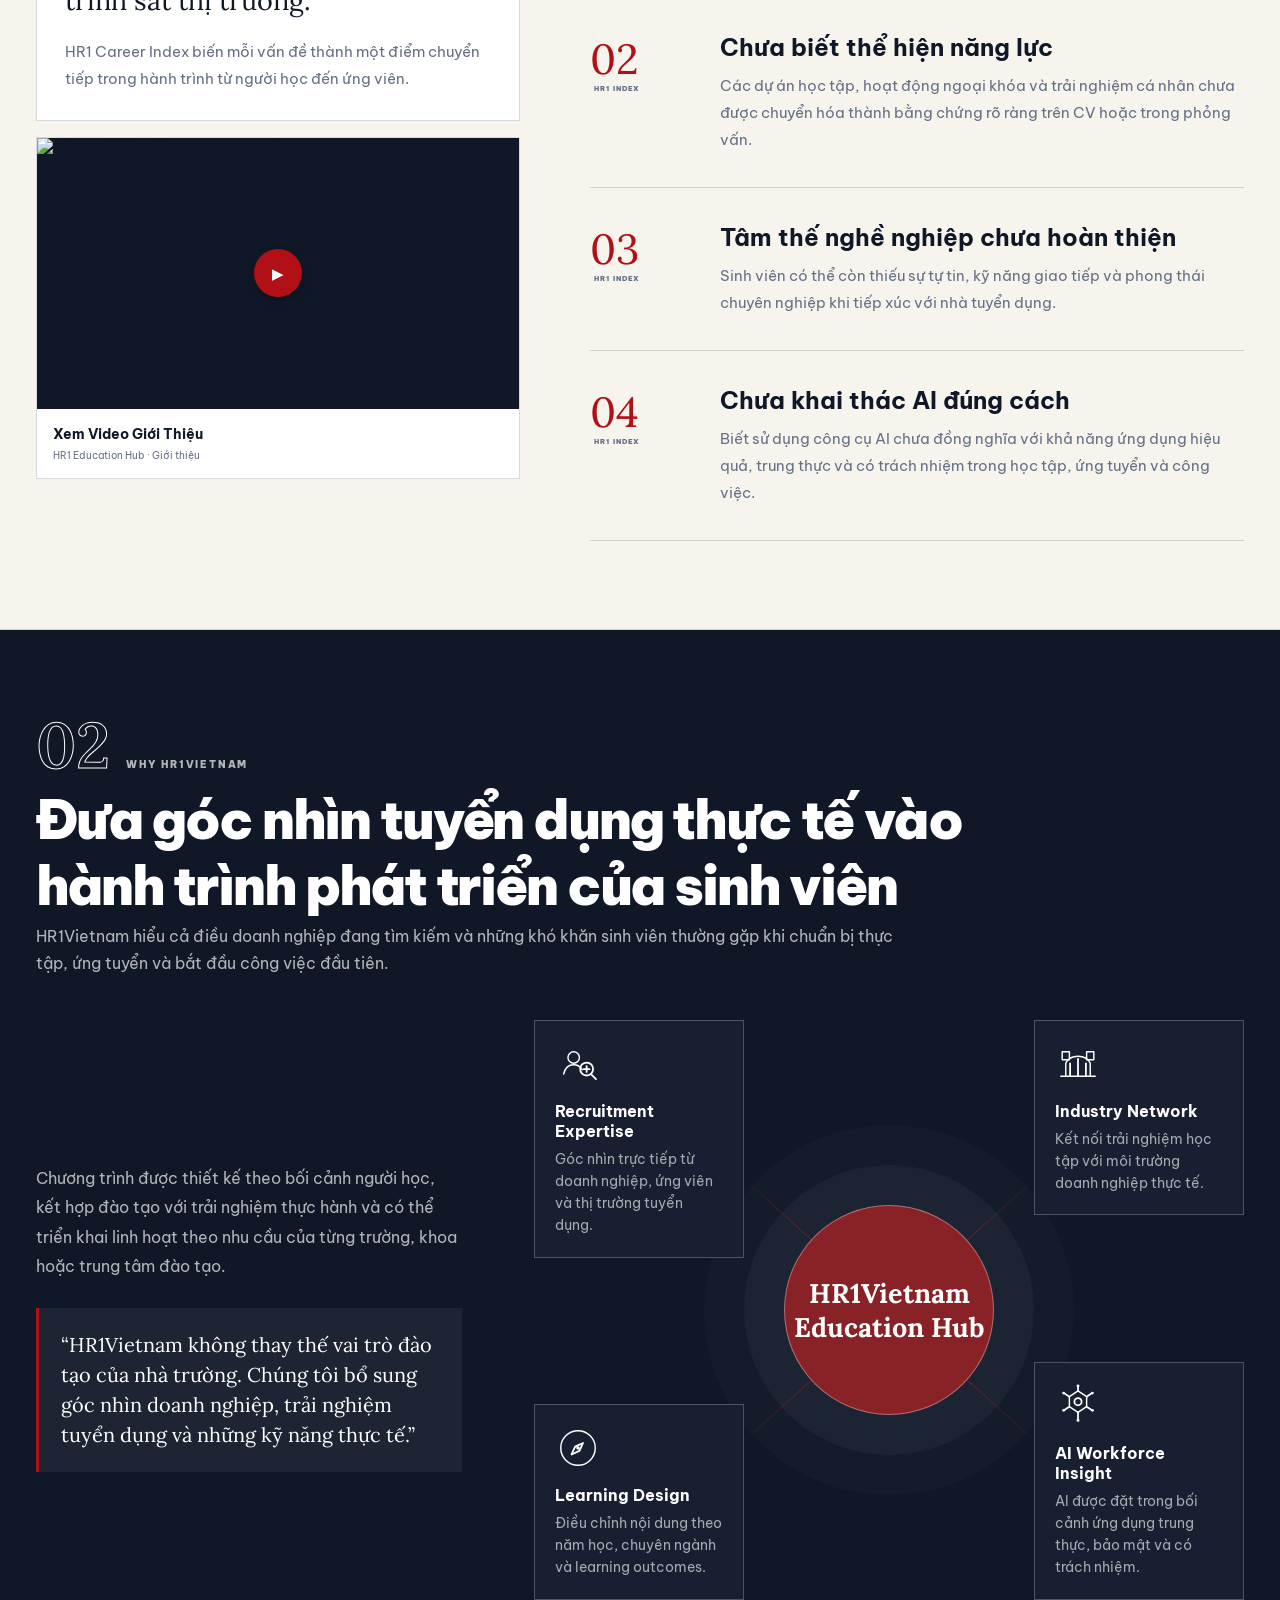
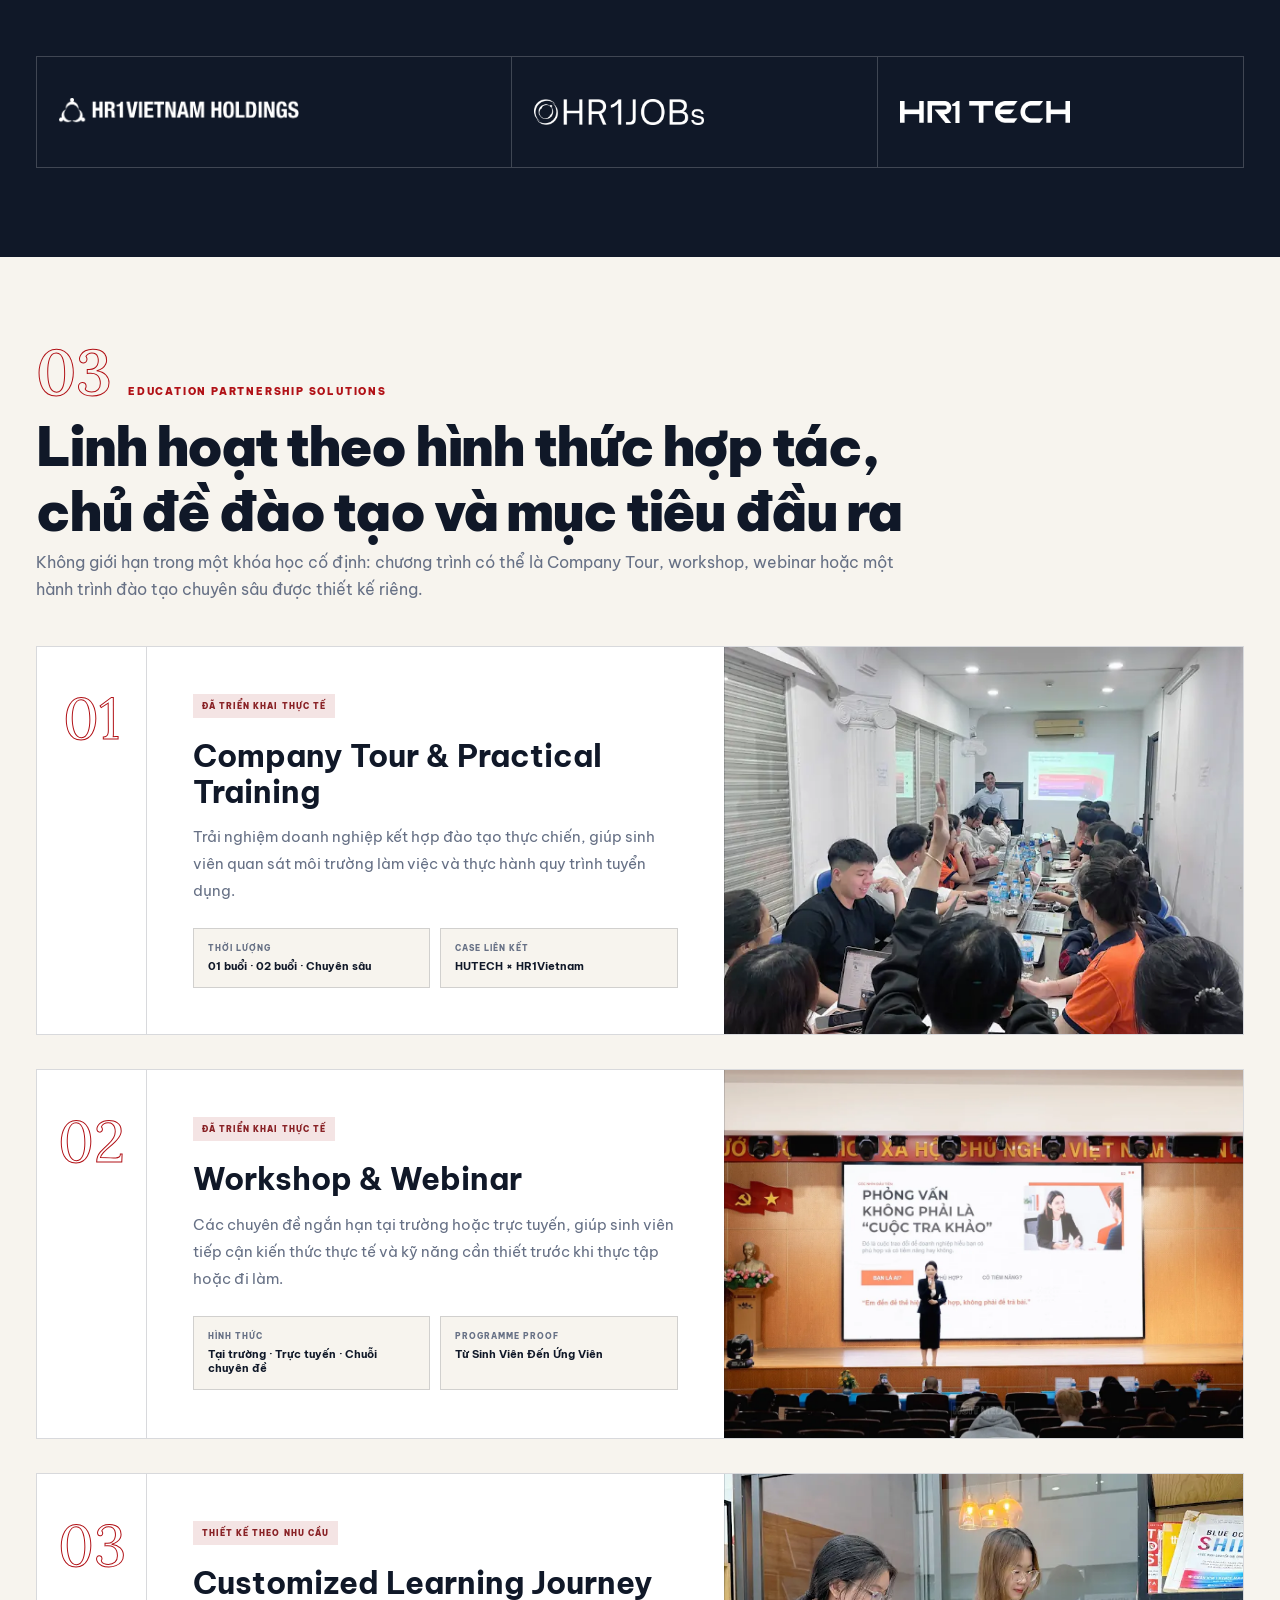
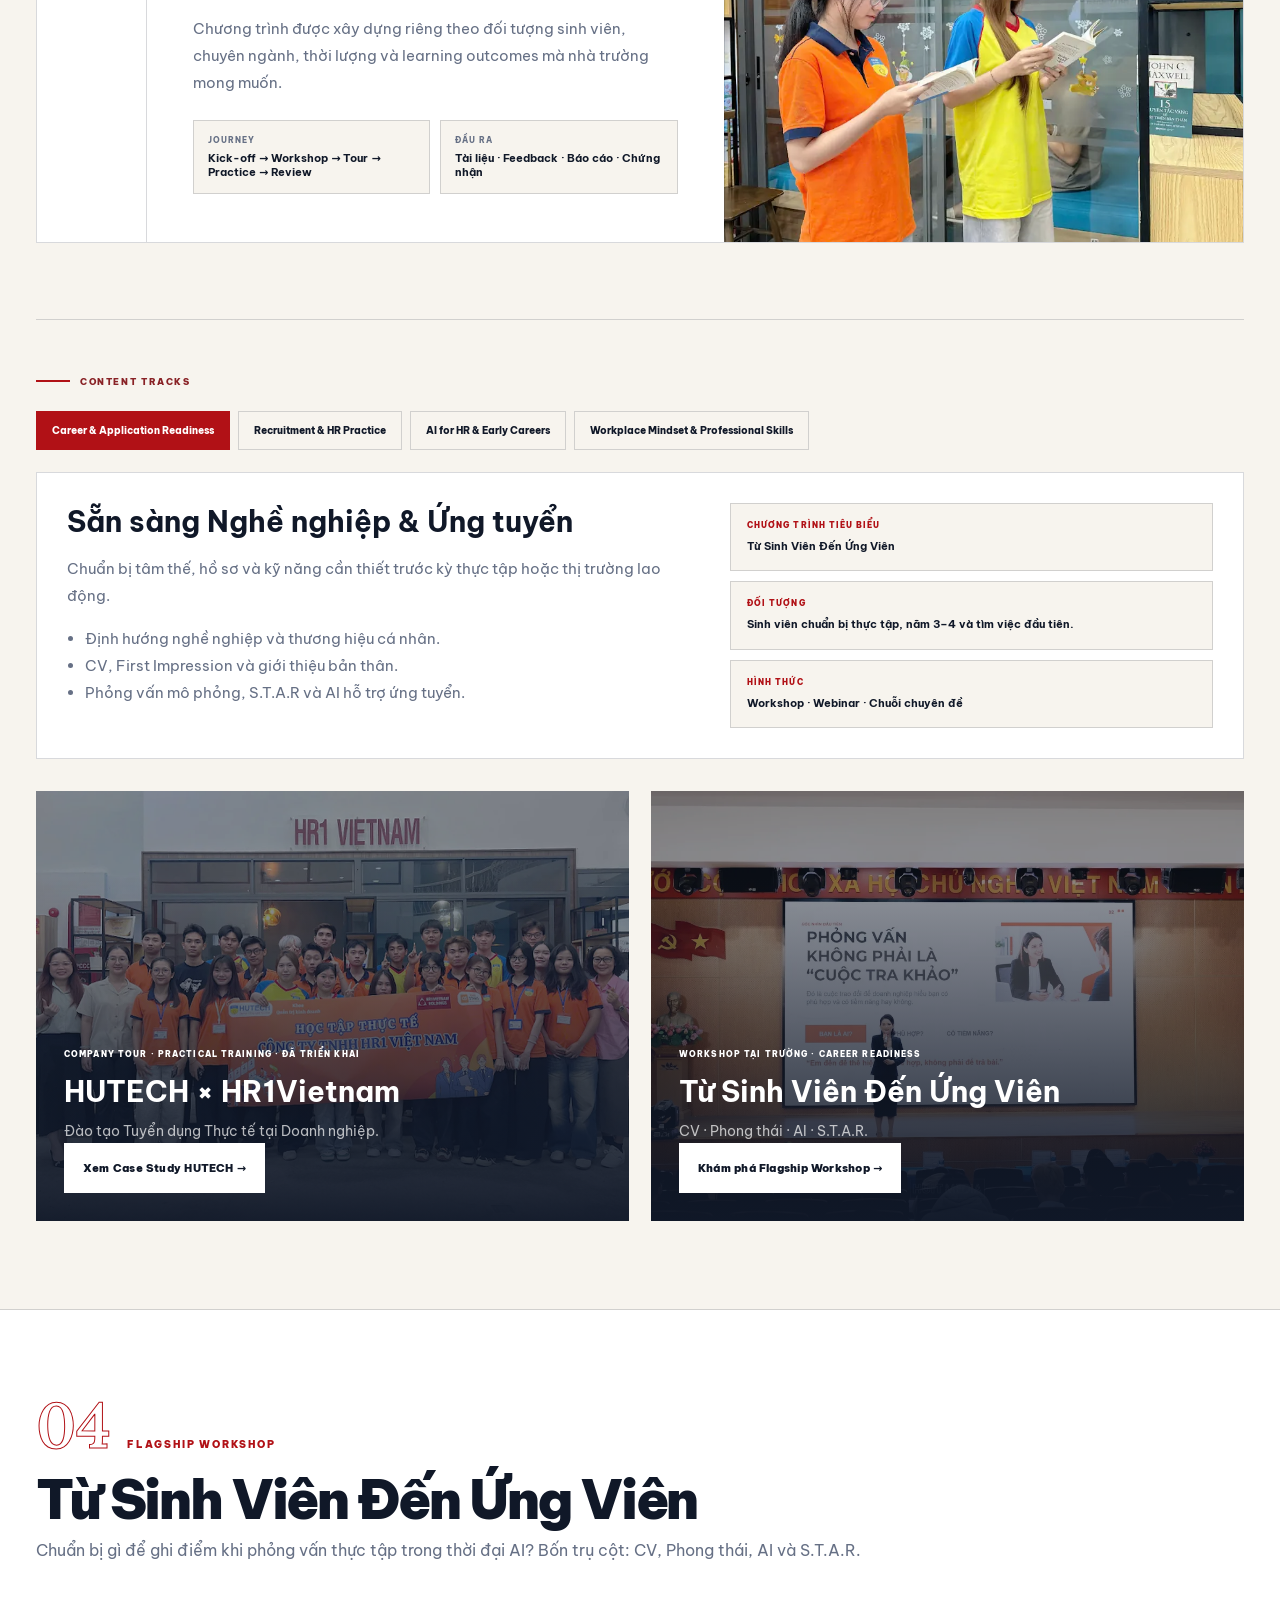
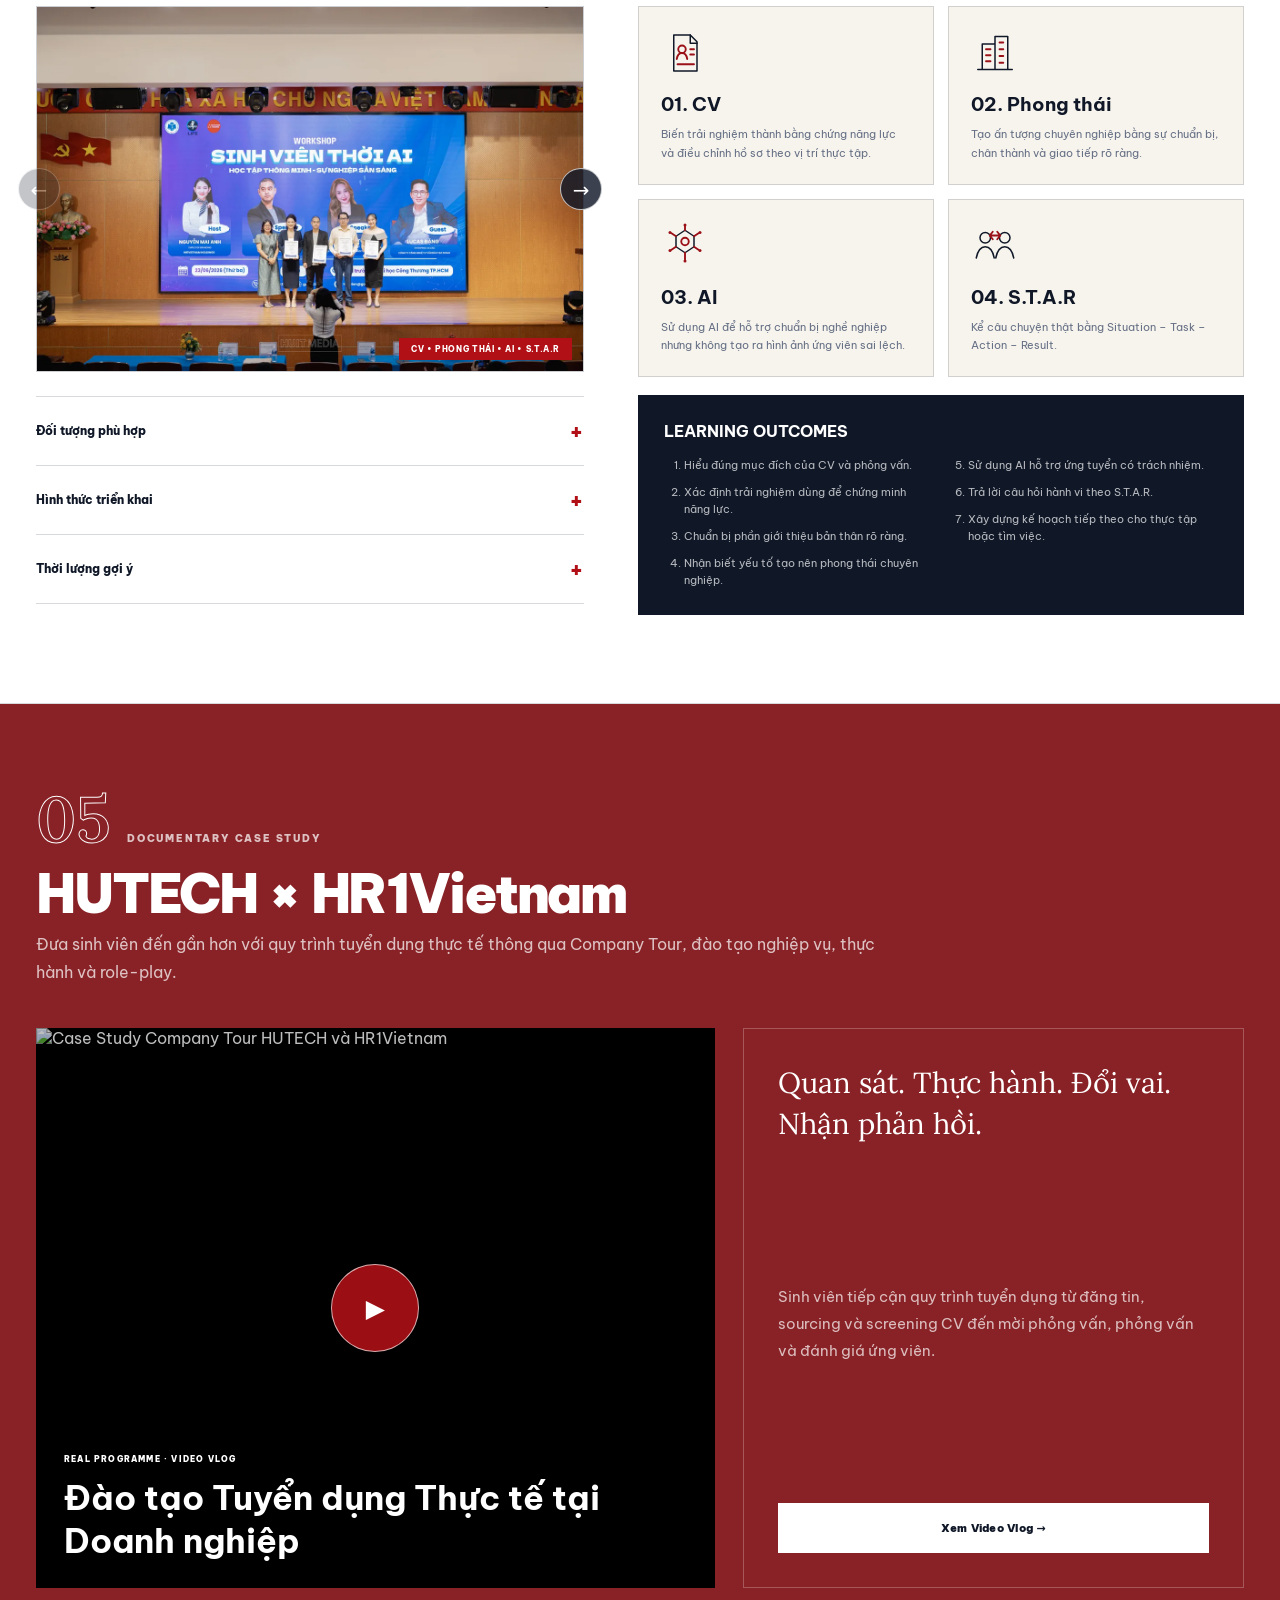
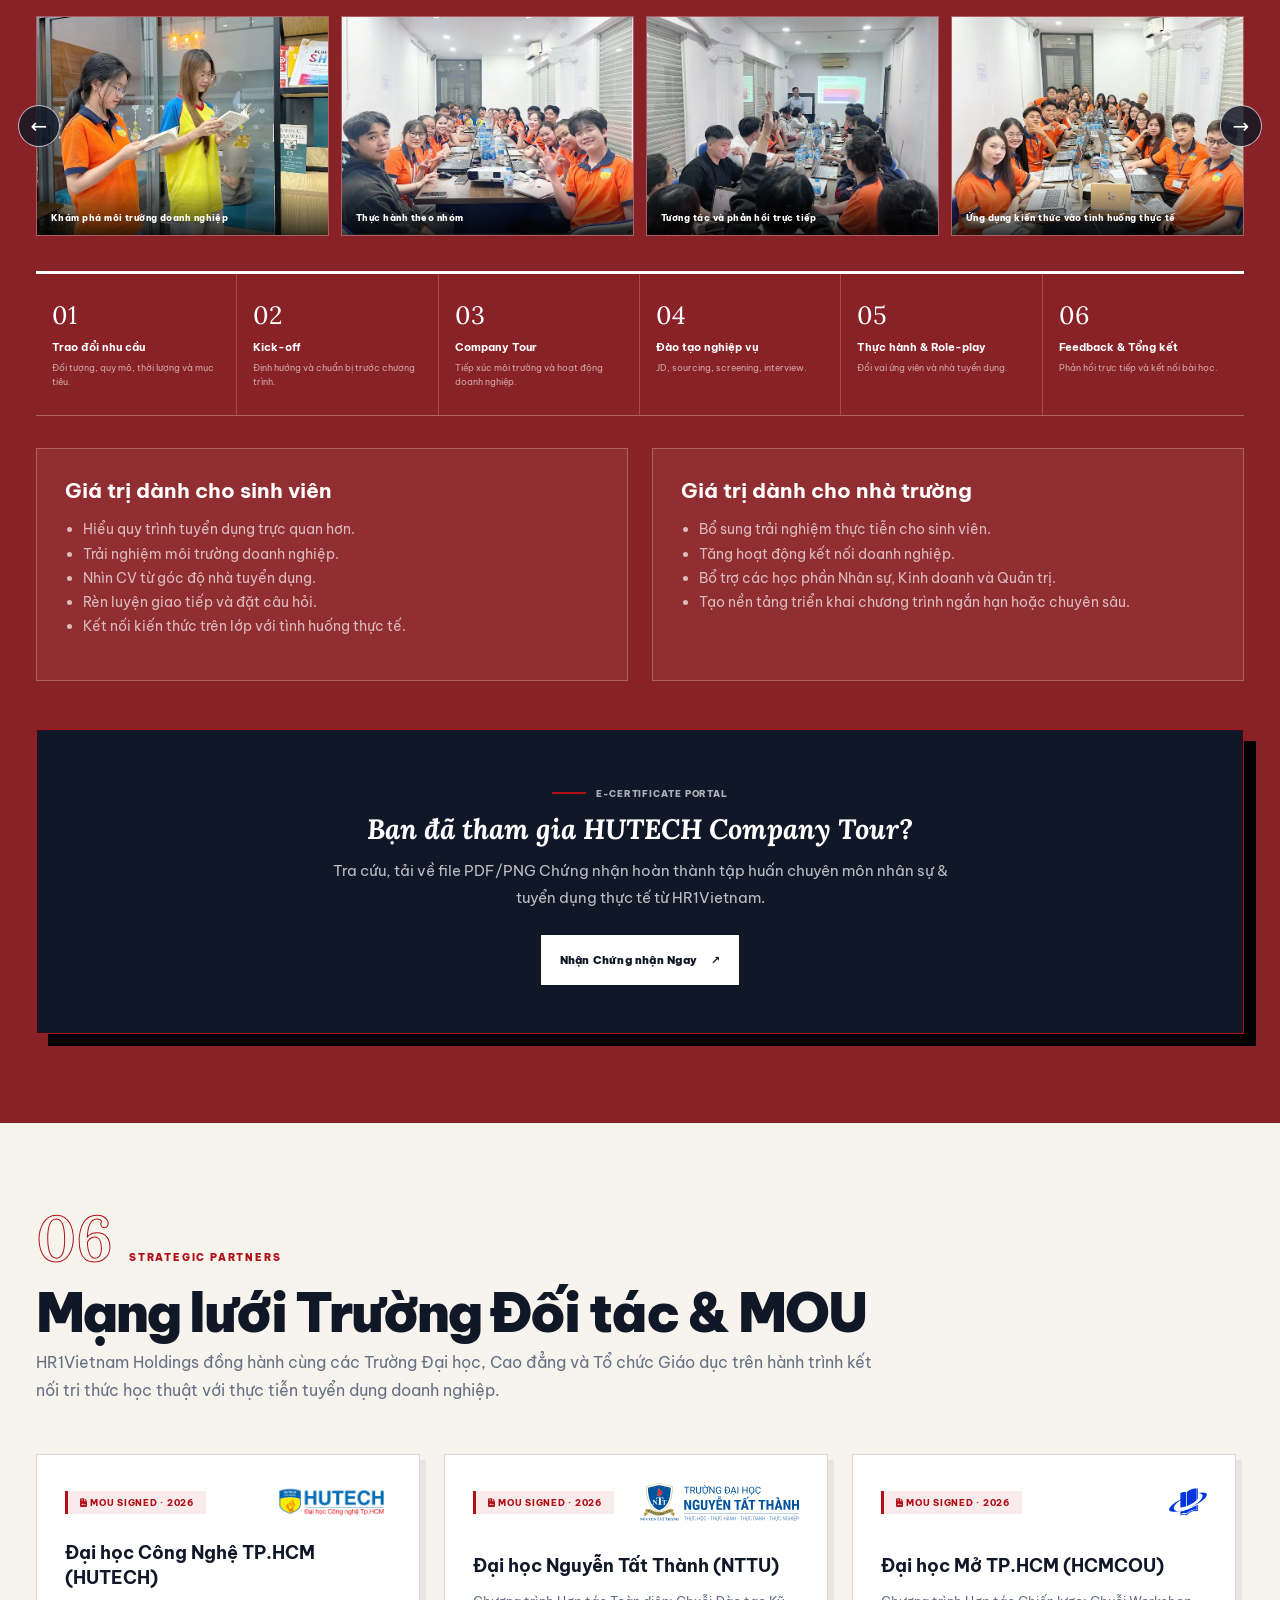
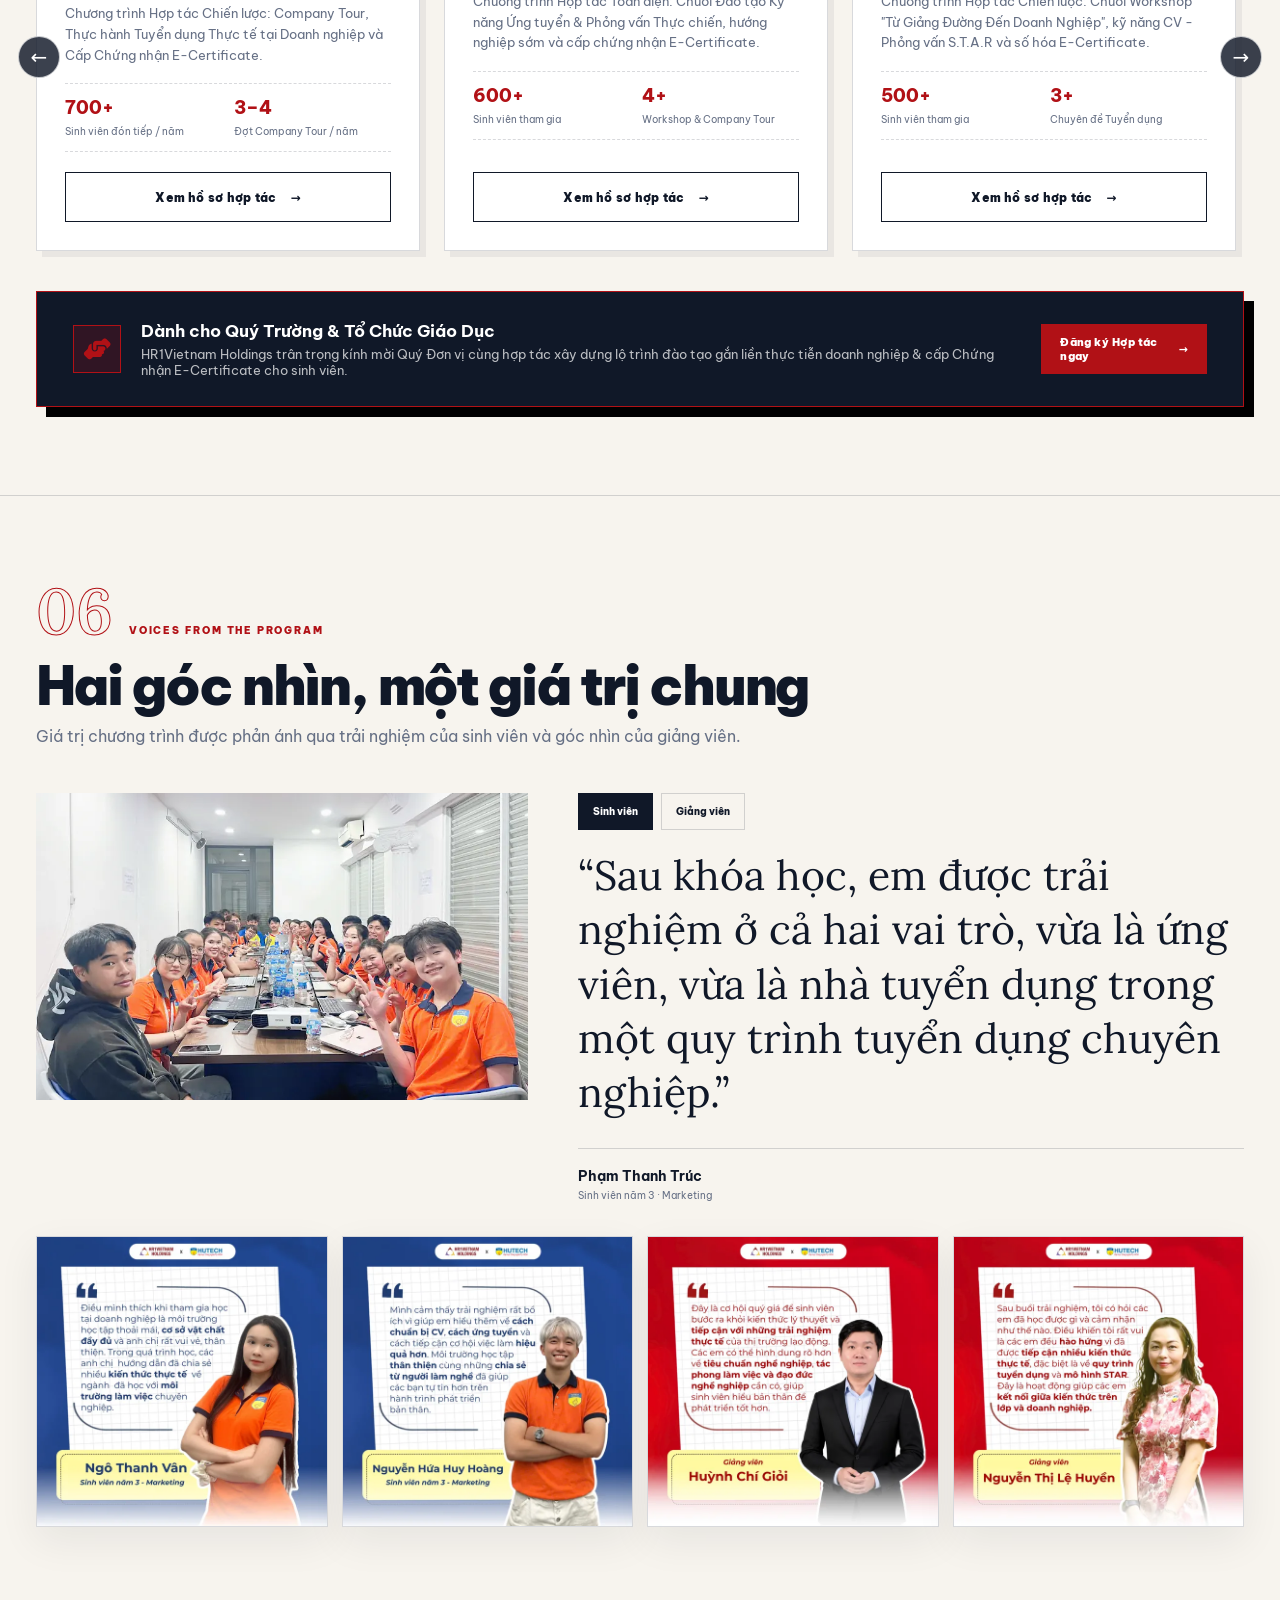
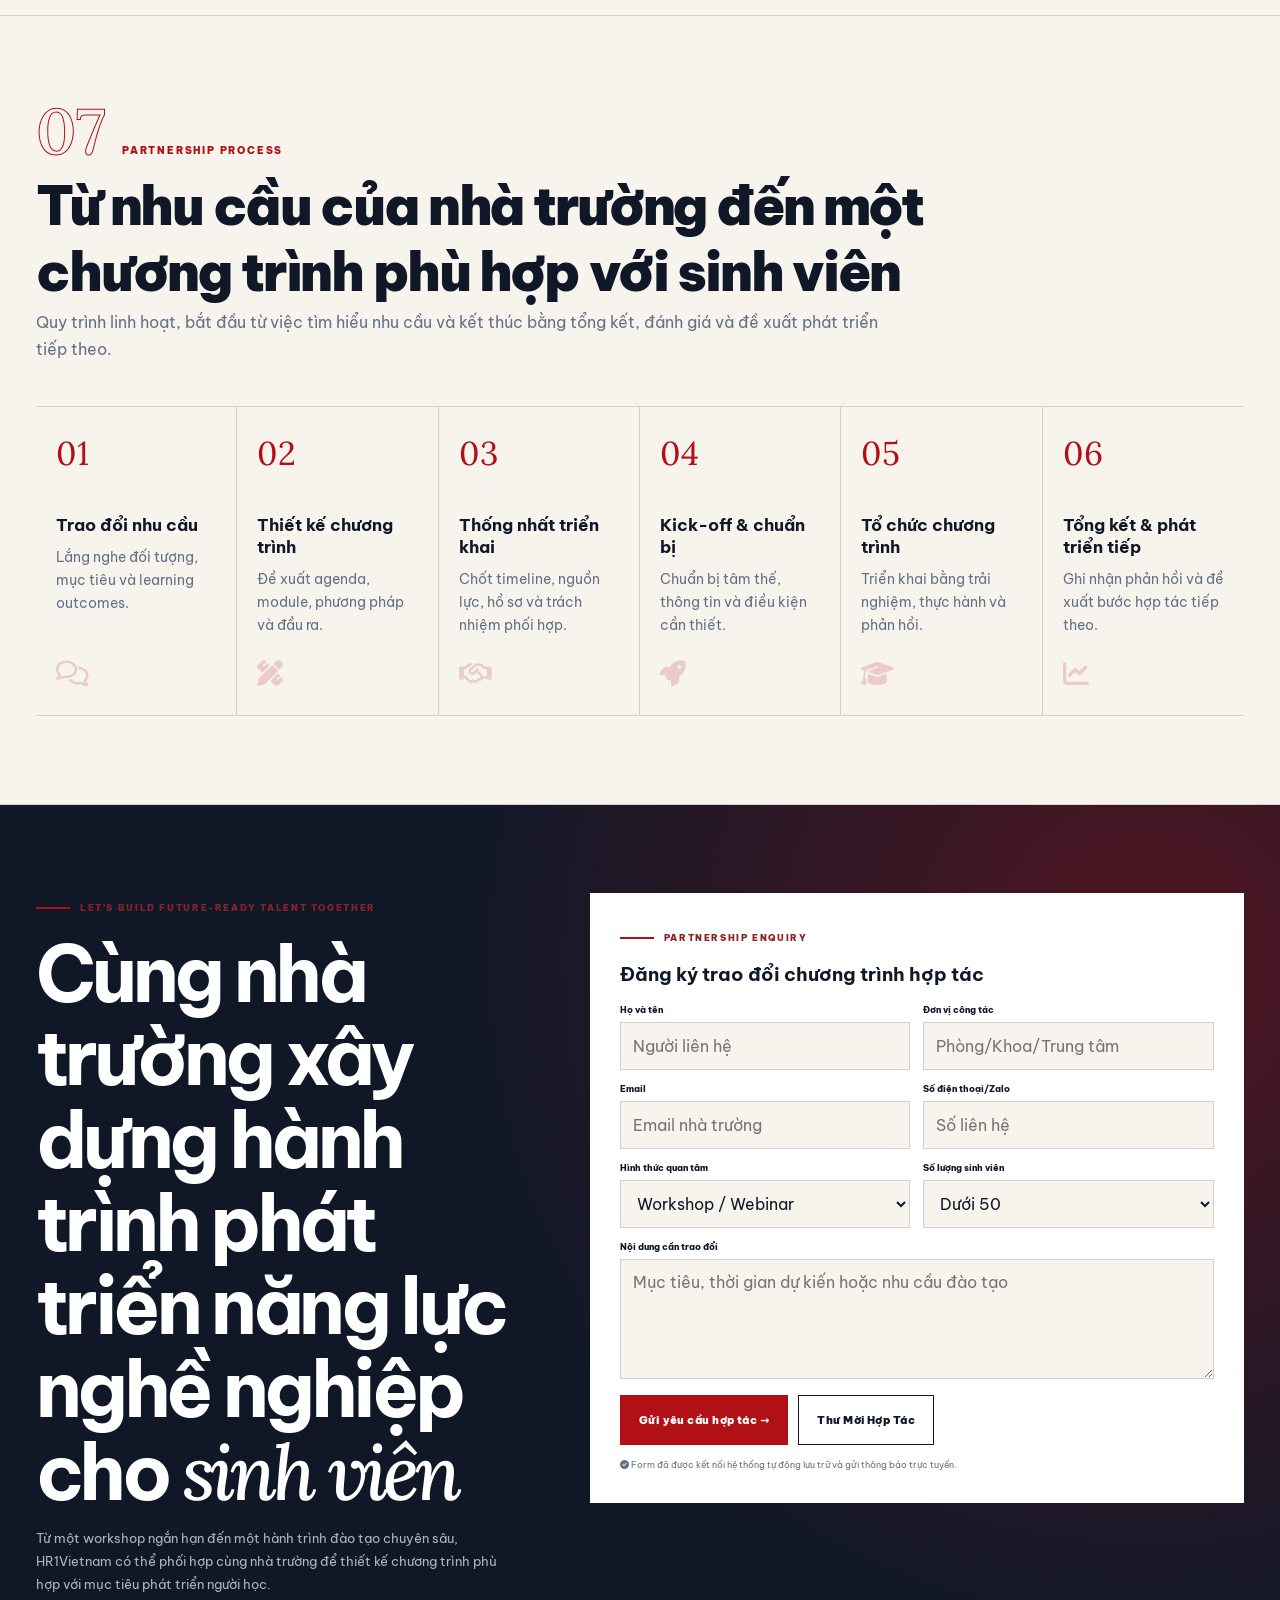
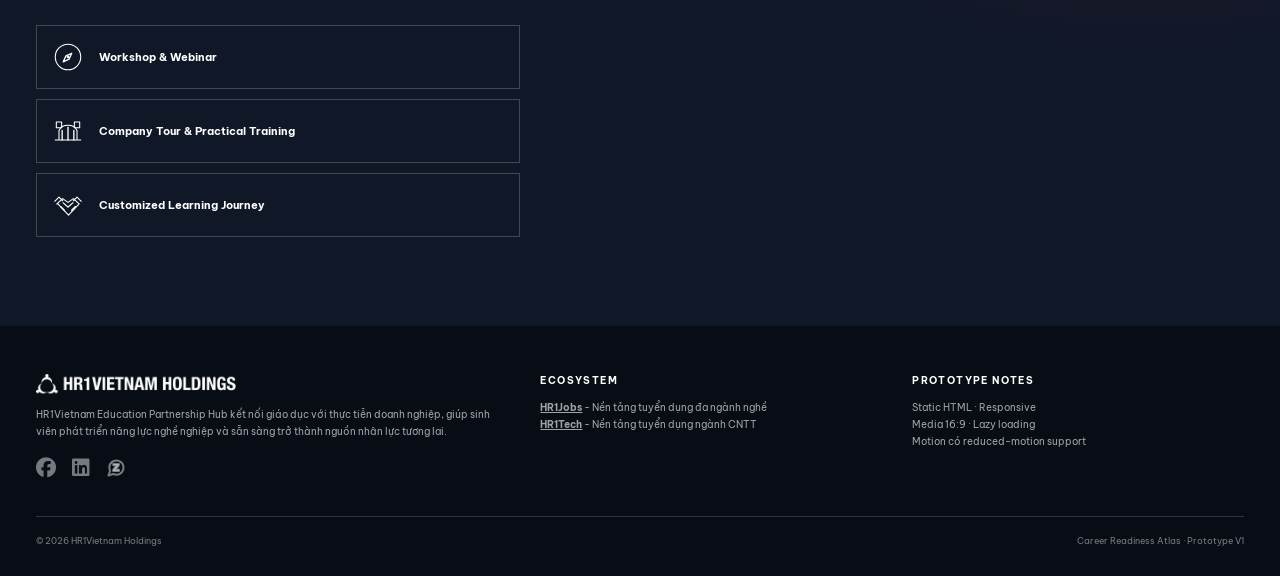
==== commit 820ae799: "feat: add strategic partner profiles and sub-pages for NTTU and HCMCOU" ====
--- a/index.html
+++ b/index.html
@@ -1155,41 +1155,41 @@
               </div>
             </article>
 
-            <!-- PARTNER 2: HUIT -->
+            <!-- PARTNER 2: NTTU (ĐẠI HỌC NGUYỄN TẤT THÀNH) -->
             <article class="partner-card" data-reveal style="--delay: 150ms;">
               <div class="partner-card-header">
                 <span class="mou-badge"><i class="fa-solid fa-file-contract"></i> MOU SIGNED · 2026</span>
-                <div class="partner-logo-text">HUIT</div>
+                <img src="assets/images/partners/nttu-logo.svg" alt="Đại học Nguyễn Tất Thành" class="partner-logo" style="max-height: 38px; object-fit: contain;">
               </div>
               <div class="partner-card-body">
-                <h3>Đại học Công Thương TP.HCM (HUIT)</h3>
-                <p>Chuỗi Flagship Workshop: "Từ Sinh Viên Đến Ứng Viên Trong Thời Đại AI" — Rèn luyện CV, Phong thái, S.T.A.R và Ứng dụng AI.</p>
+                <h3>Đại học Nguyễn Tất Thành (NTTU)</h3>
+                <p>Chương trình Hợp tác Toàn diện: Chuỗi Đào tạo Kỹ năng Ứng tuyển & Phỏng vấn Thực chiến, hướng nghiệp sớm và cấp chứng nhận E-Certificate.</p>
                 <div class="partner-stats">
-                  <div><strong>300+</strong><span>Sinh viên tham gia</span></div>
-                  <div><strong>3+</strong><span>Chuyên đề AI & CV</span></div>
+                  <div><strong>600+</strong><span>Sinh viên tham gia</span></div>
+                  <div><strong>4+</strong><span>Workshop & Company Tour</span></div>
                 </div>
               </div>
               <div class="partner-card-footer">
-                <a href="partner-detail.html?partner=huit" class="button secondary">Xem hồ sơ hợp tác <span>→</span></a>
+                <a href="partner-nttu.html" class="button secondary">Xem hồ sơ hợp tác <span>→</span></a>
               </div>
             </article>
 
-            <!-- PARTNER 3: HUB (ĐẠI HỌC NGÂN HÀNG) -->
+            <!-- PARTNER 3: HCMCOU (ĐẠI HỌC MỞ TP.HCM) -->
             <article class="partner-card" data-reveal style="--delay: 300ms;">
               <div class="partner-card-header">
                 <span class="mou-badge"><i class="fa-solid fa-file-contract"></i> MOU SIGNED · 2026</span>
-                <div class="partner-logo-text" style="color: #0F52BA;">HUB</div>
+                <img src="assets/images/partners/ou-logo.png" alt="Đại học Mở TP.HCM" class="partner-logo" style="max-height: 40px; object-fit: contain;">
               </div>
               <div class="partner-card-body">
-                <h3>Đại học Ngân Hàng TP.HCM (HUB)</h3>
-                <p>Chương trình Hướng nghiệp & Tập huấn Kỹ năng Ứng tuyển dành cho Khối ngành Tài chính, Ngân hàng và Quản trị Doanh nghiệp.</p>
+                <h3>Đại học Mở TP.HCM (HCMCOU)</h3>
+                <p>Chương trình Hợp tác Chiến lược: Chuỗi Workshop "Từ Giảng Đường Đến Doanh Nghiệp", kỹ năng CV - Phỏng vấn S.T.A.R và số hóa E-Certificate.</p>
                 <div class="partner-stats">
-                  <div><strong>400+</strong><span>Sinh viên tham gia</span></div>
-                  <div><strong>3+</strong><span>Chuyên đề Hướng nghiệp</span></div>
+                  <div><strong>500+</strong><span>Sinh viên tham gia</span></div>
+                  <div><strong>3+</strong><span>Chuyên đề Tuyển dụng</span></div>
                 </div>
               </div>
               <div class="partner-card-footer">
-                <a href="partner-detail.html?partner=hub" class="button secondary">Xem hồ sơ hợp tác <span>→</span></a>
+                <a href="partner-ou.html" class="button secondary">Xem hồ sơ hợp tác <span>→</span></a>
               </div>
             </article>
 
--- a/assets/css/styles.css
+++ b/assets/css/styles.css
@@ -48,50 +48,50 @@
 .mobile-toggle span{display:block;width:20px;height:2px;margin:5px auto;background:var(--ink)}
 .hero{position:relative;isolation:isolate;overflow:hidden;min-height:calc(100vh - 118px);border-bottom:1px solid var(--line)}
 .hero::before{content:"";position:absolute;inset:0;z-index:-2;background:linear-gradient(rgba(16,24,40,.045) 1px,transparent 1px),linear-gradient(90deg,rgba(16,24,40,.045) 1px,transparent 1px);background-size:42px 42px;mask-image:linear-gradient(to right,#000,transparent 72%)}
-.hero-rail{position:absolute;top:0;bottom:0;left:0;display:flex;width:38px;align-items:center;flex-direction:column;padding-block:28px;border-right:1px solid var(--line)}
+.hero-rail{position:absolute;top:0;bottom:44px;left:0;display:flex;width:38px;align-items:center;flex-direction:column;padding-block:28px 14px;border-right:1px solid var(--line);pointer-events:none}
 .hero-rail span{writing-mode:vertical-rl;font-size:8px;font-weight:900;letter-spacing:.19em}
 .hero-rail i{width:1px;flex:1;margin-block:18px;background:var(--line)}
-.hero-grid{display:grid;min-height:calc(100vh - 118px);grid-template-columns:minmax(0,1.25fr) minmax(420px,.85fr);gap:44px;align-items:center;padding:64px 0 64px 30px}
+.hero-grid{display:grid;min-height:calc(100vh - 118px);grid-template-columns:minmax(0,1.25fr) minmax(420px,.85fr);gap:44px;align-items:center;padding:56px 0 56px 30px}
 .hero-copy{padding-right:10px}
 .micro-label{display:inline-flex;align-items:center;gap:10px;color:var(--deep-red);font-size:9px;font-weight:900;letter-spacing:.18em;text-transform:uppercase}
 .micro-label::before{content:"";width:34px;height:2px;background:var(--red)}
-.hero h1{margin:34px 0 0;font-size:clamp(68px,8.3vw,132px);font-weight:900;letter-spacing:-.075em;line-height:.81;text-transform:uppercase}
+.hero h1{margin:28px 0 0;font-size:clamp(64px,8vw,124px);font-weight:900;letter-spacing:-.075em;line-height:.81;text-transform:uppercase}
 .hero h1 span,.hero h1 em{display:block}
 .hero h1 em{margin-left:9%;color:var(--red);font-family:var(--serif);font-size:.84em;font-weight:500;letter-spacing:-.06em;line-height:1.15;text-transform:none}
-.hero-sub{max-width:610px;margin:38px 0 0;color:var(--graphite);font-size:18px;font-weight:600;line-height:1.55}
-.hero-intro{max-width:670px;margin:16px 0 0;color:var(--muted);font-size:14px;line-height:1.8}
-.hero-actions{display:flex;flex-wrap:wrap;gap:10px;margin-top:28px}
-.journey-line{display:grid;grid-template-columns:repeat(4,1fr);gap:0;margin-top:48px;border-top:1px solid var(--line);border-bottom:1px solid var(--line)}
-.journey-node{position:relative;padding:17px 16px 18px 0}
+.hero-sub{max-width:610px;margin:32px 0 0;color:var(--graphite);font-size:17.5px;font-weight:600;line-height:1.55}
+.hero-intro{max-width:670px;margin:14px 0 0;color:var(--muted);font-size:14px;line-height:1.75}
+.hero-actions{display:flex;flex-wrap:wrap;gap:10px;margin-top:24px}
+.journey-line{display:grid;grid-template-columns:repeat(4,1fr);gap:0;margin-top:40px;border-top:1px solid var(--line);border-bottom:1px solid var(--line)}
+.journey-node{position:relative;padding:15px 16px 16px 0}
 .journey-node:not(:last-child)::after{content:"";position:absolute;top:50%;right:10px;width:24px;height:1px;background:var(--red);transform-origin:left;animation:linePulse 3.8s ease-in-out infinite}
 .journey-node small{display:block;color:var(--red);font-size:8px;font-weight:900;letter-spacing:.15em}
 .journey-node strong{display:block;margin-top:6px;font-size:11px}
-.hero-media{position:relative;min-height:650px}
-.media-main{position:absolute;inset:30px 18px 150px 0;overflow:hidden;background:var(--ink);box-shadow:22px 22px 0 var(--deep-red)}
+.hero-media{position:relative;min-height:600px}
+.media-main{position:absolute;inset:24px 18px 130px 0;overflow:hidden;background:var(--ink);box-shadow:20px 20px 0 var(--deep-red)}
 .media-main img{width:100%;height:100%;object-fit:cover;object-position:center;filter:saturate(.88) contrast(1.02)}
 .media-main::after{content:"";position:absolute;inset:0;background:linear-gradient(180deg,transparent 58%,rgba(16,24,40,.72))}
 .media-label{position:absolute;z-index:2;right:26px;bottom:22px;left:26px;display:flex;align-items:end;justify-content:space-between;color:#fff}
 .media-label small{display:block;color:rgba(255,255,255,.72);font-size:8px;font-weight:800;letter-spacing:.14em}
 .media-label strong{display:block;margin-top:6px;font-size:19px}
-.video-chip{position:absolute;z-index:4;left:0;right:18px;bottom:44px;display:flex;align-items:center;gap:18px;padding:14px 20px;background:var(--white);box-shadow:12px 12px 0 var(--ink);cursor:pointer;transition:transform .3s var(--ease),box-shadow .3s var(--ease),opacity .85s var(--ease) var(--delay,0ms),filter .85s var(--ease) var(--delay,0ms)}
-.video-chip.visible:hover{transform:translate(-4px,-4px);box-shadow:16px 16px 0 var(--ink)}
+.video-chip{position:absolute;z-index:4;left:0;right:18px;bottom:36px;display:flex;align-items:center;gap:18px;padding:14px 20px;background:var(--white);box-shadow:10px 10px 0 var(--ink);cursor:pointer;transition:transform .3s var(--ease),box-shadow .3s var(--ease),opacity .85s var(--ease) var(--delay,0ms),filter .85s var(--ease) var(--delay,0ms)}
+.video-chip.visible:hover{transform:translate(-4px,-4px);box-shadow:14px 14px 0 var(--ink)}
 .video-chip button{display:grid;width:52px;height:52px;place-items:center;border:0;border-radius:50%;background:var(--red);color:#fff;cursor:pointer;flex-shrink:0}
 .video-chip p{margin:0;font-size:12px;font-weight:750;line-height:1.4}
 .video-chip small{display:block;margin-top:4px;color:var(--muted);font-size:9px}
 .video-chip-info{display:flex;flex-direction:column;justify-content:center}
 .metric-strip{display:grid;grid-template-columns:repeat(4,1fr);border-top:1px solid var(--line);border-bottom:1px solid var(--line);background:var(--white)}
-.metric{padding:25px 28px;border-right:1px solid var(--line)}
+.metric{padding:22px 26px;border-right:1px solid var(--line)}
 .metric:first-child{padding-left:52px}
 .metric:last-child{border-right:0}
-.metric strong{display:block;color:var(--red);font-family:var(--serif);font-size:34px}
+.metric strong{display:block;color:var(--red);font-family:var(--serif);font-size:32px}
 .metric span{display:block;margin-top:4px;color:var(--muted);font-size:10px;font-weight:700}
 .kinetic{overflow:hidden;border-bottom:1px solid var(--line);background:var(--red);color:#fff;white-space:nowrap}
-.kinetic-track{display:inline-flex;padding-block:13px;animation:marquee 24s linear infinite}
+.kinetic-track{display:inline-flex;padding-block:12px;animation:marquee 24s linear infinite}
 .kinetic-track span{padding-right:40px;font-size:11px;font-weight:900;letter-spacing:.14em;text-transform:uppercase}
-.section{padding:112px 0;border-bottom:1px solid var(--line)}
-.section-head{display:grid;grid-template-columns:minmax(280px,.75fr) minmax(0,1.25fr);gap:70px;align-items:end;margin-bottom:56px}
-.section-index{display:flex;align-items:flex-end;gap:16px}
-.section-index strong{display:inline-block;color:transparent;-webkit-text-stroke:1px var(--red);font-family:var(--serif);font-size:76px;font-weight:600;line-height:.8;transition:color 0.35s var(--ease),-webkit-text-stroke 0.35s var(--ease),transform 0.35s var(--ease)}
+.section{padding:88px 0;border-bottom:1px solid var(--line)}
+.section-head{display:flex;flex-direction:column;align-items:flex-start;gap:12px;margin-bottom:42px;width:100%}
+.section-index{display:inline-flex;align-items:baseline;gap:16px;margin-bottom:2px}
+.section-index strong{display:inline-block;color:transparent;-webkit-text-stroke:1px var(--red);font-family:var(--serif);font-size:64px;font-weight:600;line-height:.85;transition:color 0.35s var(--ease),-webkit-text-stroke 0.35s var(--ease),transform 0.35s var(--ease)}
 .section-index:hover strong{color:var(--red);transform:translateY(-4px)}
 .why-section .section-index strong,
 .case-section .section-index strong{
@@ -103,10 +103,14 @@
   -webkit-text-stroke-color: var(--white);
   transform: translateY(-4px);
 }
-.section-index span{padding-bottom:5px;color:var(--red);font-size:9px;font-weight:900;letter-spacing:.17em}
-.section-title{margin:0;font-size:clamp(40px,5.2vw,76px);font-weight:850;letter-spacing:-.055em;line-height:1.08}
-.section-title em{color:var(--red);font-family:var(--serif);font-weight:500}
-.section-lead{max-width:720px;margin:18px 0 0;color:var(--muted);font-size:15px;line-height:1.82}
+.section-index span{padding-bottom:2px;color:var(--red);font-size:10px;font-weight:900;letter-spacing:.18em;text-transform:uppercase}
+.why-section .section-index span,
+.case-section .section-index span{
+  color: rgba(255,255,255,0.85);
+}
+.section-title{margin:0;font-size:clamp(34px,4.2vw,58px);font-weight:850;letter-spacing:-.04em;line-height:1.22;max-width:100%;width:100%;text-wrap:balance}
+.section-title em{color:var(--red);font-family:var(--serif);font-weight:500;font-style:italic}
+.section-lead{max-width:860px;margin:4px 0 0;color:var(--muted);font-size:15.5px;line-height:1.78;text-wrap:pretty}
 .gap-layout{display:grid;grid-template-columns:.85fr 1.15fr;gap:70px}
 .gap-sticky{position:sticky;top:130px;align-self:start}
 .gap-text-card{padding:28px;border:1px solid var(--line);background:var(--white);margin-bottom:16px}
@@ -327,7 +331,7 @@
   .video-chip{width:auto;left:0;right:0}
   .metric-strip{grid-template-columns:1fr 1fr}.metric:nth-child(2){border-right:0}.metric:nth-child(-n+2){border-bottom:1px solid var(--line)}
   .metric:first-child{padding-left:34px}
-  .section{padding:78px 0}.section-title{font-size:42px}.section-head{gap:30px;margin-bottom:38px}
+  .section{padding:60px 0}.section-title{font-size:36px}.section-head{gap:10px;margin-bottom:28px}
   .section-index strong{font-size:58px}.editorial-row{grid-template-columns:68px 1fr}
   .capability-map{min-height:auto;display:grid;gap:12px}.capability-center,.capability-node,.map-line{position:static;transform:none;width:auto;height:auto}
   .capability-center{min-height:150px;border-radius:0}.capability-node{width:auto}.map-line{display:none}
@@ -772,11 +776,20 @@
   gap: 14px;
 }
 .highlight-item i {
-  font-size: 20px;
+  width: 44px;
+  height: 44px;
+  min-width: 44px;
+  min-height: 44px;
+  display: inline-flex;
+  align-items: center;
+  justify-content: center;
+  font-size: 19px;
   color: var(--red);
   background: rgba(177, 11, 22, 0.08);
-  padding: 10px;
   border: 1px solid rgba(177, 11, 22, 0.2);
+  border-radius: 4px;
+  flex-shrink: 0;
+  text-align: center;
 }
 .highlight-item strong {
   display: block;
@@ -1052,68 +1065,201 @@
   margin: 0;
 }
 
-/* 4. Photo Gallery Grid */
-.partner-photo-grid {
-  display: grid;
-  grid-template-columns: repeat(3, 1fr);
-  gap: 20px;
-}
-.photo-item {
+.partner-logo-row.single-logo {
+  background: transparent;
+  padding: 0;
+  border: none;
+  box-shadow: none;
+  margin-bottom: 24px;
+  width: fit-content;
+}
+.partner-hero-logo.hutech-enlarged img {
+  height: 64px;
+  width: auto;
+  display: block;
+  object-fit: contain;
+}
+
+/* Stacked full-width section headers for partner detail - zero text collision */
+.partner-detail-page .section-head {
+  display: flex;
+  flex-direction: column;
+  align-items: flex-start;
+  gap: 8px;
+  margin-bottom: 36px;
+}
+.partner-detail-page .section-index {
+  display: inline-flex;
+  align-items: center;
+  gap: 14px;
+  margin-bottom: 4px;
+}
+.partner-detail-page .section-title {
+  font-family: var(--serif);
+  font-size: clamp(30px, 3.8vw, 44px);
+  color: var(--ink);
+  margin: 0 0 6px 0;
+  line-height: 1.25;
+}
+.partner-detail-page .section-lead {
+  font-size: 15px;
+  color: var(--muted);
+  line-height: 1.65;
   margin: 0;
+  max-width: 900px;
+}
+
+/* 4. Horizontal Photo Gallery Carousel */
+.partner-slider-wrap {
+  position: relative;
+  margin-top: 10px;
+}
+.partner-gallery-slider {
+  display: flex;
+  gap: 16px;
+  overflow-x: auto;
+  scroll-behavior: smooth;
+  scroll-snap-type: x mandatory;
+  scrollbar-width: none;
+  -webkit-overflow-scrolling: touch;
+  padding: 8px 4px 16px;
+}
+.partner-gallery-slider::-webkit-scrollbar {
+  display: none;
+}
+.slider-photo-card {
+  flex: 0 0 380px;
+  min-width: 300px;
+  margin: 0;
+  border: 1px solid var(--line);
   background: var(--white);
-  border: 1px solid var(--line);
   overflow: hidden;
-}
-.photo-item img {
+  scroll-snap-align: start;
+  box-shadow: 4px 4px 0 rgba(16,24,40,0.06);
+  transition: transform 0.3s ease, box-shadow 0.3s ease;
+}
+.slider-photo-card:hover {
+  transform: translateY(-4px);
+  box-shadow: 8px 8px 0 var(--ink);
+}
+.slider-photo-card img {
   width: 100%;
   aspect-ratio: 16/10;
   object-fit: cover;
   display: block;
-  transition: transform 0.5s ease;
-}
-.photo-item:hover img {
-  transform: scale(1.04);
-}
-.photo-item figcaption {
-  padding: 14px 16px;
-  font-size: 12px;
-  font-weight: 600;
+}
+.partner-gallery-prev,
+.partner-gallery-next {
+  position: absolute;
+  top: calc(50% - 24px);
+  z-index: 5;
+  width: 48px;
+  height: 48px;
+  background: var(--white);
+  border: 1px solid var(--ink);
   color: var(--ink);
-  background: var(--white);
-  border-top: 1px solid var(--line);
-}
-
-/* 5. Ecosystem Articles Grid */
-.articles-grid {
+  font-size: 18px;
+  font-weight: 700;
   display: grid;
-  grid-template-columns: repeat(3, 1fr);
+  place-items: center;
+  cursor: pointer;
+  box-shadow: 4px 4px 0 var(--ink);
+  transition: all 0.2s ease;
+}
+.partner-gallery-prev:hover:not(:disabled),
+.partner-gallery-next:hover:not(:disabled) {
+  background: var(--ink);
+  color: var(--white);
+  transform: scale(1.05);
+}
+.partner-gallery-prev:disabled,
+.partner-gallery-next:disabled {
+  opacity: 0.3;
+  cursor: not-allowed;
+  box-shadow: none;
+}
+.partner-gallery-prev {
+  left: -20px;
+}
+.partner-gallery-next {
+  right: -20px;
+}
+@media(max-width: 760px) {
+  .partner-gallery-prev { left: 4px; }
+  .partner-gallery-next { right: 4px; }
+  .slider-photo-card { flex: 0 0 85%; min-width: 260px; }
+}
+
+/* 5. Row-based Articles List */
+.articles-list-wrap {
+  display: flex;
+  flex-direction: column;
   gap: 24px;
-}
-.article-card {
+  margin-top: 10px;
+}
+.article-row-card {
+  display: grid;
+  grid-template-columns: 380px 1fr;
+  gap: 32px;
   background: var(--white);
   border: 1px solid var(--line);
-  position: relative;
-  display: flex;
-  flex-direction: column;
-  justify-content: space-between;
-  box-shadow: 6px 6px 0 rgba(16,24,40,0.05);
+  padding: 24px;
+  box-shadow: 8px 8px 0 rgba(16,24,40,0.06);
   transition: transform 0.3s ease, box-shadow 0.3s ease, border-color 0.3s ease;
-}
-.article-card:hover {
+  align-items: center;
+}
+.article-row-card:hover {
   transform: translateY(-4px);
   border-color: var(--ink);
-  box-shadow: 10px 10px 0 var(--ink);
-}
-.article-badge {
-  position: absolute;
-  top: 14px;
-  left: 14px;
-  z-index: 2;
-  font-size: 9px;
-  font-weight: 800;
-  letter-spacing: 0.08em;
-  padding: 5px 10px;
-  color: var(--white);
+  box-shadow: 12px 12px 0 var(--ink);
+}
+.article-row-image {
+  position: relative;
+  overflow: hidden;
+  aspect-ratio: 16/10;
+  background: rgba(16,24,40,0.05);
+}
+.article-row-image img {
+  width: 100%;
+  height: 100%;
+  object-fit: cover;
+  display: block;
+  transition: transform 0.5s ease;
+}
+.article-row-card:hover .article-row-image img {
+  transform: scale(1.04);
+}
+.article-row-content {
+  display: flex;
+  flex-direction: column;
+  justify-content: center;
+}
+.article-meta-row {
+  margin-bottom: 10px;
+}
+.article-row-content h3 {
+  font-size: 20px;
+  font-weight: 700;
+  color: var(--ink);
+  margin: 0 0 12px;
+  line-height: 1.4;
+}
+.article-sapo {
+  font-size: 14px;
+  color: var(--graphite);
+  line-height: 1.7;
+  margin: 0 0 20px;
+}
+.article-cta-btn {
+  align-self: flex-start;
+  font-size: 12px;
+}
+@media(max-width: 900px) {
+  .article-row-card {
+    grid-template-columns: 1fr;
+    gap: 20px;
+  }
+}
   box-shadow: 2px 2px 0 rgba(0,0,0,0.2);
 }
 .article-badge.hr1vietnam { background: #B11116; }
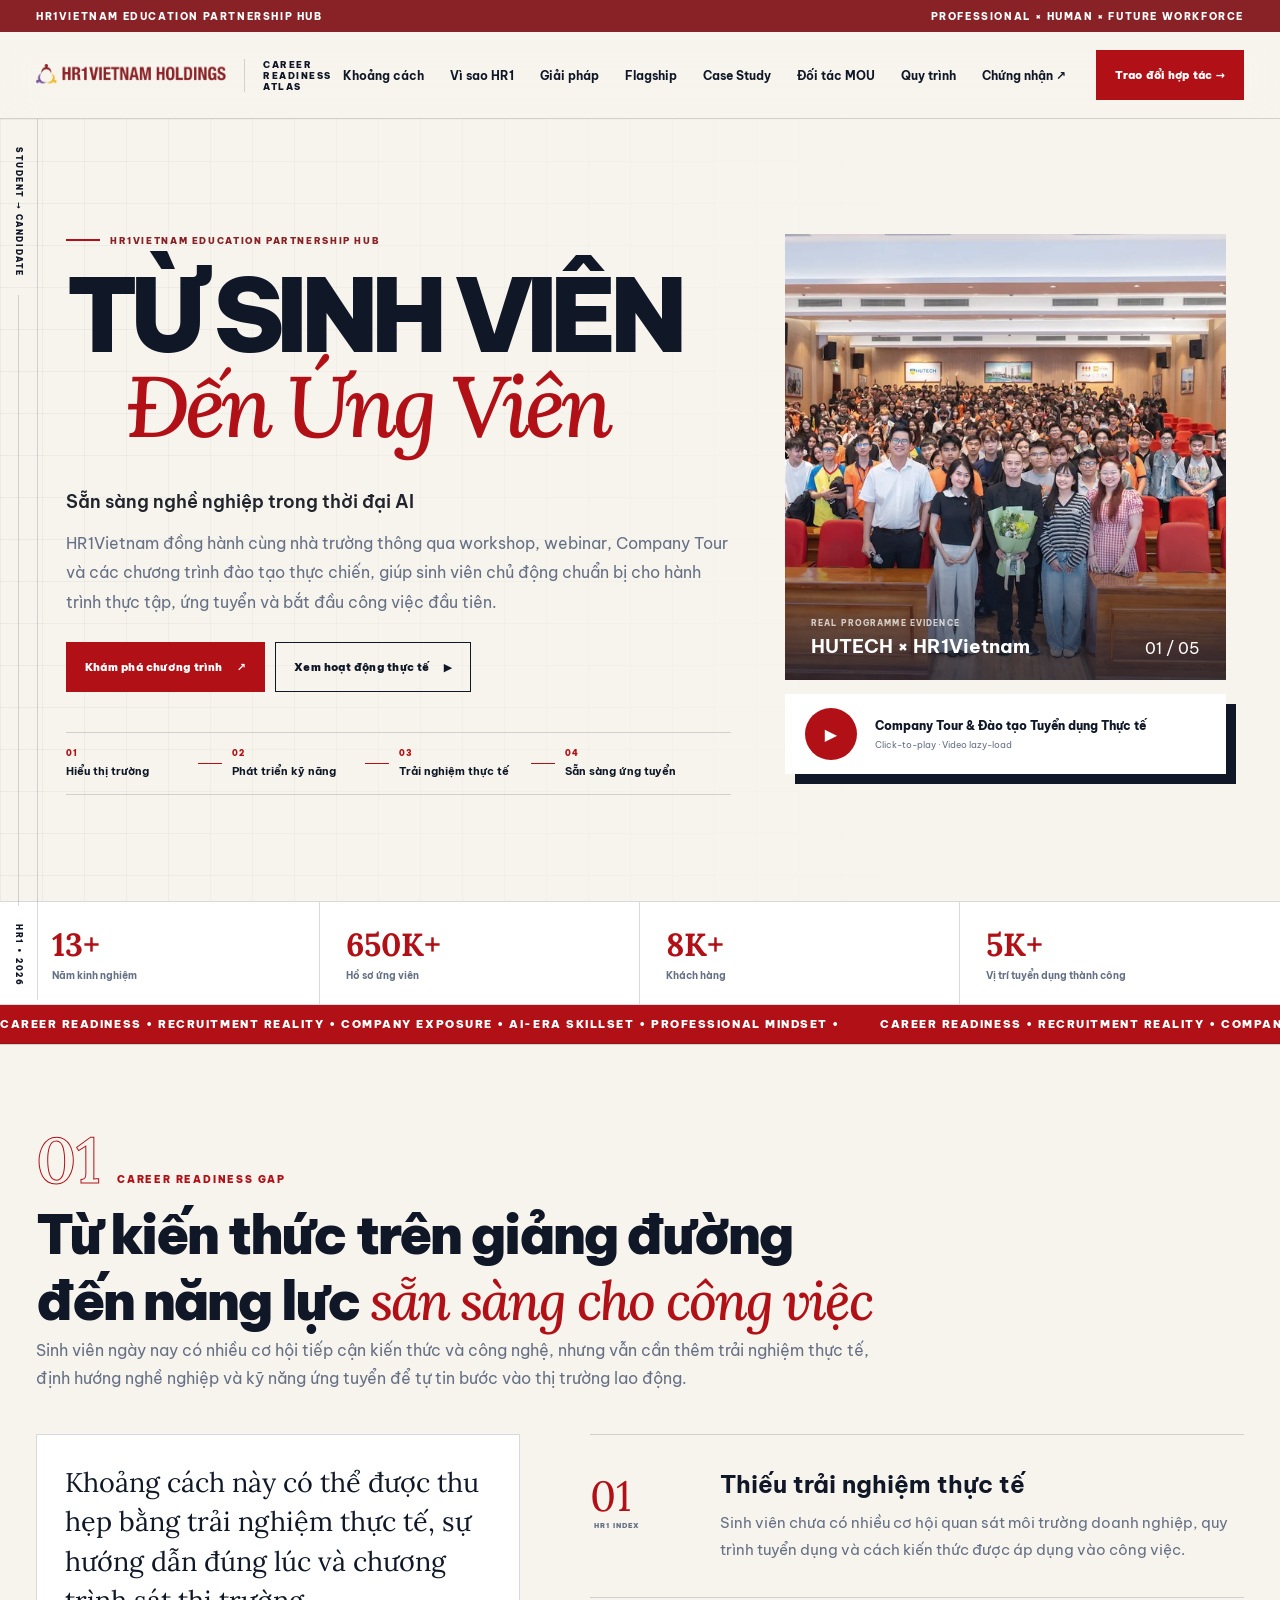
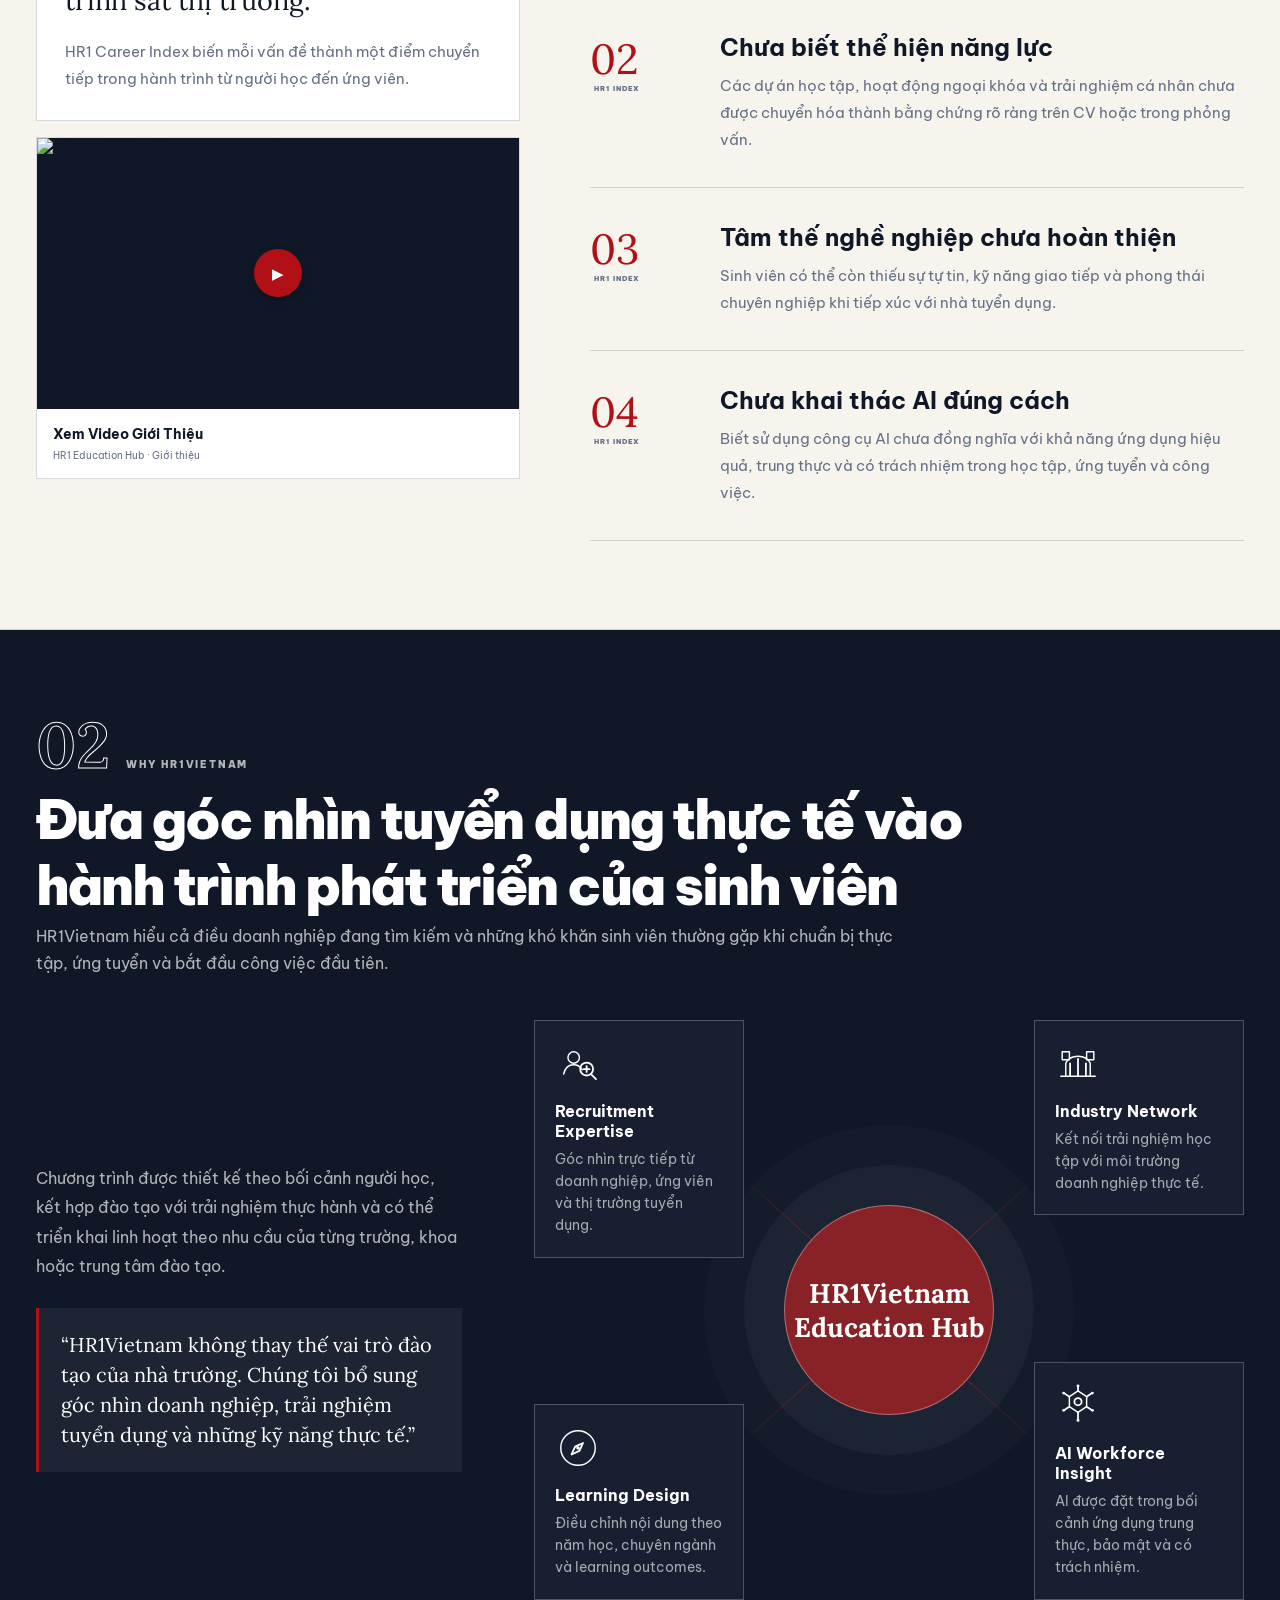
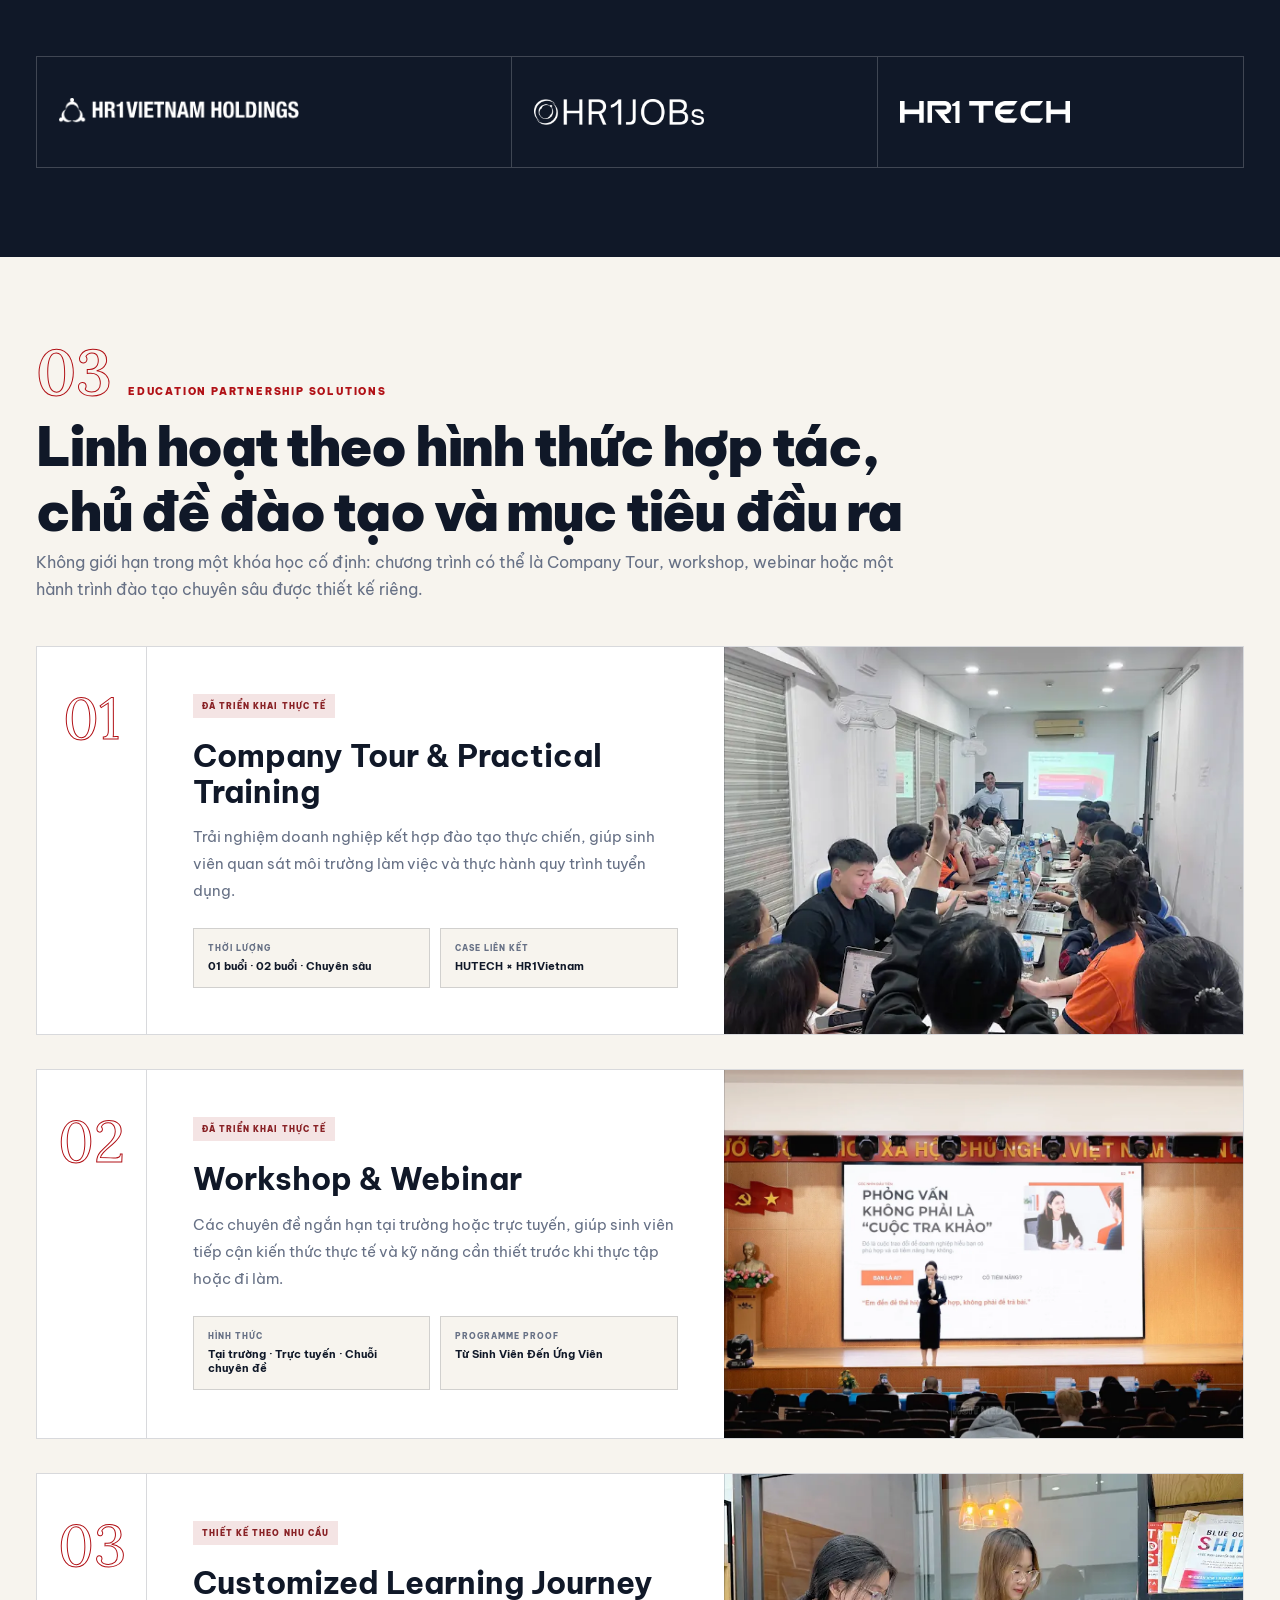
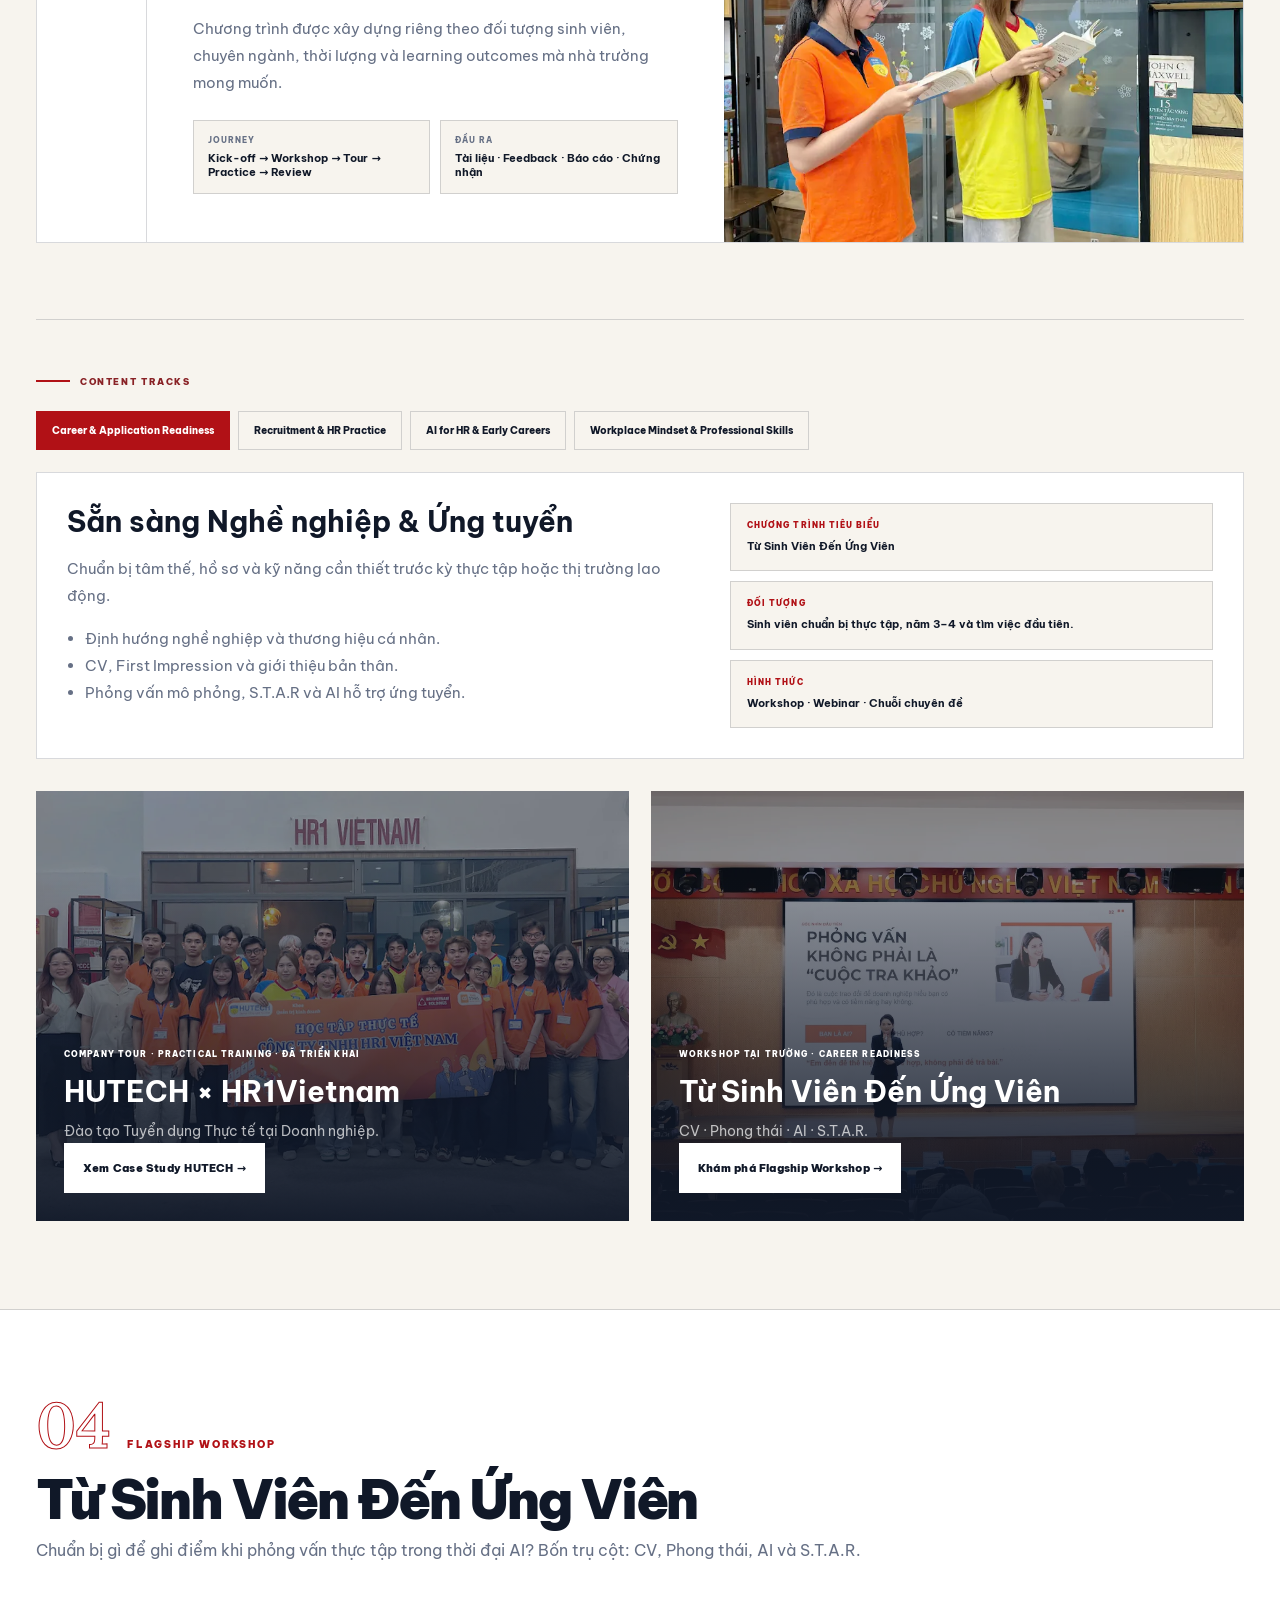
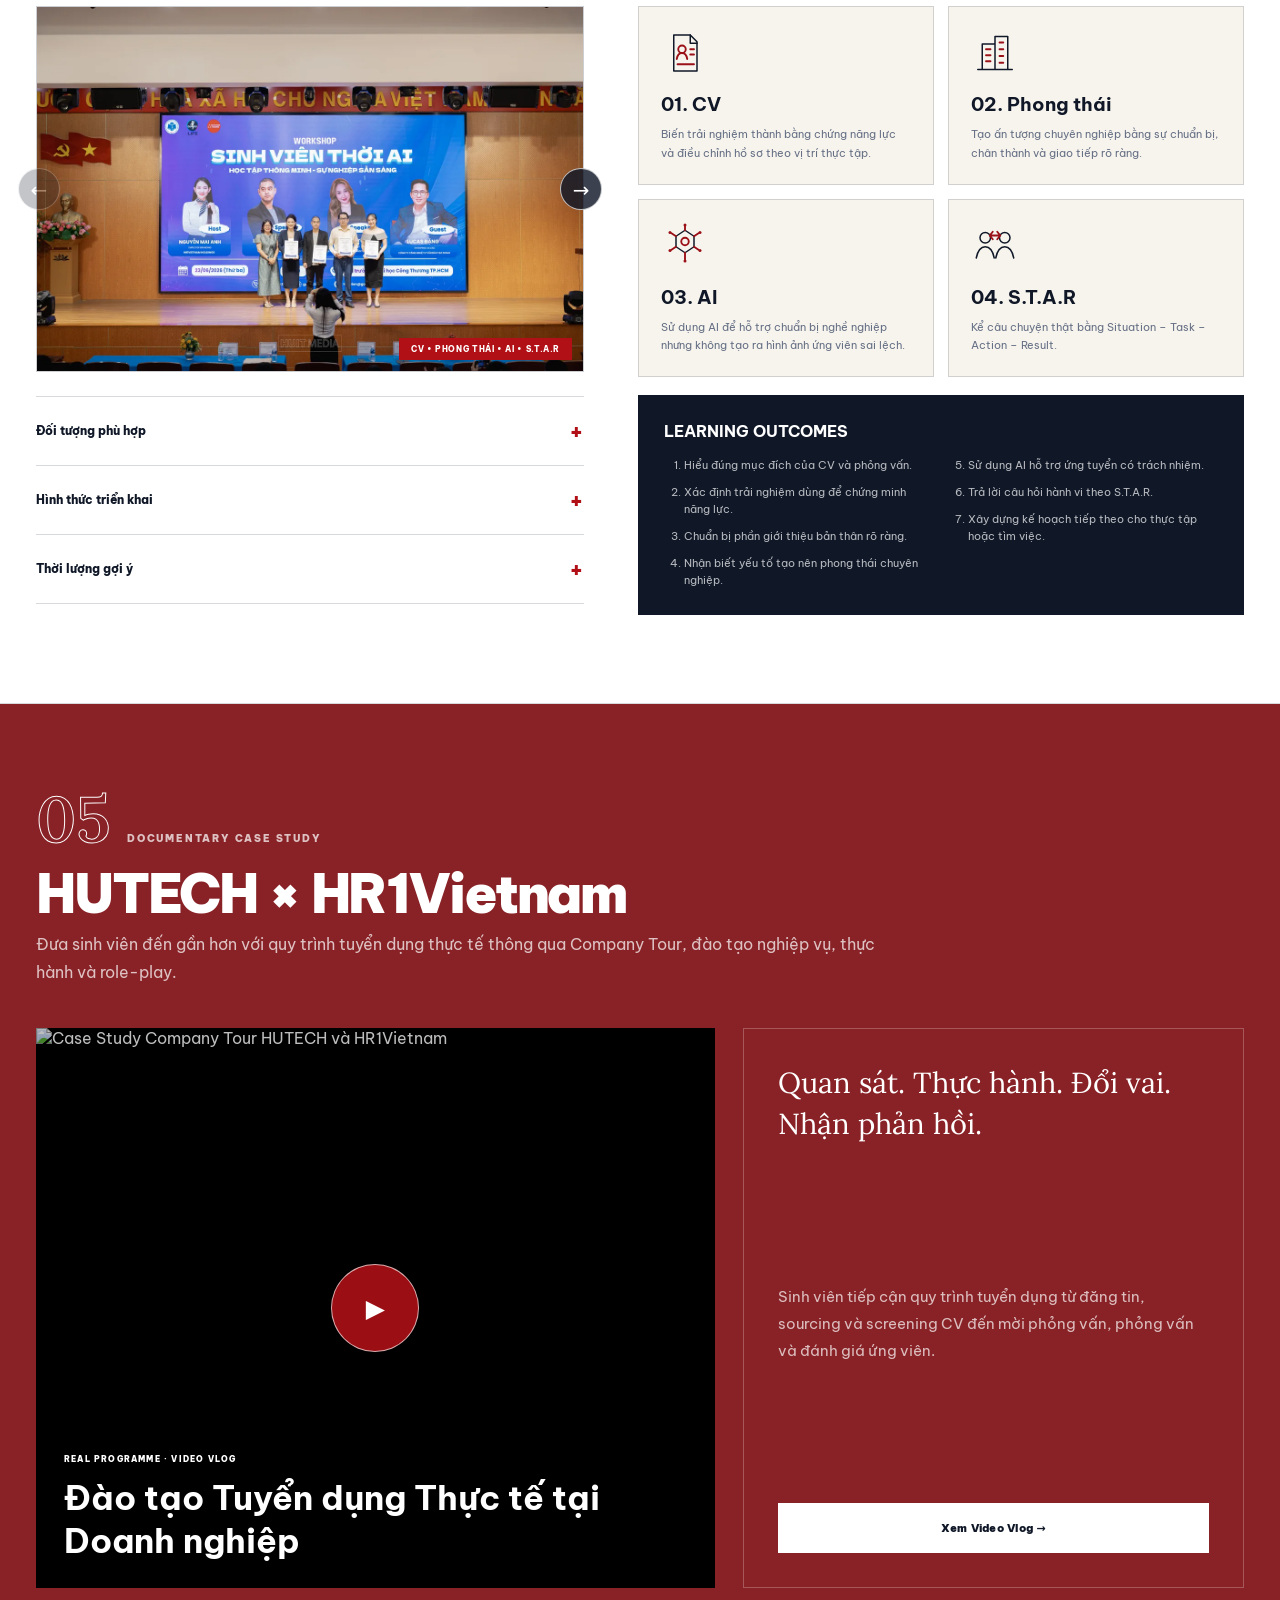
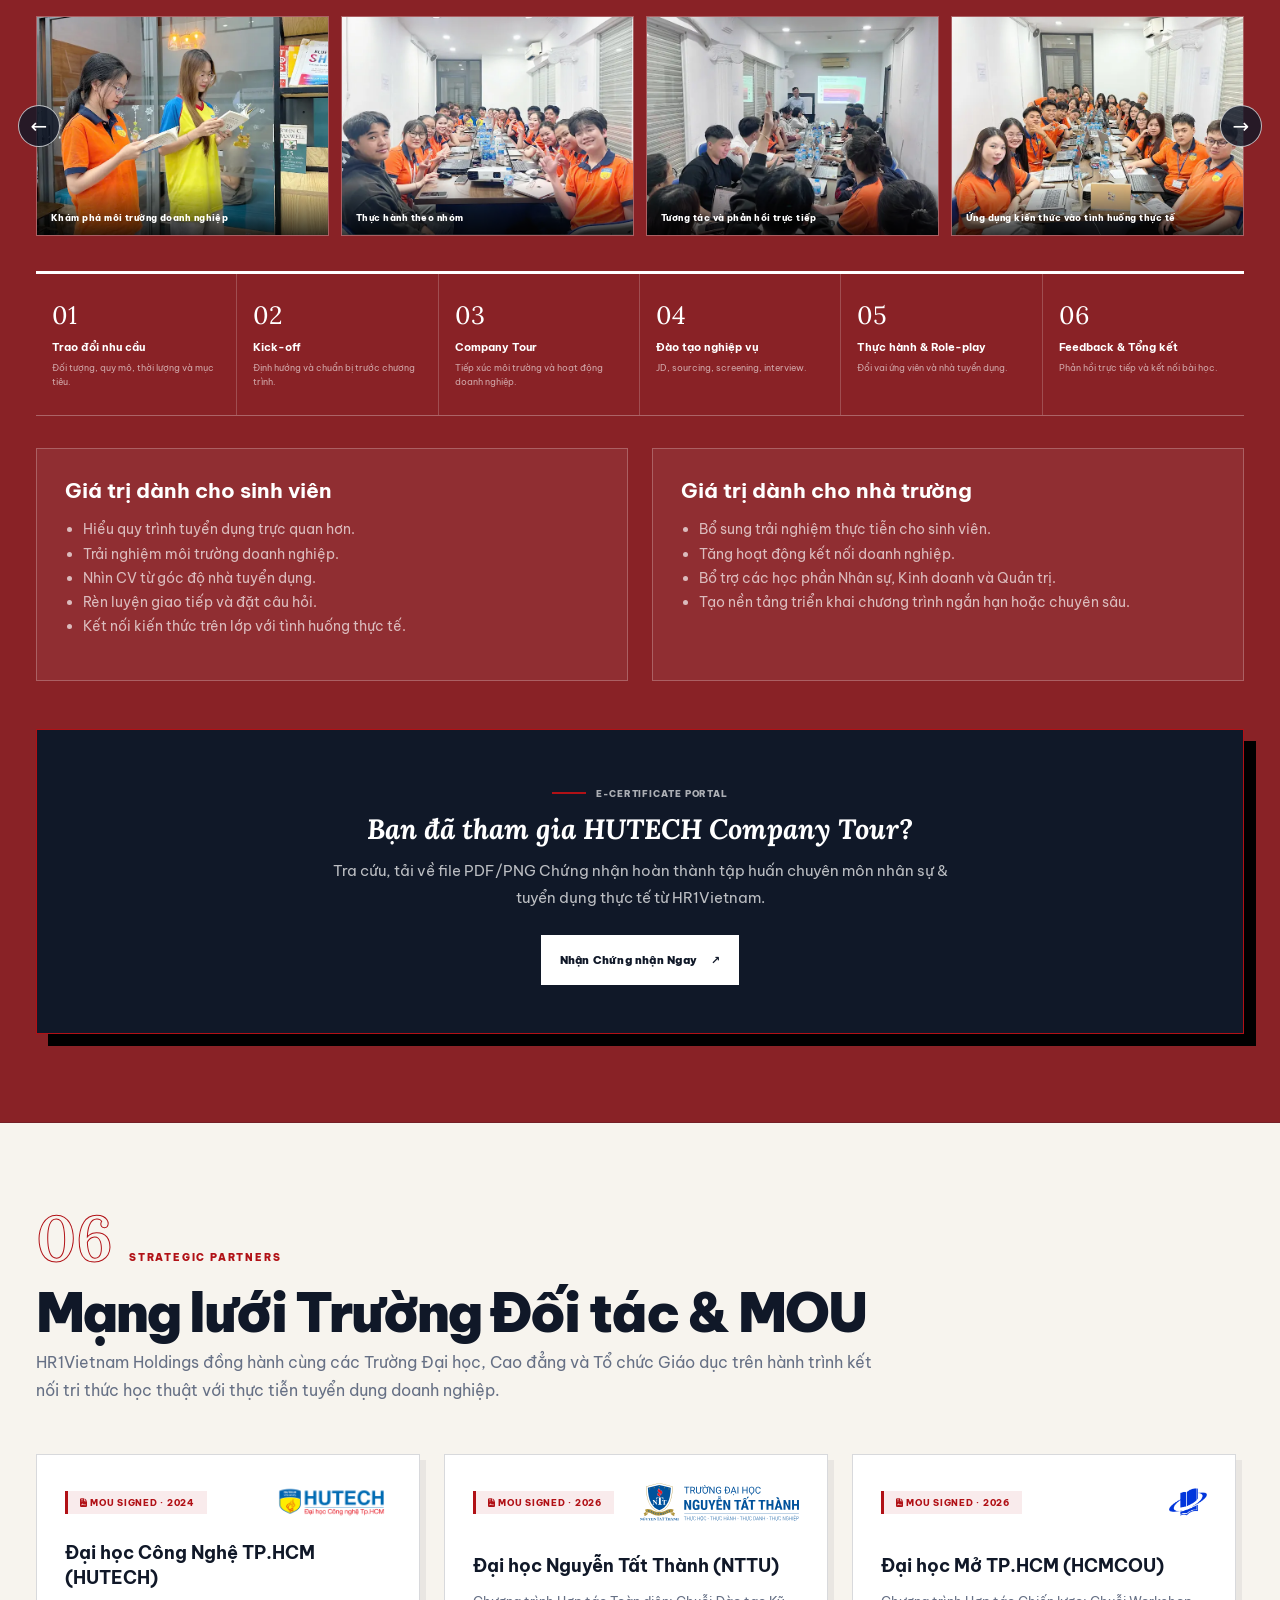
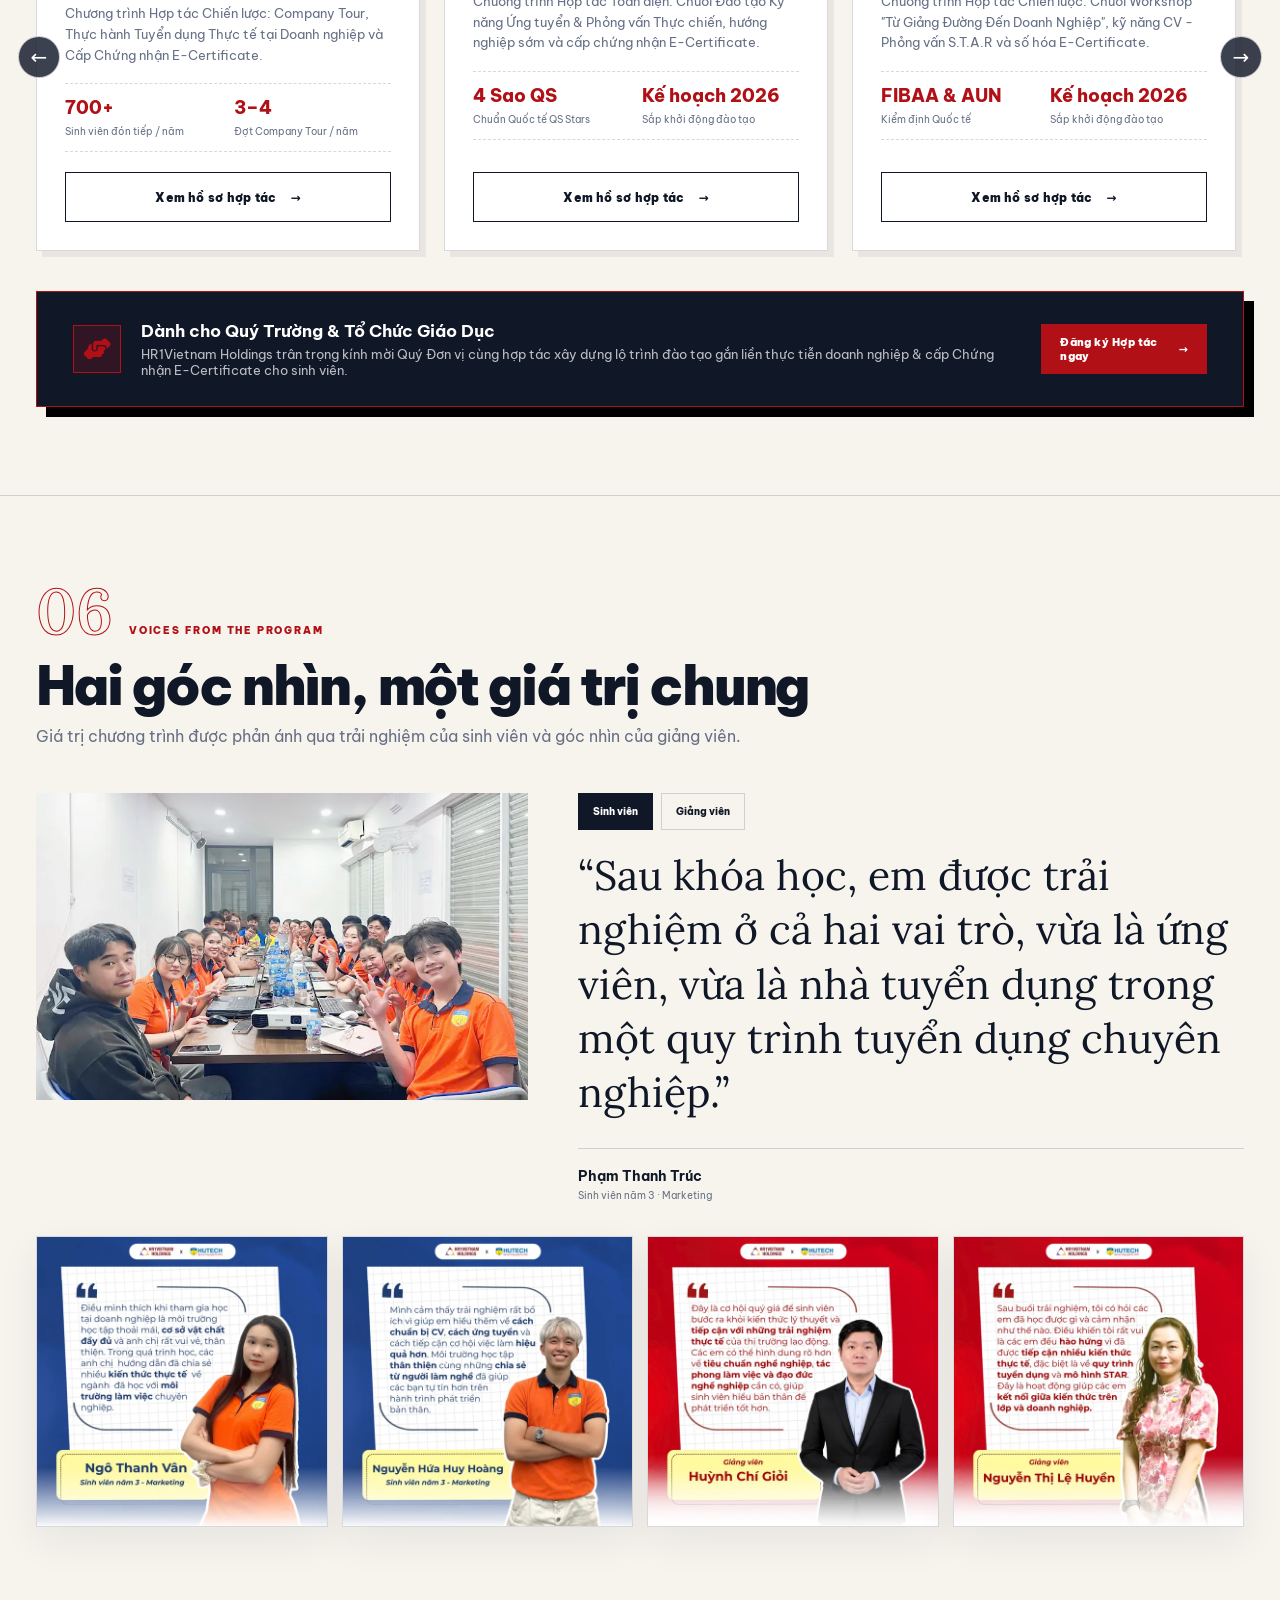
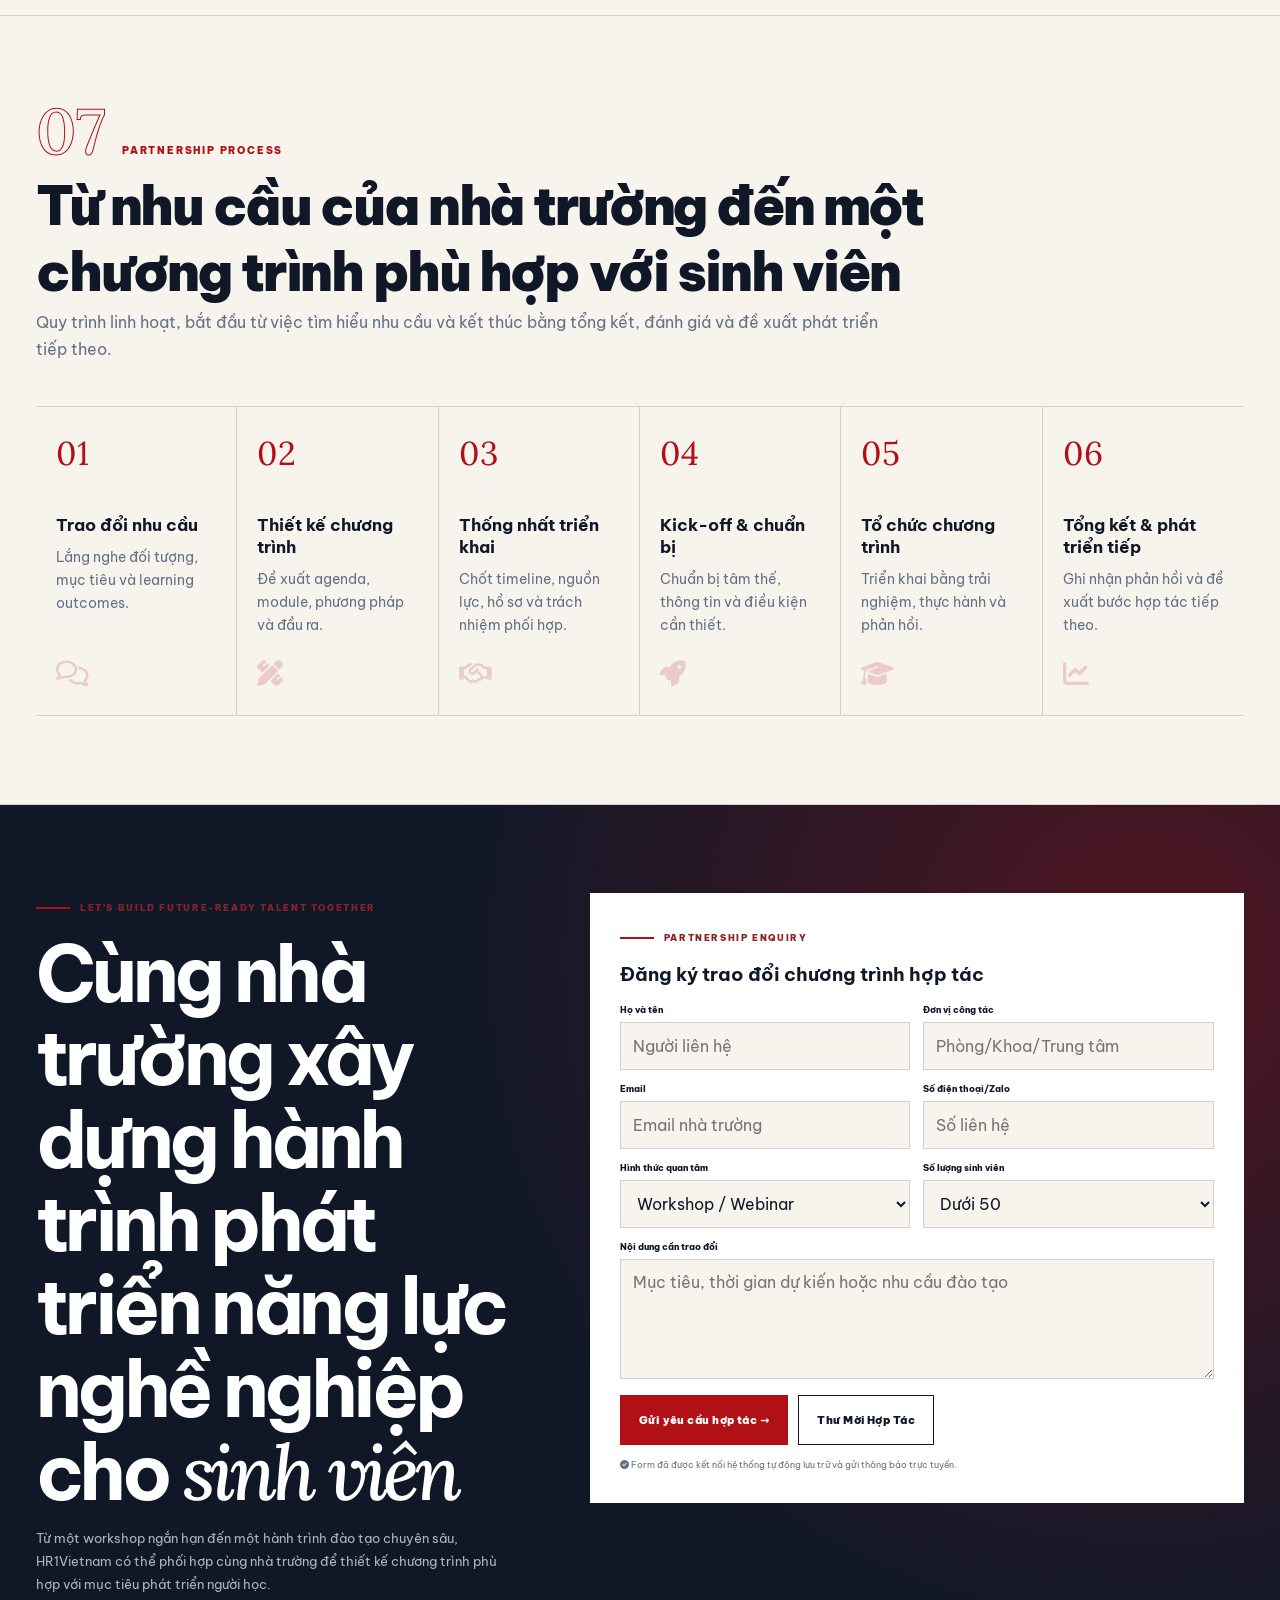
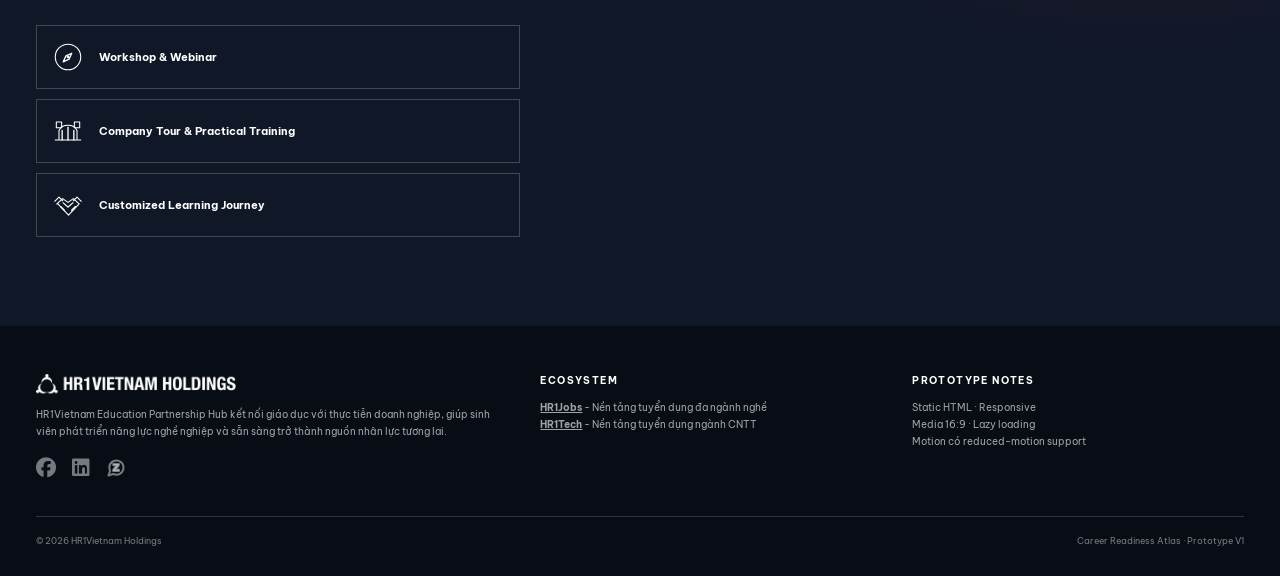
==== commit 5779d54c: "feat: sync partner cards and sub-pages with Option 3 roadmap status and HUTECH MOU 2024" ====
--- a/index.html
+++ b/index.html
@@ -1139,7 +1139,7 @@
             <!-- PARTNER 1: HUTECH -->
             <article class="partner-card" data-reveal>
               <div class="partner-card-header">
-                <span class="mou-badge"><i class="fa-solid fa-file-contract"></i> MOU SIGNED · 2026</span>
+                <span class="mou-badge"><i class="fa-solid fa-file-contract"></i> MOU SIGNED · 2024</span>
                 <img src="certificate/assets/images/hutechlogo.png" alt="Đại học HUTECH" class="partner-logo">
               </div>
               <div class="partner-card-body">
@@ -1151,7 +1151,7 @@
                 </div>
               </div>
               <div class="partner-card-footer">
-                <a href="partner-detail.html?partner=hutech" class="button secondary">Xem hồ sơ hợp tác <span>→</span></a>
+                <a href="partner-detail.html" class="button secondary">Xem hồ sơ hợp tác <span>→</span></a>
               </div>
             </article>
 
@@ -1165,8 +1165,8 @@
                 <h3>Đại học Nguyễn Tất Thành (NTTU)</h3>
                 <p>Chương trình Hợp tác Toàn diện: Chuỗi Đào tạo Kỹ năng Ứng tuyển & Phỏng vấn Thực chiến, hướng nghiệp sớm và cấp chứng nhận E-Certificate.</p>
                 <div class="partner-stats">
-                  <div><strong>600+</strong><span>Sinh viên tham gia</span></div>
-                  <div><strong>4+</strong><span>Workshop & Company Tour</span></div>
+                  <div><strong>4 Sao QS</strong><span>Chuẩn Quốc tế QS Stars</span></div>
+                  <div><strong>Kế hoạch 2026</strong><span>Sắp khởi động đào tạo</span></div>
                 </div>
               </div>
               <div class="partner-card-footer">
@@ -1184,8 +1184,8 @@
                 <h3>Đại học Mở TP.HCM (HCMCOU)</h3>
                 <p>Chương trình Hợp tác Chiến lược: Chuỗi Workshop "Từ Giảng Đường Đến Doanh Nghiệp", kỹ năng CV - Phỏng vấn S.T.A.R và số hóa E-Certificate.</p>
                 <div class="partner-stats">
-                  <div><strong>500+</strong><span>Sinh viên tham gia</span></div>
-                  <div><strong>3+</strong><span>Chuyên đề Tuyển dụng</span></div>
+                  <div><strong>FIBAA & AUN</strong><span>Kiểm định Quốc tế</span></div>
+                  <div><strong>Kế hoạch 2026</strong><span>Sắp khởi động đào tạo</span></div>
                 </div>
               </div>
               <div class="partner-card-footer">
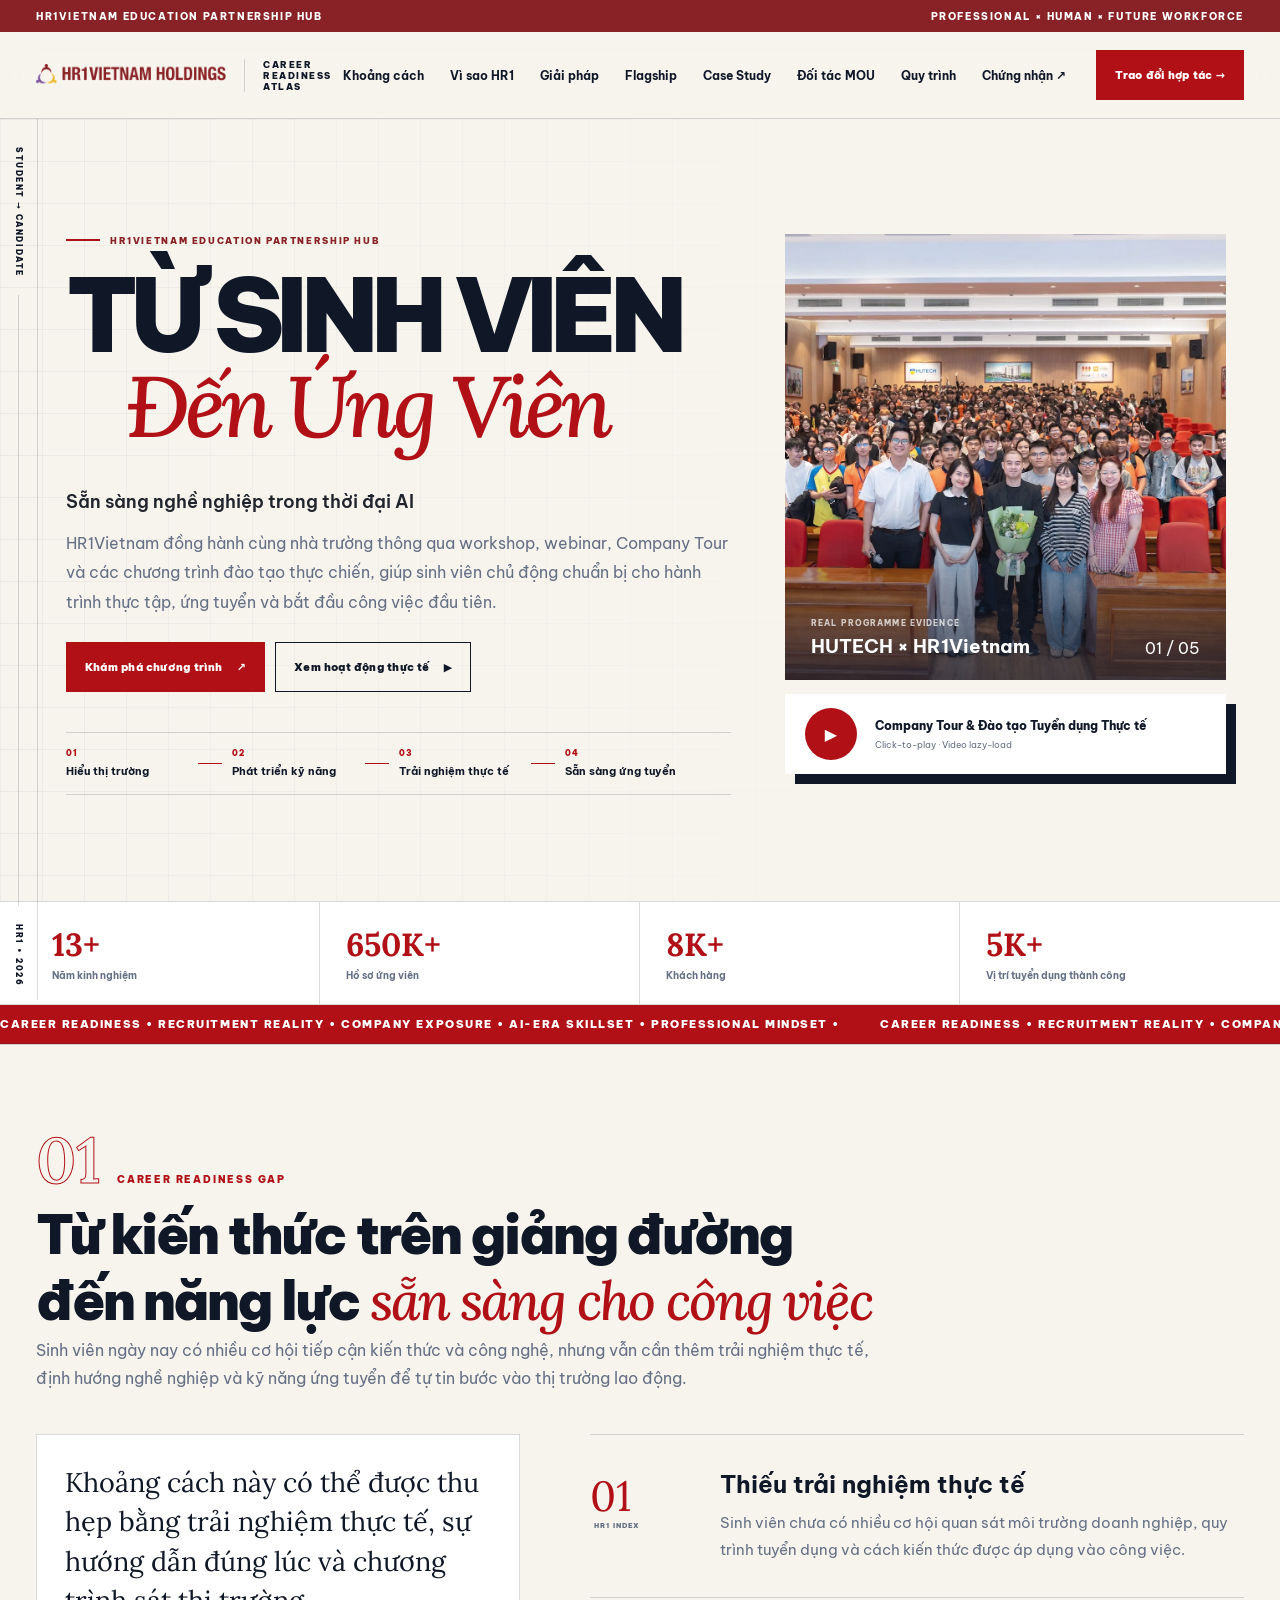
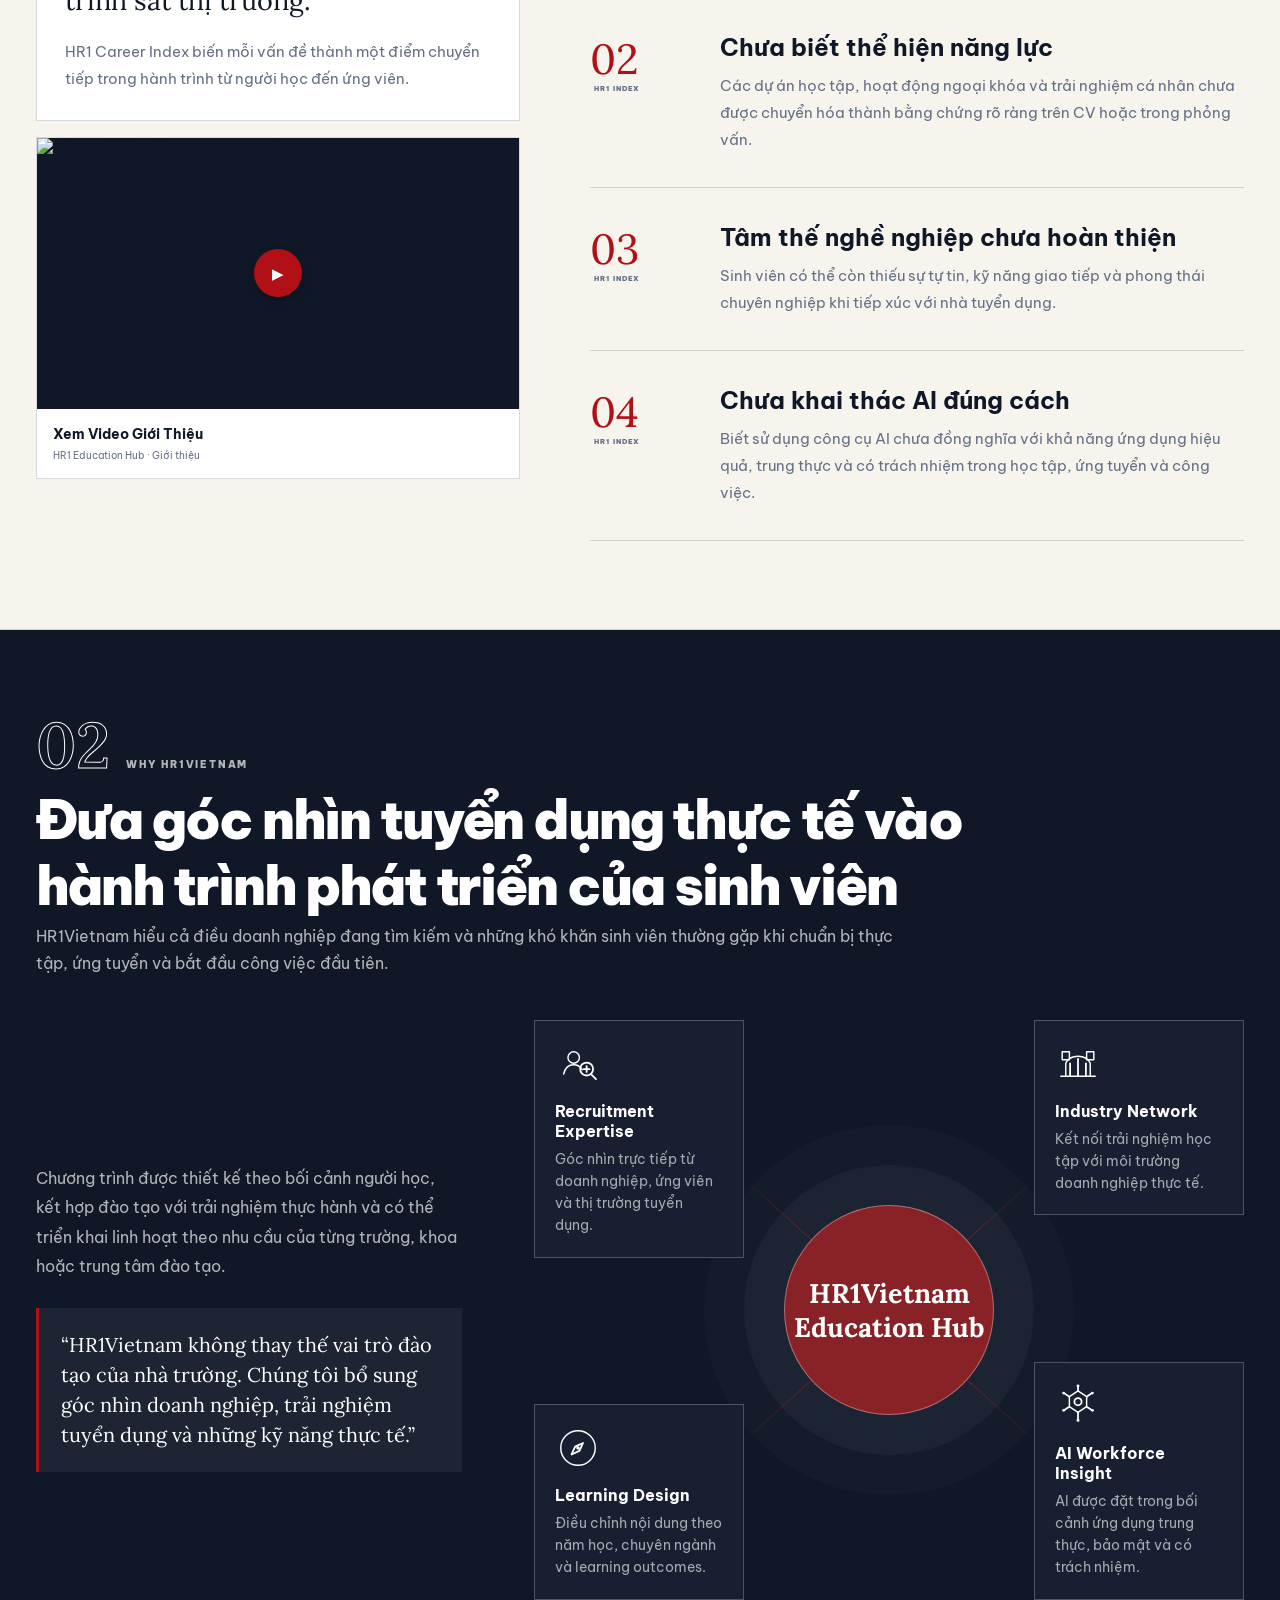
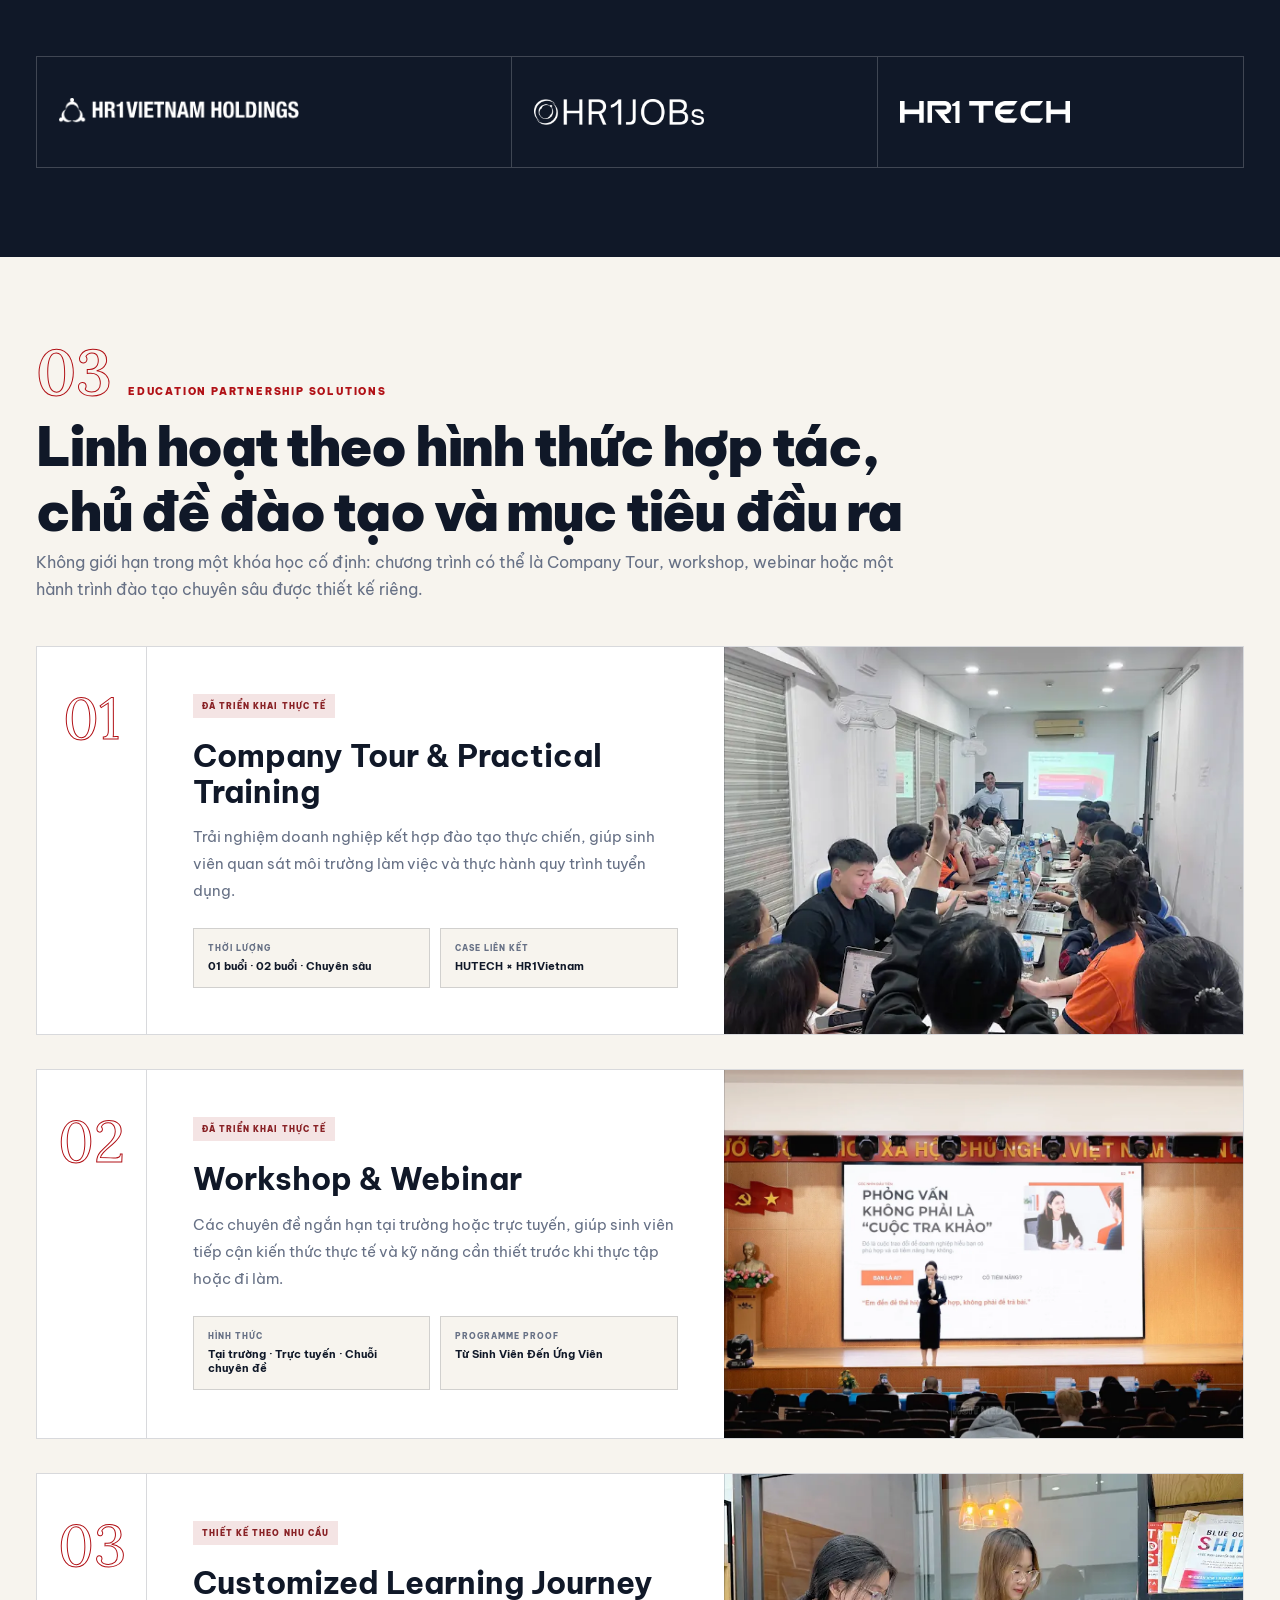
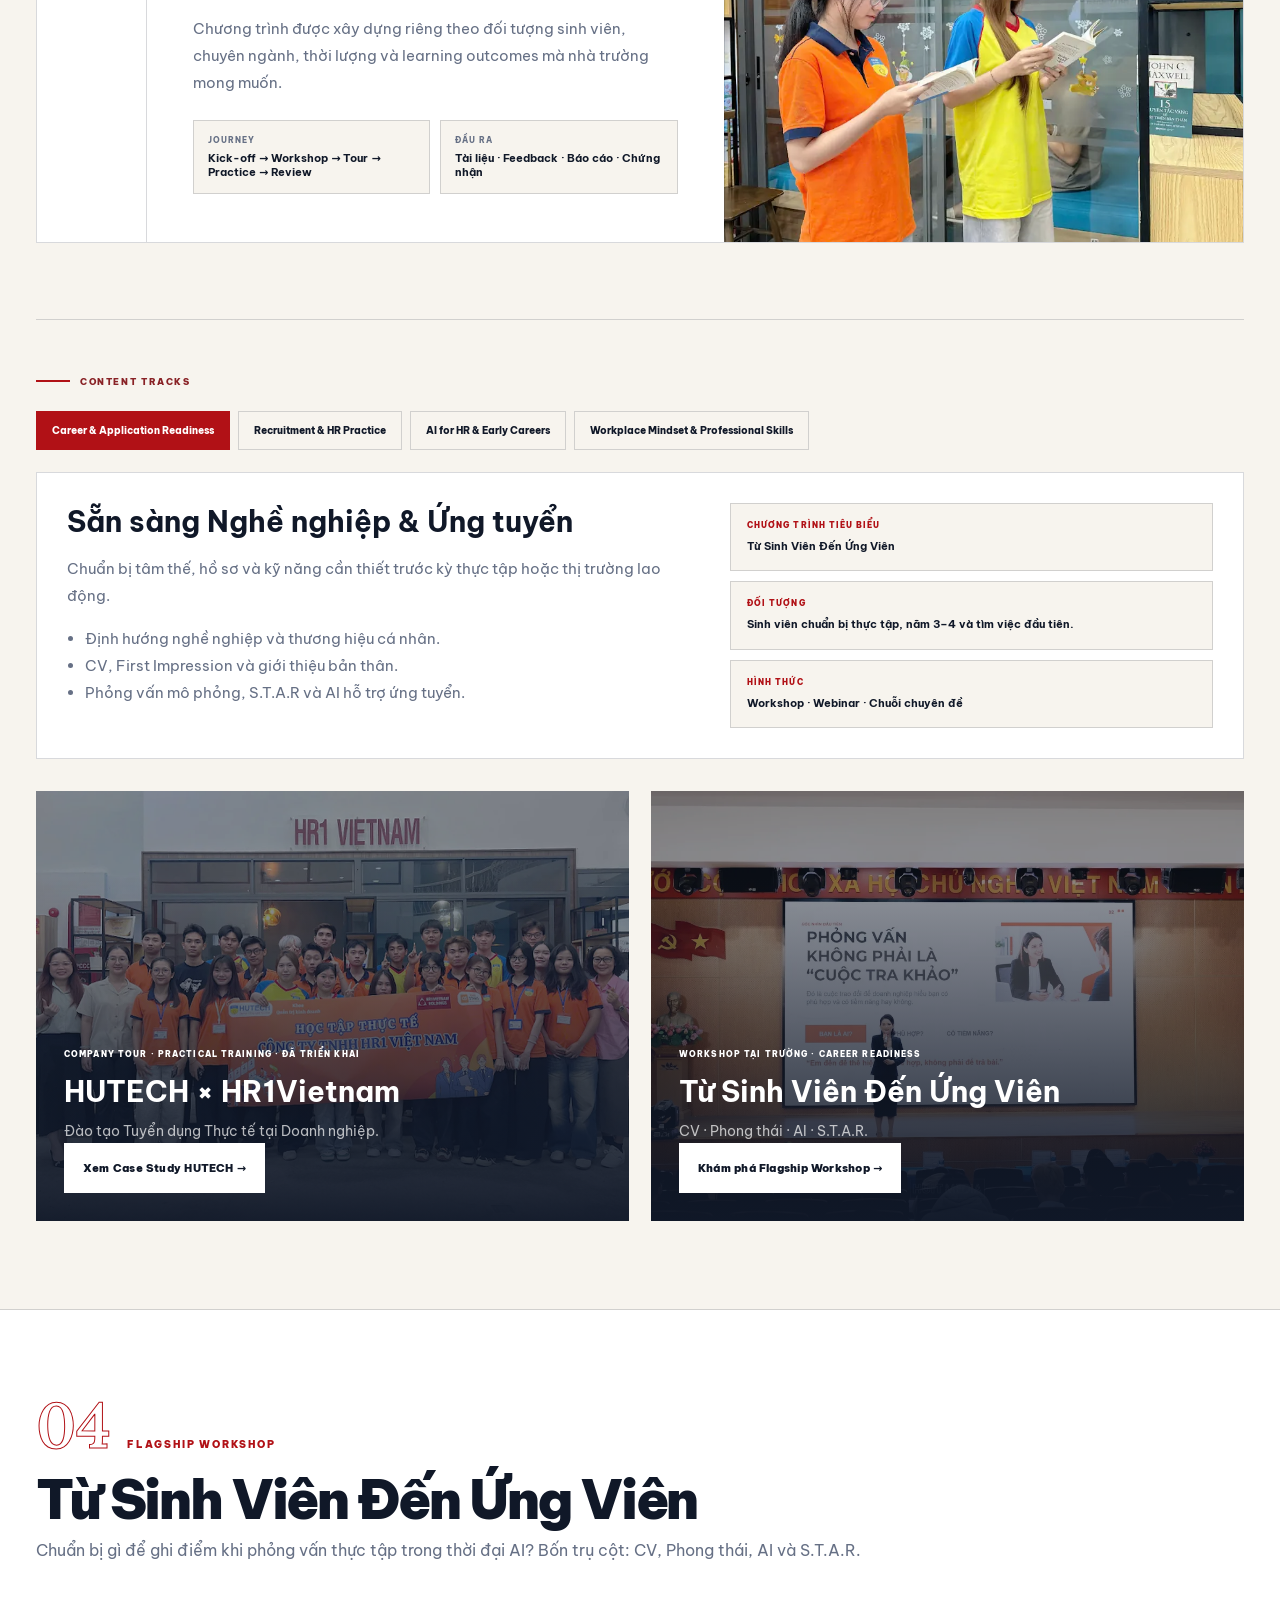
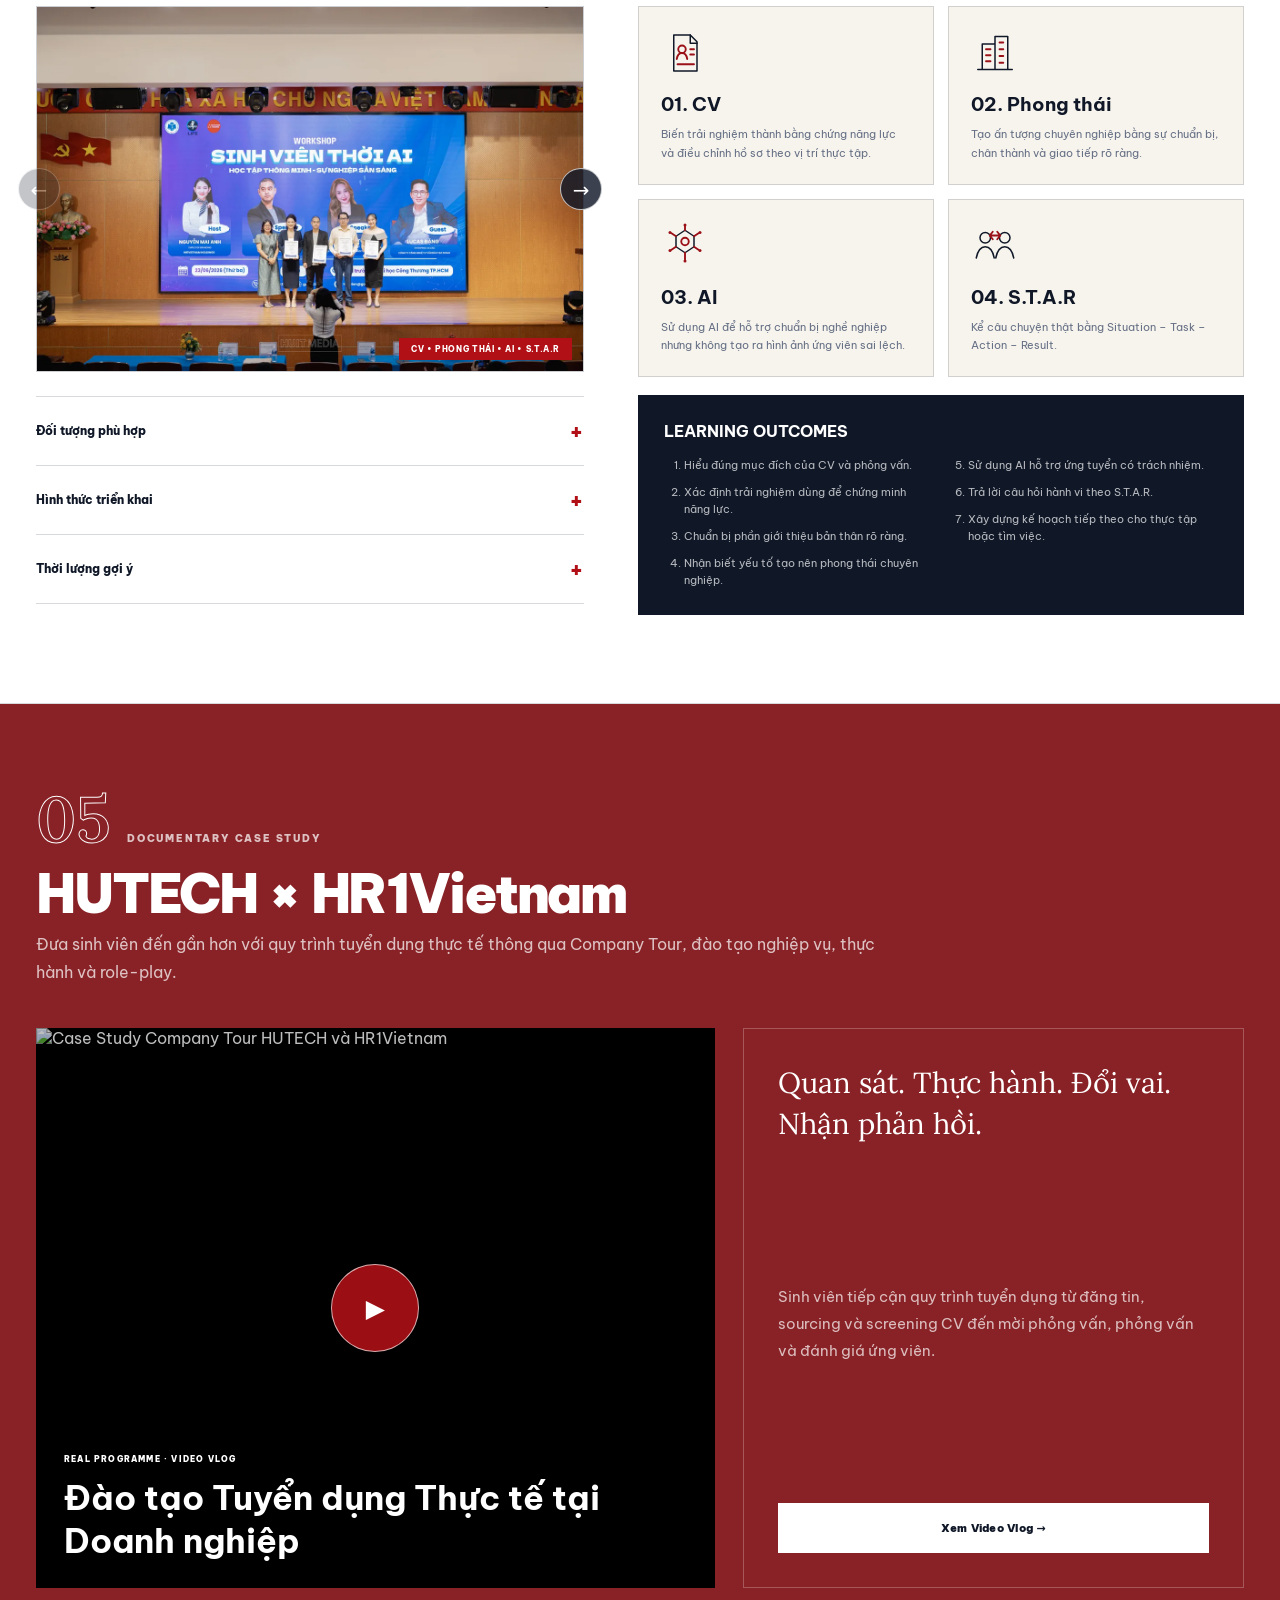
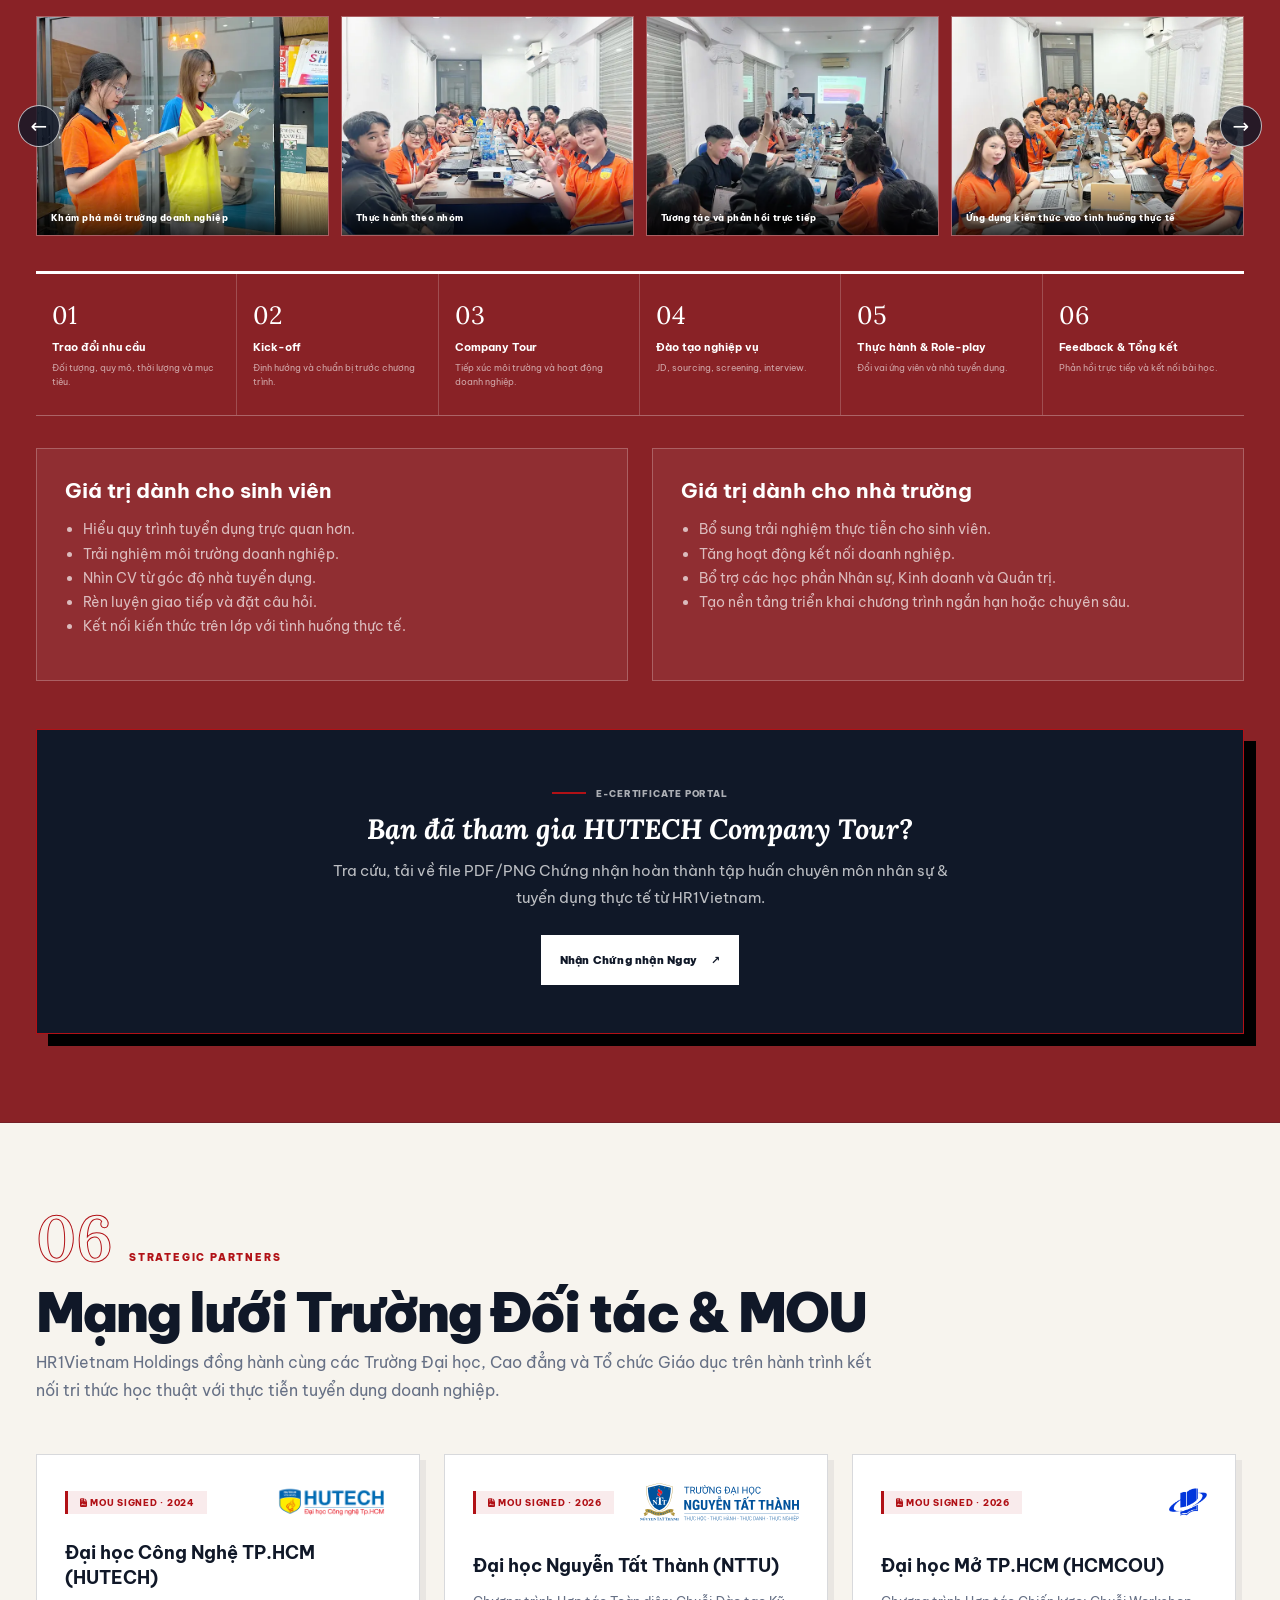
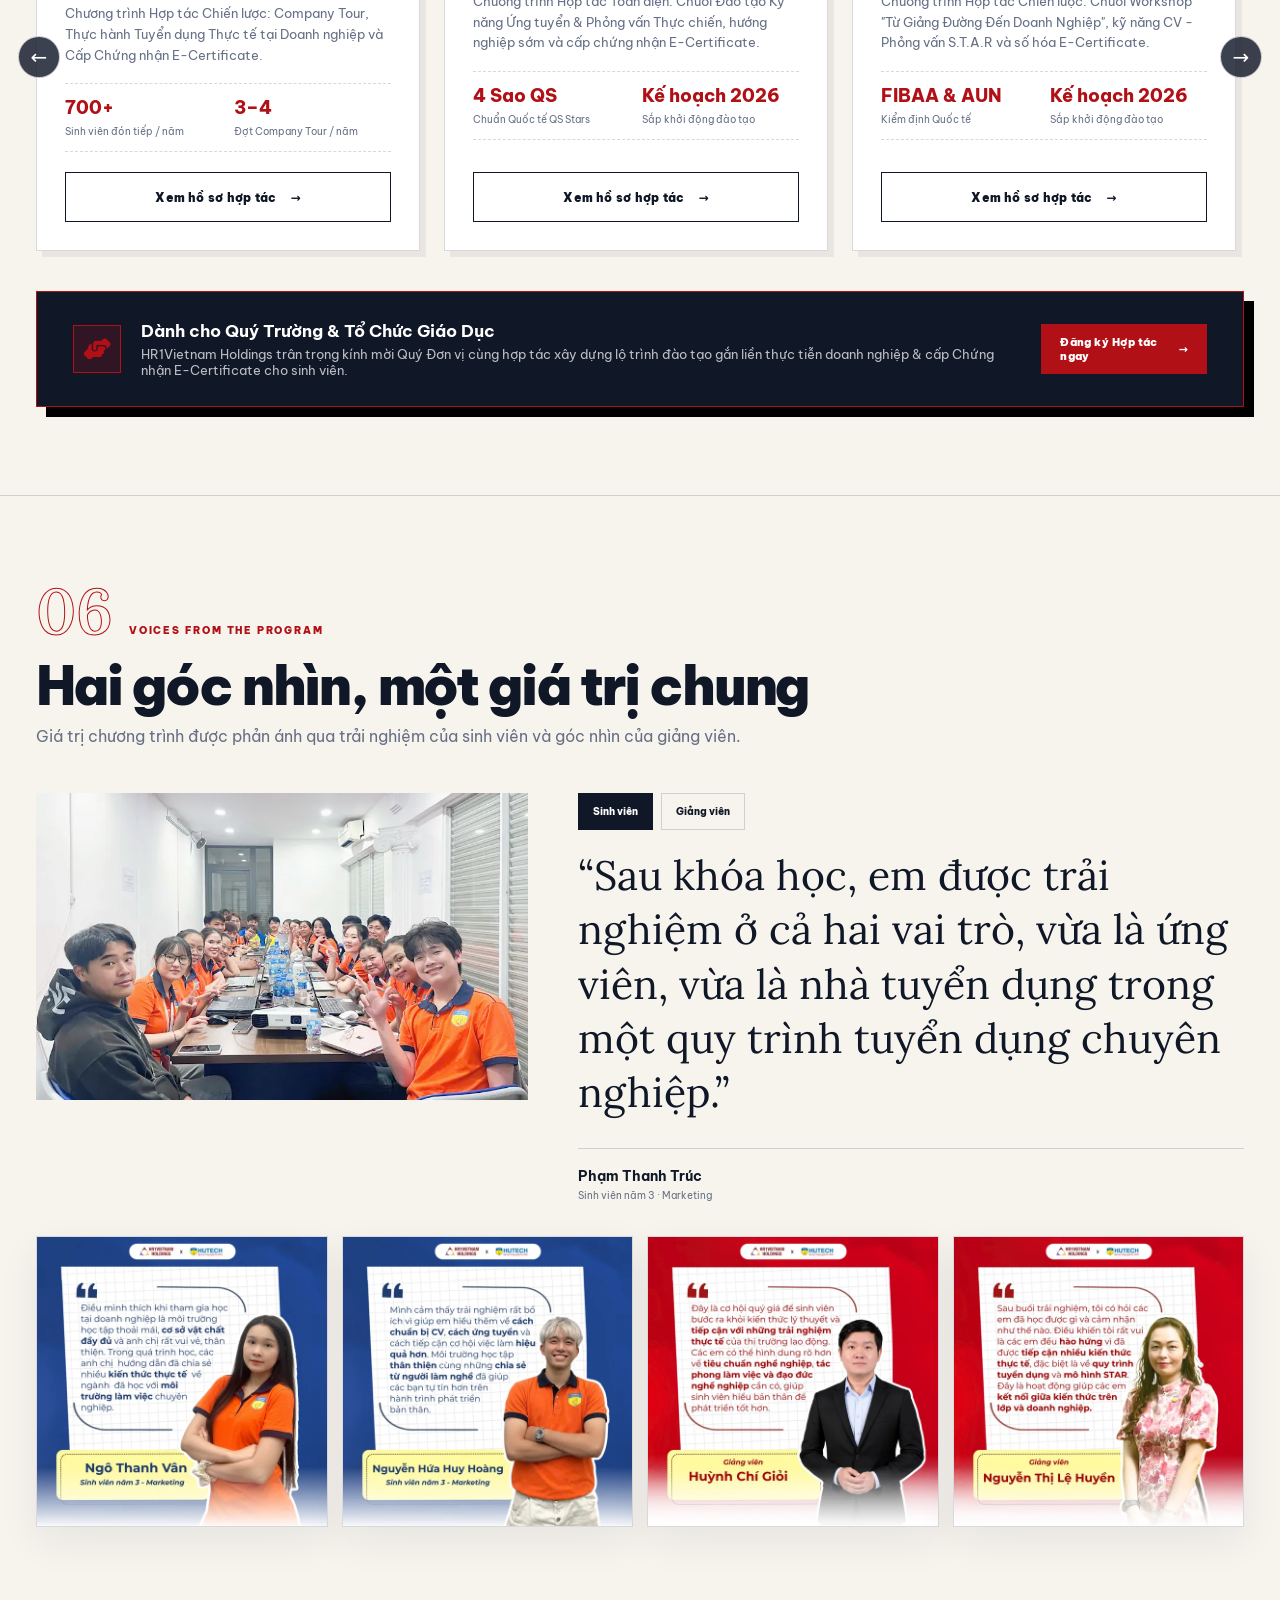
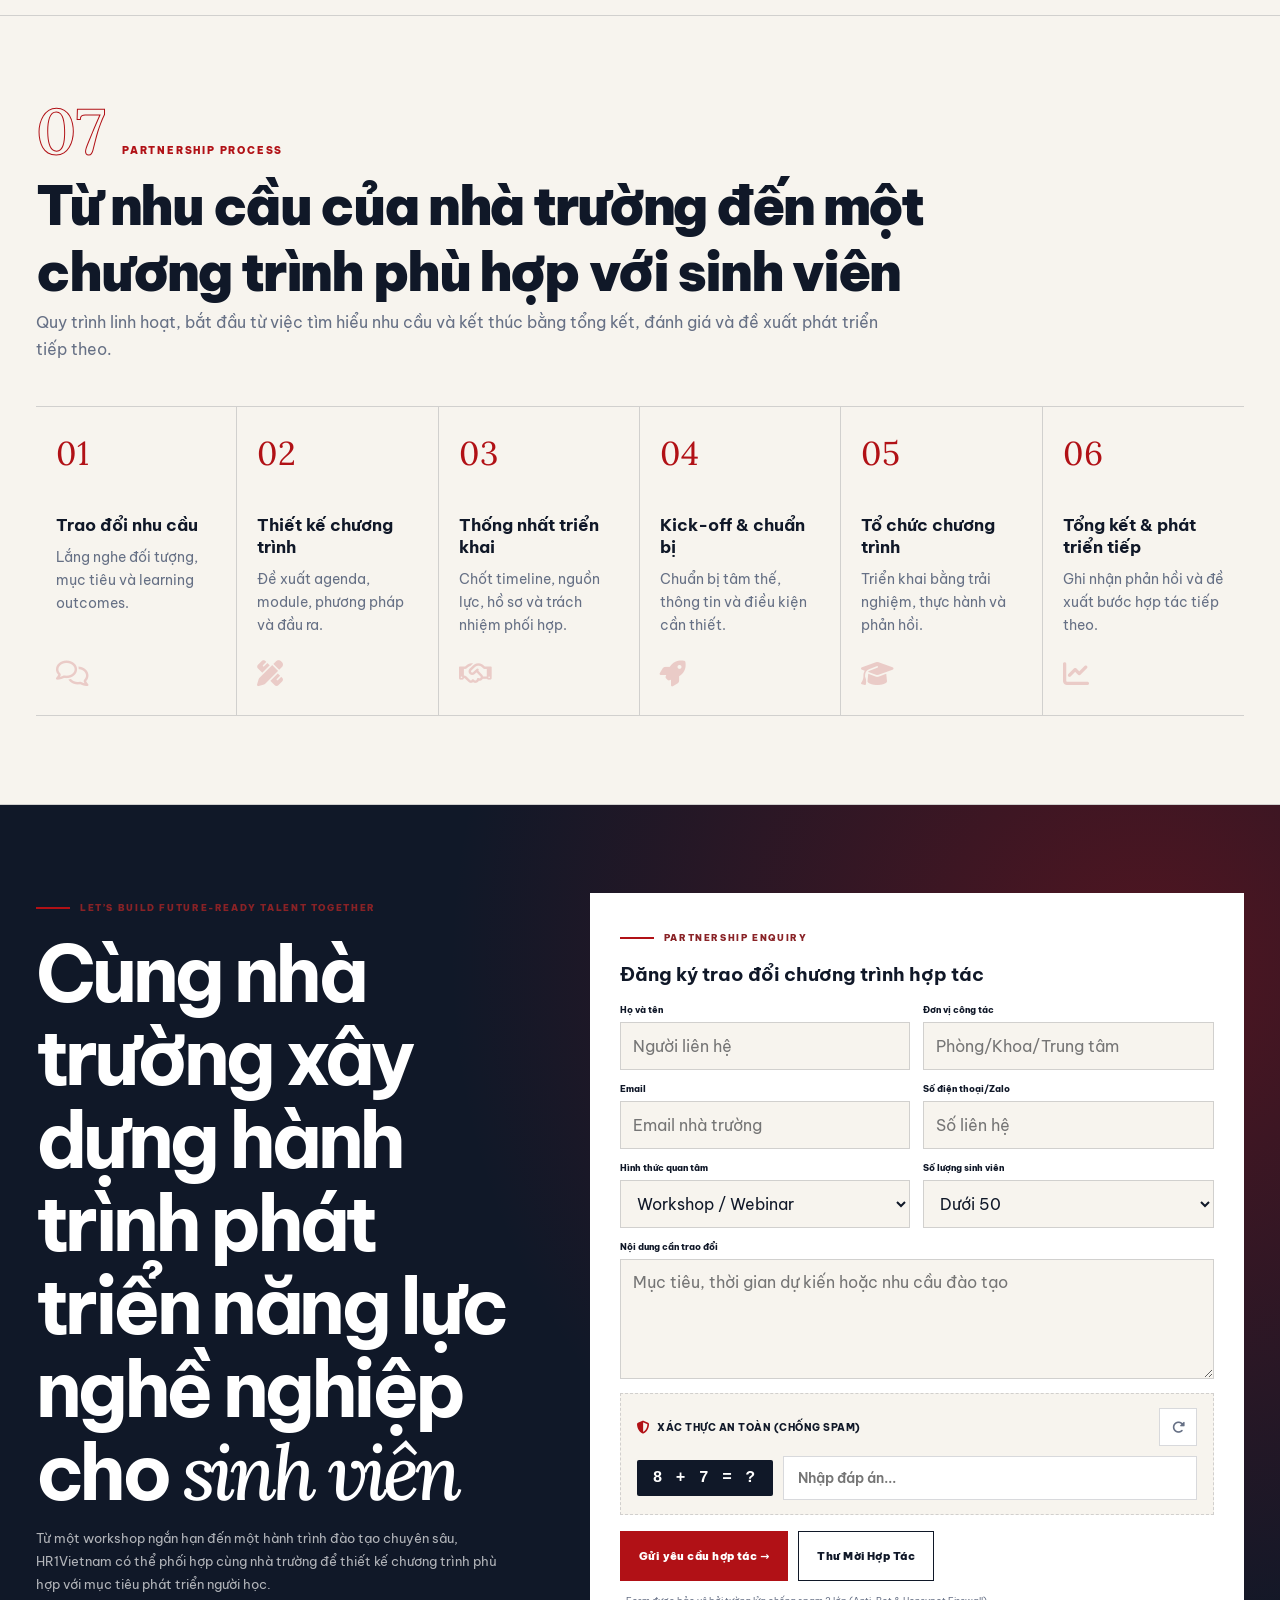
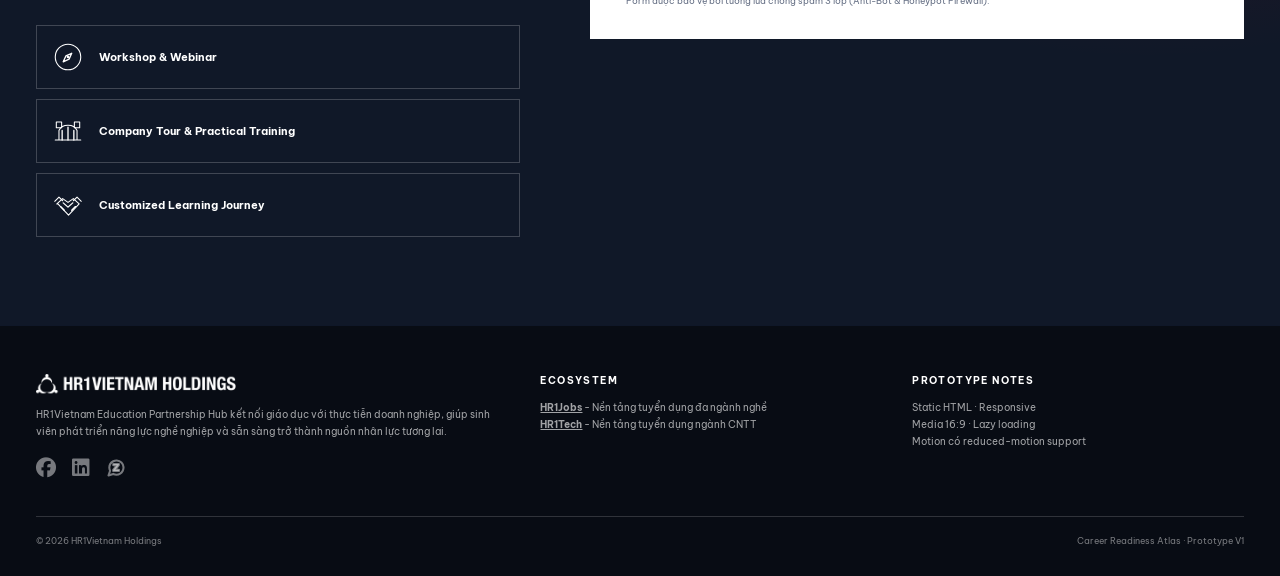
==== commit 5b530a9f: "feat: implement 4-layer anti-spam firewall and Smart Math Captcha for partnership lead form" ====
--- a/index.html
+++ b/index.html
@@ -1647,9 +1647,34 @@
             <div class="field"><label>Hình thức quan tâm</label><select id="lead-interest"><option>Workshop / Webinar</option><option>Company Tour & Practical Training</option><option>Customized Learning Journey</option><option>Khác</option></select></div>
             <div class="field"><label>Số lượng sinh viên</label><select id="lead-students"><option>Dưới 50</option><option>50–100</option><option>100–300</option><option>Trên 300</option></select></div>
             <div class="field full"><label>Nội dung cần trao đổi</label><textarea id="lead-message" placeholder="Mục tiêu, thời gian dự kiến hoặc nhu cầu đào tạo"></textarea></div>
-          </div>
+
+            <!-- HONEYPOT ANTI-SPAM (Hidden from humans, traps automated bots) -->
+            <div class="hp-field" style="position:absolute;left:-9999px;top:-9999px;opacity:0;pointer-events:none;" aria-hidden="true">
+              <label for="lead-website">Website (Để trống trường này)</label>
+              <input type="text" id="lead-website" name="company_website_trap" tabindex="-1" autocomplete="off">
+            </div>
+          </div>
+
+          <!-- SMART SECURITY CAPTCHA -->
+          <div class="captcha-container" id="captcha-container">
+            <div class="captcha-header">
+              <label class="captcha-label" for="captcha-answer">
+                <i class="fa-solid fa-shield-halved"></i>
+                <span>Xác thực an toàn (Chống Spam)</span>
+              </label>
+              <button type="button" class="captcha-refresh" id="btn-refresh-captcha" title="Đổi phép tính khác" aria-label="Đổi phép tính khác">
+                <i class="fa-solid fa-rotate-right"></i>
+              </button>
+            </div>
+            <div class="captcha-box">
+              <span class="captcha-equation" id="captcha-equation">7 + 5 = ?</span>
+              <input type="number" class="captcha-input" id="captcha-answer" placeholder="Nhập đáp án..." required autocomplete="off">
+            </div>
+            <div class="captcha-error" id="captcha-error"><i class="fa-solid fa-circle-exclamation"></i> <span>Kết quả xác thực chưa chính xác. Vui lòng thử lại.</span></div>
+          </div>
+
           <div class="form-actions"><button class="button primary" type="submit">Gửi yêu cầu hợp tác →</button><a class="button" href="assets/docs/Thu_Moi_Hop_Tac_HR1Vietnam.pdf" download>Thư Mời Hợp Tác</a></div>
-          <p class="form-note"><i class="fa-solid fa-circle-check"></i> Form đã được kết nối hệ thống tự động lưu trữ và gửi thông báo trực tuyến.</p>
+          <p class="form-note"><i class="fa-solid fa-shield-check"></i> Form được bảo vệ bởi tường lửa chống spam 3 lớp (Anti-Bot &amp; Honeypot Firewall).</p>
         </form>
         <details class="master-detail" style="grid-column:1/-1"><summary>Xem toàn bộ nội dung final của section</summary><div class="master-content"><h1>09. Final CTA &amp; Lead Form</h1>
 <h2>Eyebrow</h2>
--- a/assets/css/styles.css
+++ b/assets/css/styles.css
@@ -279,6 +279,20 @@
 .field textarea{min-height:120px;resize:vertical}
 .form-actions{display:flex;flex-wrap:wrap;gap:10px;margin-top:16px}
 .form-note{margin:13px 0 0;color:var(--muted);font-size:9px;line-height:1.6}
+.form-note i{color:#0E8345;margin-right:4px}
+.captcha-container{margin-top:14px;padding:14px 16px;background:var(--paper);border:1px dashed var(--line);display:flex;flex-direction:column;gap:10px}
+.captcha-header{display:flex;justify-content:space-between;align-items:center}
+.captcha-label{display:inline-flex;align-items:center;gap:7px;font-size:10px;font-weight:800;letter-spacing:.05em;text-transform:uppercase;color:var(--ink)}
+.captcha-label i{color:var(--red);font-size:13px}
+.captcha-box{display:flex;align-items:center;gap:10px}
+.captcha-equation{display:inline-flex;align-items:center;justify-content:center;padding:9px 16px;background:var(--ink);color:var(--white);font-family:var(--mono, monospace);font-size:16px;font-weight:700;letter-spacing:2px;user-select:none;border-radius:2px;min-width:110px}
+.captcha-refresh{background:var(--white);border:1px solid var(--line);width:38px;height:38px;cursor:pointer;color:var(--muted);transition:all .2s var(--ease);display:inline-flex;align-items:center;justify-content:center;font-size:13px}
+.captcha-refresh:hover{background:var(--ink);color:var(--white);border-color:var(--ink);transform:rotate(45deg)}
+.captcha-input{flex:1;min-height:44px;padding:10px 14px;border:1px solid var(--line);background:var(--white);color:var(--ink);font-size:14px;font-weight:600}
+.captcha-input:focus{outline:none;border-color:var(--ink);background:#fff}
+.captcha-input.error{border-color:var(--red);background:#FFF5F5}
+.captcha-error{font-size:11px;color:var(--red);font-weight:600;display:none;align-items:center;gap:6px}
+.captcha-error.show{display:flex}
 .form-success{display:none;margin-top:15px;padding:14px;background:#EAF7EE;color:#176B37;font-size:11px}
 .form-success.show{display:block}
 .footer{padding:48px 0 30px;background:#080C14;color:#fff}
@@ -835,6 +849,15 @@
 .about-meta-list strong {
   color: var(--ink);
 }
+.about-meta-list a {
+  color: var(--ink);
+  text-decoration: none;
+  font-weight: 500;
+  transition: color 0.25s var(--ease);
+}
+.about-meta-list a:hover {
+  color: var(--red);
+}
 .partner-card {
   background: var(--white);
   border: 1px solid var(--line);
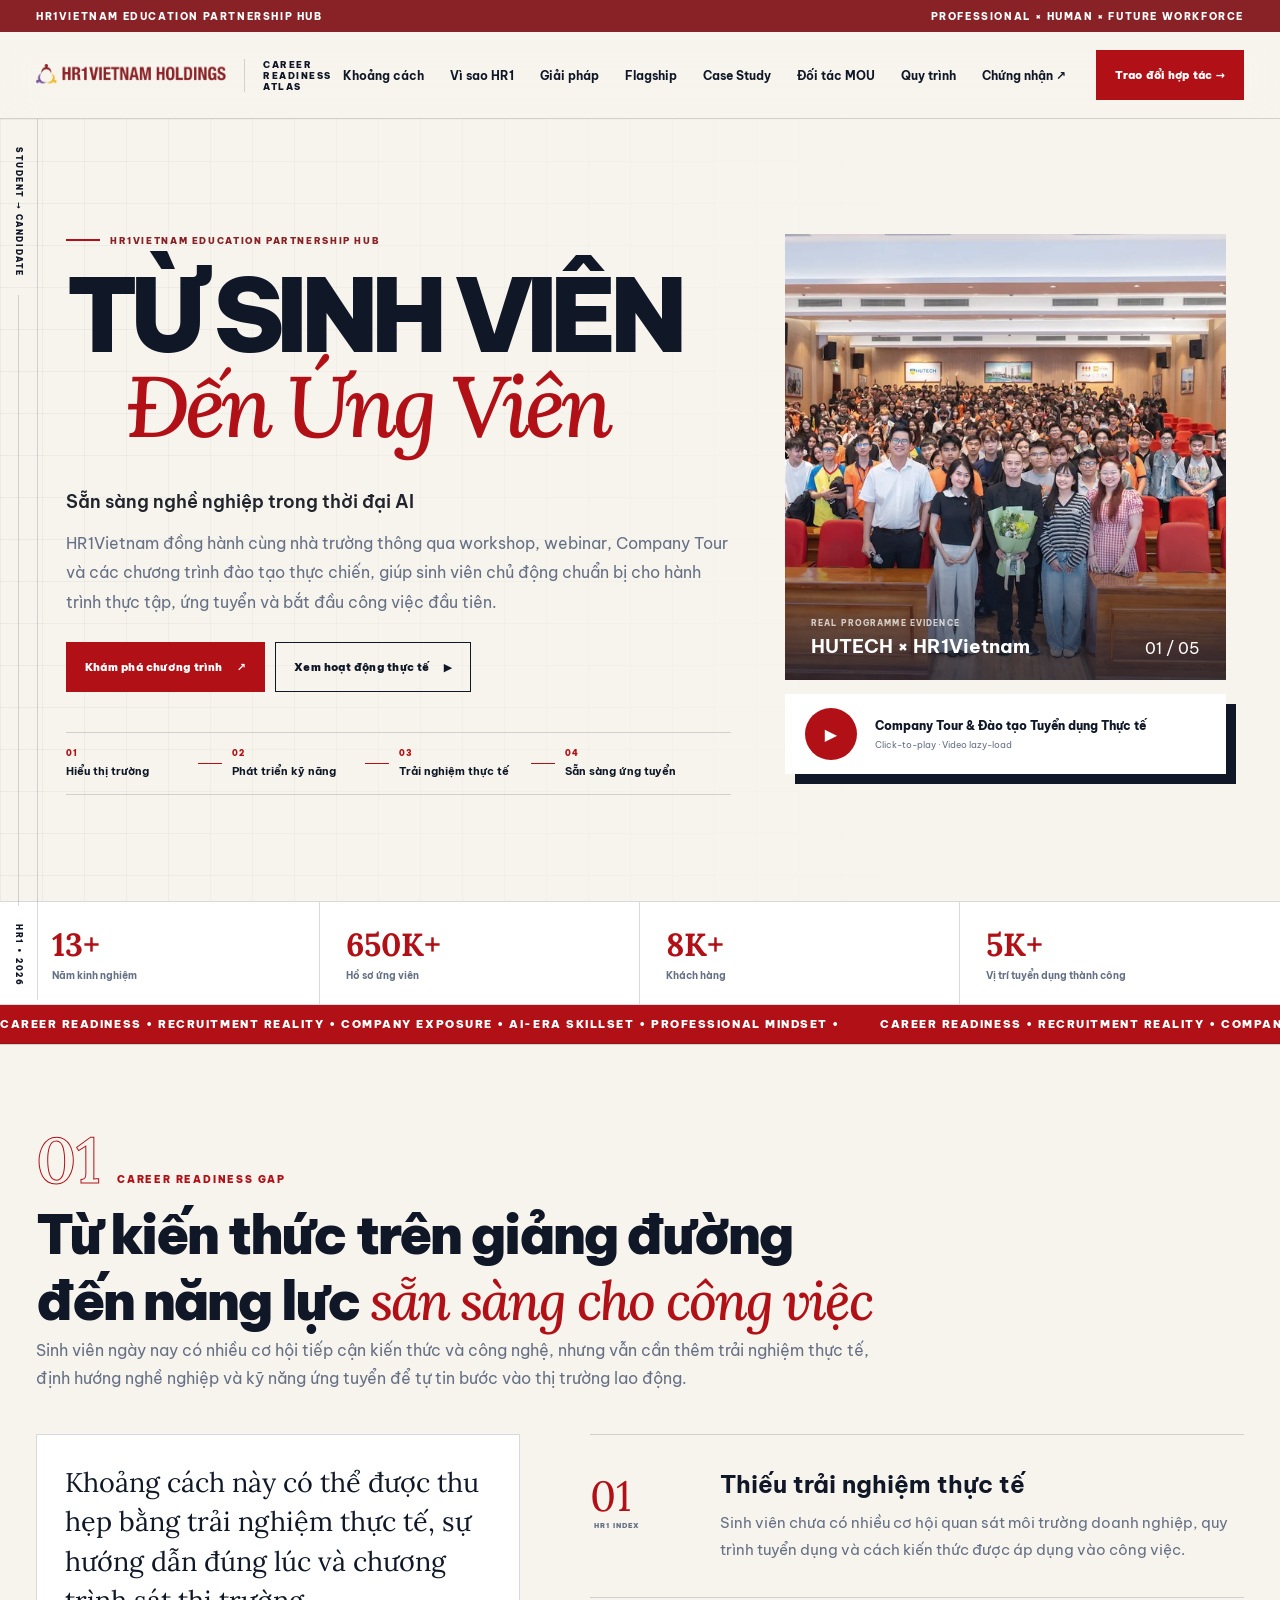
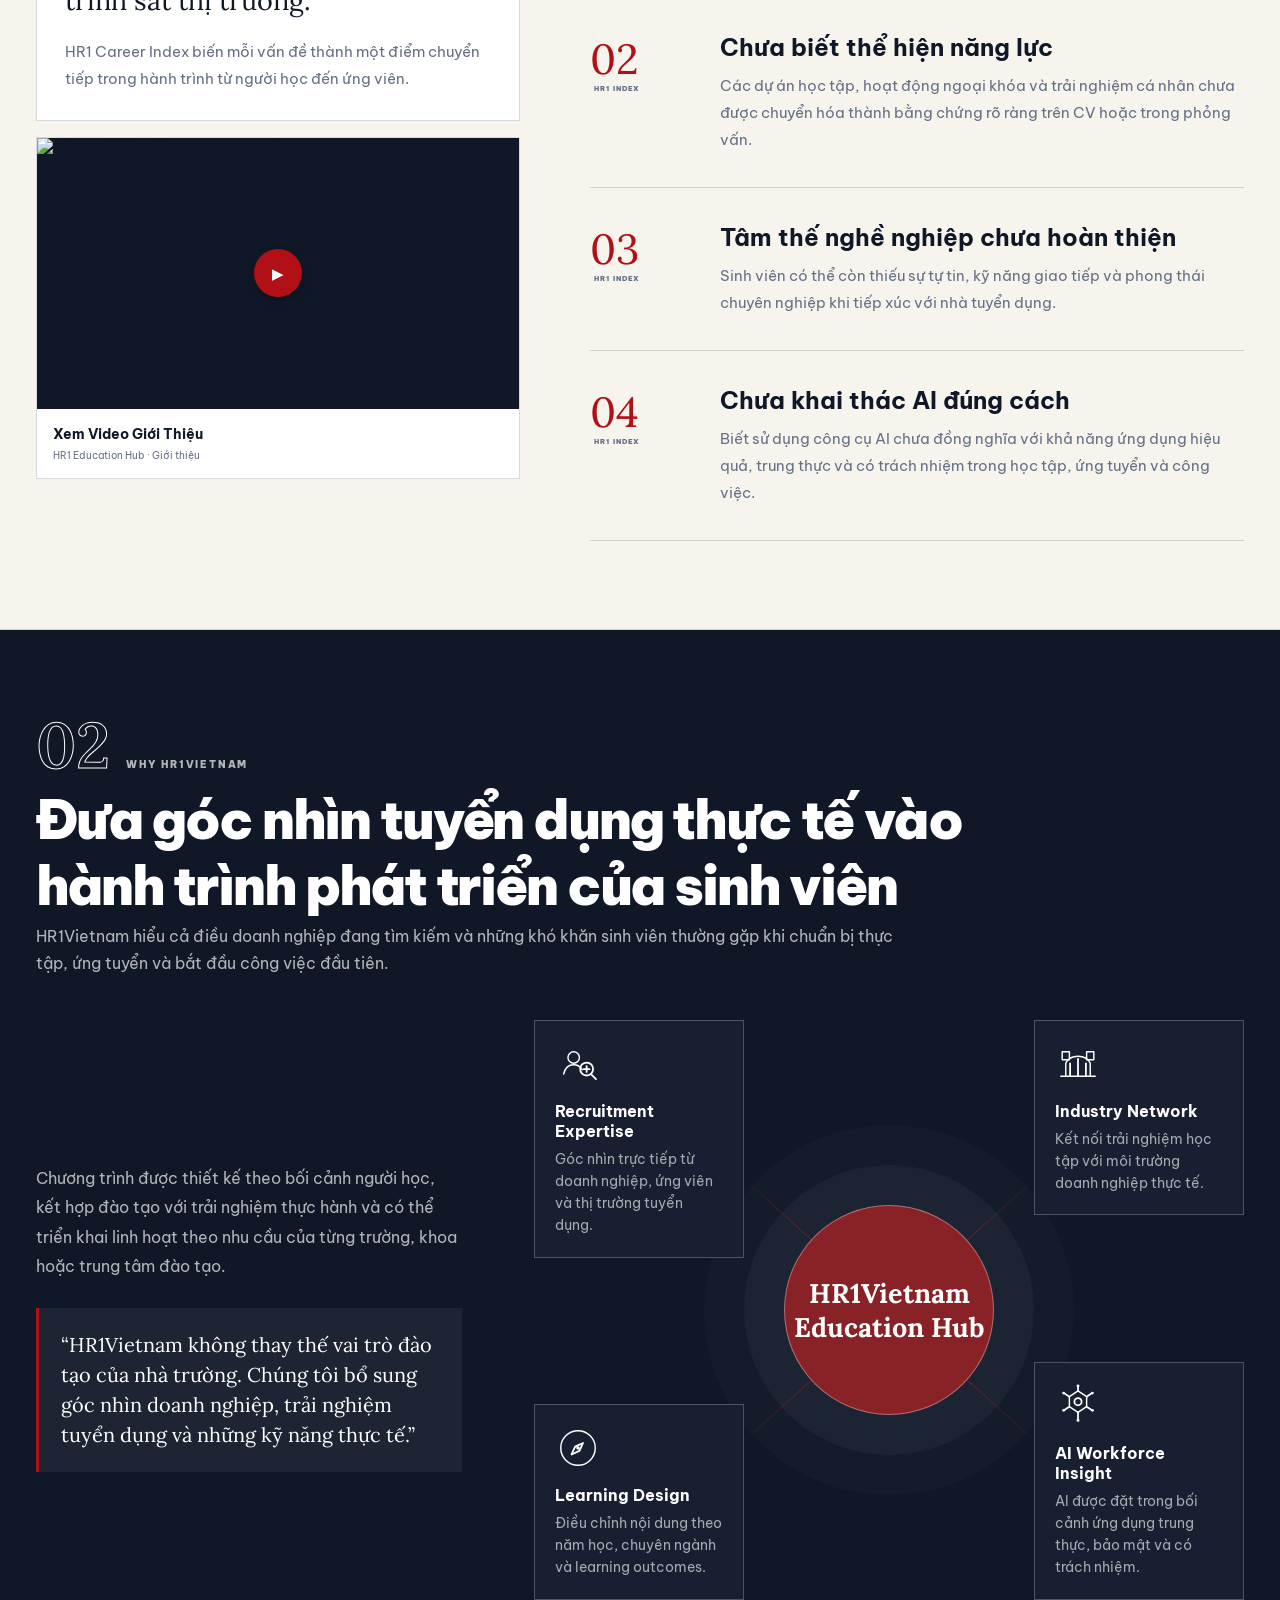
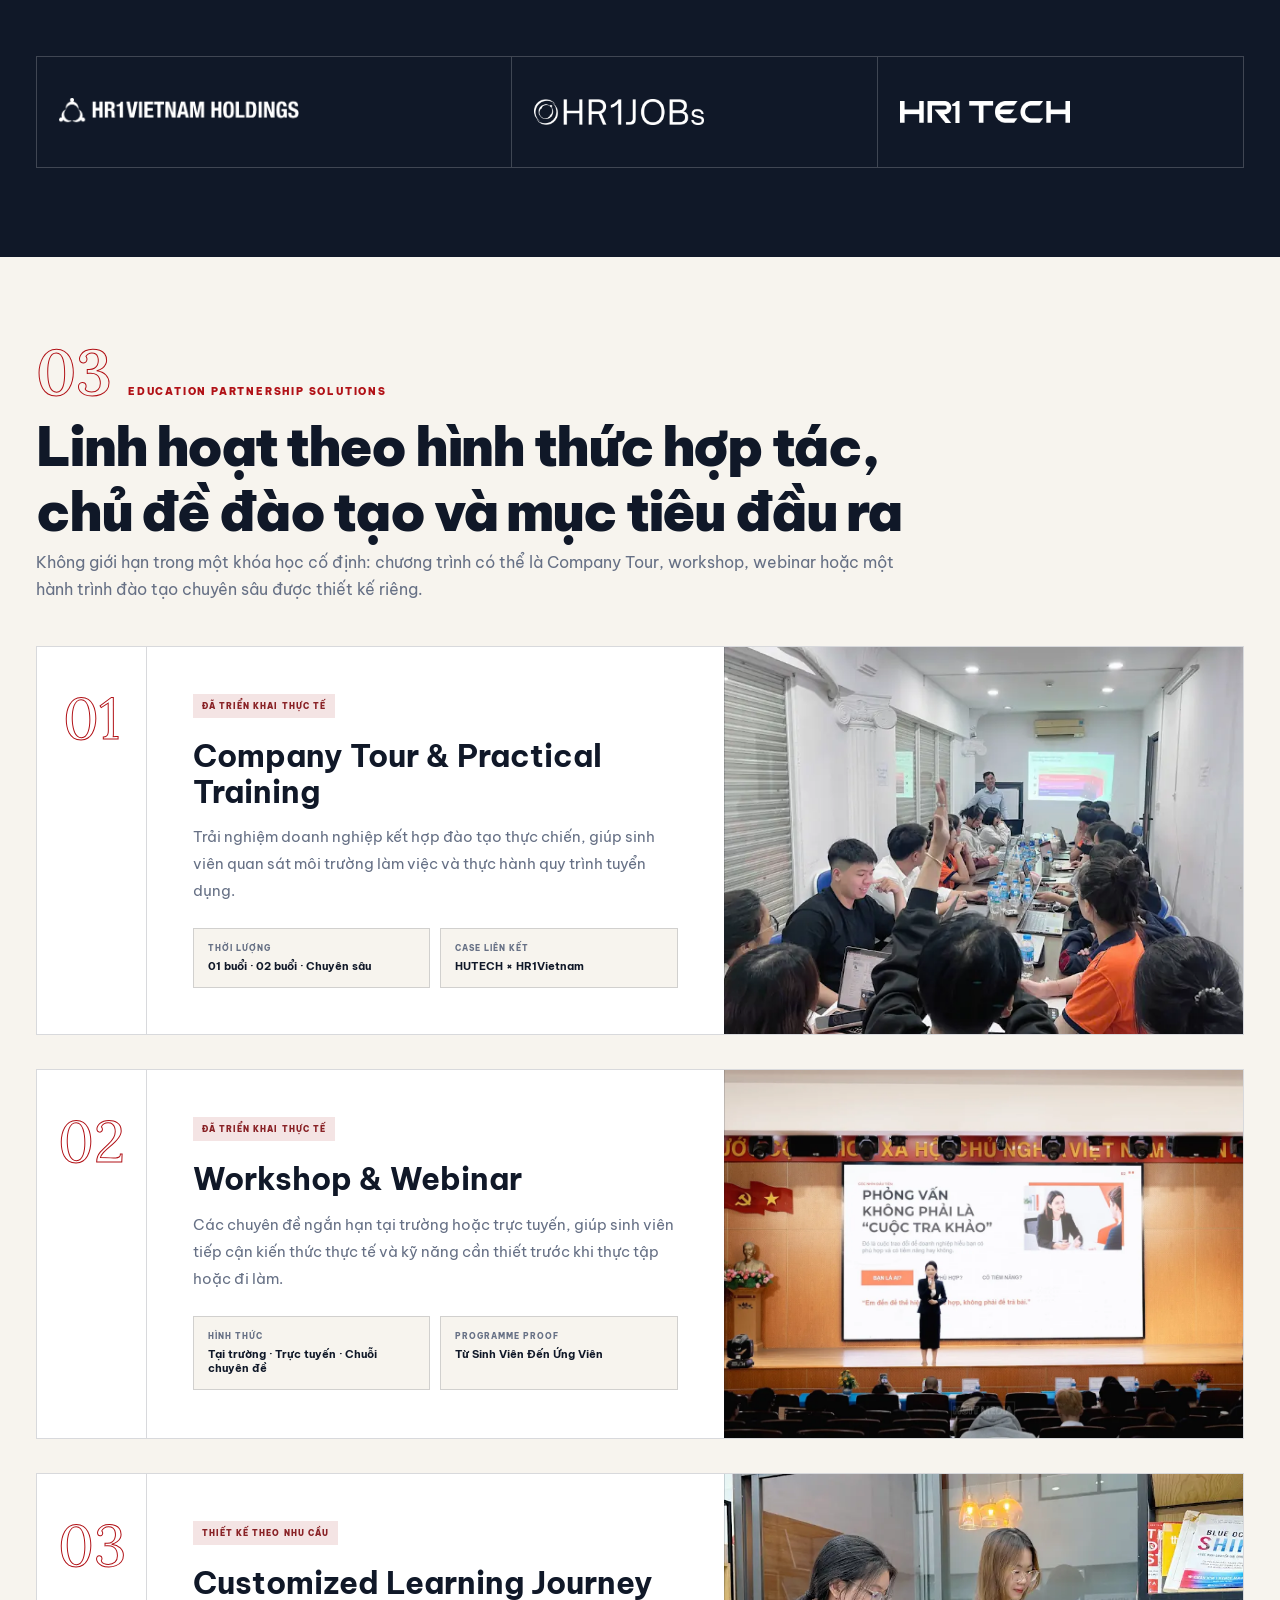
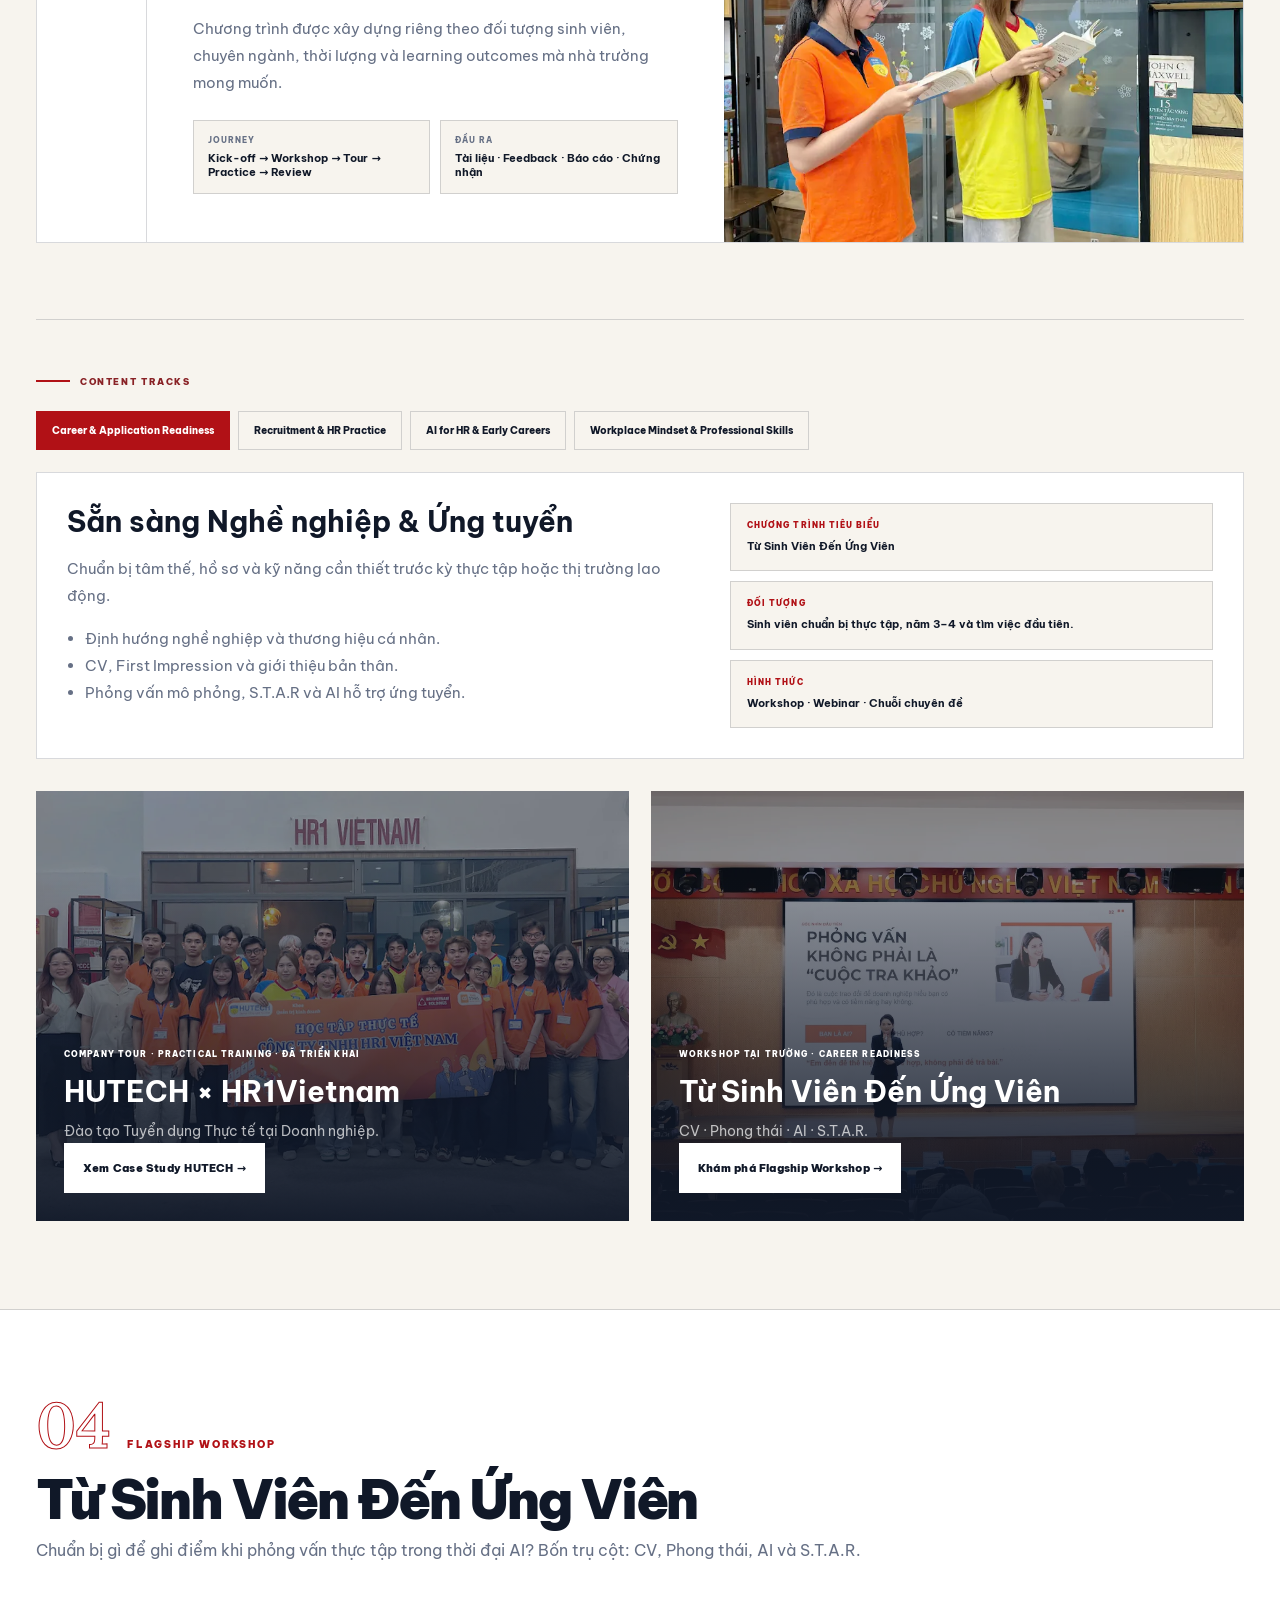
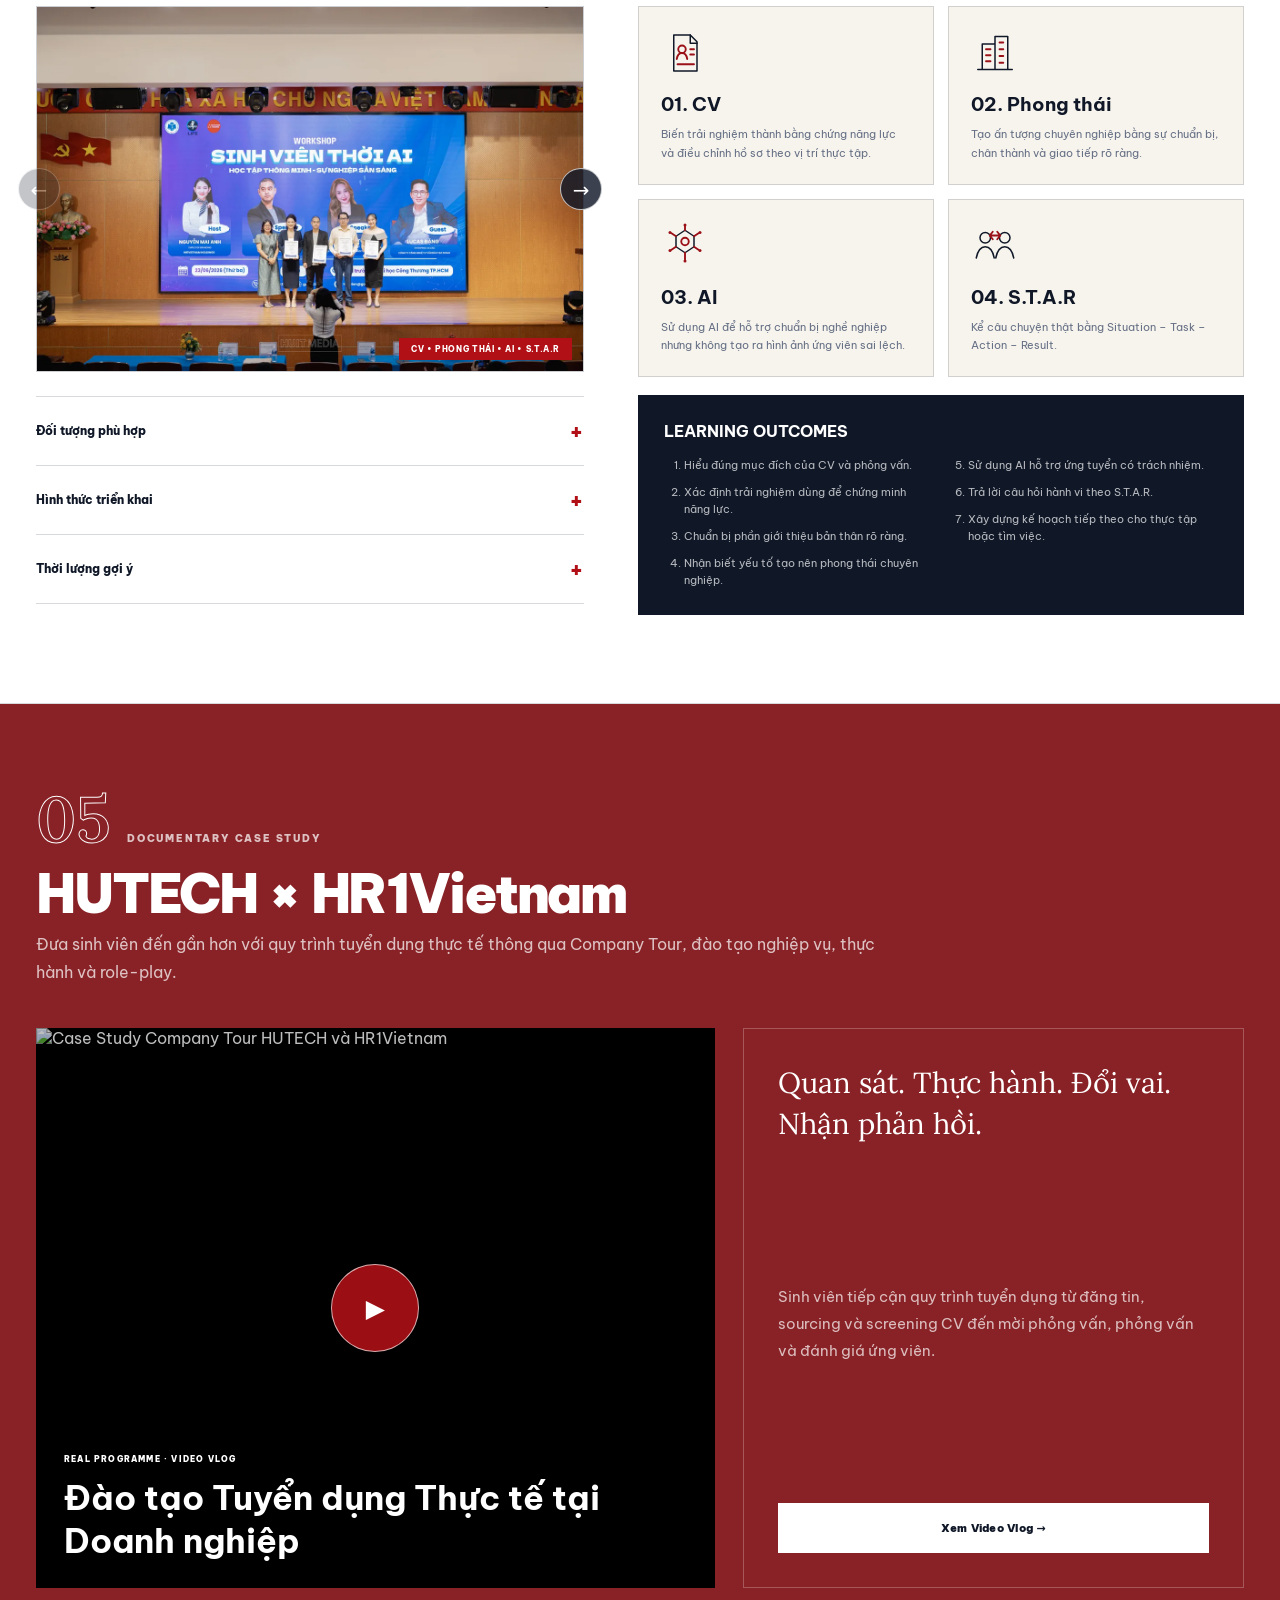
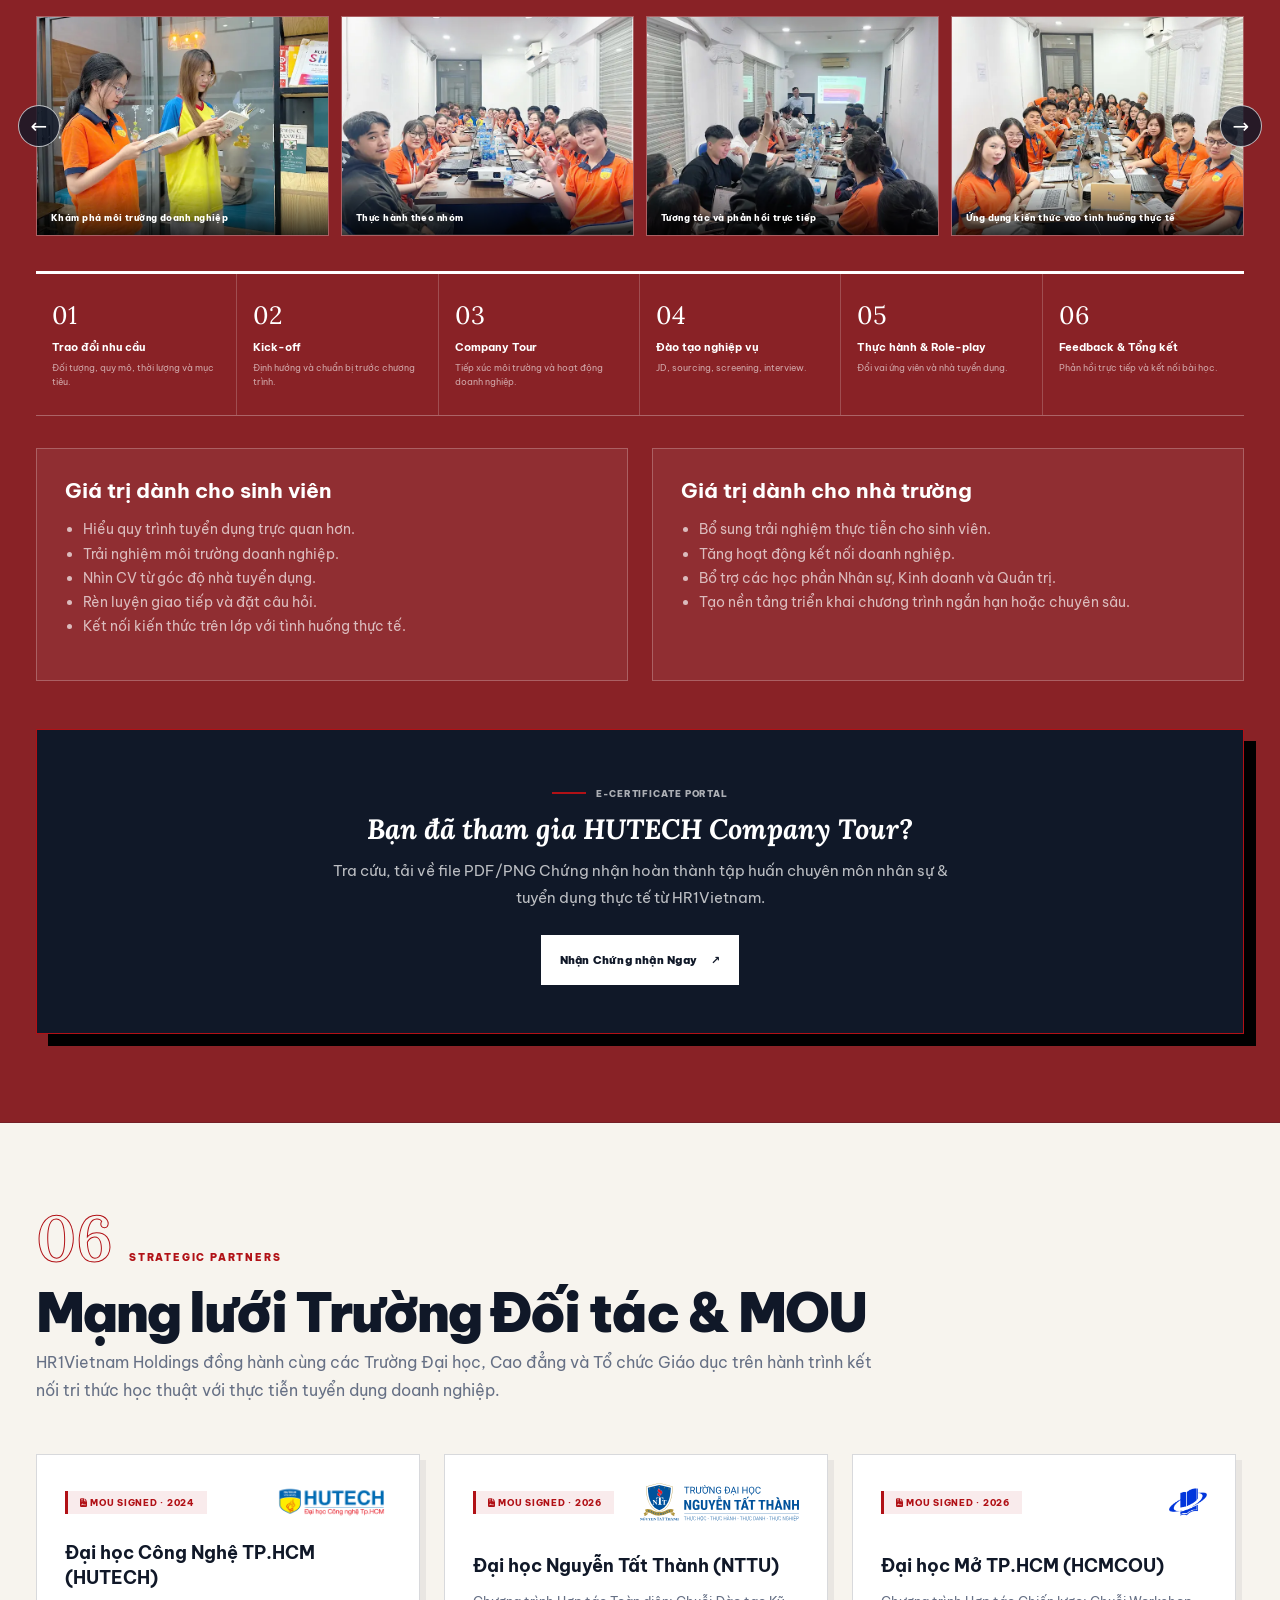
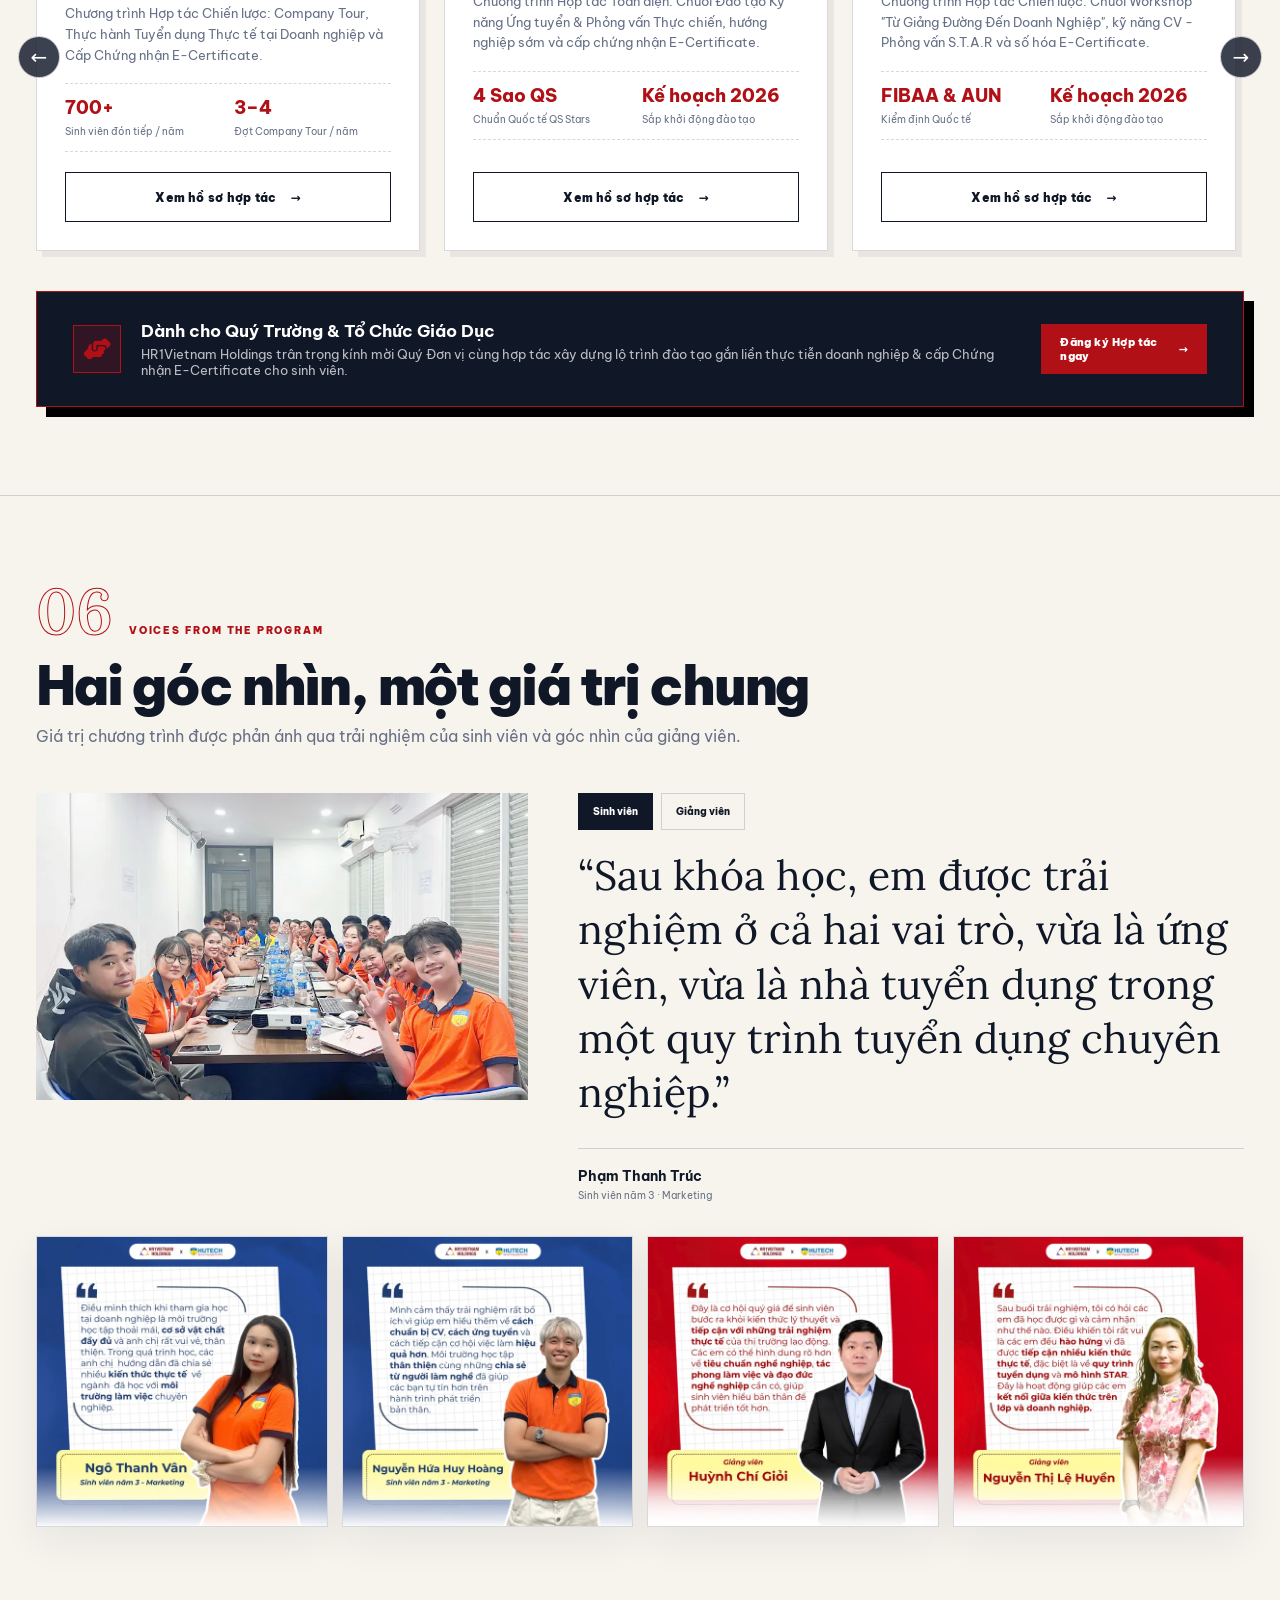
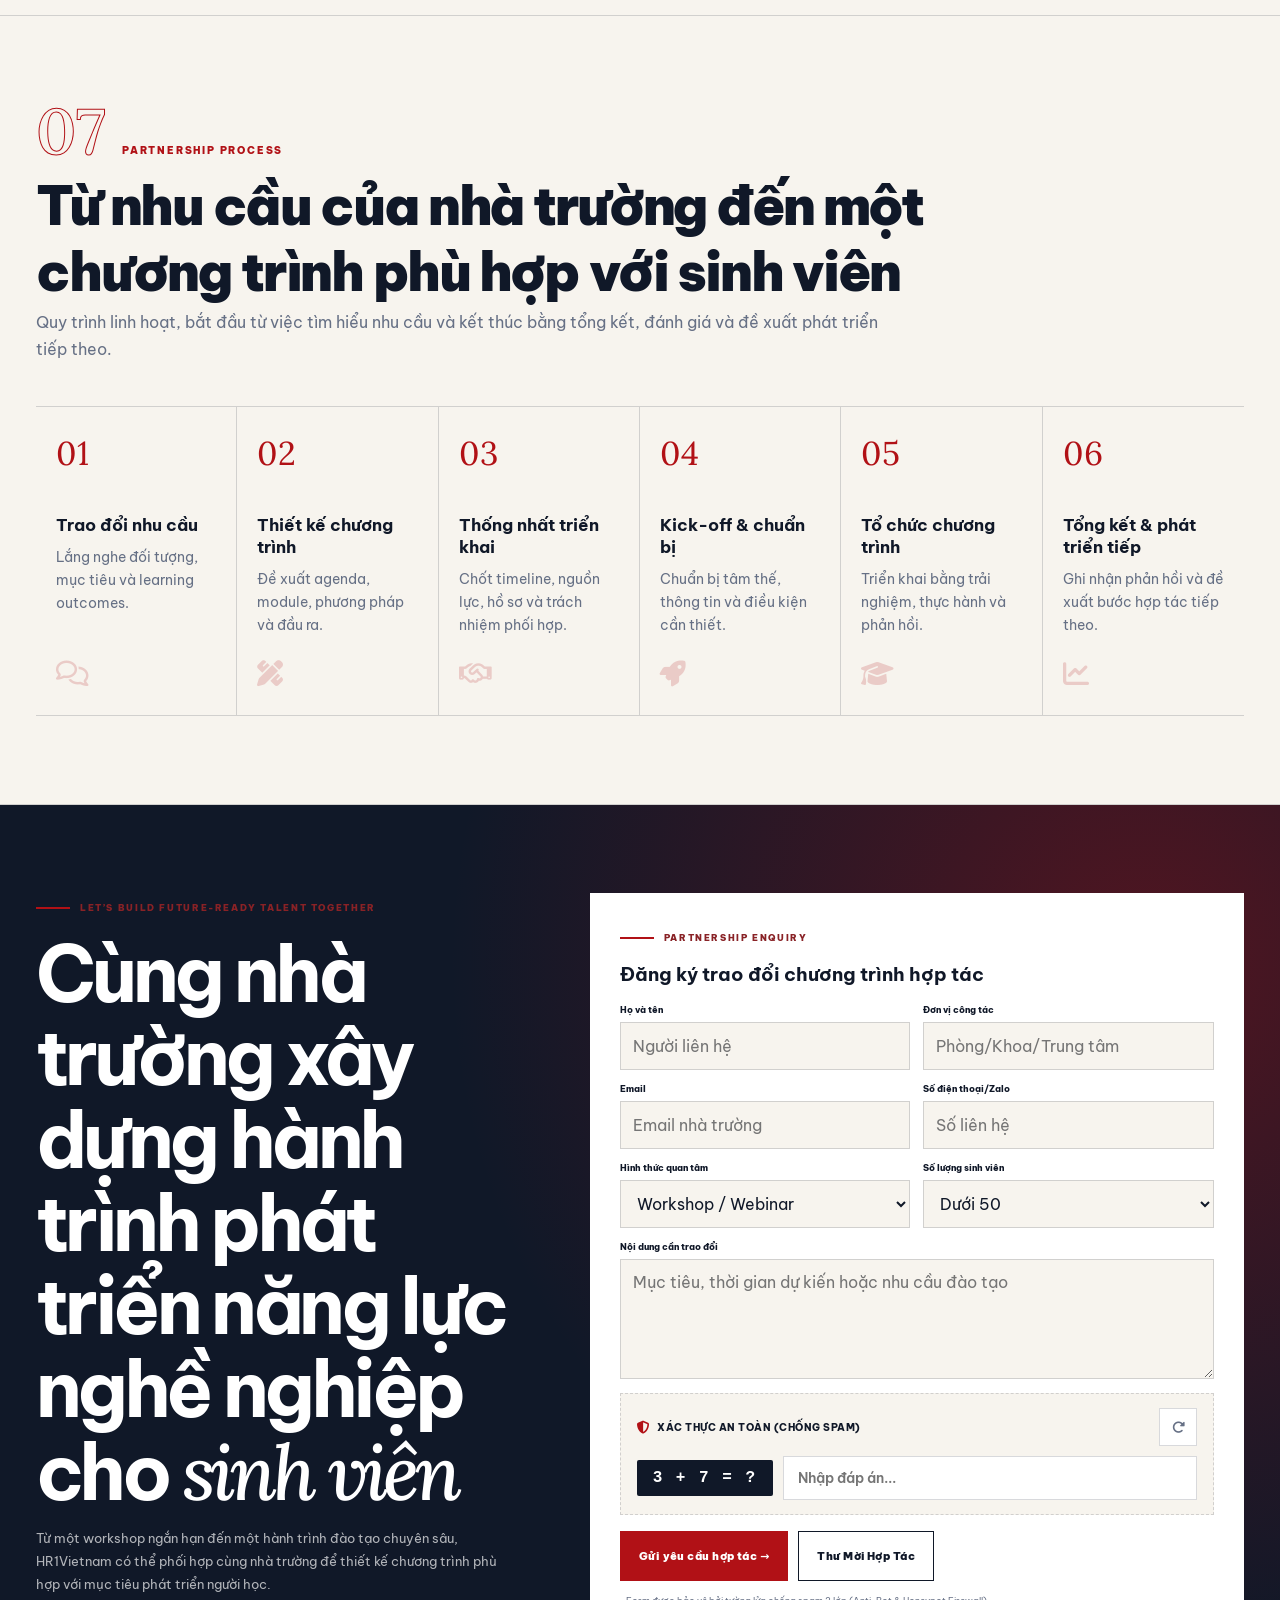
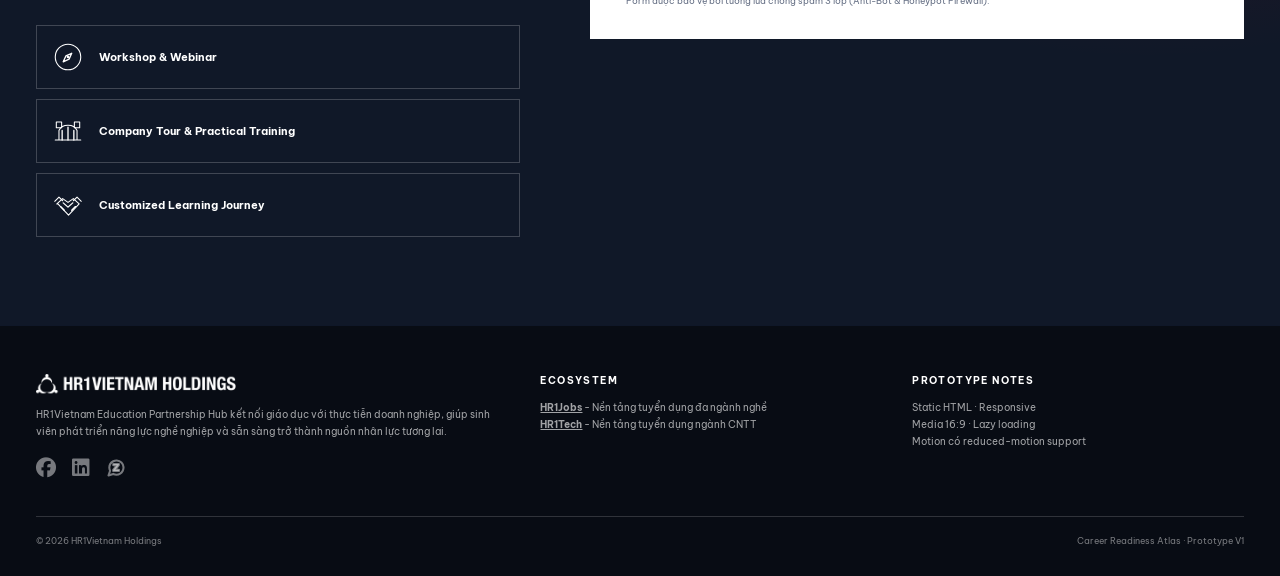
==== commit 6d46ae95: "feat: show error popup and auto-refresh question when Captcha is answered incorrectly" ====
--- a/index.html
+++ b/index.html
@@ -1907,6 +1907,20 @@
     </div>
   </div>
 
+  <!-- CAPTCHA ERROR POPUP MODAL -->
+  <div class="success-modal captcha-modal" id="captcha-error-modal" aria-hidden="true">
+    <div class="modal-dialog">
+      <button class="modal-close" id="close-captcha-modal" aria-label="Đóng thông báo">×</button>
+      <div class="modal-body text-center">
+        <div class="modal-icon-circle error"><i class="fa-solid fa-triangle-exclamation"></i></div>
+        <h2 class="modal-title">Xác thực chưa chính xác!</h2>
+        <p class="modal-desc">Kết quả phép tính bảo mật bạn vừa nhập chưa trùng khớp. Để đảm bảo an toàn, hệ thống đã tự động làm mới một câu hỏi xác thực khác.</p>
+        <p class="modal-sub">Vui lòng kiểm tra và nhập đáp án cho phép tính mới trước khi gửi lại yêu cầu.</p>
+        <button class="button primary" id="btn-captcha-close-ok">Thử lại ngay →</button>
+      </div>
+    </div>
+  </div>
+
   <script src="assets/js/app.js"></script>
 </body>
 </html>
--- a/assets/css/styles.css
+++ b/assets/css/styles.css
@@ -449,6 +449,11 @@
   font-size: 32px;
   margin: 0 auto 22px;
 }
+.captcha-modal .modal-icon-circle.error {
+  background: #FFF1F0;
+  color: var(--red);
+  border: 1px solid rgba(177, 17, 22, 0.2);
+}
 .success-modal .modal-title {
   font-family: var(--serif);
   font-size: 29px;
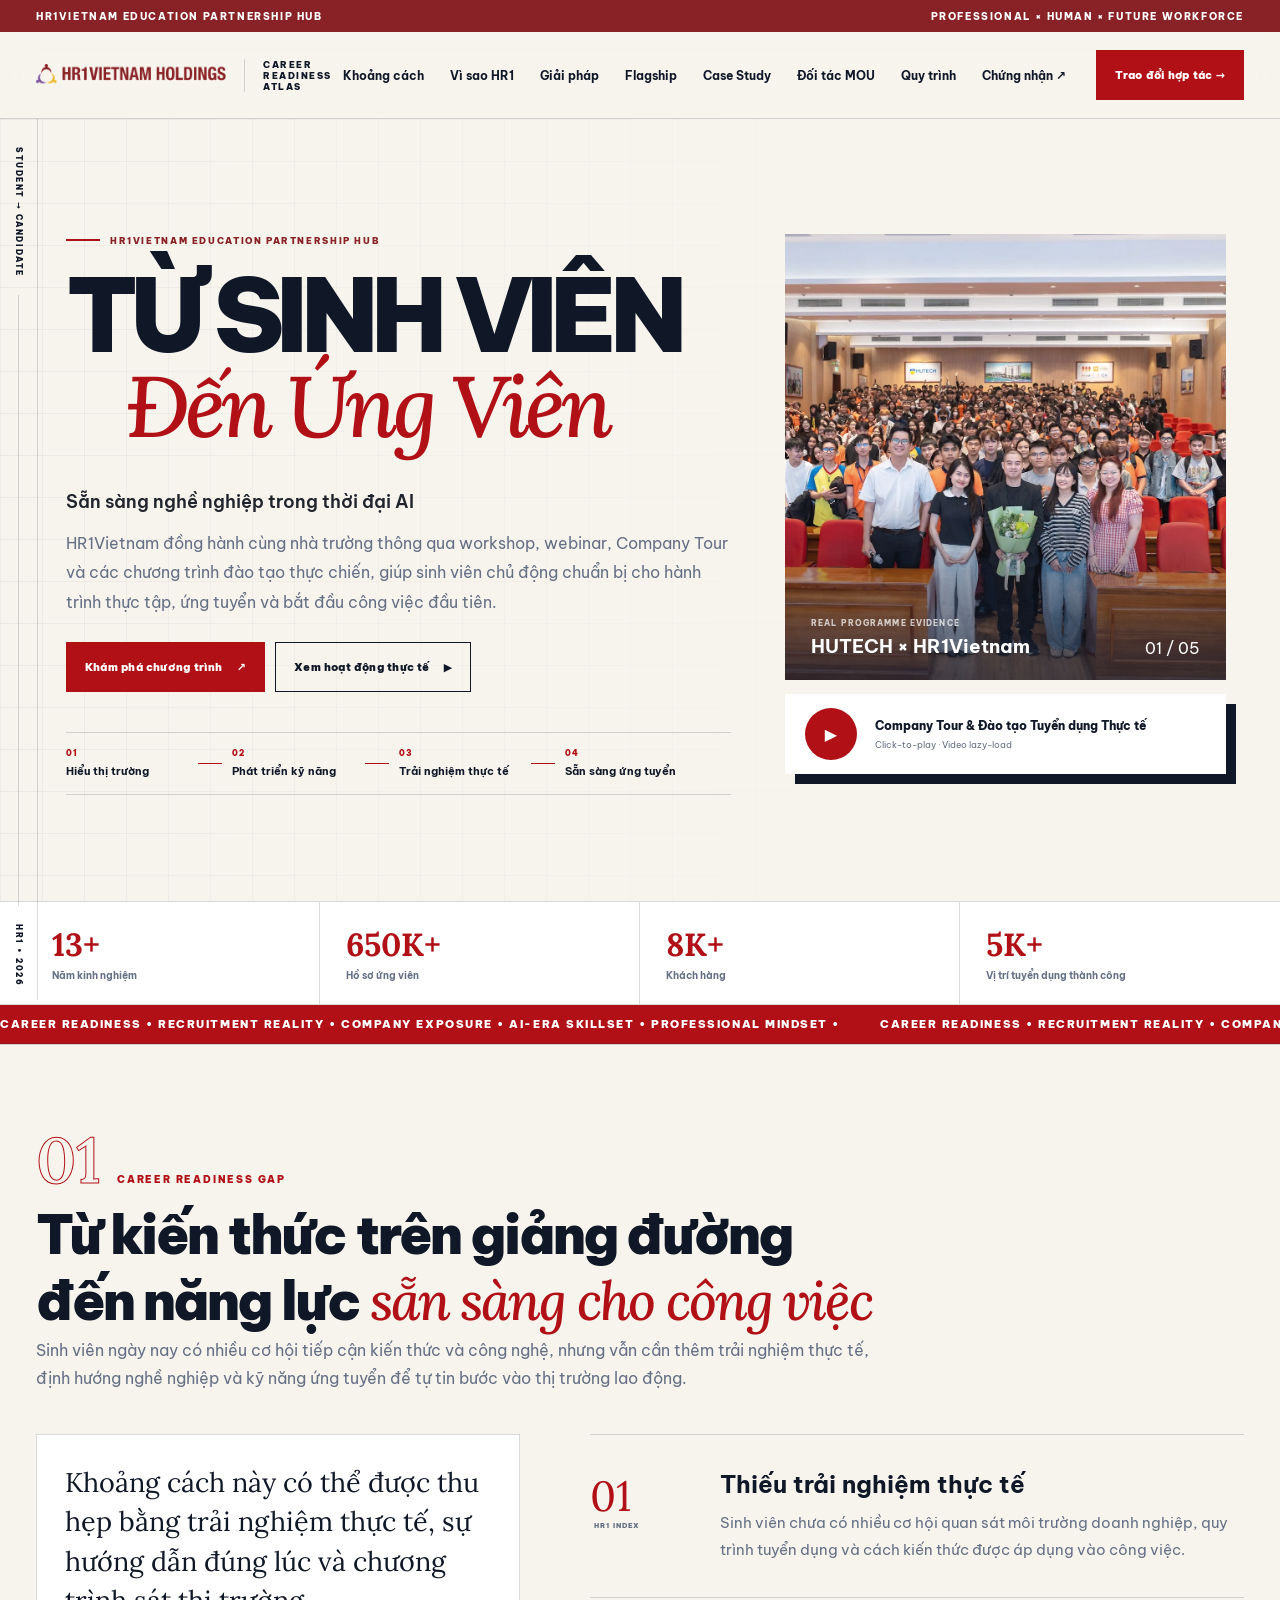
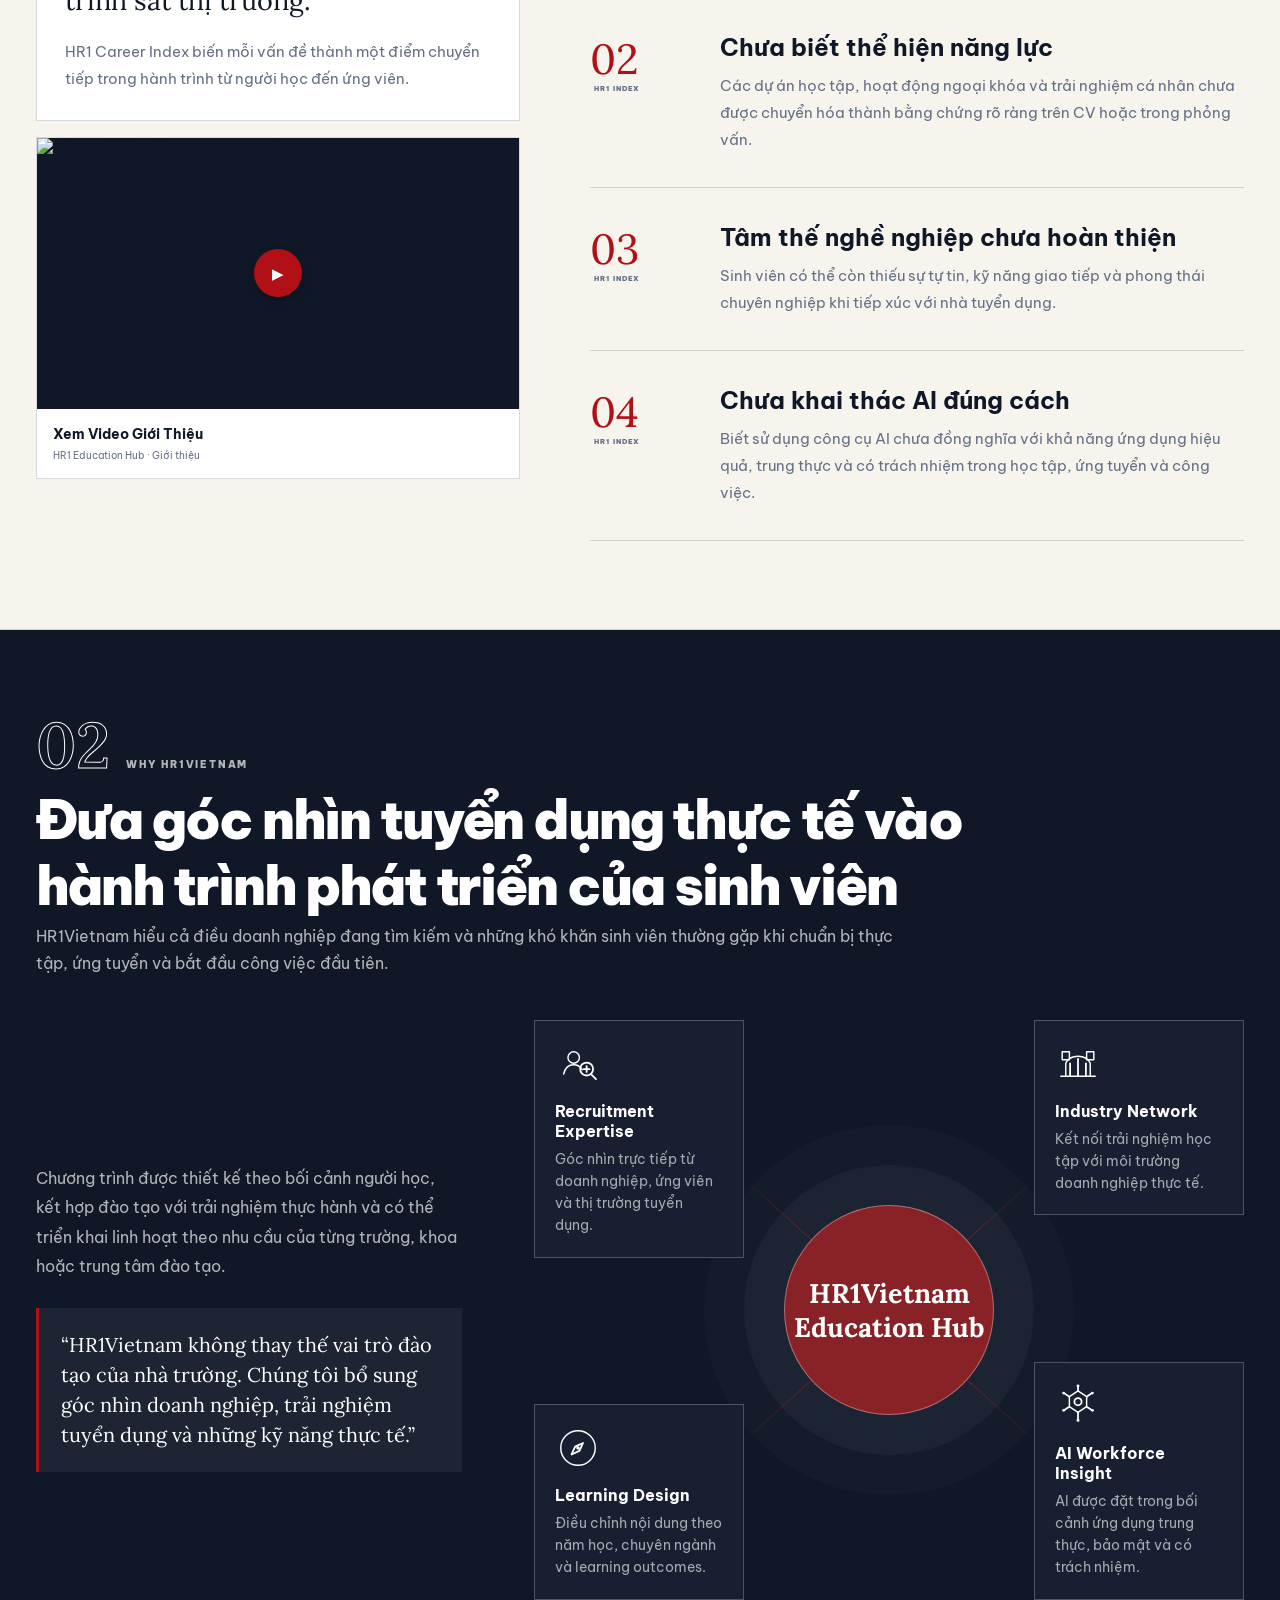
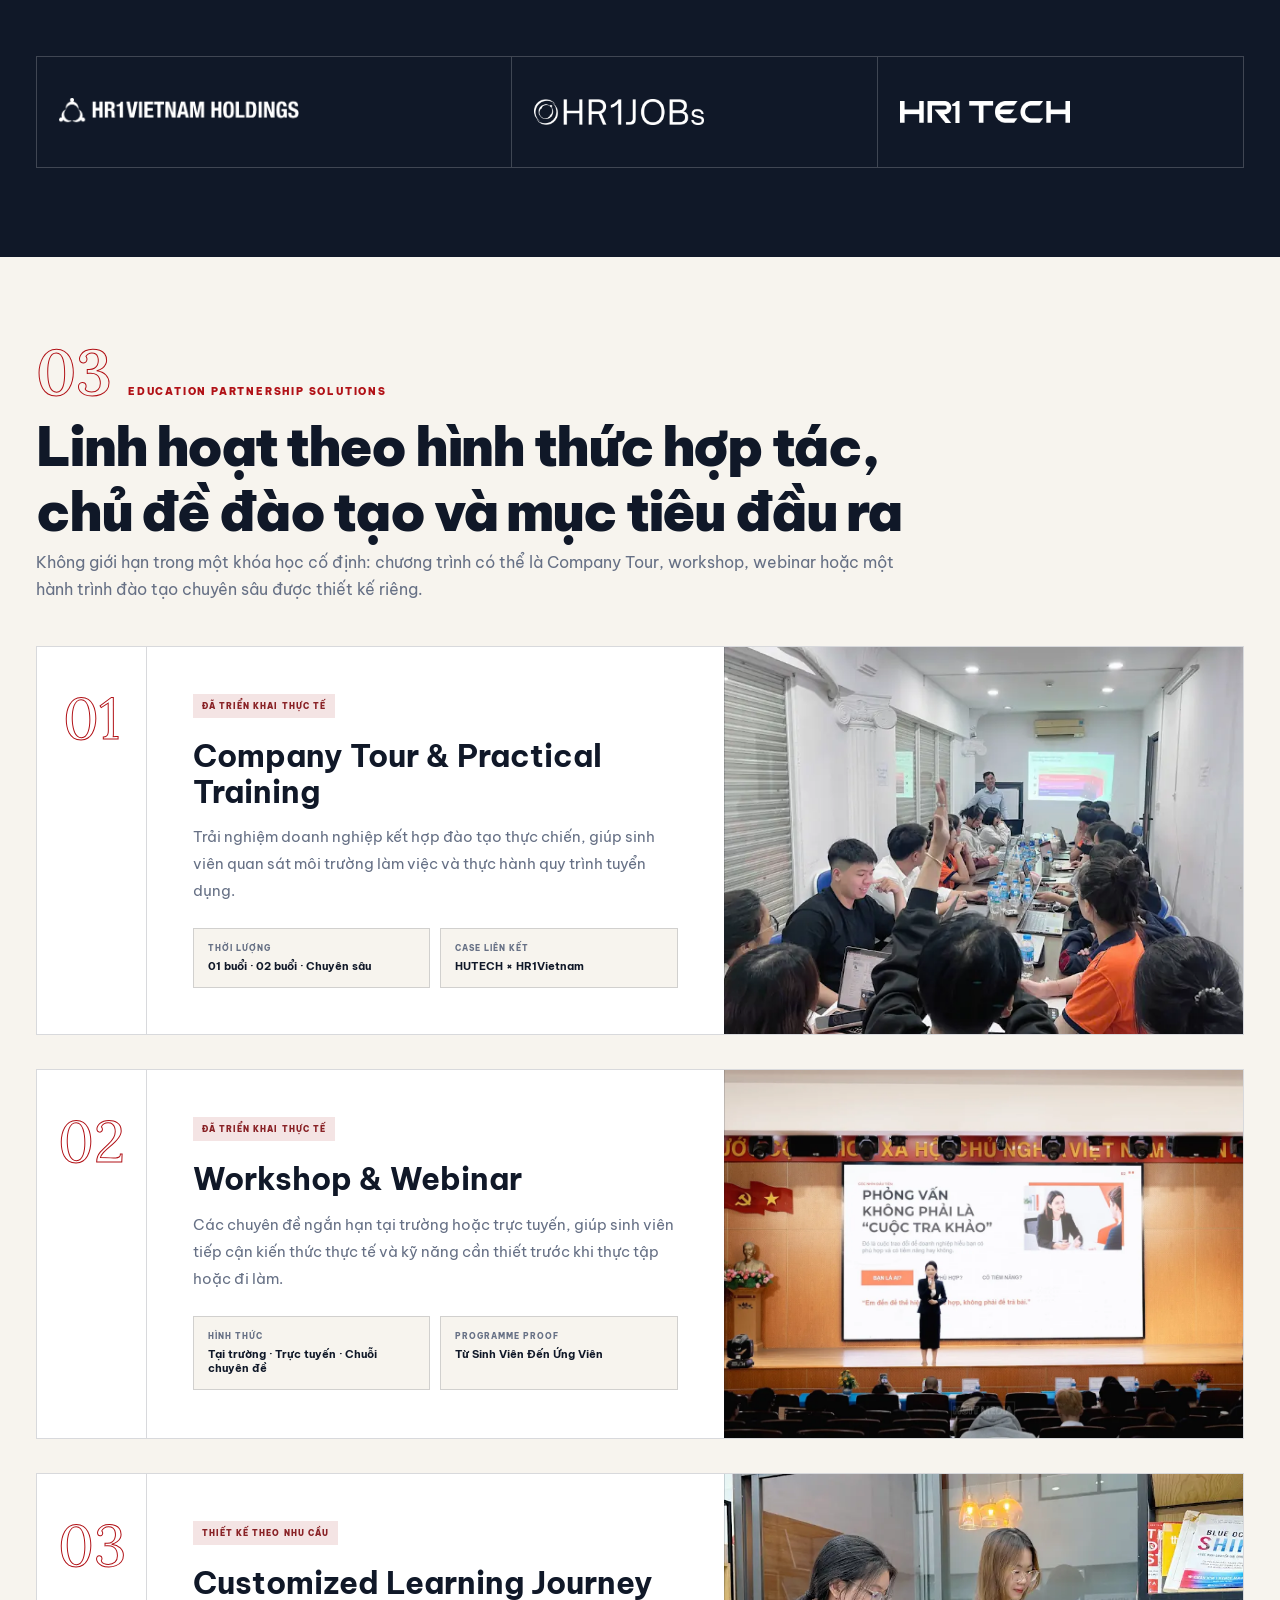
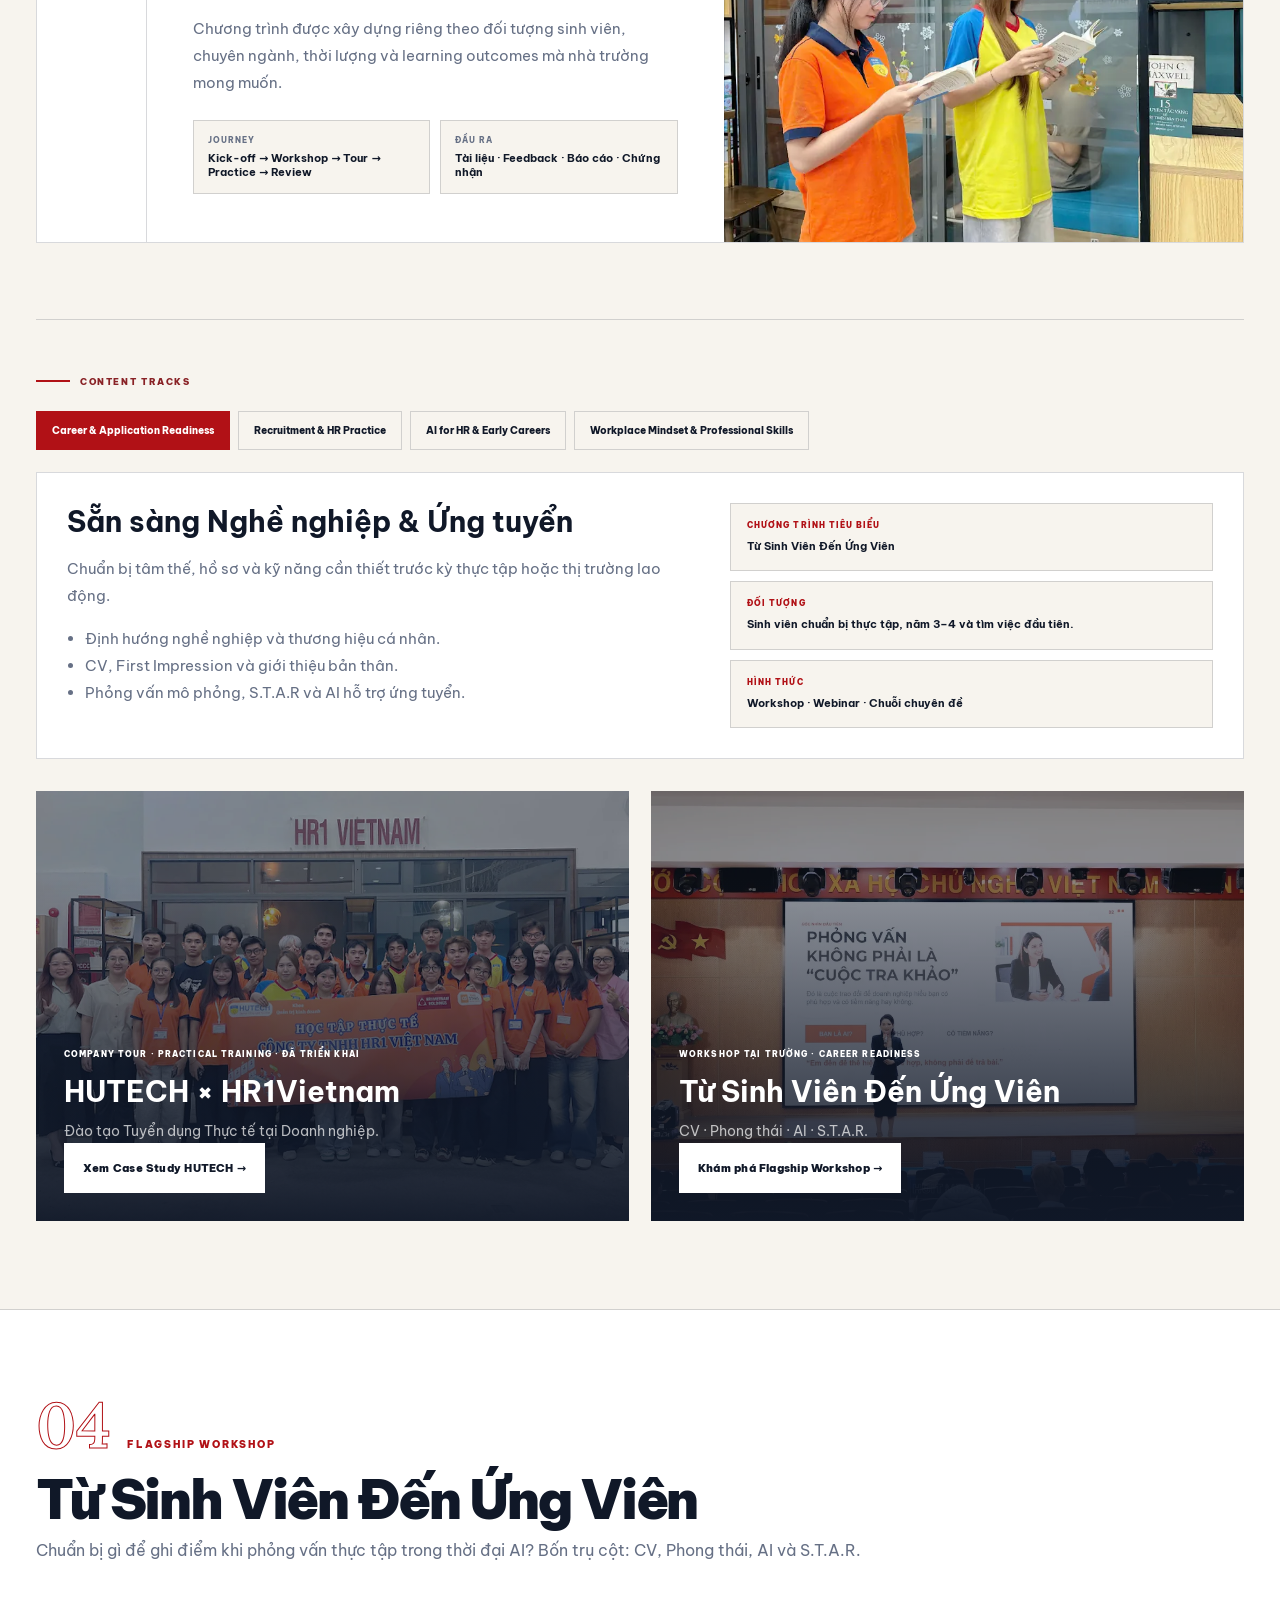
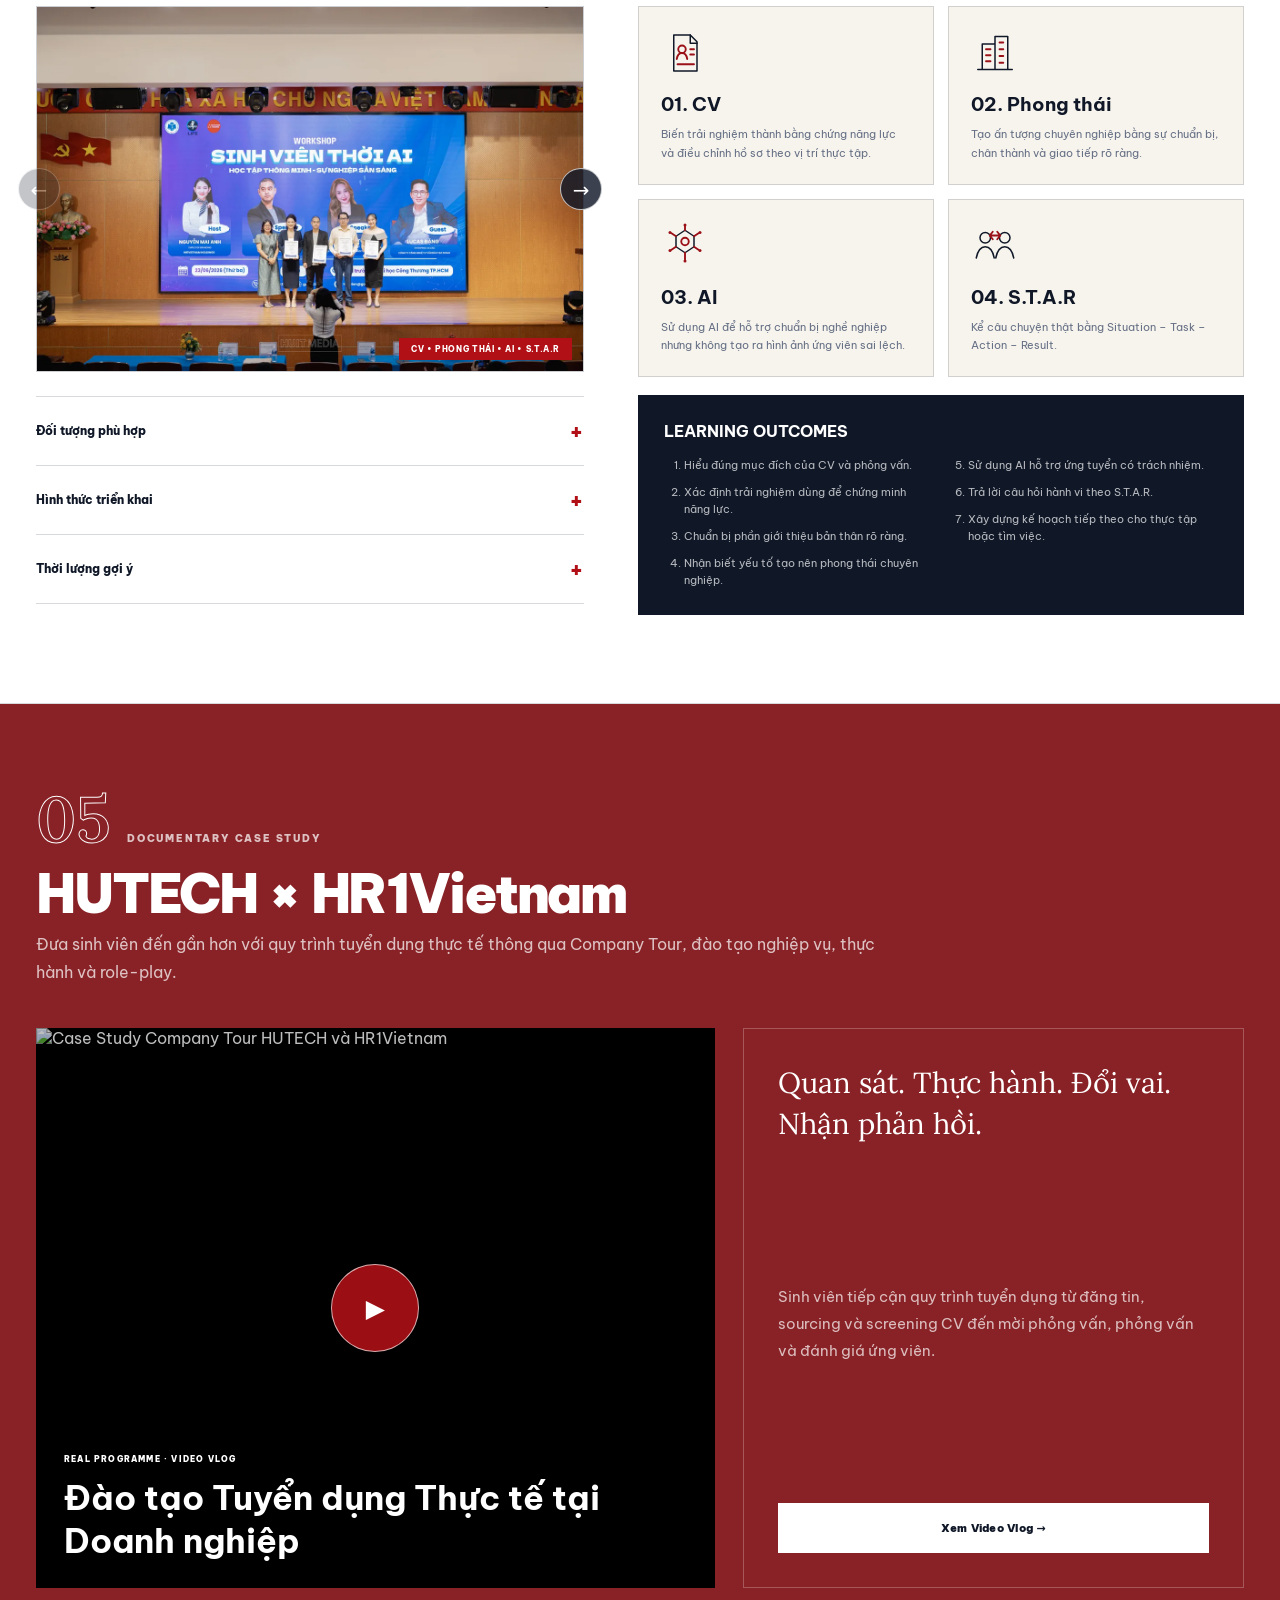
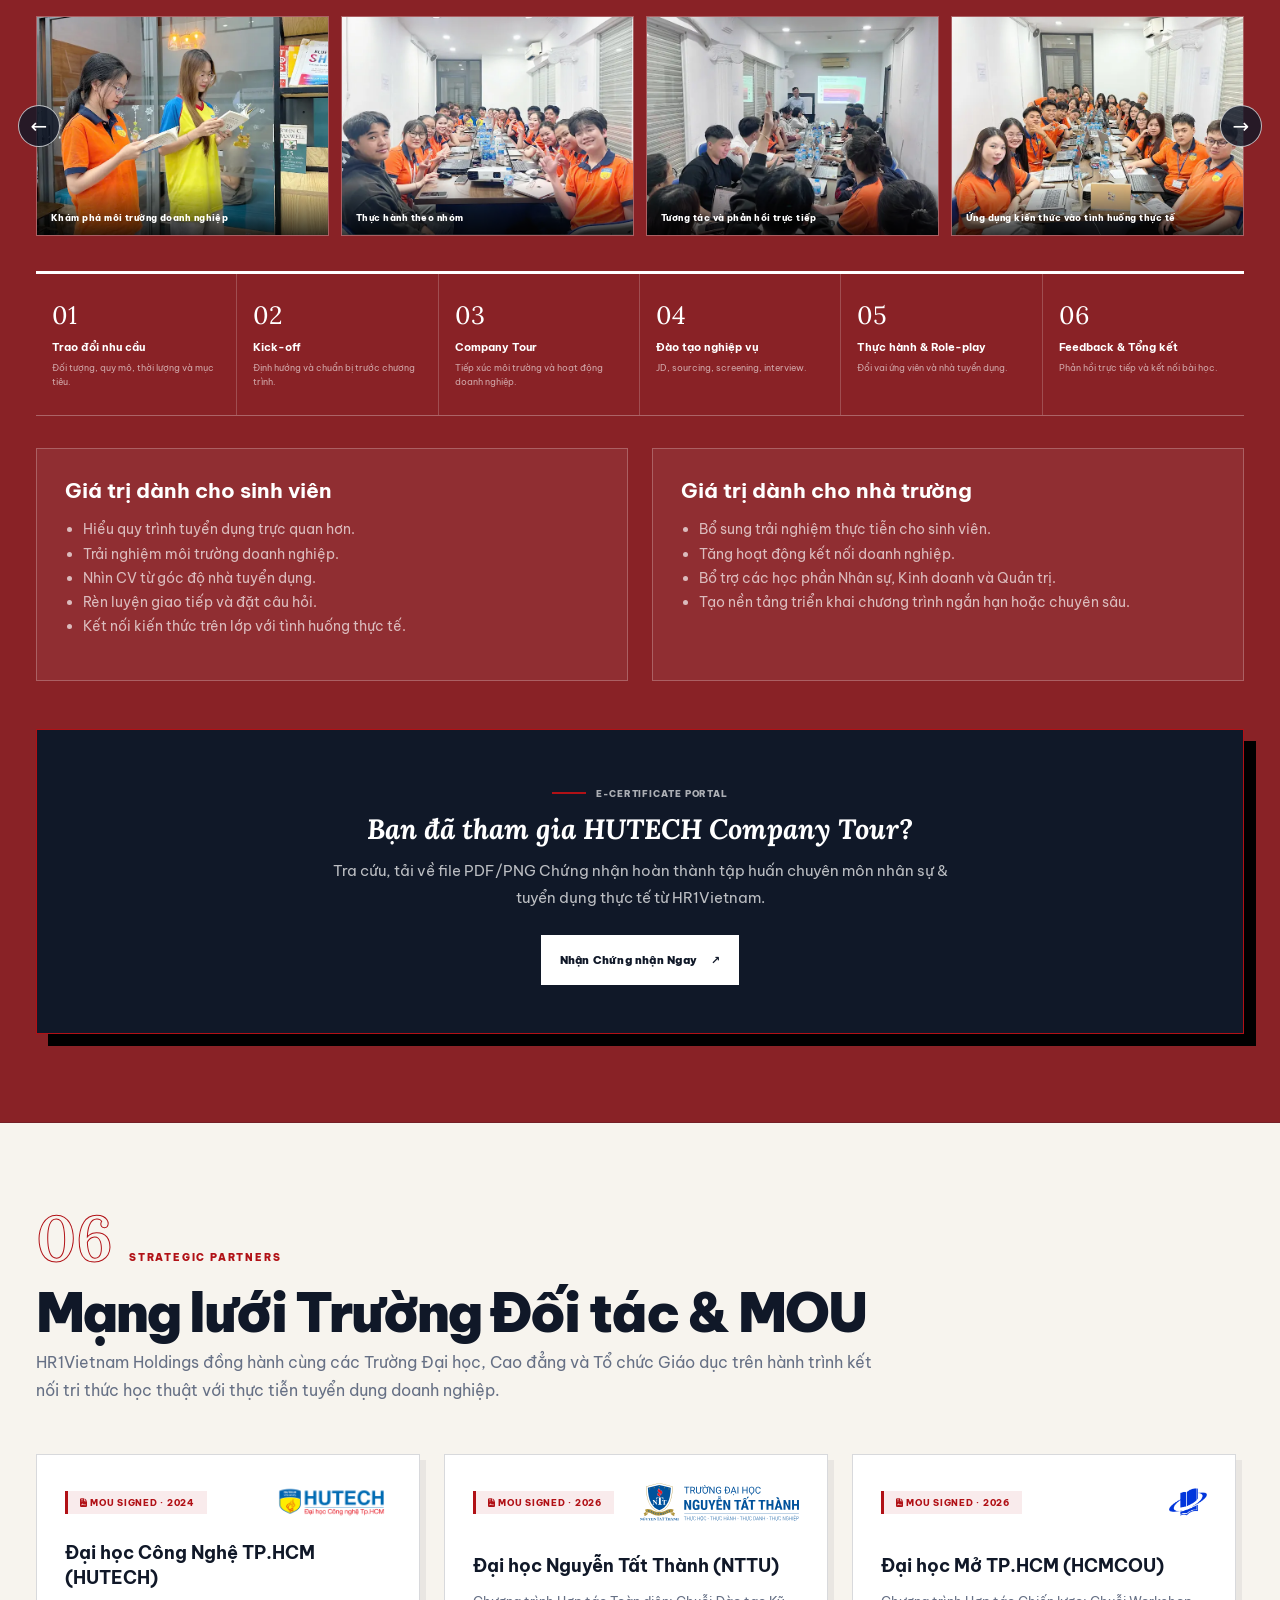
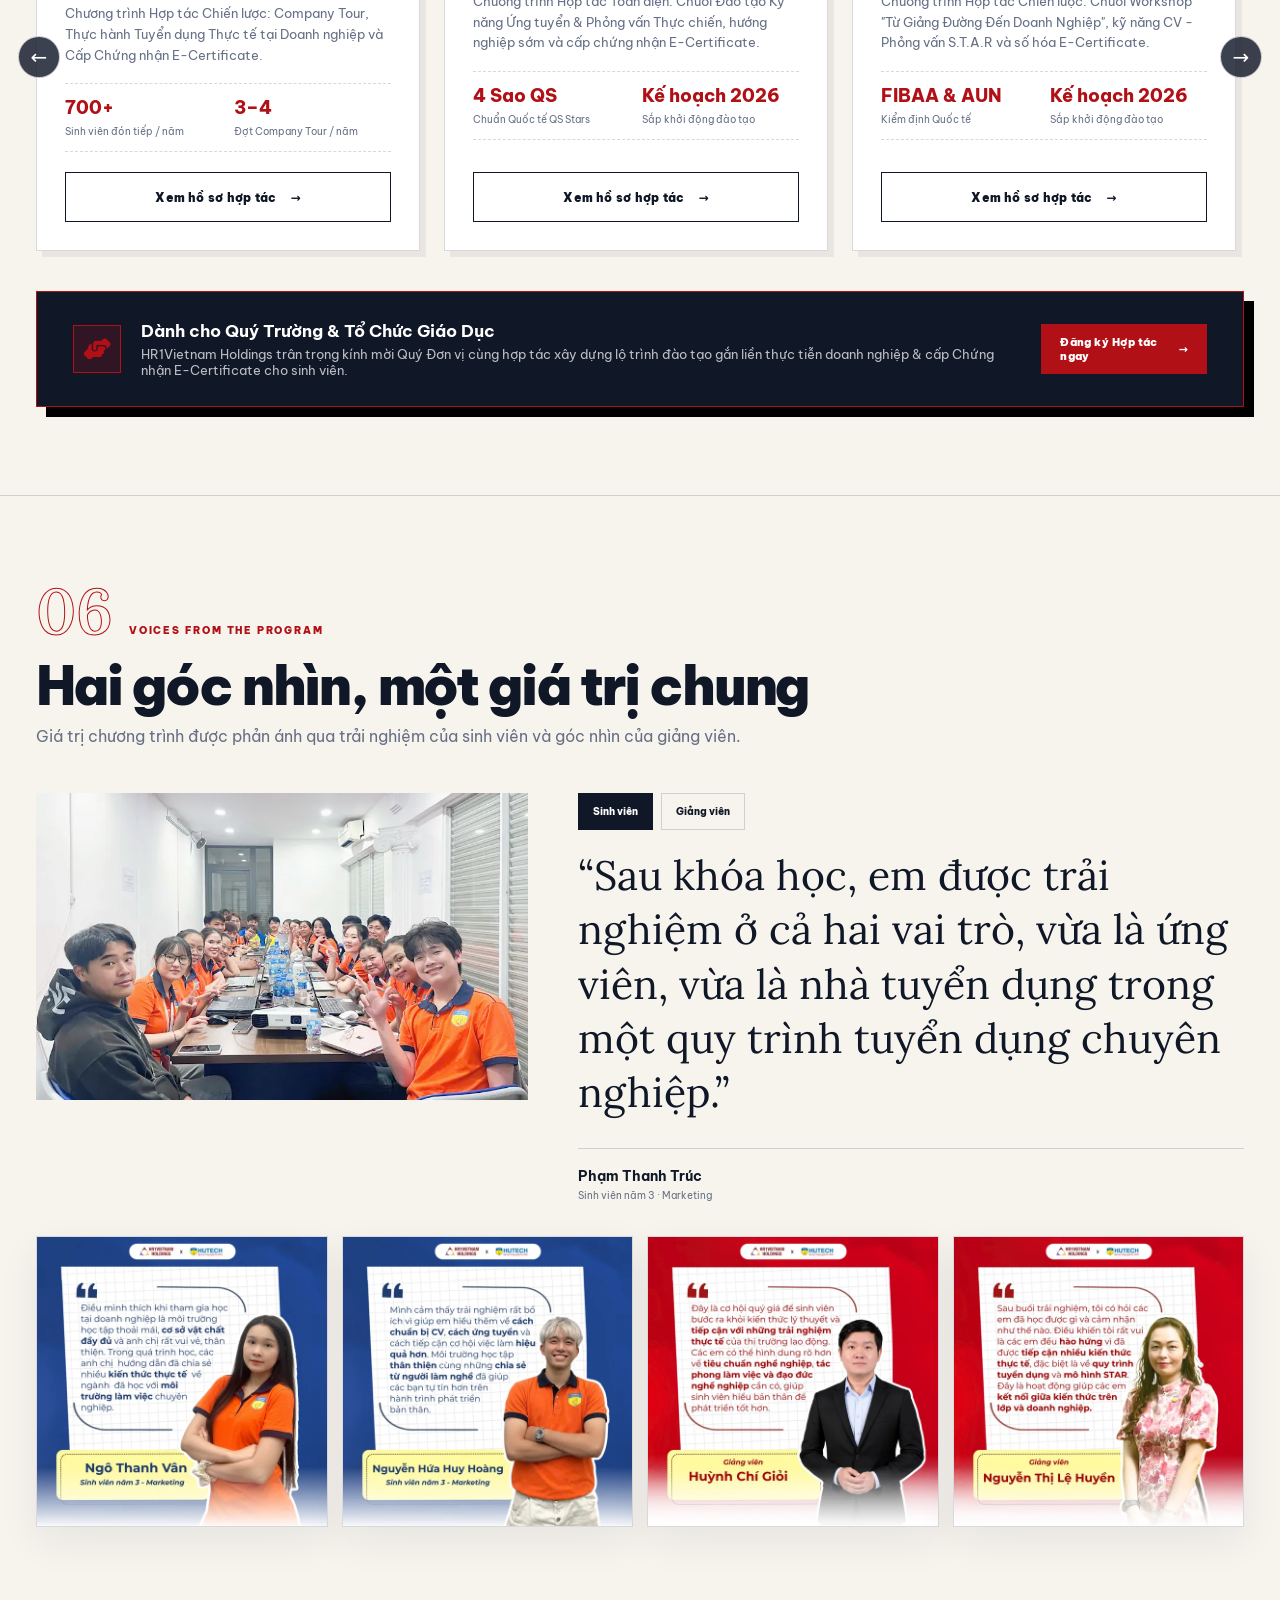
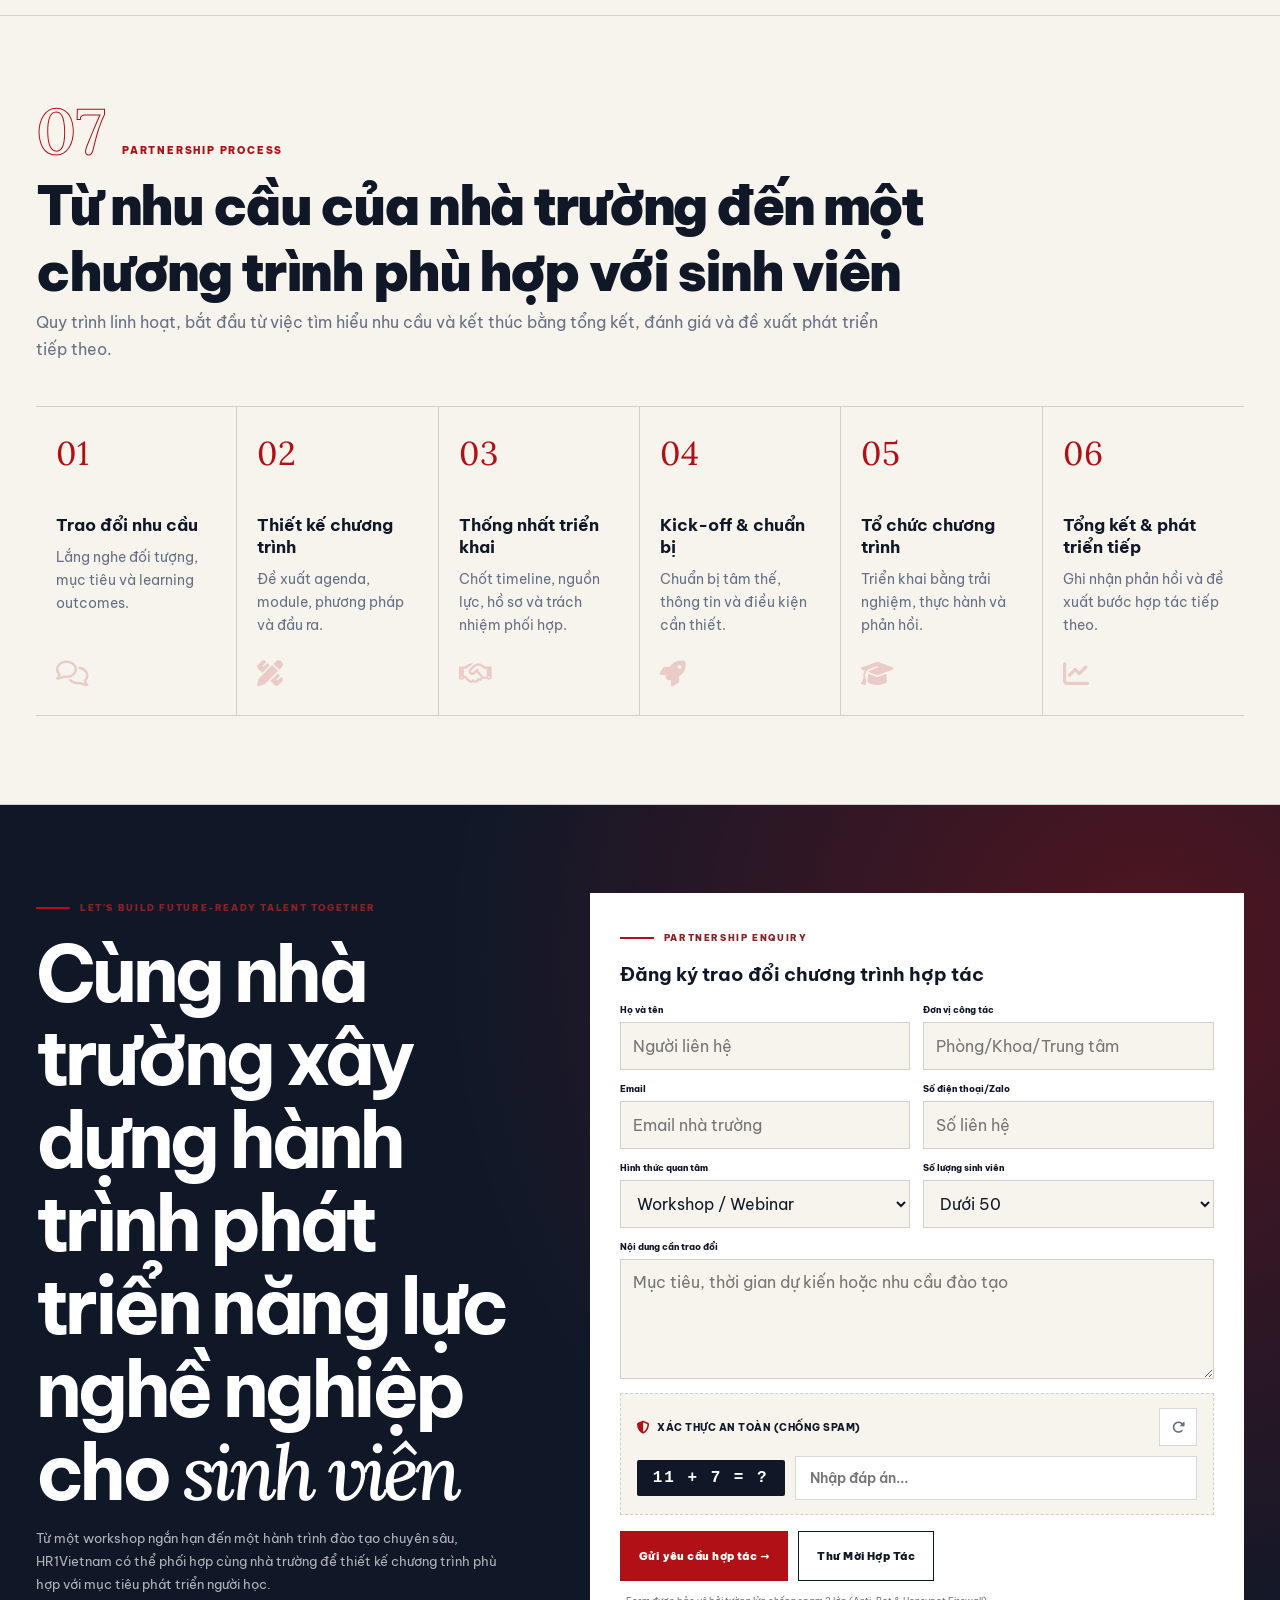
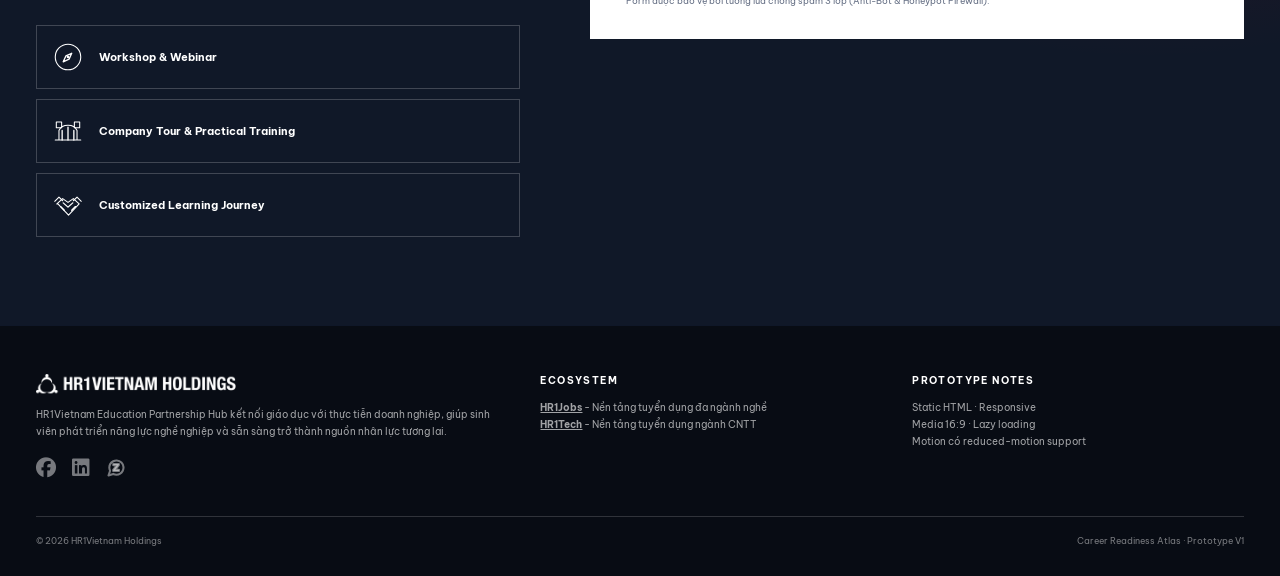
==== commit 589175be: "refactor: replace large captcha error popup with sleek inline alert and auto-focus" ====
--- a/index.html
+++ b/index.html
@@ -1670,7 +1670,7 @@
               <span class="captcha-equation" id="captcha-equation">7 + 5 = ?</span>
               <input type="number" class="captcha-input" id="captcha-answer" placeholder="Nhập đáp án..." required autocomplete="off">
             </div>
-            <div class="captcha-error" id="captcha-error"><i class="fa-solid fa-circle-exclamation"></i> <span>Kết quả xác thực chưa chính xác. Vui lòng thử lại.</span></div>
+            <div class="captcha-error" id="captcha-error"><i class="fa-solid fa-circle-exclamation"></i> <span>Đáp án chưa chính xác. Đã đổi phép tính mới, vui lòng thử lại!</span></div>
           </div>
 
           <div class="form-actions"><button class="button primary" type="submit">Gửi yêu cầu hợp tác →</button><a class="button" href="assets/docs/Thu_Moi_Hop_Tac_HR1Vietnam.pdf" download>Thư Mời Hợp Tác</a></div>
@@ -1907,20 +1907,6 @@
     </div>
   </div>
 
-  <!-- CAPTCHA ERROR POPUP MODAL -->
-  <div class="success-modal captcha-modal" id="captcha-error-modal" aria-hidden="true">
-    <div class="modal-dialog">
-      <button class="modal-close" id="close-captcha-modal" aria-label="Đóng thông báo">×</button>
-      <div class="modal-body text-center">
-        <div class="modal-icon-circle error"><i class="fa-solid fa-triangle-exclamation"></i></div>
-        <h2 class="modal-title">Xác thực chưa chính xác!</h2>
-        <p class="modal-desc">Kết quả phép tính bảo mật bạn vừa nhập chưa trùng khớp. Để đảm bảo an toàn, hệ thống đã tự động làm mới một câu hỏi xác thực khác.</p>
-        <p class="modal-sub">Vui lòng kiểm tra và nhập đáp án cho phép tính mới trước khi gửi lại yêu cầu.</p>
-        <button class="button primary" id="btn-captcha-close-ok">Thử lại ngay →</button>
-      </div>
-    </div>
-  </div>
-
   <script src="assets/js/app.js"></script>
 </body>
 </html>
--- a/assets/css/styles.css
+++ b/assets/css/styles.css
@@ -291,8 +291,12 @@
 .captcha-input{flex:1;min-height:44px;padding:10px 14px;border:1px solid var(--line);background:var(--white);color:var(--ink);font-size:14px;font-weight:600}
 .captcha-input:focus{outline:none;border-color:var(--ink);background:#fff}
 .captcha-input.error{border-color:var(--red);background:#FFF5F5}
-.captcha-error{font-size:11px;color:var(--red);font-weight:600;display:none;align-items:center;gap:6px}
+.captcha-input.shake{animation:captchaShake .35s ease-in-out}
+.captcha-error{font-size:11px;color:var(--red);font-weight:600;display:none;align-items:center;gap:7px;padding:7px 11px;background:#FFF2F0;border:1px solid rgba(177,17,22,0.18);border-left:3px solid var(--red);animation:captchaFadeIn .25s ease-out}
 .captcha-error.show{display:flex}
+.captcha-error i{font-size:12px;flex-shrink:0}
+@keyframes captchaShake{0%,100%{transform:translateX(0)}20%,60%{transform:translateX(-4px)}40%,80%{transform:translateX(4px)}}
+@keyframes captchaFadeIn{from{opacity:0;transform:translateY(-3px)}to{opacity:1;transform:translateY(0)}}
 .form-success{display:none;margin-top:15px;padding:14px;background:#EAF7EE;color:#176B37;font-size:11px}
 .form-success.show{display:block}
 .footer{padding:48px 0 30px;background:#080C14;color:#fff}
@@ -449,11 +453,6 @@
   font-size: 32px;
   margin: 0 auto 22px;
 }
-.captcha-modal .modal-icon-circle.error {
-  background: #FFF1F0;
-  color: var(--red);
-  border: 1px solid rgba(177, 17, 22, 0.2);
-}
 .success-modal .modal-title {
   font-family: var(--serif);
   font-size: 29px;
